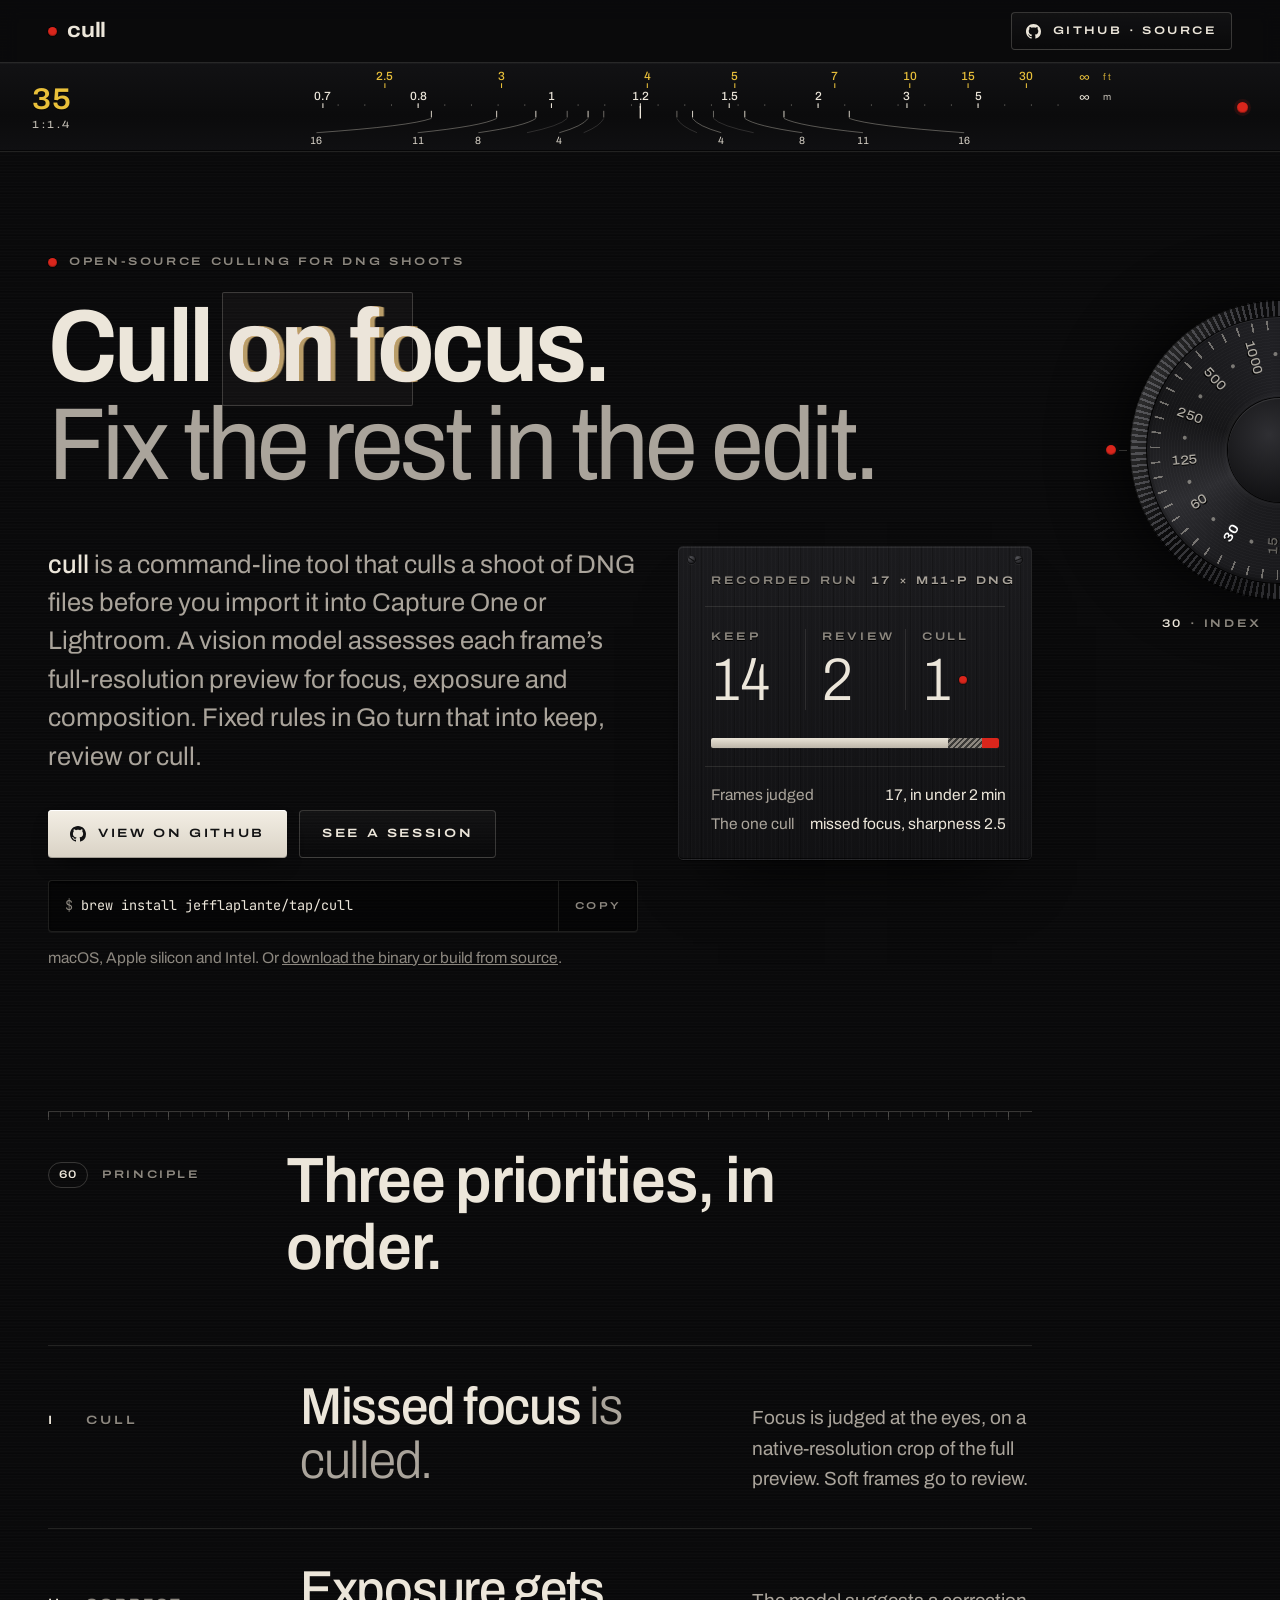
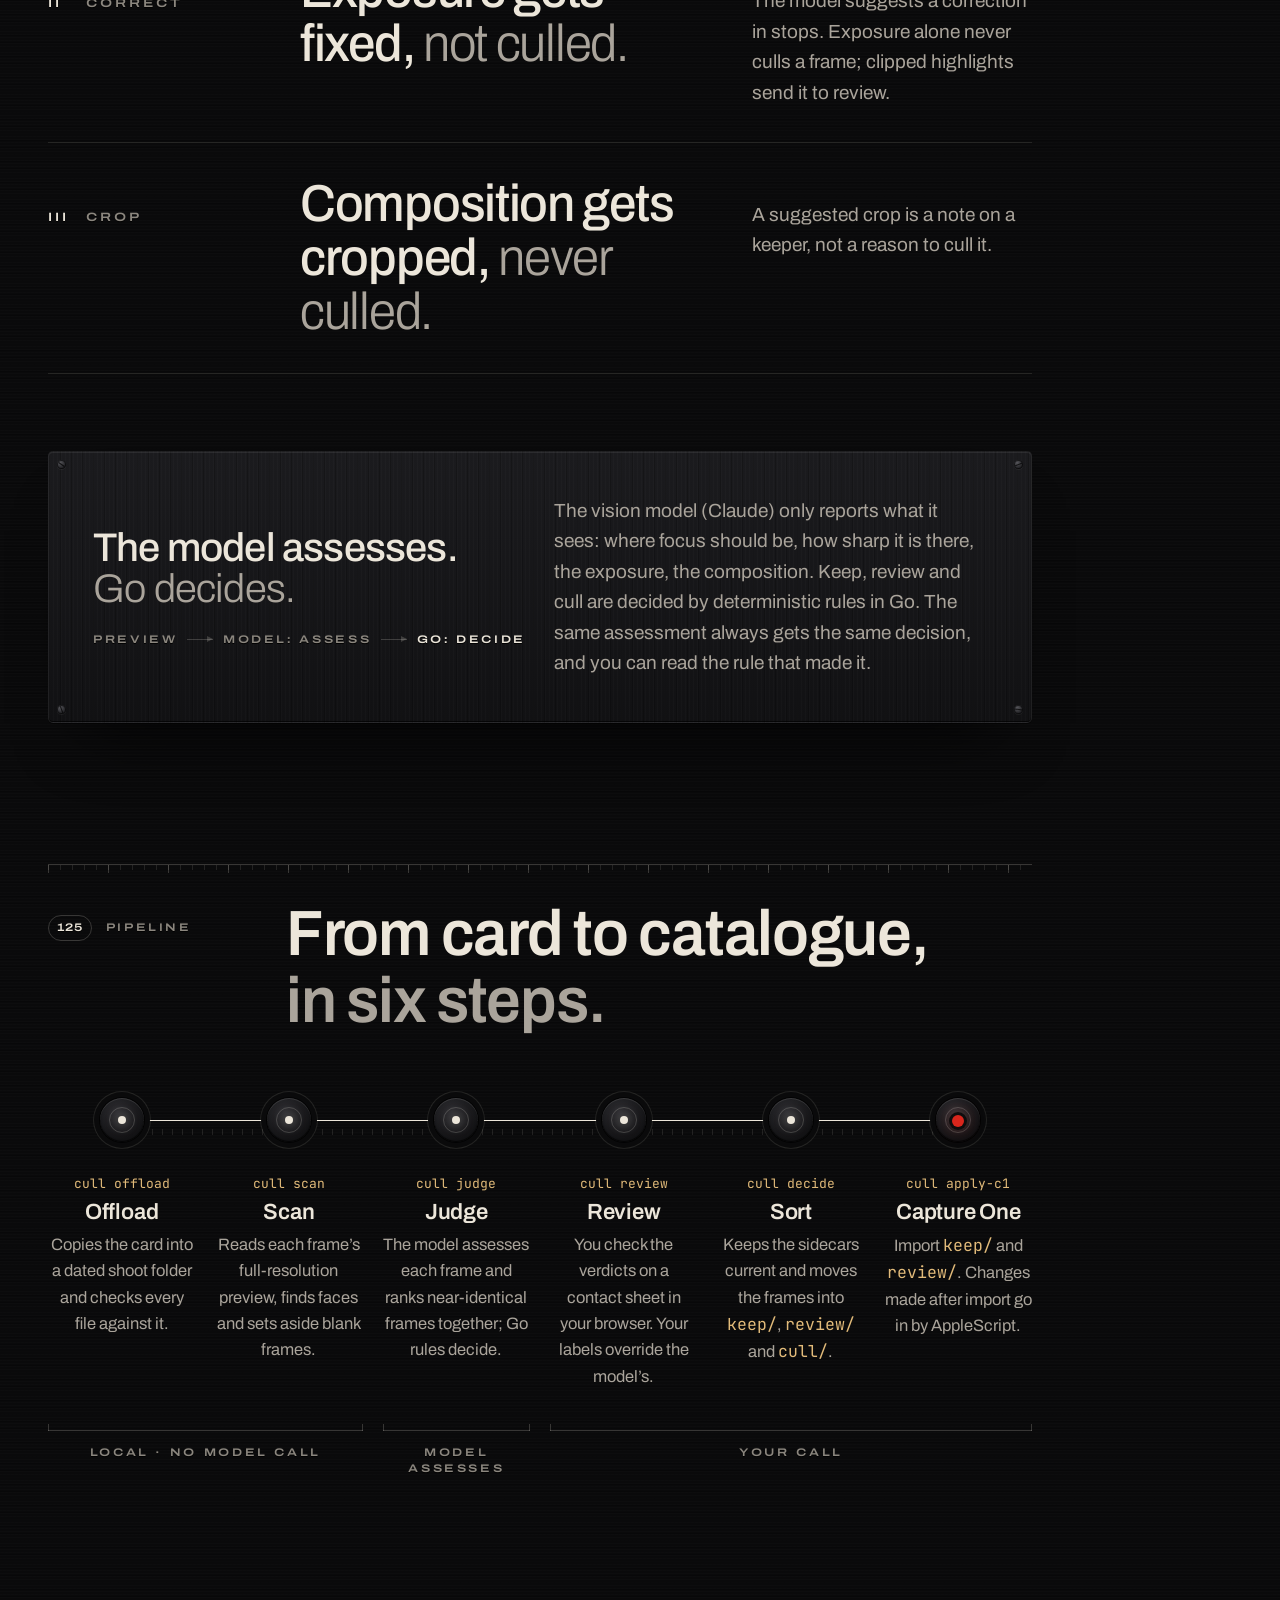
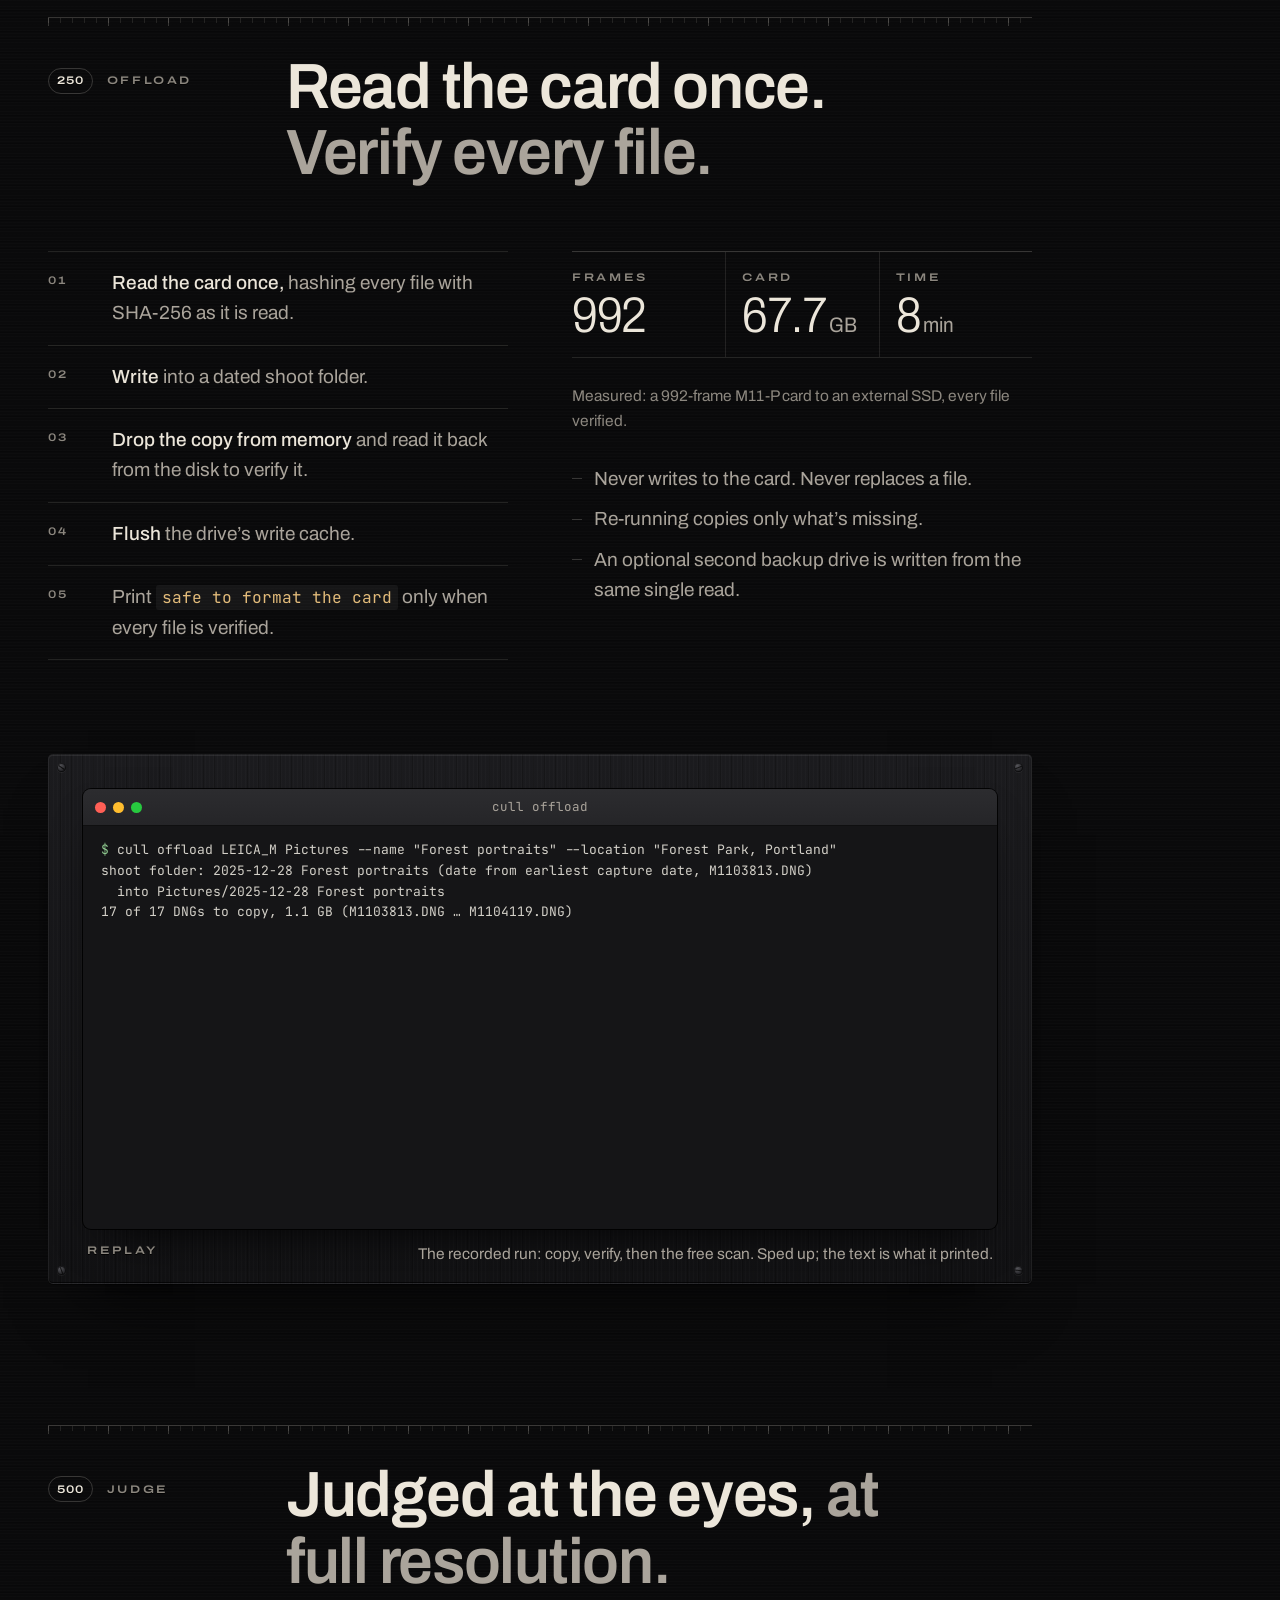
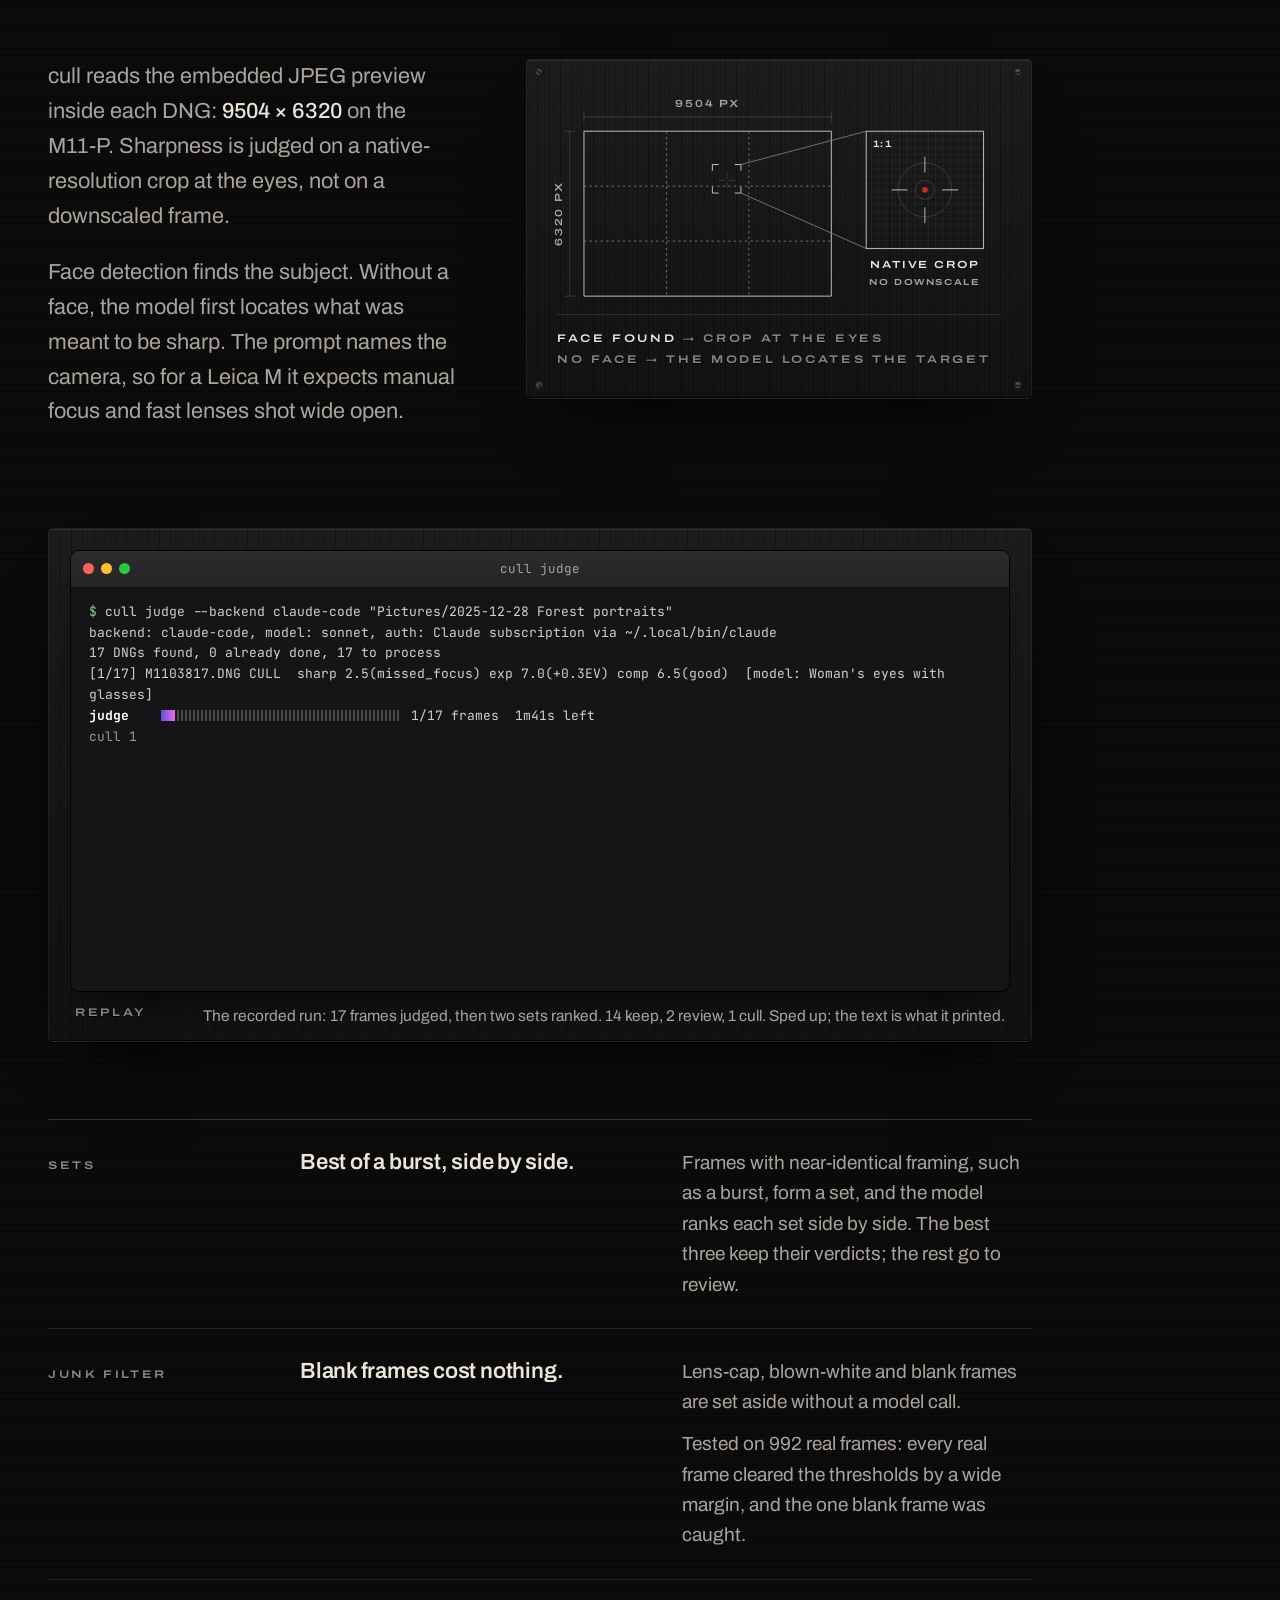
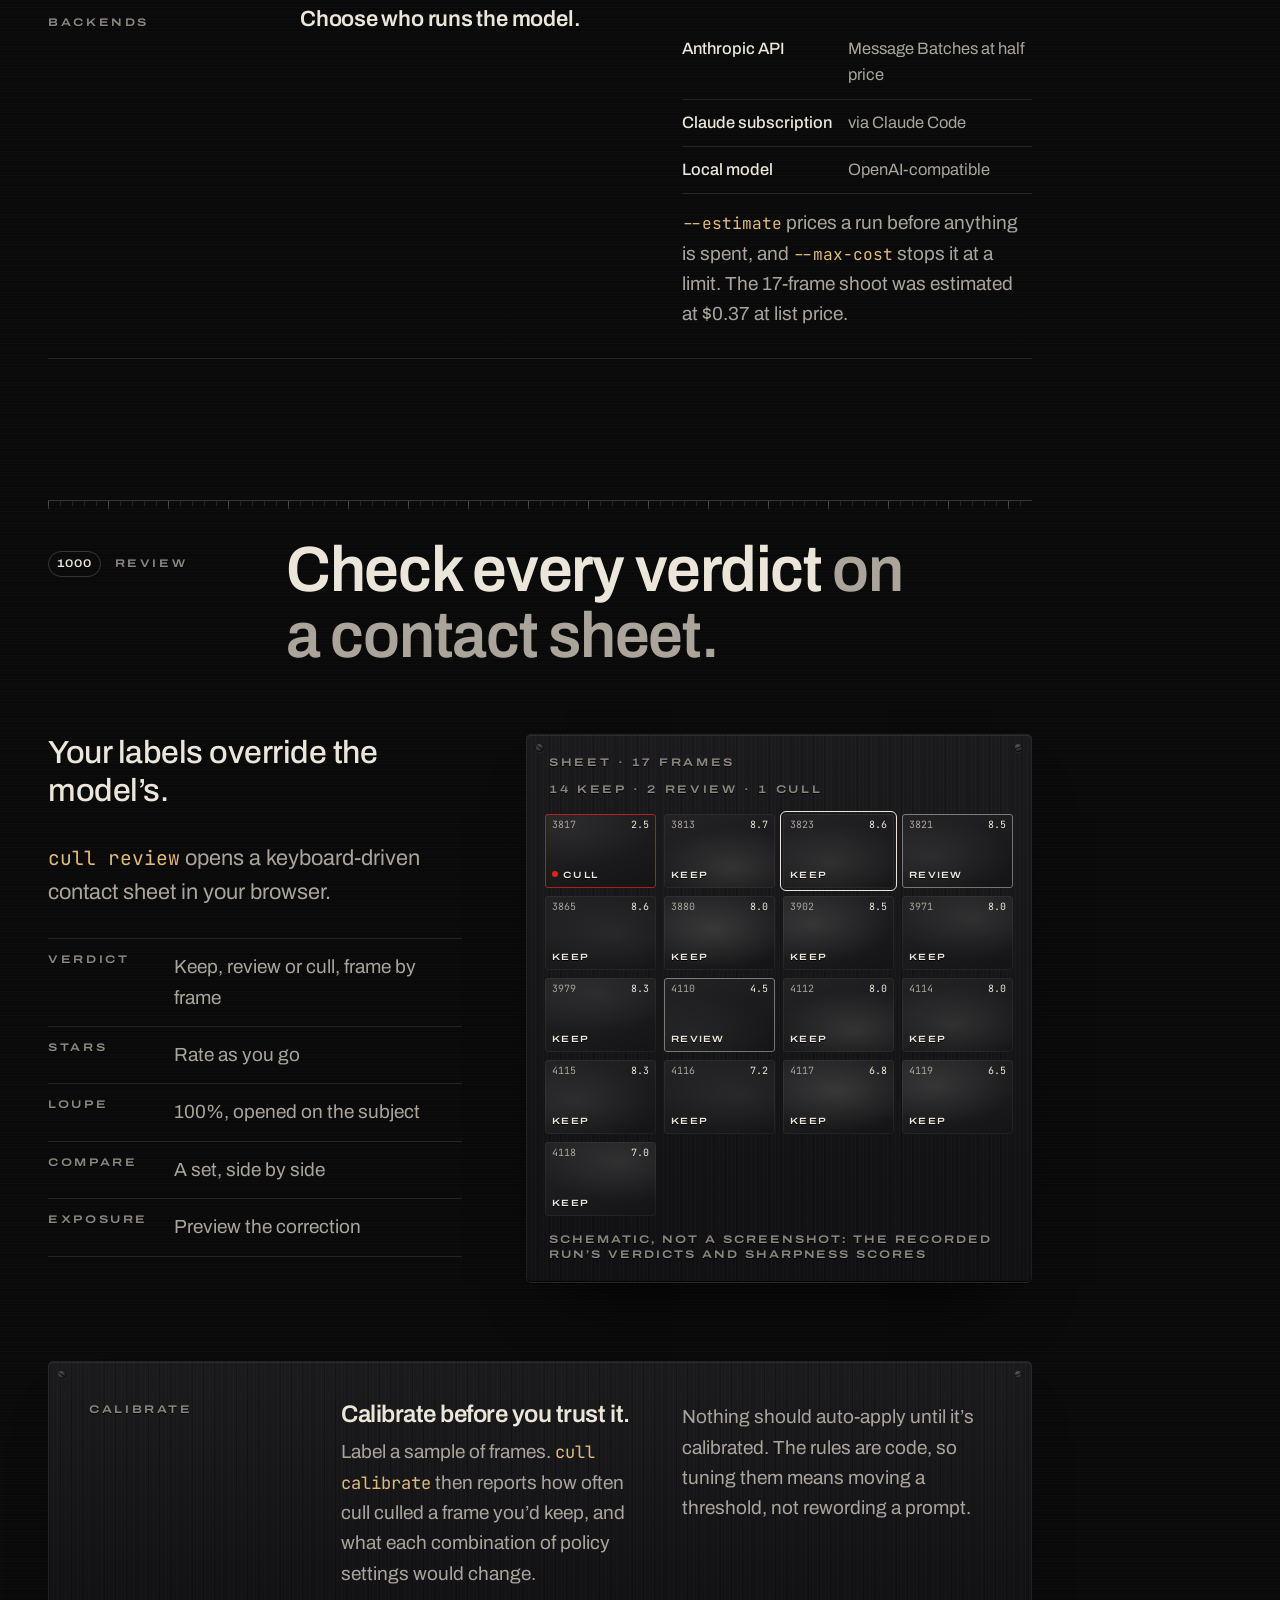
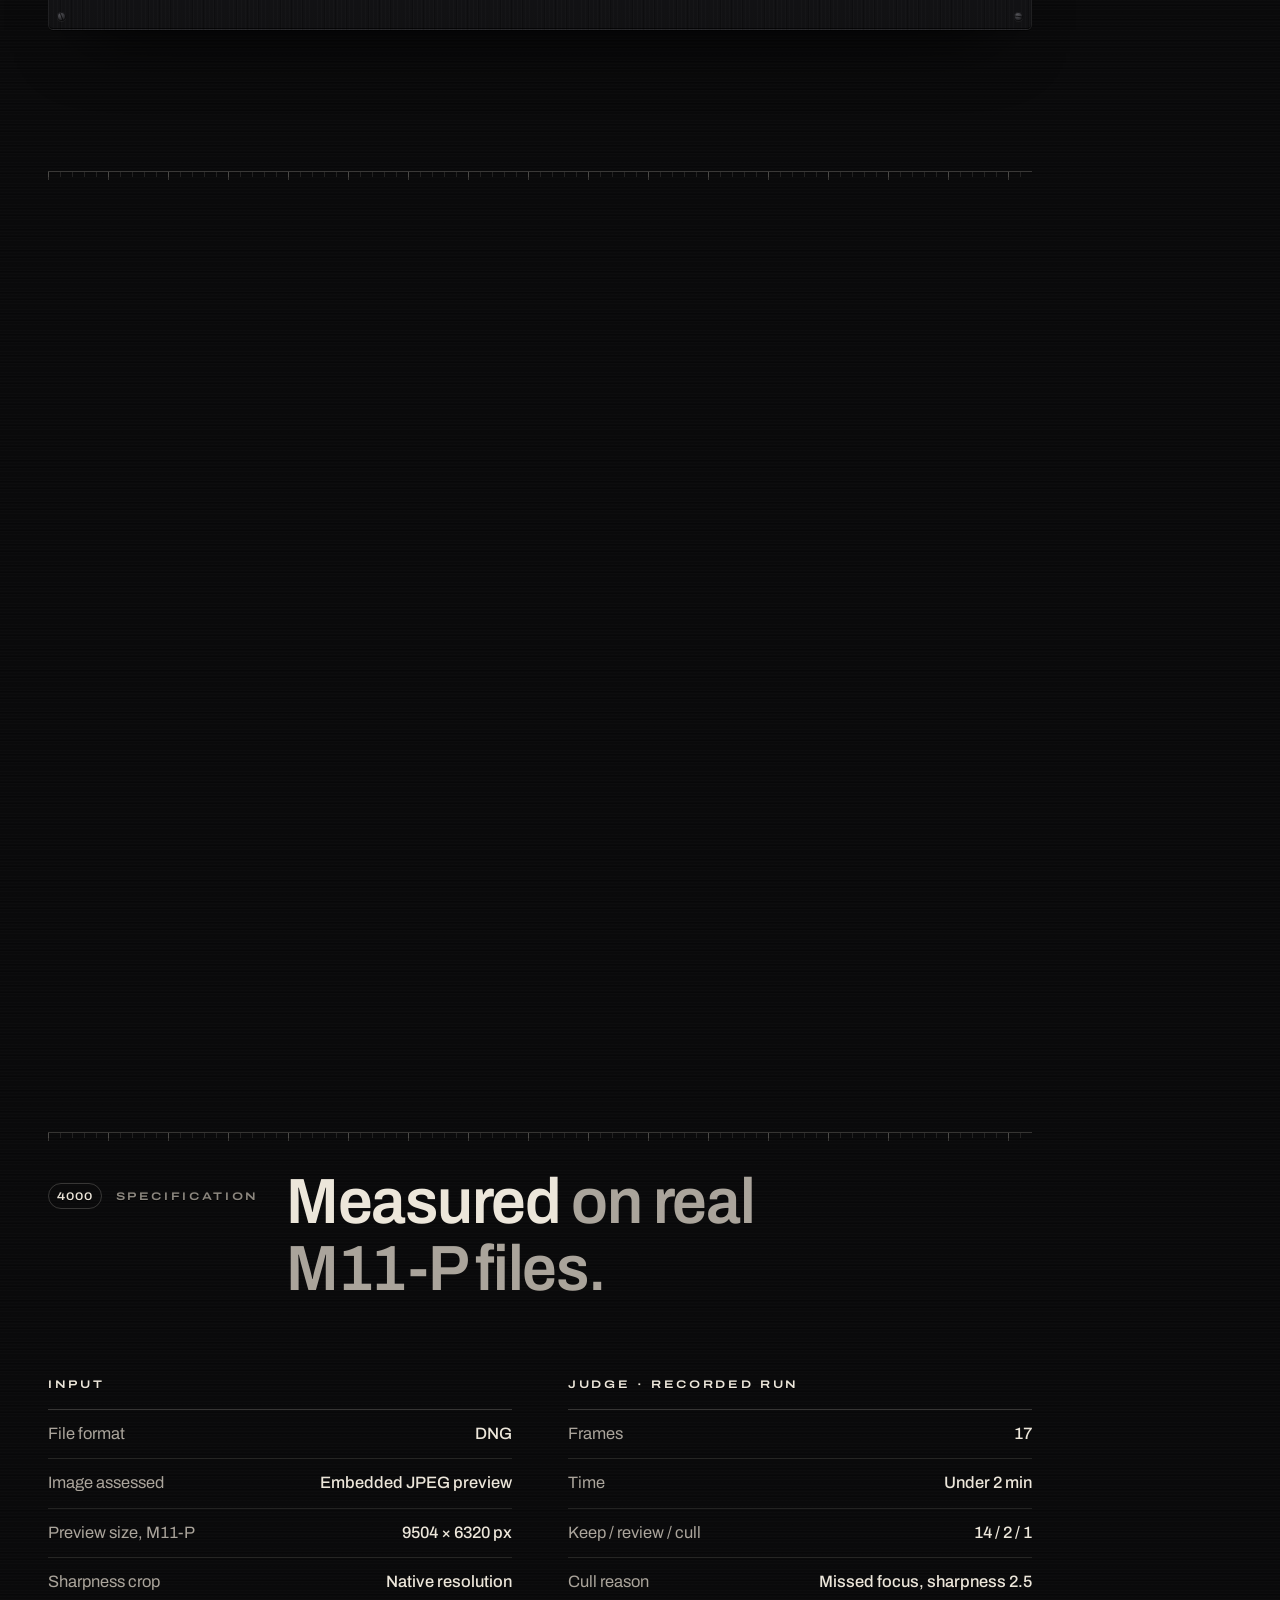
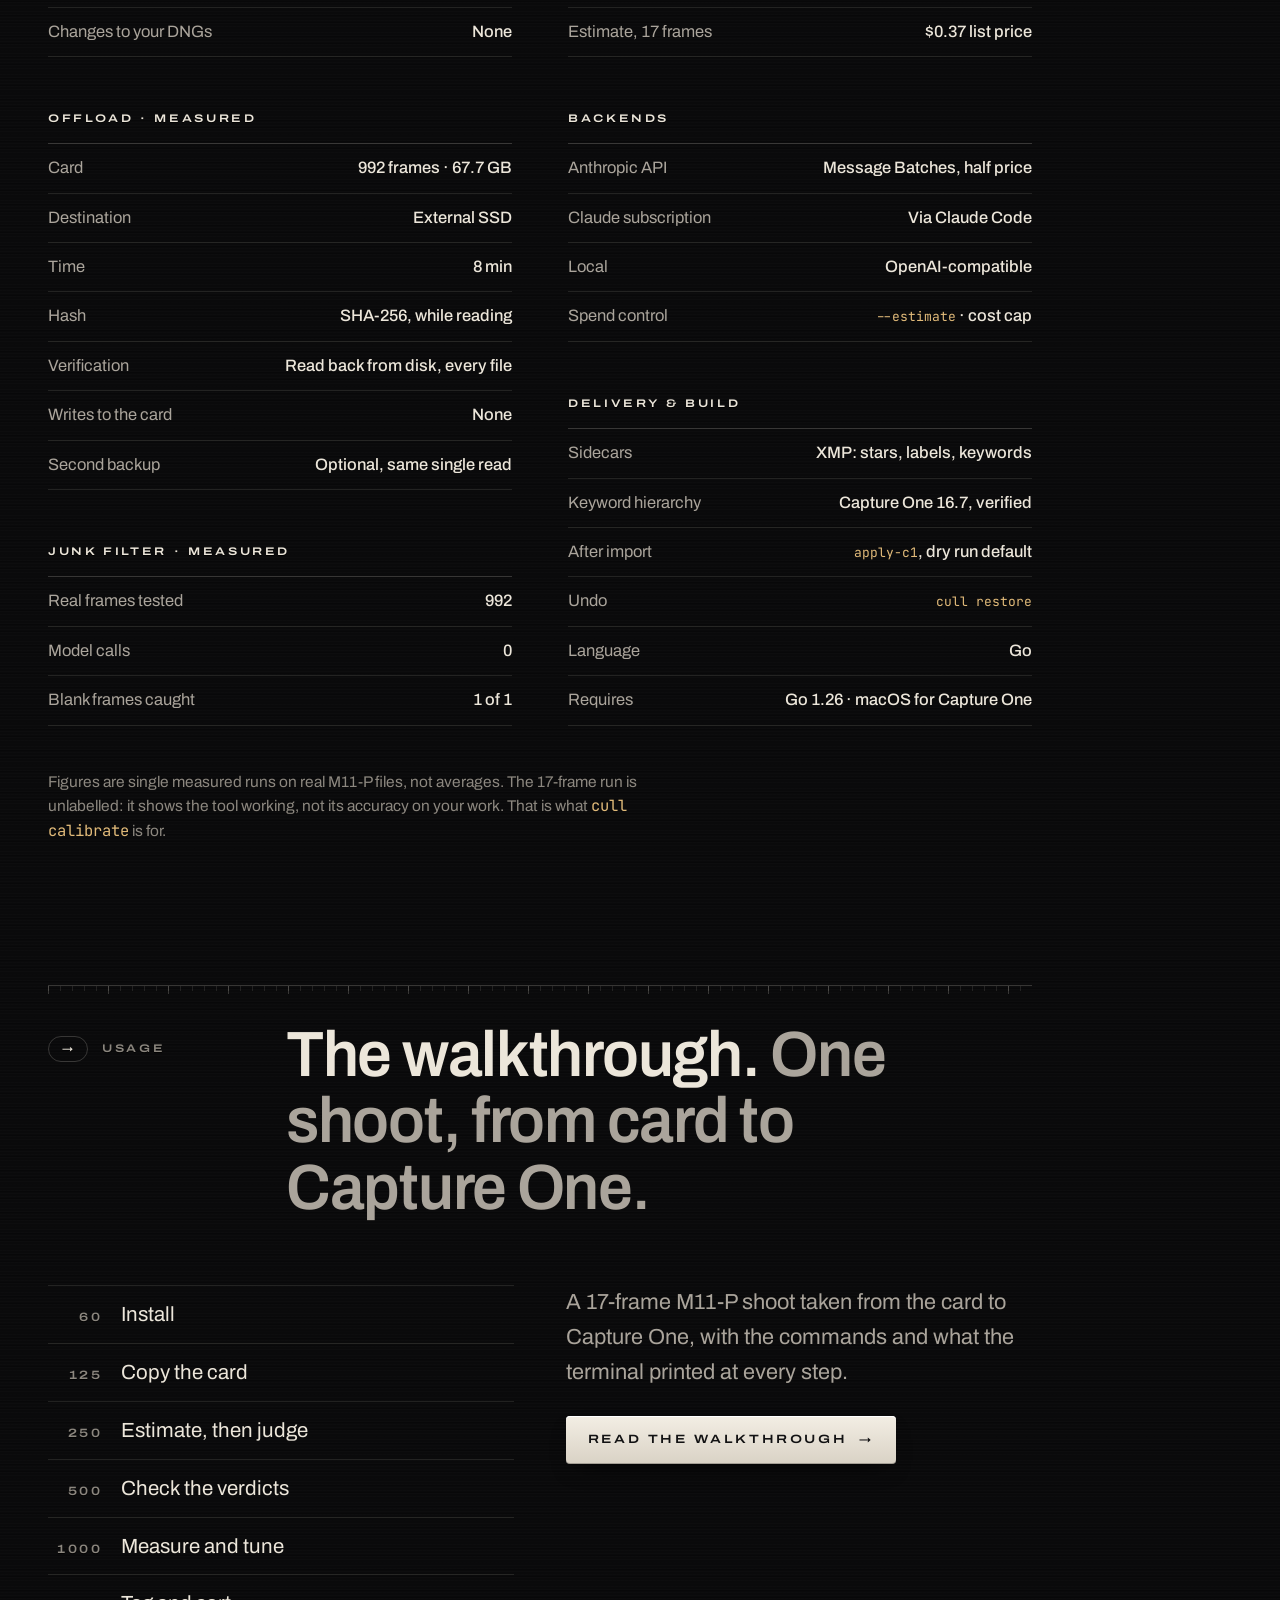
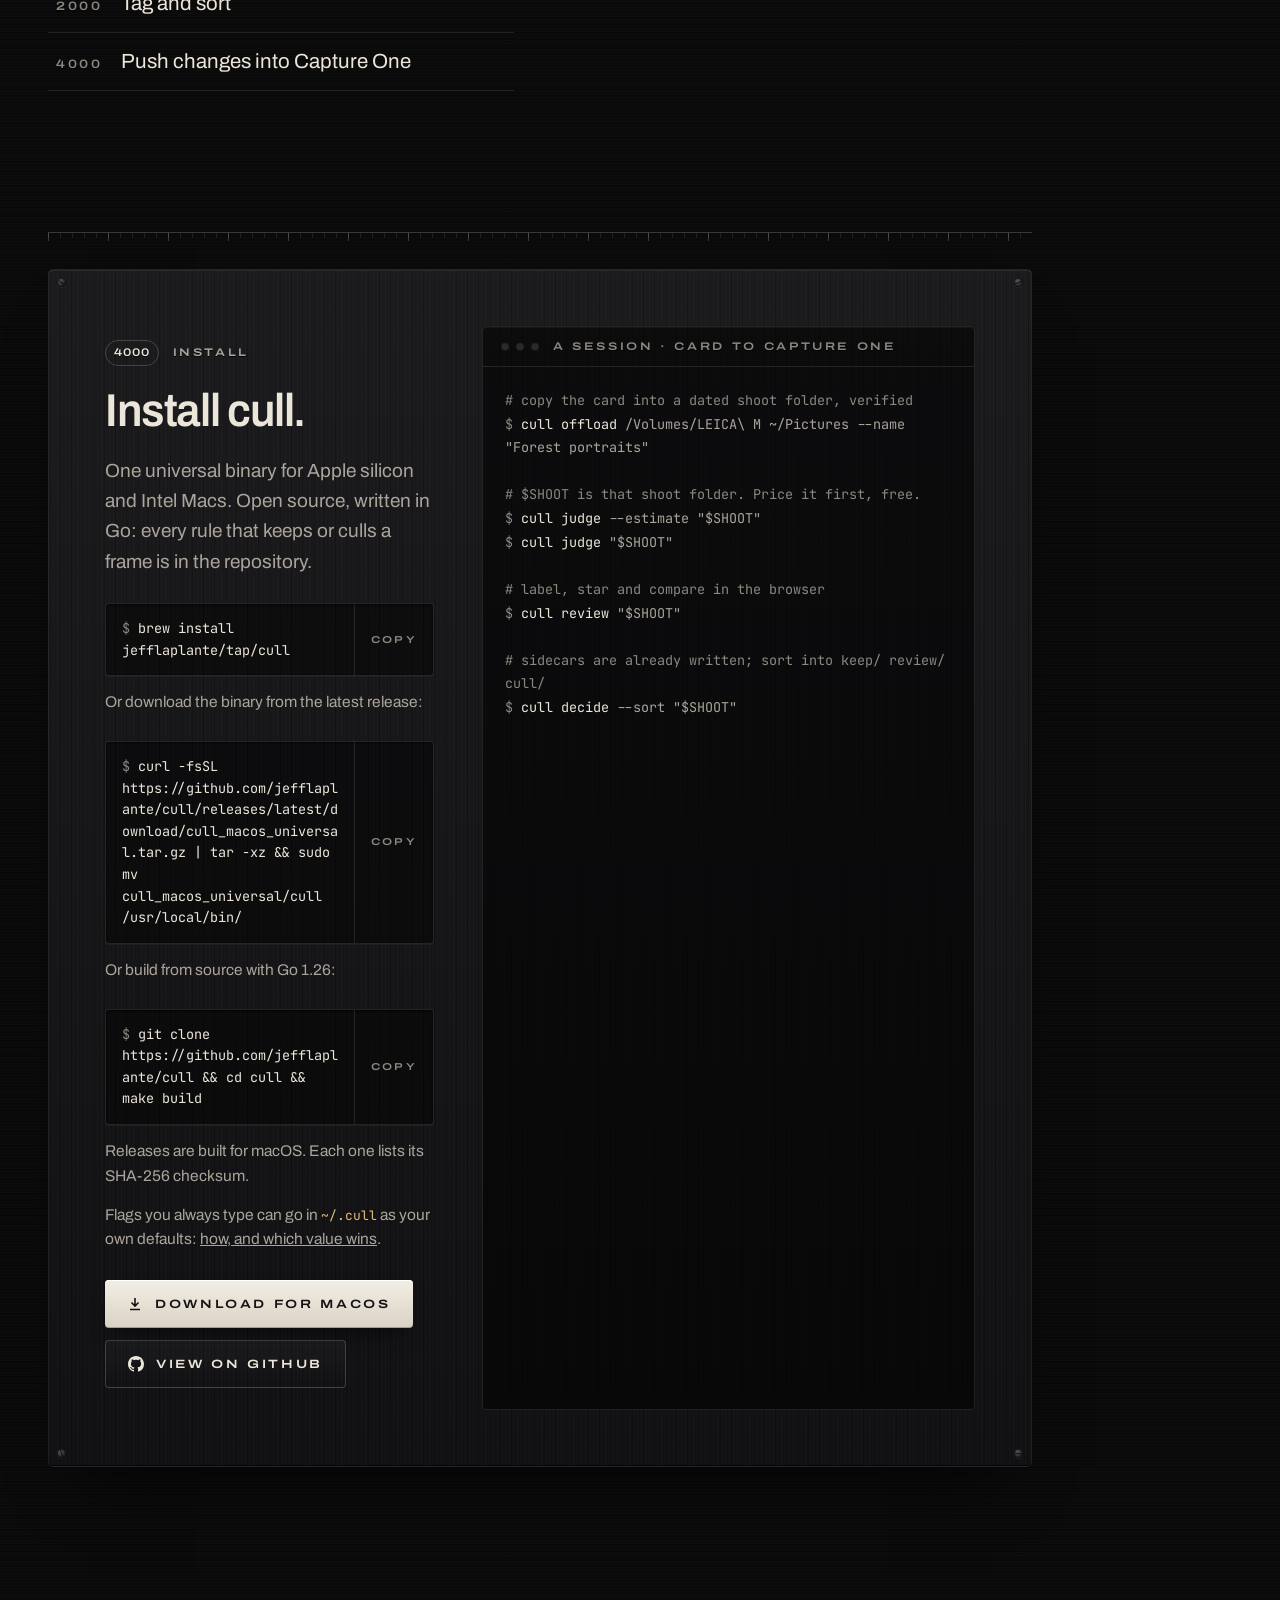
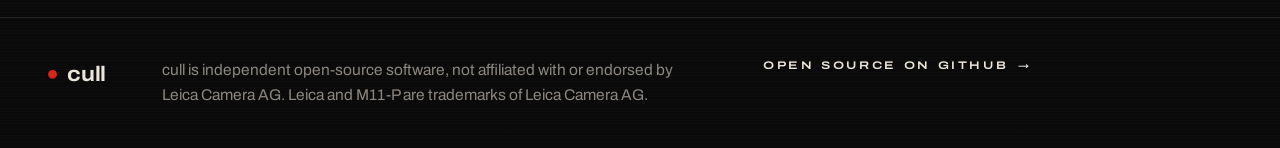
==== site/index.html @ 08dc57ce "Site: usage and overview pages for v0.2.0; rank and import-labels marked deprecated; Changed in v0.2" ====
<!doctype html>
<html lang="en" data-vf>
<head>
<meta charset="utf-8">
<meta name="viewport" content="width=device-width, initial-scale=1">
<title>cull · culling for DNG shoots</title>
<meta name="description" content="cull is an open-source command-line tool that culls a shoot of DNG files before import. A vision model assesses each frame; deterministic Go rules decide keep, review or cull.">
<meta name="color-scheme" content="dark">
<meta name="theme-color" content="#0a0a0b">
<link rel="icon" href="data:image/svg+xml,%3Csvg xmlns='http://www.w3.org/2000/svg' viewBox='0 0 32 32'%3E%3Crect width='32' height='32' rx='7' fill='%230a0a0b'/%3E%3Ccircle cx='16' cy='16' r='7' fill='%23d9261c'/%3E%3C/svg%3E">
<link rel="canonical" href="https://code.jefflaplante.com/cull/">
<meta property="og:type" content="website">
<meta property="og:title" content="cull · Cull on focus. Fix the rest in the edit.">
<meta property="og:description" content="Open-source culling for DNG shoots. Verified card offload, sharpness judged at the eyes at 100%, deterministic keep / review / cull, sidecars and keywords for Capture One.">
<meta property="og:url" content="https://code.jefflaplante.com/cull/">
<meta property="og:image" content="https://code.jefflaplante.com/cull/img/og.png">
<meta name="twitter:card" content="summary_large_image">
<link rel="preconnect" href="https://fonts.googleapis.com">
<link rel="preconnect" href="https://fonts.gstatic.com" crossorigin>
<link href="https://fonts.googleapis.com/css2?family=Archivo:wdth,wght@62..125,100..900&family=JetBrains+Mono:wght@400;500&display=swap" rel="stylesheet">
<script>document.documentElement.classList.add('js');</script>
<link rel="stylesheet" href="style.css">
</head>
<body>
<a class="skip" href="#main">Skip to content</a>

<header class="site-head">
  <div class="wrap">
    <a class="mark" href="#top" aria-label="cull, back to top"><span class="dot" aria-hidden="true"></span>cull</a>
    <nav class="top-nav eng" aria-label="Sections">
      <ul>
        <li><a href="#principle" data-nav="principle">Principle</a></li>
        <li><a href="#pipeline" data-nav="pipeline">Pipeline</a></li>
        <li><a href="#offload" data-nav="offload">Offload</a></li>
        <li><a href="#judge" data-nav="judge">Judge</a></li>
        <li><a href="#review" data-nav="review">Review</a></li>
        <li><a href="#delivery" data-nav="delivery">Delivery</a></li>
        <li><a href="#specification" data-nav="specification">Specification</a></li>
        <li><a href="#install" data-nav="install">Install</a></li>
        <li><a href="usage.html">Usage</a></li>
      </ul>
    </nav>
    <a class="btn btn-ghost btn-sm head-cta" href="https://github.com/jefflaplante/cull">
      <svg width="15" height="15" viewBox="0 0 16 16" aria-hidden="true"><path fill="currentColor" d="M8 0C3.58 0 0 3.58 0 8c0 3.54 2.29 6.53 5.47 7.59.4.07.55-.17.55-.38 0-.19-.01-.82-.01-1.49-2.01.37-2.53-.49-2.69-.94-.09-.23-.48-.94-.82-1.13-.28-.15-.68-.52-.01-.53.63-.01 1.08.58 1.23.82.72 1.21 1.87.87 2.33.66.07-.52.28-.87.51-1.07-1.78-.2-3.64-.89-3.64-3.95 0-.87.31-1.59.82-2.15-.08-.2-.36-1.02.08-2.12 0 0 .67-.21 2.2.82.64-.18 1.32-.27 2-.27s1.36.09 2 .27c1.53-1.04 2.2-.82 2.2-.82.44 1.1.16 1.92.08 2.12.51.56.82 1.27.82 2.15 0 3.07-1.87 3.75-3.65 3.95.29.25.54.73.54 1.48 0 1.07-.01 1.93-.01 2.2 0 .21.15.46.55.38A8.01 8.01 0 0 0 16 8c0-4.42-3.58-8-8-8Z"/></svg>
      <span>GitHub<span class="lbl-long"> · source</span></span>
    </a>
  </div>
  <div class="barrel" aria-hidden="true">
    <div class="barrel-in">
      <div class="lens-id"><span class="fl">35</span><span class="ap">1:1.4</span></div>
      <svg class="scales" viewBox="0 0 900 80" preserveAspectRatio="xMidYMid meet"></svg>
      <span class="mount" title=""></span>
    </div>
  </div>
</header>

<main id="main">

<!-- 1 · INDEX -->
<section class="hero" id="top" data-n="30" data-name="Index" aria-labelledby="h-hero">
  <div class="wrap">
    <div class="reveal">
      <p class="kicker eng"><span class="dot" aria-hidden="true"></span>Open-source culling for DNG shoots</p>
      <h1 id="h-hero"><span class="rf" data-text="Cull on focus.">Cull on focus<span class="rf-dot">.</span></span><span class="l2">Fix the rest in the edit.</span></h1>
    </div>
    <div class="hero-grid">
      <div class="reveal">
        <p class="lede"><strong>cull</strong> is a command-line tool that culls a shoot of DNG files before you import it into Capture One or Lightroom. A vision model assesses each frame&rsquo;s full-resolution preview for focus, exposure and composition. Fixed rules in Go turn that into keep, review or cull.</p>
        <div class="cta-row">
          <a class="btn btn-primary" href="https://github.com/jefflaplante/cull">
            <svg width="16" height="16" viewBox="0 0 16 16" aria-hidden="true"><path fill="currentColor" d="M8 0C3.58 0 0 3.58 0 8c0 3.54 2.29 6.53 5.47 7.59.4.07.55-.17.55-.38 0-.19-.01-.82-.01-1.49-2.01.37-2.53-.49-2.69-.94-.09-.23-.48-.94-.82-1.13-.28-.15-.68-.52-.01-.53.63-.01 1.08.58 1.23.82.72 1.21 1.87.87 2.33.66.07-.52.28-.87.51-1.07-1.78-.2-3.64-.89-3.64-3.95 0-.87.31-1.59.82-2.15-.08-.2-.36-1.02.08-2.12 0 0 .67-.21 2.2.82.64-.18 1.32-.27 2-.27s1.36.09 2 .27c1.53-1.04 2.2-.82 2.2-.82.44 1.1.16 1.92.08 2.12.51.56.82 1.27.82 2.15 0 3.07-1.87 3.75-3.65 3.95.29.25.54.73.54 1.48 0 1.07-.01 1.93-.01 2.2 0 .21.15.46.55.38A8.01 8.01 0 0 0 16 8c0-4.42-3.58-8-8-8Z"/></svg>
            View on GitHub
          </a>
          <a class="btn btn-ghost" href="usage.html">See a session</a>
        </div>
        <div class="snippet">
          <pre id="snip-hero" aria-label="Install command"><code><span class="p">$ </span>brew install jefflaplante/tap/cull</code></pre>
          <button class="copy" type="button" data-copy="snip-hero" aria-label="Copy install command">Copy</button>
        </div>
        <p class="req">macOS, Apple silicon and Intel. Or <a href="#install">download the binary or build from source</a>.</p>
      </div>

      <aside class="plate readout reveal" aria-labelledby="h-readout">
        <span class="screw tl" aria-hidden="true"></span><span class="screw tr" aria-hidden="true"></span>
        <div class="readout-head">
          <h2 class="eng" id="h-readout">Recorded run</h2>
          <span class="eng"><span class="num">17</span> × <span class="nb">M11-P</span> DNG</span>
        </div>
        <dl class="tally">
          <div><dt class="eng">Keep</dt><dd class="num" data-count="14">14</dd></div>
          <div><dt class="eng">Review</dt><dd class="num" data-count="2">2</dd></div>
          <div><dt class="eng">Cull</dt><dd class="num"><span data-count="1">1</span><span class="dot" aria-hidden="true"></span></dd></div>
        </dl>
        <div class="meter" aria-hidden="true"><i class="m-k"></i><i class="m-r"></i><i class="m-c"></i></div>
        <div class="readout-foot">
          <div class="row"><span>Frames judged</span><span class="num">17, in under 2 min</span></div>
          <div class="row"><span>The one cull</span><span>missed focus, sharpness <span class="num">2.5</span></span></div>
        </div>
      </aside>
    </div>
  </div>
</section>

<!-- 2 · PRINCIPLE -->
<section class="sec" id="principle" data-n="60" data-name="Principle" aria-labelledby="h-principle">
  <div class="wrap">
    <div class="rule" aria-hidden="true"></div>
    <header class="sec-head reveal">
      <p class="sec-no eng"><b>60</b> Principle</p>
      <h2 id="h-principle">Three priorities, in order.</h2>
    </header>
    <ol class="creed">
      <li class="reveal">
        <span class="roman eng"><b>I</b>Cull</span>
        <h3>Missed focus <em>is culled.</em></h3>
        <p>Focus is judged at the eyes, on a native-resolution crop of the full preview. Soft frames go to review.</p>
      </li>
      <li class="reveal">
        <span class="roman eng"><b>II</b>Correct</span>
        <h3>Exposure gets fixed, <em>not culled.</em></h3>
        <p>The model suggests a correction in stops. Exposure alone never culls a frame; clipped highlights send it to review.</p>
      </li>
      <li class="reveal">
        <span class="roman eng"><b>III</b>Crop</span>
        <h3>Composition gets cropped, <em>never culled.</em></h3>
        <p>A suggested crop is a note on a keeper, not a reason to cull it.</p>
      </li>
    </ol>

    <div class="plate decides reveal">
      <span class="screw tl" aria-hidden="true"></span><span class="screw tr" aria-hidden="true"></span><span class="screw bl" aria-hidden="true"></span><span class="screw br" aria-hidden="true"></span>
      <div>
        <h3>The model assesses.<br><span>Go decides.</span></h3>
        <div class="flow" aria-hidden="true">
          <span class="eng">Preview</span><i></i><span class="eng">Model: assess</span><i></i><span class="eng" style="color:var(--text)">Go: decide</span>
        </div>
      </div>
      <p>The vision model (Claude) only reports what it sees: where focus should be, how sharp it is there, the exposure, the composition. Keep, review and cull are decided by deterministic rules in Go. The same assessment always gets the same decision, and you can read the rule that made it.</p>
    </div>
  </div>
</section>

<!-- 4 · PIPELINE -->
<section class="sec" id="pipeline" data-n="125" data-name="Pipeline" aria-labelledby="h-pipeline">
  <div class="wrap">
    <div class="rule" aria-hidden="true"></div>
    <header class="sec-head reveal">
      <p class="sec-no eng"><b>125</b> Pipeline</p>
      <div>
        <h2 id="h-pipeline">From card to catalogue, <span>in six steps.</span></h2>
      </div>
    </header>

    <div class="schem" id="schem">
    <ol class="stations">
      <li class="station" style="--i:0">
        <span class="node" aria-hidden="true"></span>
        <code class="cmd">cull offload</code>
        <h3>Offload</h3>
        <p>Copies the card into a dated shoot folder and checks every file against it.</p>
        <span class="phase eng">Local · no model</span>
      </li>
      <li class="station" style="--i:1">
        <span class="node" aria-hidden="true"></span>
        <code class="cmd">cull scan</code>
        <h3>Scan</h3>
        <p>Reads each frame&rsquo;s full-resolution preview, finds faces and sets aside blank frames.</p>
        <span class="phase eng">Local · no model</span>
      </li>
      <li class="station" style="--i:2">
        <span class="node" aria-hidden="true"></span>
        <code class="cmd">cull judge</code>
        <h3>Judge</h3>
        <p>The model assesses each frame and ranks near-identical frames together; Go rules decide.</p>
        <span class="phase eng">Model assesses · Go decides</span>
      </li>
      <li class="station" style="--i:3">
        <span class="node" aria-hidden="true"></span>
        <code class="cmd">cull review</code>
        <h3>Review</h3>
        <p>You check the verdicts on a contact sheet in your browser. Your labels override the model&rsquo;s.</p>
        <span class="phase eng">Your call</span>
      </li>
      <li class="station" style="--i:4">
        <span class="node" aria-hidden="true"></span>
        <code class="cmd">cull decide</code>
        <h3>Sort</h3>
        <p>Keeps the sidecars current and moves the frames into <code>keep/</code>, <code>review/</code> and <code>cull/</code>.</p>
        <span class="phase eng">Your call</span>
      </li>
      <li class="station" style="--i:5">
        <span class="node" aria-hidden="true"></span>
        <code class="cmd">cull apply-c1</code>
        <h3>Capture One</h3>
        <p>Import <code>keep/</code> and <code>review/</code>. Changes made after import go in by AppleScript.</p>
        <span class="phase eng">Your call</span>
      </li>
    </ol>
    <div class="schem-rail" aria-hidden="true"><span class="fill"></span></div>
    <div class="schem-dots" aria-hidden="true"><span class="red"></span></div>
    </div>
    <div class="brackets" aria-hidden="true">
      <span class="brk b1 eng">Local · no model call</span>
      <span class="brk b2 eng">Model assesses</span>
      <span class="brk b3 eng">Your call</span>
    </div>
  </div>
</section>

<!-- 8 · OFFLOAD -->
<section class="sec" id="offload" data-n="250" data-name="Offload" aria-labelledby="h-offload">
  <div class="wrap">
    <div class="rule" aria-hidden="true"></div>
    <header class="sec-head reveal">
      <p class="sec-no eng"><b>250</b> Offload</p>
      <div>
        <h2 id="h-offload">Read the card once. <span>Verify every file.</span></h2>
      </div>
    </header>

    <div class="split">
      <div class="reveal">
        <ol class="procedure">
          <li><span><strong>Read the card once,</strong> hashing every file with SHA-256 as it is read.</span></li>
          <li><span><strong>Write</strong> into a dated shoot folder.</span></li>
          <li><span><strong>Drop the copy from memory</strong> and read it back from the disk to verify it.</span></li>
          <li><span><strong>Flush</strong> the drive&rsquo;s write cache.</span></li>
          <li><span>Print <code>safe to format the card</code> only when every file is verified.</span></li>
        </ol>
      </div>
      <div class="reveal">
        <dl class="figures">
          <div><dt class="eng">Frames</dt><dd class="num" data-count="992">992</dd></div>
          <div><dt class="eng">Card</dt><dd class="num"><span data-count="67.7" data-dec="1">67.7</span><small>GB</small></dd></div>
          <div><dt class="eng">Time</dt><dd class="num"><span data-count="8">8</span><small>min</small></dd></div>
        </dl>
        <p class="fig-note">Measured: a 992-frame <span class="nb">M11-P</span> card to an external SSD, every file verified.</p>

        <ul class="notes">
          <li>Never writes to the card. Never replaces a file.</li>
          <li>Re-running copies only what&rsquo;s missing.</li>
          <li>An optional second backup drive is written from the same single read.</li>
        </ul>
      </div>
    </div>
    <div class="plate shots-wide reveal">
      <span class="screw tl" aria-hidden="true"></span><span class="screw tr" aria-hidden="true"></span><span class="screw bl" aria-hidden="true"></span><span class="screw br" aria-hidden="true"></span>
        <figure class="shot">
        <div class="replay" data-replay="offload" data-title="cull offload"><img class="replay-fallback" src="img/offload-scanning.png" width="972" height="306" decoding="async" loading="lazy" alt="The scan after offload: frames listed with their 9504x6320 preview and a detected face score."></div>
        <figcaption><span class="eng">Replay</span><span>The recorded run: copy, verify, then the free scan. Sped up; the text is what it printed.</span></figcaption>
      </figure>
    </div>
  </div>
</section>

<!-- 15 · JUDGE -->
<section class="sec" id="judge" data-n="500" data-name="Judge" aria-labelledby="h-judge">
  <div class="wrap">
    <div class="rule" aria-hidden="true"></div>
    <header class="sec-head reveal">
      <p class="sec-no eng"><b>500</b> Judge</p>
      <div>
        <h2 id="h-judge">Judged at the eyes, <span>at full resolution.</span></h2>
      </div>
    </header>

    <div class="split wide-r">
      <div class="reveal">
        <p class="lede">cull reads the embedded JPEG preview inside each DNG: <strong>9504 × 6320</strong> on the <span class="nb">M11-P</span>. Sharpness is judged on a native-resolution crop at the eyes, not on a downscaled frame.</p>
        <p class="lede">Face detection finds the subject. Without a face, the model first locates what was meant to be sharp. The prompt names the camera, so for a Leica M it expects manual focus and fast lenses shot wide open.</p>
      </div>
      <figure class="plate diagram reveal" style="margin:0">
        <span class="screw tl" aria-hidden="true"></span><span class="screw tr" aria-hidden="true"></span><span class="screw bl" aria-hidden="true"></span><span class="screw br" aria-hidden="true"></span>
        <svg viewBox="0 0 560 254" role="img" aria-labelledby="dg-t dg-d">
          <title id="dg-t">Native-resolution focus crop</title>
          <desc id="dg-d">A technical drawing of the full 9504 by 6320 pixel preview. The focus target is marked inside the frame and lifted out at one-to-one scale into a loupe, instead of being judged from a downscaled frame.</desc>
          <defs>
            <pattern id="px" width="9" height="9" patternUnits="userSpaceOnUse">
              <path d="M9 0H0V9" fill="none" stroke="rgba(236,230,218,.09)" stroke-width="1"/>
            </pattern>
          </defs>
          <!-- dimension: width -->
          <g class="fade">
            <line class="s2" x1="34" y1="34" x2="346" y2="34"/>
            <line class="s2" x1="34" y1="27" x2="34" y2="41"/>
            <line class="s2" x1="346" y1="27" x2="346" y2="41"/>
            <text x="190" y="22" text-anchor="middle">9504 PX</text>
            <!-- dimension: height -->
            <line class="s2" x1="16" y1="52" x2="16" y2="260"/>
            <line class="s2" x1="9" y1="52" x2="23" y2="52"/>
            <line class="s2" x1="9" y1="260" x2="23" y2="260"/>
            <text x="0" y="0" text-anchor="middle" transform="translate(6 156) rotate(-90)">6320 PX</text>
          </g>
          <!-- frame -->
          <rect class="s draw" pathLength="1" x="34" y="52" width="312" height="208"/>
          <g class="fade">
            <line class="s3" x1="138" y1="52" x2="138" y2="260"/>
            <line class="s3" x1="242" y1="52" x2="242" y2="260"/>
            <line class="s3" x1="34" y1="121.3" x2="346" y2="121.3"/>
            <line class="s3" x1="34" y1="190.6" x2="346" y2="190.6"/>
          </g>
          <!-- focus target -->
          <g class="d2">
            <path class="s draw d2" pathLength="1" d="M196 102v-8h8 M224 94h8v8 M232 122v8h-8 M204 130h-8v-8"/>
            <path class="s2 draw d2" pathLength="1" d="M214 104v8 M214 116v8 M204 114h8 M216 114h8"/>
          </g>
          <!-- magnification lines -->
          <path class="s3 draw d3" pathLength="1" d="M232 94L390 52"/>
          <path class="s3 draw d3" pathLength="1" d="M232 130L390 200"/>
          <!-- loupe -->
          <rect x="390" y="52" width="148" height="148" fill="url(#px)" class="fade"/>
          <rect class="s draw d3" pathLength="1" x="390" y="52" width="148" height="148"/>
          <g class="fade">
            <circle class="s2" cx="464" cy="126" r="34"/>
            <circle class="s2" cx="464" cy="126" r="12"/>
            <line class="s" x1="464" y1="84" x2="464" y2="104"/>
            <line class="s" x1="464" y1="148" x2="464" y2="168"/>
            <line class="s" x1="422" y1="126" x2="442" y2="126"/>
            <line class="s" x1="486" y1="126" x2="506" y2="126"/>
            <circle cx="464" cy="126" r="3.5" fill="#d9261c"/>
            <text x="398" y="72" class="t-hi small" style="font-size:12px">1:1</text>
            <text x="464" y="224" text-anchor="middle" class="t-hi">NATIVE CROP</text>
            <text x="464" y="246" text-anchor="middle" class="small" style="font-size:11px">NO DOWNSCALE</text>
          </g>
        </svg>
        <figcaption class="dg-cap">
          <span class="eng"><b>Face found</b> → crop at the eyes</span>
          <span class="eng">No face → the model locates the target</span>
        </figcaption>
      </figure>
    </div>

    <div class="split" style="margin-top:clamp(48px,6vw,80px)">
      <figure class="plate shot pad reveal" style="grid-column:1/-1">
        <div class="replay" data-replay="judge" data-title="cull judge"><img class="replay-fallback" src="img/judge-ranking.png" width="1026" height="566" decoding="async" loading="lazy" alt="cull judge after a full run: 17 frames with verdicts and scores; keep 14, review 2, cull 1."></div>
        <figcaption><span class="eng">Replay</span><span>The recorded run: 17 frames judged, then two sets ranked. 14 keep, 2 review, 1 cull. Sped up; the text is what it printed.</span></figcaption>
      </figure>
    </div>

    <div class="facts">
      <div class="fact reveal">
        <span class="eng">Sets</span>
        <h3>Best of a burst, side by side.</h3>
        <p>Frames with near-identical framing, such as a burst, form a set, and the model ranks each set side by side. The best three keep their verdicts; the rest go to review.</p>
      </div>
      <div class="fact reveal">
        <span class="eng">Junk filter</span>
        <h3>Blank frames cost nothing.</h3>
        <div>
          <p>Lens-cap, blown-white and blank frames are set aside without a model call.</p>
          <p>Tested on 992 real frames: every real frame cleared the thresholds by a wide margin, and the one blank frame was caught.</p>
        </div>
      </div>
      <div class="fact reveal">
        <span class="eng">Backends</span>
        <h3>Choose who runs the model.</h3>
        <div>
          <table class="backends">
            <caption class="sr-only">Model backends</caption>
            <tbody>
              <tr><th scope="row">Anthropic API</th><td>Message Batches at half price</td></tr>
              <tr><th scope="row">Claude subscription</th><td>via Claude Code</td></tr>
              <tr><th scope="row">Local model</th><td>OpenAI-compatible</td></tr>
            </tbody>
          </table>
          <p style="margin-top:14px"><code>--estimate</code> prices a run before anything is spent, and <code>--max-cost</code> stops it at a limit. The 17-frame shoot was estimated at $0.37 at list price.</p>
        </div>
      </div>
    </div>
  </div>
</section>

<!-- 30 · REVIEW -->
<section class="sec" id="review" data-n="1000" data-name="Review" aria-labelledby="h-review">
  <div class="wrap">
    <div class="rule" aria-hidden="true"></div>
    <header class="sec-head reveal">
      <p class="sec-no eng"><b>1000</b> Review</p>
      <div>
        <h2 id="h-review">Check every verdict <span>on a contact sheet.</span></h2>
      </div>
    </header>

    <div class="split wide-r">
      <div class="reveal">
        <p class="pull">Your labels override the model&rsquo;s.</p>
        <p class="lede" style="margin-bottom:28px"><code style="font-size:.9em">cull review</code> opens a keyboard-driven contact sheet in your browser.</p>
        <dl class="legend">
          <div><dt class="eng">Verdict</dt><dd>Keep, review or cull, frame by frame</dd></div>
          <div><dt class="eng">Stars</dt><dd>Rate as you go</dd></div>
          <div><dt class="eng">Loupe</dt><dd>100%, opened on the subject</dd></div>
          <div><dt class="eng">Compare</dt><dd>A set, side by side</dd></div>
          <div><dt class="eng">Exposure</dt><dd>Preview the correction</dd></div>
        </dl>
      </div>

      <figure class="plate sheet reveal" style="margin:0">
        <span class="screw tl" aria-hidden="true"></span><span class="screw tr" aria-hidden="true"></span>
        <div class="sheet-bar" aria-hidden="true">
          <span class="eng">Sheet · 17 frames</span>
          <span class="eng"><span class="num">14</span> keep · <span class="num">2</span> review · <span class="num">1</span> cull</span>
        </div>
        <ul class="tiles" id="tiles" aria-hidden="true"></ul>
        <figcaption class="eng" style="padding:16px 4px 2px;letter-spacing:.18em">Schematic, not a screenshot: the recorded run&rsquo;s verdicts and sharpness scores</figcaption>
      </figure>
    </div>

    <div class="plate calib reveal">
      <span class="screw tl" aria-hidden="true"></span><span class="screw tr" aria-hidden="true"></span><span class="screw bl" aria-hidden="true"></span><span class="screw br" aria-hidden="true"></span>
      <span class="eng">Calibrate</span>
      <div>
        <h3>Calibrate before you trust it.</h3>
        <p>Label a sample of frames. <code style="font-size:.9em">cull calibrate</code> then reports how often cull culled a frame you&rsquo;d keep, and what each combination of policy settings would change.</p>
      </div>
      <p>Nothing should auto-apply until it&rsquo;s calibrated. The rules are code, so tuning them means moving a threshold, not rewording a prompt.</p>
    </div>
  </div>
</section>

<!-- 60 · DELIVERY -->
<section class="sec" id="delivery" data-n="2000" data-name="Delivery" aria-labelledby="h-delivery">
  <div class="wrap">
    <div class="rule" aria-hidden="true"></div>
    <header class="sec-head reveal">
      <p class="sec-no eng"><b>2000</b> Delivery</p>
      <div>
        <h2 id="h-delivery">Into Capture One <span>as sidecars and keywords.</span></h2>
      </div>
    </header>

    <div class="split">
      <div class="reveal">
        <div class="sub">
          <h3>XMP sidecars</h3>
          <p>Stars, colour labels and keywords, written beside each DNG by default as judging runs, for your editor to read on import.</p>
          <table class="labels-tbl">
            <caption class="sr-only">Colour labels by verdict</caption>
            <thead><tr><th scope="col" class="eng">Colour label</th><th scope="col" class="eng" style="text-align:right">Verdict</th></tr></thead>
            <tbody>
              <tr><td>Green</td><td>keep</td></tr>
              <tr><td>Yellow</td><td>review</td></tr>
              <tr><td><span class="dot" aria-hidden="true" style="width:7px;height:7px;margin-right:8px;vertical-align:1px"></span>Red</td><td>cull</td></tr>
            </tbody>
          </table>
          <p class="eng" style="margin:0">Keywords</p>
          <ul class="chips" aria-label="Example keywords">
            <li>portrait</li><li>forest</li><li>smile</li>
            <li class="you">project</li><li class="you">event</li><li class="you">location</li>
          </ul>
          <p style="margin-top:14px;font-size:15px">The model&rsquo;s content keywords, plus your project, event and location, which Capture One 16.7 shows as a nested keyword hierarchy (tested).</p>
        </div>
      </div>

      <div class="reveal">
        <div class="sub">
          <h3>Sorted before import</h3>
          <p><code>--sort</code> moves frames into three folders, so you import only <code>keep/</code> and <code>review/</code>.</p>
          <div class="folders">
            <div class="folder imp"><b>keep/</b><span>import</span></div>
            <div class="folder imp"><b>review/</b><span>import</span></div>
            <div class="folder"><b>cull/</b><span>set aside</span></div>
          </div>
        </div>
        <div class="sub">
          <h3>After import</h3>
          <p><code>apply-c1</code> pushes changes made after import into Capture One by AppleScript. By default it only prints the script.</p>
        </div>
        <div class="plate safety">
          <span class="dot" aria-hidden="true" style="margin-top:8px;flex:none"></span>
          <p><strong>Your DNGs are never modified.</strong> Every move is recorded, and <code style="font-size:.9em">cull restore</code> undoes it.</p>
        </div>
      </div>
    </div>
  </div>
</section>

<!-- 125 · SPECIFICATION -->
<section class="sec" id="specification" data-n="4000" data-name="Specification" aria-labelledby="h-spec">
  <div class="wrap">
    <div class="rule" aria-hidden="true"></div>
    <header class="sec-head reveal">
      <p class="sec-no eng"><b>4000</b> Specification</p>
      <div>
        <h2 id="h-spec">Measured <span>on real <span class="nb">M11-P</span> files.</span></h2>
      </div>
    </header>

    <div class="spec reveal">
      <div>
        <table>
          <caption><span class="eng">Input</span></caption>
          <tbody>
            <tr><th scope="row">File format</th><td>DNG</td></tr>
            <tr><th scope="row">Image assessed</th><td>Embedded JPEG preview</td></tr>
            <tr><th scope="row">Preview size, <span class="nb">M11-P</span></th><td>9504 × 6320 px</td></tr>
            <tr><th scope="row">Sharpness crop</th><td>Native resolution</td></tr>
            <tr><th scope="row">Changes to your DNGs</th><td>None</td></tr>
          </tbody>
        </table>
        <table>
          <caption><span class="eng">Offload · measured</span></caption>
          <tbody>
            <tr><th scope="row">Card</th><td>992 frames · 67.7 GB</td></tr>
            <tr><th scope="row">Destination</th><td>External SSD</td></tr>
            <tr><th scope="row">Time</th><td>8 min</td></tr>
            <tr><th scope="row">Hash</th><td>SHA-256, while reading</td></tr>
            <tr><th scope="row">Verification</th><td>Read back from disk, every file</td></tr>
            <tr><th scope="row">Writes to the card</th><td>None</td></tr>
            <tr><th scope="row">Second backup</th><td>Optional, same single read</td></tr>
          </tbody>
        </table>
        <table>
          <caption><span class="eng">Junk filter · measured</span></caption>
          <tbody>
            <tr><th scope="row">Real frames tested</th><td>992</td></tr>
            <tr><th scope="row">Model calls</th><td>0</td></tr>
            <tr><th scope="row">Blank frames caught</th><td>1 of 1</td></tr>
          </tbody>
        </table>
      </div>
      <div>
        <table>
          <caption><span class="eng">Judge · recorded run</span></caption>
          <tbody>
            <tr><th scope="row">Frames</th><td>17</td></tr>
            <tr><th scope="row">Time</th><td>Under 2 min</td></tr>
            <tr><th scope="row">Keep / review / cull</th><td>14 / 2 / 1</td></tr>
            <tr><th scope="row">Cull reason</th><td>Missed focus, sharpness 2.5</td></tr>
            <tr><th scope="row">Estimate, 17 frames</th><td>$0.37 list price</td></tr>
          </tbody>
        </table>
        <table>
          <caption><span class="eng">Backends</span></caption>
          <tbody>
            <tr><th scope="row">Anthropic API</th><td>Message Batches, half price</td></tr>
            <tr><th scope="row">Claude subscription</th><td>Via Claude Code</td></tr>
            <tr><th scope="row">Local</th><td>OpenAI-compatible</td></tr>
            <tr><th scope="row">Spend control</th><td><code>--estimate</code> · cost cap</td></tr>
          </tbody>
        </table>
        <table>
          <caption><span class="eng">Delivery &amp; build</span></caption>
          <tbody>
            <tr><th scope="row">Sidecars</th><td>XMP: stars, labels, keywords</td></tr>
            <tr><th scope="row">Keyword hierarchy</th><td>Capture One 16.7, verified</td></tr>
            <tr><th scope="row">After import</th><td><code>apply-c1</code>, dry run default</td></tr>
            <tr><th scope="row">Undo</th><td><code>cull restore</code></td></tr>
            <tr><th scope="row">Language</th><td>Go</td></tr>
            <tr><th scope="row">Requires</th><td>Go 1.26 · macOS for Capture One</td></tr>
          </tbody>
        </table>
      </div>
    </div>
    <p class="spec-note">Figures are single measured runs on real <span class="nb">M11-P</span> files, not averages. The 17-frame run is unlabelled: it shows the tool working, not its accuracy on your work. That is what <code>cull calibrate</code> is for.</p>
  </div>
</section>

<!-- 250 · INSTALL -->
<section class="sec walk" id="walkthrough" aria-labelledby="h-walk">
  <div class="wrap">
    <div class="rule" aria-hidden="true"></div>
    <header class="sec-head reveal">
      <p class="sec-no eng"><b>&rarr;</b> Usage</p>
      <div><h2 id="h-walk">The walkthrough. <span>One shoot, from card to Capture One.</span></h2></div>
    </header>
    <div class="walk-grid reveal">
      <ol class="walk-steps">
        <li><span class="eng">60</span>Install</li>
        <li><span class="eng">125</span>Copy the card</li>
        <li><span class="eng">250</span>Estimate, then judge</li>
        <li><span class="eng">500</span>Check the verdicts</li>
        <li><span class="eng">1000</span>Measure and tune</li>
        <li><span class="eng">2000</span>Tag and sort</li>
        <li><span class="eng">4000</span>Push changes into Capture One</li>
      </ol>
      <div>
        <p class="lede" style="margin-bottom:26px">A 17-frame <span class="nb">M11-P</span> shoot taken from the card to Capture One, with the commands and what the terminal printed at every step.</p>
        <a class="btn btn-primary" href="usage.html">Read the walkthrough <span aria-hidden="true">&rarr;</span></a>
      </div>
    </div>
  </div>
</section>

<section class="sec" id="install" data-n="4000" data-name="Install" aria-labelledby="h-install">
  <div class="wrap">
    <div class="rule" aria-hidden="true"></div>
    <div class="plate install reveal">
      <span class="screw tl" aria-hidden="true"></span><span class="screw tr" aria-hidden="true"></span><span class="screw bl" aria-hidden="true"></span><span class="screw br" aria-hidden="true"></span>
      <div>
        <p class="sec-no eng" style="margin-bottom:22px"><b>4000</b> Install</p>
        <h2 id="h-install">Install cull.</h2>
        <p>One universal binary for Apple silicon and Intel Macs. Open source, written in Go: every rule that keeps or culls a frame is in the repository.</p>
        <div class="snippet">
          <pre id="snip-brew"><code><span class="p">$ </span>brew install jefflaplante/tap/cull</code></pre>
          <button class="copy" type="button" data-copy="snip-brew" aria-label="Copy the Homebrew command">Copy</button>
        </div>
        <p class="req">Or download the binary from the latest release:</p>
        <div class="snippet">
          <pre id="snip-download"><code><span class="p">$ </span>curl -fsSL https://github.com/jefflaplante/cull/releases/latest/download/cull_macos_universal.tar.gz | tar -xz &amp;&amp; sudo mv cull_macos_universal/cull /usr/local/bin/</code></pre>
          <button class="copy" type="button" data-copy="snip-download" aria-label="Copy download command">Copy</button>
        </div>
        <p class="req">Or build from source with Go 1.26:</p>
        <div class="snippet">
          <pre id="snip-install"><code><span class="p">$ </span>git clone https://github.com/jefflaplante/cull &amp;&amp; cd cull &amp;&amp; make build</code></pre>
          <button class="copy" type="button" data-copy="snip-install" aria-label="Copy build command">Copy</button>
        </div>
        <p class="req" style="margin-bottom:12px">Releases are built for macOS. Each one lists its SHA-256 checksum.</p>
        <p class="req" style="margin-bottom:28px">Flags you always type can go in <code>~/.cull</code> as your own defaults: <a href="usage.html#cmd-dotfile">how, and which value wins</a>.</p>
        <div class="cta-row">
        <a class="btn btn-primary" href="https://github.com/jefflaplante/cull/releases/latest">
          <svg width="16" height="16" viewBox="0 0 16 16" aria-hidden="true"><path fill="none" stroke="currentColor" stroke-width="1.6" d="M8 2v8m-3.5-3.5L8 10l3.5-3.5M3 13.5h10"/></svg>
          Download for macOS
        </a>
        <a class="btn btn-ghost" href="https://github.com/jefflaplante/cull">
          <svg width="16" height="16" viewBox="0 0 16 16" aria-hidden="true"><path fill="currentColor" d="M8 0C3.58 0 0 3.58 0 8c0 3.54 2.29 6.53 5.47 7.59.4.07.55-.17.55-.38 0-.19-.01-.82-.01-1.49-2.01.37-2.53-.49-2.69-.94-.09-.23-.48-.94-.82-1.13-.28-.15-.68-.52-.01-.53.63-.01 1.08.58 1.23.82.72 1.21 1.87.87 2.33.66.07-.52.28-.87.51-1.07-1.78-.2-3.64-.89-3.64-3.95 0-.87.31-1.59.82-2.15-.08-.2-.36-1.02.08-2.12 0 0 .67-.21 2.2.82.64-.18 1.32-.27 2-.27s1.36.09 2 .27c1.53-1.04 2.2-.82 2.2-.82.44 1.1.16 1.92.08 2.12.51.56.82 1.27.82 2.15 0 3.07-1.87 3.75-3.65 3.95.29.25.54.73.54 1.48 0 1.07-.01 1.93-.01 2.2 0 .21.15.46.55.38A8.01 8.01 0 0 0 16 8c0-4.42-3.58-8-8-8Z"/></svg>
          View on GitHub
        </a>
        </div>
      </div>
      <div class="terminal">
        <div class="term-bar"><span class="leds" aria-hidden="true"><i></i><i></i><i></i></span><span class="eng">A session · card to Capture One</span></div>
<pre class="term" tabindex="0" aria-label="Example session commands"><code><span class="c"># copy the card into a dated shoot folder, verified</span>
<span class="p">$ </span><span class="k">cull offload</span> <span class="a">/Volumes/LEICA\ M ~/Pictures --name "Forest portraits"</span>

<span class="c"># $SHOOT is that shoot folder. Price it first, free.</span>
<span class="p">$ </span><span class="k">cull judge</span> <span class="a">--estimate "$SHOOT"</span>
<span class="p">$ </span><span class="k">cull judge</span> <span class="a">"$SHOOT"</span>

<span class="c"># label, star and compare in the browser</span>
<span class="p">$ </span><span class="k">cull review</span> <span class="a">"$SHOOT"</span>

<span class="c"># sidecars are already written; sort into keep/ review/ cull/</span>
<span class="p">$ </span><span class="k">cull decide</span> <span class="a">--sort "$SHOOT"</span></code></pre>
      </div>
    </div>
  </div>
</section>

</main>

<footer class="site-foot">
  <div class="wrap foot-grid">
    <a class="mark" href="#top" aria-label="cull, back to top"><span class="dot" aria-hidden="true"></span>cull</a>
    <p>cull is independent open-source software, not affiliated with or endorsed by Leica Camera AG. Leica and <span class="nb">M11-P</span> are trademarks of Leica Camera AG.</p>
    <a class="foot-link eng" href="https://github.com/jefflaplante/cull" style="color:var(--text)"><span>Open source on GitHub</span><span aria-hidden="true">→</span></a>
  </div>
</footer>

<!-- margin dial (desktop) -->
<div class="dial-layer" id="dialLayer">
  <nav class="dial" id="dial" aria-label="Section dial">
    <div class="dial-knurl rot"></div>
    <div class="dial-sheen"></div>
    <div class="dial-face"></div>
    <div class="dial-ticks rot"></div>
    <div class="dial-nums rot" id="dialNums"></div>
    <div class="dial-hub"></div>
  </nav>
  <span class="dial-index" id="dialIndex" aria-hidden="true"></span>
  <p class="dial-cap eng" id="dialCap" aria-hidden="true"><b>30</b> · Index</p>
</div>

<!-- compact dial (phones, tablets) -->
<div class="pill" id="pill">
  <button class="pill-btn" id="pillBtn" type="button" aria-expanded="false" aria-controls="pillMenu">
    <span class="pill-knurl" id="pillKnurl" aria-hidden="true"></span>
    <span class="pill-idx" aria-hidden="true"></span>
    <span class="pill-num" id="pillNum">30</span>
    <span id="pillName">Index</span>
    <span class="sr-only">, open section menu</span>
  </button>
  <ul class="pill-menu" id="pillMenu" hidden></ul>
</div>

<script src="site.js"></script>
</body>
</html>
---- site/style.css ----
:root{
  --bg:#0a0a0b;
  --bg-2:#0f0f11;
  --plate-hi:#1b1b1e;
  --plate-lo:#111113;
  --line:rgba(236,230,218,.11);
  --line-2:rgba(236,230,218,.2);
  --text:#ece6da;
  --muted:#aaa49b;
  --dim:#8c877f;
  --red:#d9261c;
  --red-text:#ff5a4c;
  --sans:"Archivo", "Helvetica Neue", Arial, sans-serif;
  --mono:"JetBrains Mono", ui-monospace, "SF Mono", Menlo, monospace;
  --gutter:0px;
  --wrap:1140px;
  --pad:clamp(16px, 4vw, 48px);
  --ease:cubic-bezier(.2,.7,.1,1);
  color-scheme:dark;
}
*,*::before,*::after{box-sizing:border-box}
html{-webkit-text-size-adjust:100%;scroll-behavior:smooth}
body{
  margin:0;
  background-color:var(--bg);
  background-image:
    radial-gradient(1100px 520px at 18% -8%, rgba(236,230,218,.045), transparent 62%),
    repeating-linear-gradient(0deg, rgba(255,255,255,.011) 0 1px, transparent 1px 3px),
    repeating-linear-gradient(0deg, rgba(0,0,0,.22) 0 1px, transparent 1px 7px);
  color:var(--text);
  font-family:var(--sans);
  font-size:19px;
  line-height:1.6;
  font-variation-settings:"wdth" 100;
  -webkit-font-smoothing:antialiased;
  overflow-x:clip;
}
img{max-width:100%;height:auto;display:block}
a{color:inherit}
p{margin:0 0 1em}
h1,h2,h3{margin:0;font-weight:600;letter-spacing:-.02em;line-height:1.04}
code,pre,kbd{font-family:var(--mono)}
/* commands, flags, files and folders: monospace and amber, apart from the prose (code blocks keep their own colours) */
:not(pre)>code{color:var(--code);overflow-wrap:anywhere} /* breaks only what would overflow the page */
:focus-visible{outline:2px solid var(--text);outline-offset:3px;border-radius:2px}
.sr-only{position:absolute;width:1px;height:1px;padding:0;margin:-1px;overflow:hidden;clip:rect(0,0,0,0);white-space:nowrap;border:0}
.skip{position:absolute;left:16px;top:-60px;z-index:100;background:var(--text);color:var(--bg);padding:10px 14px;font-weight:600;text-decoration:none;border-radius:3px}
.skip:focus{top:12px}

/* engraved small caps */
.eng{
  font-size:11px;
  line-height:1.4;
  letter-spacing:.24em;
  text-transform:uppercase;
  font-weight:600;
  font-variation-settings:"wdth" 125;
  color:var(--dim);
  text-shadow:0 1px 0 rgba(0,0,0,.9), 0 -1px 0 rgba(255,255,255,.035);
}
.num{font-variant-numeric:tabular-nums lining-nums}

.wrap{max-width:var(--wrap);margin:0 auto;padding:0 var(--pad)}
main,.site-foot{padding-right:var(--gutter)}

/* anodised plate */
.plate{
  position:relative;
  background:
    repeating-linear-gradient(90deg, rgba(255,255,255,.016) 0 1px, transparent 1px 4px),
    repeating-linear-gradient(90deg, rgba(0,0,0,.2) 0 1px, transparent 1px 11px),
    linear-gradient(180deg, var(--plate-hi), var(--plate-lo));
  border:1px solid rgba(255,255,255,.06);
  border-radius:5px;
  box-shadow:
    inset 0 1px 0 rgba(255,255,255,.075),
    inset 0 -1px 0 rgba(0,0,0,.7),
    0 1px 0 rgba(0,0,0,.6),
    0 40px 70px -40px rgba(0,0,0,.9);
}
.screw{
  position:absolute;width:9px;height:9px;border-radius:50%;
  background:radial-gradient(circle at 35% 30%, #56565b, #1d1d20 72%);
  box-shadow:inset 0 0 0 1px rgba(0,0,0,.6), 0 1px 0 rgba(255,255,255,.05);
}
.screw::after{content:"";position:absolute;left:1px;right:1px;top:4px;height:1px;background:rgba(0,0,0,.75);transform:rotate(var(--a,35deg))}
.screw.tl{top:8px;left:8px}.screw.tr{top:8px;right:8px;--a:-20deg}
.screw.bl{bottom:8px;left:8px;--a:70deg}.screw.br{bottom:8px;right:8px;--a:10deg}

/* header */
.site-head{
  position:sticky;top:0;z-index:40;
  background:rgba(10,10,11,.82);
  -webkit-backdrop-filter:blur(10px) saturate(120%);
  backdrop-filter:blur(10px) saturate(120%);
  border-bottom:1px solid var(--line);
}
.site-head .wrap{display:flex;align-items:center;gap:24px;height:62px;max-width:none}
/* Lens barrel: a focusing ring and depth-of-field scale, unrolled under the nav. The
   distance scale turns with the page (close focus at the top, infinity at the end). */
:root{--feet:#e9c03a;--code:#e2bb7a}
.barrel{display:none;border-top:1px solid var(--line);
  background:linear-gradient(180deg,#121214,#0b0b0c 60%,#101012);
  box-shadow:inset 0 1px 0 rgba(255,255,255,.03),inset 0 -1px 0 rgba(0,0,0,.6)}
.barrel-in{display:grid;grid-template-columns:auto 1fr auto;align-items:center;gap:28px;
  max-width:none;margin:0 auto;padding:4px 32px 4px;height:88px}
.lens-id{display:flex;flex-direction:column;align-items:flex-start;line-height:1}
.lens-id .fl{color:var(--feet);font-size:30px;font-weight:600;letter-spacing:.02em;
  font-variation-settings:"wdth" 108;text-shadow:0 1px 0 rgba(0,0,0,.7)}
.lens-id .ap{color:var(--text);font-size:10.5px;letter-spacing:.24em;margin-top:6px;opacity:.85;
  font-variation-settings:"wdth" 125}
.scales{width:100%;height:80px;display:block;
  -webkit-mask-image:linear-gradient(90deg,transparent,#000 9%,#000 91%,transparent);
  mask-image:linear-gradient(90deg,transparent,#000 9%,#000 91%,transparent)}
.scales text{font-family:var(--sans);font-variation-settings:"wdth" 100;font-variant-numeric:tabular-nums}
.mount{width:11px;height:11px;border-radius:50%;background:var(--red);
  box-shadow:inset 0 -1px 1px rgba(0,0,0,.4),0 0 0 3px rgba(217,38,28,.12)}
@media (min-width:760px){.barrel{display:block}}
.mark{display:inline-flex;align-items:center;gap:10px;text-decoration:none;font-weight:700;font-size:21px;letter-spacing:-.01em;font-variation-settings:"wdth" 112}
.dot{display:inline-block;width:9px;height:9px;border-radius:50%;background:var(--red);box-shadow:inset 0 -1px 1px rgba(0,0,0,.35), 0 0 0 1px rgba(0,0,0,.4)}
.site-head .wrap{position:relative}
.top-nav{display:none;position:absolute;left:50%;top:50%;transform:translate(-50%,-50%)}
.head-cta{margin-left:auto}
.top-nav ul{display:flex;gap:22px;list-style:none;margin:0;padding:0}
.top-nav a{text-decoration:none;color:var(--dim);transition:color .2s}
.top-nav a:hover,.top-nav a[aria-current="true"]{color:var(--text)}
.top-nav a[aria-current="page"]{color:var(--text);box-shadow:0 2px 0 -0.5px var(--red);padding-bottom:3px}
.head-cta{margin-left:auto}
@media (min-width:1340px){.top-nav{display:block}.head-cta .lbl-long{display:none}}

/* buttons */
.btn{
  display:inline-flex;align-items:center;gap:12px;
  min-height:48px;padding:0 22px;
  border-radius:4px;text-decoration:none;
  font-size:12px;letter-spacing:.22em;text-transform:uppercase;font-weight:600;
  font-variation-settings:"wdth" 125;
  transition:transform .25s var(--ease), box-shadow .25s, background-color .25s, border-color .25s;
}
.btn-primary{
  color:#121213;
  background:linear-gradient(180deg,#f3eee4,#d9d2c5);
  box-shadow:inset 0 1px 0 #fff, inset 0 -1px 0 rgba(0,0,0,.25), 0 10px 24px -12px rgba(0,0,0,.9);
}
.btn-primary:hover{transform:translateY(-1px);box-shadow:inset 0 1px 0 #fff, inset 0 -1px 0 rgba(0,0,0,.25), 0 16px 30px -14px rgba(0,0,0,.95)}
.btn-ghost{
  color:var(--text);
  border:1px solid var(--line-2);
  background:linear-gradient(180deg,rgba(255,255,255,.04),rgba(255,255,255,0));
}
.btn-ghost:hover{border-color:rgba(236,230,218,.4)}
.btn-sm{min-height:38px;padding:0 14px;font-size:11px}
.btn svg{flex:none}

/* code */
.snippet{
  display:flex;align-items:stretch;
  border:1px solid var(--line);
  border-radius:4px;
  background:rgba(0,0,0,.45);
  box-shadow:inset 0 1px 3px rgba(0,0,0,.8), 0 1px 0 rgba(255,255,255,.04);
  min-width:0;max-width:100%;
}
.snippet pre{
  margin:0;padding:14px 16px;flex:1;min-width:0;
  white-space:pre-wrap;overflow-wrap:anywhere;
  font-size:13.5px;line-height:1.6;color:var(--text);
  scrollbar-width:thin;
}
.snippet .p{color:var(--dim);user-select:none;-webkit-user-select:none}
.copy{
  flex:none;border:0;border-left:1px solid var(--line);
  background:transparent;color:var(--dim);cursor:pointer;
  padding:0 16px;font:600 10px/1 var(--sans);letter-spacing:.22em;text-transform:uppercase;
  font-variation-settings:"wdth" 125;border-radius:0 4px 4px 0;
  transition:color .2s;
}
.copy:hover,.copy:focus-visible{color:var(--text)}
.term{
  margin:0;padding:22px 22px 20px;overflow-x:auto;white-space:pre-wrap;overflow-wrap:anywhere;
  font-size:13.5px;line-height:1.75;
}
.term .c{color:var(--dim)}
.term .p{color:var(--dim);user-select:none;-webkit-user-select:none}
.term .k{color:var(--text)}
.term .a{color:var(--muted)}
.term-bar{display:flex;align-items:center;gap:14px;padding:12px 18px;border-bottom:1px solid var(--line)}
.term-bar .leds{display:flex;gap:7px}
.term-bar .leds i{width:8px;height:8px;border-radius:50%;background:#2a2a2d;box-shadow:inset 0 1px 1px rgba(0,0,0,.8),0 1px 0 rgba(255,255,255,.05)}

/* sections */
section{scroll-margin-top:72px}
@media (min-width:760px){section{scroll-margin-top:162px}}
.sec{padding:clamp(80px,11vw,150px) 0 0}
.rule{
  height:9px;margin-bottom:28px;
  background:
    linear-gradient(var(--line-2),var(--line-2)) top/100% 1px no-repeat,
    repeating-linear-gradient(90deg, var(--line) 0 1px, transparent 1px 12px) top 1px left/100% 5px no-repeat,
    repeating-linear-gradient(90deg, var(--line-2) 0 1px, transparent 1px 60px) top 1px left/100% 9px no-repeat;
}
.sec-head{display:grid;gap:18px;margin-bottom:clamp(36px,5vw,64px)}
.sec-no{display:flex;align-items:center;gap:14px;margin:0}
.sec-no b{
  display:inline-grid;place-items:center;min-width:40px;height:26px;padding:0 8px;
  border:1px solid var(--line-2);border-radius:13px;
  color:var(--text);font-weight:600;letter-spacing:.08em;
}
.sec-head h2{font-size:clamp(34px,5.4vw,64px);max-width:18ch;font-variation-settings:"wdth" 96}
.sec-head h2 span{color:var(--muted)}
.lede{font-size:clamp(20px,1.7vw,23px);color:var(--muted);max-width:56ch}
.lede strong{color:var(--text);font-weight:500}
@media (min-width:900px){
  .sec-head{grid-template-columns:220px 1fr;align-items:start}
  .sec-no{padding-top:14px}
}

/* reveal */
.js .reveal{opacity:0;transform:translateY(16px);transition:opacity .9s var(--ease),transform .9s var(--ease)}
.js .reveal.in{opacity:1;transform:none}

/* HERO */
.hero{padding:clamp(48px,8vw,104px) 0 0}
.hero-grid{display:grid;gap:clamp(40px,6vw,72px)}
@media (min-width:980px){.hero-grid{grid-template-columns:minmax(0,1.25fr) minmax(0,.75fr);align-items:start;column-gap:40px}}
@media (min-width:1200px){.readout-head>*,.readout-foot .row>*{white-space:nowrap}}
.kicker{display:flex;align-items:center;gap:12px;margin:0 0 28px}
.hero h1{
  font-size:clamp(44px,8vw,114px);
  line-height:.96;letter-spacing:-.035em;font-weight:650;
  font-variation-settings:"wdth" 92;
  margin-bottom:clamp(28px,4vw,56px);
}
.hero h1 .l2{display:block;color:var(--muted);font-weight:400}
/* rangefinder: inside the focus patch a second, warm image of the headline is offset
   until the "ring" brings it into register; then the full stop turns red: keep */
.rf{position:relative;display:inline-block;--rf:0px}
.rf::before{content:"";position:absolute;left:31%;right:35%;top:-.06em;bottom:-.1em;
  border:1px solid var(--line-2);border-radius:2px;background:rgba(236,230,218,.035);pointer-events:none}
.rf::after{content:attr(data-text);content:attr(data-text) / "";position:absolute;left:0;top:0;white-space:nowrap;
  color:#e2bf7e;opacity:.8;mix-blend-mode:lighten;pointer-events:none;
  clip-path:inset(-.1em 35% -.12em 31%);transform:translateX(var(--rf));will-change:transform}
.rf-dot{transition:color .5s ease}
.rf.focused .rf-dot{color:var(--red)}
.rf.focused::after{opacity:0;transition:opacity .9s ease .25s}
.hero .lede{margin-bottom:34px;font-size:clamp(21px,2vw,28px);line-height:1.5}
.cta-row{display:flex;flex-wrap:wrap;gap:12px;margin-bottom:22px}
.req{margin:14px 0 0;font-size:15.5px;color:var(--dim)}
.req code{font-size:13px}

.readout{padding:26px 26px 22px}
.readout-head{display:flex;justify-content:space-between;gap:12px;padding:0 6px 18px;border-bottom:1px solid var(--line)}
.readout-head .eng:last-child{color:var(--muted)}
.tally{display:grid;grid-template-columns:repeat(3,1fr);margin:0;padding:22px 6px 6px}
.tally div{padding-right:10px}
.tally div + div{border-left:1px solid var(--line);padding-left:16px}
.tally dt{margin-bottom:6px}
.tally dd{margin:0;font-size:clamp(44px,5vw,60px);line-height:1;font-weight:300;letter-spacing:-.03em;font-variation-settings:"wdth" 88;display:flex;align-items:baseline;gap:8px}
.tally .dot{width:8px;height:8px;align-self:center}
.meter{position:relative;height:10px;margin:22px 6px 18px;border-radius:2px;background:rgba(0,0,0,.5);box-shadow:inset 0 1px 2px rgba(0,0,0,.9),0 1px 0 rgba(255,255,255,.04);display:flex;overflow:hidden}
.meter i{display:block;height:100%;transform-origin:left;transition:transform 1.4s var(--ease)}
.meter .m-k{width:82.35%;background:linear-gradient(180deg,#e9e3d6,#bdb6a9)}
.meter .m-r{width:11.76%;background:repeating-linear-gradient(135deg,#8c877f 0 2px,#3a3936 2px 4px)}
.meter .m-c{width:5.89%;background:var(--red)}
.js .meter:not(.in) i{transform:scaleX(0)}
.meter .m-r{transition-delay:.5s}.meter .m-c{transition-delay:.8s}
.readout-foot{display:grid;gap:4px;padding:16px 6px 0;border-top:1px solid var(--line);font-size:15.5px;color:var(--muted)}
.readout-foot .row{display:flex;justify-content:space-between;gap:16px}
.readout-foot .row span:last-child{color:var(--text);text-align:right}

/* creed */
.creed{list-style:none;margin:0;padding:0;counter-reset:c}
.creed li{
  display:grid;gap:8px 32px;
  padding:clamp(22px,3vw,34px) 0;
  border-top:1px solid var(--line);
}
.creed li:last-child{border-bottom:1px solid var(--line)}
.creed .roman{font-size:12px;display:flex;gap:12px}
.creed .roman b{font-weight:600;min-width:2.2em;color:var(--text)}
.creed h3{font-size:clamp(28px,4.2vw,52px);font-weight:500;letter-spacing:-.025em;font-variation-settings:"wdth" 94}
.creed h3 em{font-style:normal;color:var(--muted);font-weight:300}
.creed p{margin:0;color:var(--muted);max-width:40ch}
@media (min-width:900px){
  .creed li{grid-template-columns:220px minmax(0,1.5fr) minmax(0,1fr);align-items:baseline}
}
.decides{
  margin-top:clamp(48px,6vw,80px);
  display:grid;gap:28px;padding:clamp(26px,4vw,44px);
}
@media (min-width:900px){.decides{grid-template-columns:minmax(0,1fr) minmax(0,1fr);align-items:center}}
.decides h3{font-size:clamp(28px,3.4vw,40px);font-weight:500;letter-spacing:-.02em}
.decides h3 span{color:var(--muted);font-weight:300}
.decides p{color:var(--muted);margin:0;max-width:52ch}
.flow{display:grid;grid-template-columns:auto 1fr auto 1fr auto;align-items:center;gap:10px;margin-top:22px}
.flow .eng{white-space:nowrap}
.flow i{height:1px;background:var(--line-2);position:relative}
.flow i::after{content:"";position:absolute;right:0;top:-3px;border:3.5px solid transparent;border-left:6px solid var(--line-2);border-right:0}

/* schematic */
.schem{position:relative}
.stations{list-style:none;margin:0;padding:0;display:grid;gap:0}
.schem-dots{z-index:2}
.schem-rail,.schem-dots{position:absolute;pointer-events:none;left:0;top:0;width:0;height:0}
html:not(.js) .schem-rail,html:not(.js) .schem-dots{display:none}
.schem-rail{background:var(--line);min-width:1px;min-height:1px}
.schem-rail .fill{position:absolute;inset:0;background:var(--text);transform-origin:left top;transition:transform 2.6s cubic-bezier(.45,.05,.35,1)}
.js .schem:not(.in) .schem-rail .fill{transform:scaleY(0)}
.schem .red{position:absolute;left:0;top:0;width:12px;height:12px;border-radius:50%;background:var(--red);box-shadow:0 0 0 3px rgba(10,10,11,.9),0 0 18px rgba(217,38,28,.55);transform:translate(-50%,-50%);transition:left 2.6s cubic-bezier(.45,.05,.35,1),top 2.6s cubic-bezier(.45,.05,.35,1)}
.schem.in .red{left:100%;top:100%}
.station{position:relative;padding:0 0 38px 64px}
.station:last-child{padding-bottom:0}
.node{
  position:absolute;left:0;top:0;width:44px;height:44px;border-radius:50%;
  background:radial-gradient(circle at 40% 30%,#2c2c30,#121214 70%);
  box-shadow:inset 0 1px 0 rgba(255,255,255,.12),inset 0 -1px 1px rgba(0,0,0,.8),0 0 0 1px rgba(0,0,0,.8),0 0 0 6px var(--bg),0 0 0 7px var(--line);
  display:grid;place-items:center;z-index:1;
}
.node::before{content:"";position:absolute;inset:9px;border-radius:50%;border:1px solid var(--line-2)}
.node::after{
  content:"";width:8px;height:8px;border-radius:50%;
  background:var(--text);box-shadow:0 0 12px rgba(236,230,218,.55);
  transition:background-color .5s,box-shadow .5s;transition-delay:calc(var(--i)*.52s);
}
.js .schem:not(.in) .node::after{background:#3a3a3e;box-shadow:none}
.station .cmd{display:block;font-family:var(--mono);font-size:13px;color:var(--code);margin-bottom:6px}
.station h3{font-size:22px;font-weight:600;letter-spacing:-.01em;margin-bottom:8px;font-variation-settings:"wdth" 100}
.station p{font-size:16.5px;color:var(--muted);margin:0;max-width:34ch}
.station .phase{display:inline-block;margin-top:10px}
.brackets{display:none}
@media (min-width:980px){
  .stations{grid-template-columns:repeat(6,minmax(0,1fr));gap:0 20px}
  .station,.station:last-child{padding:76px 0 0;text-align:center}
  .node{left:calc(50% - 22px)}
  .station p{margin:0 auto}
  .station .phase{display:none}
  .js .schem:not(.in) .schem-rail .fill{transform:scaleX(0)}
  .schem-rail::after{content:"";position:absolute;left:0;right:0;top:9px;height:6px;background:repeating-linear-gradient(90deg,var(--line) 0 1px,transparent 1px 10px)}
  .brackets{display:grid;grid-template-columns:repeat(6,minmax(0,1fr));gap:0 20px;margin-top:40px}
  .brk{position:relative;border-top:1px solid var(--line-2);padding-top:14px;text-align:center}
  .brk::before,.brk::after{content:"";position:absolute;top:-7px;width:1px;height:7px;background:var(--line-2)}
  .brk::before{left:0}.brk::after{right:0}
  .brk.b1{grid-column:1/3}.brk.b2{grid-column:3/4}.brk.b3{grid-column:4/7}
}

/* split layouts */
.split{display:grid;grid-template-columns:minmax(0,1fr);gap:clamp(36px,5vw,64px)}
.split code,.backends code{overflow-wrap:anywhere} /* long paths wrap instead of widening the page */
@media (min-width:980px){
  .split{grid-template-columns:minmax(0,1fr) minmax(0,1fr);align-items:start}
  .split.solo{grid-template-columns:minmax(0,1fr)}
  .split.wide-r{grid-template-columns:minmax(0,.9fr) minmax(0,1.1fr)}
}
.procedure{list-style:none;margin:0 0 30px;padding:0;counter-reset:s}
.procedure li{display:grid;grid-template-columns:52px 1fr;gap:12px;padding:16px 0;border-top:1px solid var(--line);color:var(--muted)}
.procedure li:last-child{border-bottom:1px solid var(--line)}
.procedure li::before{counter-increment:s;content:counter(s,decimal-leading-zero);font:600 11px/2.3 var(--sans);letter-spacing:.22em;color:var(--dim);font-variation-settings:"wdth" 125}
.procedure strong{color:var(--text);font-weight:500}
.procedure code,.notes code{font-size:.85em;background:rgba(255,255,255,.05);padding:2px 6px;border-radius:3px}
.notes{list-style:none;padding:0;margin:0;display:grid;gap:10px}
.notes li{position:relative;padding-left:22px;color:var(--muted)}
.notes li::before{content:"";position:absolute;left:0;top:.75em;width:10px;height:1px;background:var(--line-2)}

.figures{display:grid;grid-template-columns:repeat(3,minmax(0,1fr));border-top:1px solid var(--line-2);border-bottom:1px solid var(--line);margin:0 0 26px}
.figures div{padding:18px 14px 16px 0}
.figures div + div{padding-left:16px;border-left:1px solid var(--line)}
.figures dd{margin:6px 0 0;font-size:clamp(30px,4.2vw,50px);line-height:1;font-weight:300;letter-spacing:-.03em;font-variation-settings:"wdth" 88}
.figures dd small{font-size:.42em;letter-spacing:0;color:var(--muted);font-weight:400;margin-left:3px}
.fig-note{font-size:15.5px;color:var(--dim);margin:0 0 30px}

/* screenshot bezel */
.shot{margin:0;padding:12px 12px 0}
.zoom{display:block;border-radius:6px}
.shot img{border-radius:6px;box-shadow:0 0 0 1px rgba(0,0,0,.9),0 20px 40px -20px rgba(0,0,0,.9);width:100%}
.shot figcaption{display:flex;justify-content:space-between;gap:16px;padding:14px 4px 14px;color:var(--muted);font-size:15.5px;line-height:1.45}
.shot figcaption .eng{flex:none}
.shot.pad{padding:22px 22px 0}
.stack{display:grid;gap:22px}
.shots-wide{margin-top:clamp(40px,5vw,64px);padding:clamp(14px,3vw,34px) clamp(14px,3vw,34px) 4px}
.shots-wide .shot{padding:0;max-width:992px;margin:0 auto}
.shots-wide .shot + .shot{margin-top:10px}

/* judge diagram */
.diagram{padding:clamp(16px,3vw,30px)}
.diagram svg{display:block;width:100%;height:auto;overflow:visible}
.diagram .s{fill:none;stroke:var(--text);stroke-width:1}
.diagram .s2{fill:none;stroke:var(--line-2);stroke-width:1}
.diagram .s3{fill:none;stroke:var(--dim);stroke-width:1;stroke-dasharray:3 4}
.diagram text{font-family:var(--sans);fill:var(--muted);font-size:13px;letter-spacing:.18em;font-weight:600;font-variation-settings:"wdth" 125}
.diagram text.t-hi{fill:var(--text)}
@media (max-width:560px){.diagram text{font-size:19px}.diagram text.small{font-size:16px}}
.dg-cap{display:grid;gap:6px;margin-top:22px;padding-top:16px;border-top:1px solid var(--line)}
.dg-cap b{color:var(--text);font-weight:600}
.js .diagram .draw{stroke-dasharray:1;stroke-dashoffset:1;transition:stroke-dashoffset 1.6s var(--ease)}
.js .diagram.in .draw{stroke-dashoffset:0}
.js .diagram .d2{transition-delay:.5s}.js .diagram .d3{transition-delay:1s}
.js .diagram .fade{opacity:0;transition:opacity .8s 1.3s}
.js .diagram.in .fade{opacity:1}

.facts{display:grid;gap:0;margin-top:clamp(48px,6vw,80px);border-top:1px solid var(--line-2)}
.fact{display:grid;gap:10px;padding:28px 0;border-bottom:1px solid var(--line)}
.fact h3{font-size:22px;font-weight:600;letter-spacing:-.01em}
.fact p{margin:0;color:var(--muted);max-width:60ch}
.fact p + p{margin-top:.6em}
.fact code{font-size:.85em}
@media (min-width:900px){.fact{grid-template-columns:220px minmax(0,1fr) minmax(0,1fr);gap:32px;align-items:baseline}}

.backends{width:100%;border-collapse:collapse;font-size:16.5px}
.backends th,.backends td{text-align:left;padding:10px 0;border-bottom:1px solid var(--line);vertical-align:baseline}
.backends th{font-weight:500;color:var(--text);padding-right:16px;white-space:nowrap}
.backends td{color:var(--muted)}

/* review contact sheet */
.sheet{padding:18px}
.sheet-bar{display:flex;justify-content:space-between;gap:12px;flex-wrap:wrap;padding:2px 4px 16px}
.tiles{display:grid;grid-template-columns:repeat(3,minmax(0,1fr));gap:8px;list-style:none;margin:0;padding:0}
@media (min-width:560px){.tiles{grid-template-columns:repeat(4,minmax(0,1fr))}}
.tile{
  position:relative;aspect-ratio:3/2;border-radius:3px;overflow:hidden;
  background:
    radial-gradient(120% 90% at var(--x,40%) var(--y,40%), rgba(236,230,218,var(--g,.10)), transparent 60%),
    linear-gradient(160deg,#232326,#141416);
  box-shadow:inset 0 0 0 1px rgba(255,255,255,.05);
  padding:6px 7px;display:flex;flex-direction:column;justify-content:space-between;
  transition:transform .3s var(--ease);
}
.tile:hover{transform:translateY(-2px)}
.tile .fn{font-family:var(--mono);font-size:10px;color:var(--muted);line-height:1}
.tile .hd{display:flex;justify-content:space-between;gap:4px}
.tile .sc{font-family:var(--mono);font-size:10px;color:var(--text);line-height:1}
.tile .v{font-size:9px;letter-spacing:.14em;color:var(--text)}
.tile.r{box-shadow:inset 0 0 0 1px rgba(236,230,218,.45)}
.tile.c{box-shadow:inset 0 0 0 1px rgba(217,38,28,.75)}
.tile.c .v::before{content:"";display:inline-block;width:6px;height:6px;border-radius:50%;background:var(--red);margin-right:5px;vertical-align:1px}
.tile.sel{outline:1.5px solid var(--text);outline-offset:2px}
.legend{display:grid;gap:0;margin:0 0 28px}
.legend div{display:grid;grid-template-columns:110px 1fr;gap:16px;padding:13px 0;border-top:1px solid var(--line)}
.legend div:last-child{border-bottom:1px solid var(--line)}
.legend dd{margin:0;color:var(--muted)}
.pull{font-size:clamp(24px,2.8vw,32px);line-height:1.2;font-weight:500;letter-spacing:-.015em;margin:0 0 30px;max-width:20ch}
.calib{margin-top:clamp(48px,6vw,80px);padding:clamp(24px,4vw,40px);display:grid;gap:22px}
@media (min-width:900px){.calib{grid-template-columns:220px minmax(0,1fr) minmax(0,1fr);gap:32px;align-items:start}}
.calib h3{font-size:24px;font-weight:600;margin-bottom:10px}
.calib p{color:var(--muted);margin:0}

/* delivery */
.labels-tbl{width:100%;border-collapse:collapse;margin:6px 0 28px}
.labels-tbl th,.labels-tbl td{padding:12px 0;border-bottom:1px solid var(--line);text-align:left;font-weight:400}
.labels-tbl thead th{padding-top:0}
.labels-tbl td{color:var(--muted)}
.labels-tbl td:last-child{text-align:right;font-family:var(--mono);font-size:15.5px}
.chips{display:flex;flex-wrap:wrap;gap:8px;list-style:none;margin:12px 0 0;padding:0}
.chips li{border:1px solid var(--line-2);border-radius:3px;padding:5px 10px;font-family:var(--mono);font-size:13px;color:var(--text);background:rgba(255,255,255,.025)}
.chips li.you{border-style:dashed;color:var(--muted)}
.folders{display:grid;grid-template-columns:repeat(3,minmax(0,1fr));gap:10px;margin:14px 0 0}
.folder{padding:16px 14px;border:1px solid var(--line);border-radius:4px;background:rgba(0,0,0,.25)}
.folder b{display:block;font-family:var(--mono);font-weight:500;font-size:16.5px;color:var(--code)}
.folder span{font-size:13px;color:var(--dim)}
.folder.imp{border-color:var(--line-2);background:rgba(236,230,218,.04)}
.sub{margin-bottom:34px}
.sub h3{font-size:22px;font-weight:600;letter-spacing:-.01em;margin-bottom:10px}
.sub p{color:var(--muted);max-width:56ch}
.sub code{font-size:.85em}
.safety{display:flex;gap:18px;align-items:flex-start;padding:24px}
.safety p{margin:0;color:var(--muted)}
.safety strong{color:var(--text);font-weight:500}

/* spec sheet */
.spec{display:grid;gap:0 56px}
@media (min-width:900px){.spec{grid-template-columns:minmax(0,1fr) minmax(0,1fr)}}
.spec table{width:100%;border-collapse:collapse;margin-bottom:44px;font-variant-numeric:tabular-nums lining-nums}
.spec caption{text-align:left;padding:0 0 12px;border-bottom:1px solid var(--line-2)}
.spec caption .eng{color:var(--text)}
.spec th,.spec td{padding:11px 0;border-bottom:1px solid var(--line);vertical-align:baseline;font-size:16.5px}
.spec th{text-align:left;font-weight:400;color:var(--muted);padding-right:18px}
.spec td{text-align:right;color:var(--text);font-weight:500}
.spec td code{font-size:13px;font-weight:400}
.spec-note{font-size:15.5px;color:var(--dim);max-width:70ch;margin:0}

/* install */
.install{padding:clamp(26px,5vw,56px);display:grid;gap:clamp(32px,4vw,48px)}
@media (min-width:980px){.install{grid-template-columns:minmax(0,.8fr) minmax(0,1.2fr)}}
.install h2{font-size:clamp(32px,3.6vw,48px);font-weight:600;letter-spacing:-.03em;margin-bottom:20px;font-variation-settings:"wdth" 94}
.install p{color:var(--muted);max-width:44ch}
.install .snippet{margin:26px 0 12px}
.terminal{overflow:hidden;border-radius:5px;background:rgba(0,0,0,.55);border:1px solid var(--line);box-shadow:inset 0 1px 0 rgba(255,255,255,.04)}

/* footer */
.site-foot{margin-top:clamp(90px,12vw,150px);border-top:1px solid var(--line);padding-bottom:40px}
.foot-grid{display:grid;gap:28px;padding-top:40px}
@media (min-width:900px){.foot-grid{grid-template-columns:auto 1fr auto;align-items:start;gap:56px}}
.site-foot p{color:var(--dim);font-size:15.5px;max-width:62ch;margin:0}
.site-foot a{color:var(--text)}
.foot-link{display:inline-flex;align-items:center;gap:10px;text-decoration:none;white-space:nowrap}
.foot-link:hover span{text-decoration:underline;text-underline-offset:4px}

/* ===== DIAL (desktop margin) ===== */
.dial-layer{position:fixed;inset:0;pointer-events:none;overflow:hidden;z-index:30;display:none}
.dial{
  --D:300px;--rot:0deg;
  position:absolute;right:calc(var(--D) / -2);top:50%;
  width:var(--D);height:var(--D);margin-top:calc(var(--D) / -2);
  border-radius:50%;pointer-events:auto;
  filter:drop-shadow(-18px 0 30px rgba(0,0,0,.7));
}
.dial > *{position:absolute;border-radius:50%}
.rot{transform:rotate(var(--rot))}
.dial-knurl{inset:0;background:repeating-conic-gradient(#3b3b3f 0 .9deg,#0b0b0c .9deg 2.4deg);box-shadow:inset 0 0 0 1px rgba(0,0,0,.9)}
.dial-sheen{
  inset:0;
  background:linear-gradient(110deg,rgba(255,255,255,.22),rgba(255,255,255,0) 30%,rgba(0,0,0,.35) 52%,rgba(255,255,255,0) 72%,rgba(255,255,255,.1));
  -webkit-mask:radial-gradient(circle,transparent 0 134px,#000 134.5px);
  mask:radial-gradient(circle,transparent 0 134px,#000 134.5px);
}
.dial-face{
  inset:16px;
  background:
    repeating-radial-gradient(circle,rgba(255,255,255,.018) 0 1px,transparent 1px 3px),
    conic-gradient(from 210deg,#1d1d20,#2d2d31 9%,#161618 22%,#202024 40%,#121214 58%,#28282c 78%,#1a1a1d 92%,#1d1d20);
  box-shadow:inset 0 0 0 1px rgba(0,0,0,.95),inset 0 2px 1px rgba(255,255,255,.06),inset 0 -2px 6px rgba(0,0,0,.6);
}
.dial-ticks{
  inset:20px;
  background:repeating-conic-gradient(from 269.6deg,rgba(236,230,218,.42) 0 .8deg,transparent .8deg 6.923deg);
  -webkit-mask:radial-gradient(circle,transparent 0 120px,#000 120.5px 130px,transparent 130.5px);
  mask:radial-gradient(circle,transparent 0 120px,#000 120.5px 130px,transparent 130.5px);
}
.dial-nums{inset:0;border-radius:0 !important}
.dial-nums > *{
  position:absolute;left:50%;top:50%;width:56px;height:22px;margin:-11px 0 0 -28px;
  transform:rotate(var(--a)) translateX(-96px);
  display:grid;place-items:center;
  font:500 13px/1 var(--sans);font-variation-settings:"wdth" 112;letter-spacing:.06em;
  color:rgba(236,230,218,.72);text-decoration:none;
  text-shadow:0 1px 0 rgba(0,0,0,.95),0 -1px 0 rgba(255,255,255,.05);
  transition:color .4s;
  font-variant-numeric:tabular-nums;
}
.dial-nums a:hover{color:var(--text)}
.dial-nums a[aria-current="true"]{color:#fff;font-weight:700}
.dial-nums span{color:rgba(236,230,218,.4)}
/* a half-stop click: a small engraved dot between full speeds */
.dial-nums .half::before{content:"";width:4px;height:4px;border-radius:50%;background:rgba(236,230,218,.45)}
.dial-nums .auto{color:var(--red-text);font-weight:600}
.dial-hub{
  inset:98px;
  background:radial-gradient(circle at 40% 35%,#2f2f33,#121214 70%);
  box-shadow:inset 0 1px 0 rgba(255,255,255,.1),0 0 0 1px rgba(0,0,0,.9),0 0 0 5px rgba(255,255,255,.02);
}
.dial-index{
  position:absolute;right:calc(150px + 14px);top:50%;width:10px;height:10px;margin-top:-5px;border-radius:50%;
  background:var(--red);box-shadow:inset 0 -1px 1px rgba(0,0,0,.4),0 0 0 3px rgba(10,10,11,.9);
  transition:transform .3s var(--ease);
}
.dial-index::after{content:"";position:absolute;left:13px;top:4.5px;width:8px;height:1px;background:var(--line-2)}
.dial-index.tick{transform:scale(1.35)}
.dial-cap{position:absolute;right:18px;top:calc(50% + 166px);margin:0;text-align:right;width:180px}
.dial-cap b{color:var(--text);font-weight:600}
@media (min-width:1180px) and (min-height:640px){
  :root{--gutter:200px}
  .js .dial-layer{display:block}
  .js .pill{display:none !important}
}

/* ===== PILL (phones / tablets) ===== */
.pill{position:fixed;right:16px;bottom:16px;z-index:45;display:none;transition:transform .35s ease,opacity .35s ease}
.pill.tucked{transform:translateY(140%);opacity:0;pointer-events:none}
.js .pill{display:block}
.pill-btn{
  display:flex;align-items:center;gap:10px;height:44px;padding:0 16px 0 6px;
  border-radius:22px;border:1px solid rgba(255,255,255,.08);cursor:pointer;
  color:var(--text);
  background:linear-gradient(180deg,#1d1d20,#111113);
  box-shadow:inset 0 1px 0 rgba(255,255,255,.08),0 12px 30px -8px rgba(0,0,0,.9),0 0 0 1px rgba(0,0,0,.8);
  font:600 11px/1 var(--sans);letter-spacing:.2em;text-transform:uppercase;font-variation-settings:"wdth" 125;
}
.pill-knurl{
  position:relative;width:32px;height:32px;border-radius:50%;flex:none;
  background:repeating-conic-gradient(#46464a 0 3deg,#0c0c0d 3deg 7.5deg);
  box-shadow:0 0 0 1px rgba(0,0,0,.9);
}
.pill-knurl::after{content:"";position:absolute;inset:5px;border-radius:50%;background:radial-gradient(circle at 40% 35%,#303034,#141416 70%)}
.pill-idx{width:7px;height:7px;border-radius:50%;background:var(--red);flex:none;margin-left:-4px}
.pill-num{font-variant-numeric:tabular-nums;letter-spacing:.06em;min-width:2.6em;text-align:right;color:var(--muted)}
.pill-menu{
  position:absolute;right:0;bottom:56px;min-width:220px;margin:0;padding:8px;list-style:none;
  background:linear-gradient(180deg,#1b1b1e,#111113);border:1px solid rgba(255,255,255,.08);border-radius:6px;
  box-shadow:0 30px 60px -20px rgba(0,0,0,.95),inset 0 1px 0 rgba(255,255,255,.06);
}
.pill-menu a{display:flex;justify-content:space-between;gap:18px;padding:11px 12px;border-radius:3px;text-decoration:none;color:var(--muted)}
.pill-menu a:hover,.pill-menu a[aria-current="true"]{background:rgba(255,255,255,.05);color:var(--text)}
.pill-menu a span:first-child{font-variant-numeric:tabular-nums;color:var(--dim);min-width:3em}
@media (max-width:1179px),(max-height:639px){.site-foot{padding-bottom:96px}}

/* phone tune */
@media (max-width:560px){
  body{font-size:17.5px}
  .head-cta .lbl-long{display:none}
  .tally div + div{padding-left:12px}
  .figures div + div{padding-left:12px}
  .folders{grid-template-columns:1fr}
  .shot figcaption{flex-direction:column;gap:6px}
  .readout{padding:20px 16px 18px}
  .legend div{grid-template-columns:90px 1fr}
  .snippet pre,.term{font-size:12.5px}
  .flow{grid-template-columns:auto 1fr auto;row-gap:12px}
  .flow i:nth-of-type(2){display:none}
  .flow .eng:last-child{grid-column:1/-1}
}

/* reduced motion: everything static and readable */
@media (prefers-reduced-motion:reduce){
  html{scroll-behavior:auto}
  *,*::before,*::after{transition:none !important;animation:none !important}
  .js .reveal{opacity:1;transform:none}
  .js .meter:not(.in) i{transform:none}
  .js .schem .schem-rail .fill{transform:none !important}
  .schem .red{left:100% !important;top:100% !important}
  .js .diagram .draw{stroke-dashoffset:0}
  .js .diagram .fade{opacity:1}
  .node::after{background:var(--text) !important}
  .tile:hover,.btn-primary:hover{transform:none}
  .rf::after{display:none}
}

/* usage page: a label and what it does, left to right */
.spec.steps{display:table;width:100%;border-collapse:collapse} /* a table, not the .spec grid */
.spec.steps th{white-space:nowrap;padding-right:28px}
.spec.steps td{text-align:left}
.hero .spec.steps th,.hero .spec.steps td{padding-block:8px}

/* terminal replays: a recorded run, played back when the terminal comes into view */
.replay{border-radius:8px;overflow:hidden;background:#151517;font-family:var(--mono);
  box-shadow:0 0 0 1px rgba(0,0,0,.9),0 22px 44px -22px rgba(0,0,0,.95)}
.replay .replay-fallback{display:block;width:100%}
.replay-bar{display:grid;grid-template-columns:72px 1fr 72px;align-items:center;padding:8px 12px;
  background:linear-gradient(#2c2c2f,#252528);border-bottom:1px solid rgba(0,0,0,.65)}
.replay-bar .leds{display:flex;gap:7px}
.replay-bar .leds i{width:11px;height:11px;border-radius:50%;background:#ff5f56}
.replay-bar .leds i:nth-child(2){background:#ffbd2e}
.replay-bar .leds i:nth-child(3){background:#27c93f}
.replay-title{text-align:center;color:#aaa49b;font-size:12.5px}
.replay-again{justify-self:end;font-size:10.5px;color:var(--muted);background:none;border:1px solid var(--line-2);
  border-radius:4px;padding:3px 8px;cursor:pointer}
.replay-again:hover,.replay-again:focus-visible{color:var(--text)}
.replay-body{height:31em;overflow:hidden;padding:14px 18px;font-size:13px;line-height:1.6;color:#d3d0c8;
  white-space:pre-wrap;overflow-wrap:anywhere}
.rl.cmd::before{content:"$ ";color:#8fc98f}
.rl.hi{color:#fff;font-weight:600}
.rl.dim,.rl.rtally{color:#9c978f}
.rgauge b{display:inline-block;width:9ch;font-weight:700;color:#fff}
.rbar{display:inline-block;width:30ch;max-width:42%;height:.85em;vertical-align:-.1em;margin-right:1.2ch;
  background:repeating-linear-gradient(90deg,rgba(255,255,255,.22) 0 2px,transparent 2px 4px)}
.rbar i{display:block;height:100%;width:0;background:linear-gradient(90deg,#5a56e0,#f06ae6)}
@media (max-width:640px){.replay-body{font-size:10.5px;height:36em;padding:12px}}

/* the walkthrough band on the overview */
.walk-grid{display:grid;gap:clamp(28px,4vw,56px);align-items:start}
@media (min-width:900px){.walk-grid{grid-template-columns:minmax(0,1fr) minmax(0,1fr)}}
.walk-steps{list-style:none;margin:0;padding:0;border-top:1px solid var(--line)}
.walk-steps li{display:flex;gap:18px;align-items:baseline;padding:12px 0;border-bottom:1px solid var(--line);font-size:clamp(19px,1.6vw,22px)}
.walk-steps .eng{flex:none;width:4.6em;text-align:right;color:var(--dim);font-size:12px}

/* usage: full-width commands */
.cmds{display:grid;gap:14px;margin:0 0 clamp(34px,4.5vw,56px)}
.cmd-lead{margin:6px 0 8px;font-size:15.5px;color:var(--dim)}
.cmds .snippet{
  border-color:var(--line-2);border-left:2px solid var(--red);
  background:linear-gradient(180deg,#121214,#0c0c0d);
  box-shadow:0 1px 0 rgba(255,255,255,.05) inset, 0 18px 34px -22px rgba(0,0,0,.95);
}
.cmds .snippet pre{padding:18px 22px;font-size:16px;line-height:1.55;color:#f6f1e6}
.cmds .snippet .p{color:var(--red-text)}
.cmds .copy{color:var(--muted);padding:0 22px}
.cmd-out{
  margin:0;padding:12px 22px 13px 24px;
  border:1px solid var(--line);border-top:0;border-radius:0 0 4px 4px;
  background:rgba(0,0,0,.35);
  font-size:13.5px;line-height:1.6;color:var(--muted);
  white-space:pre-wrap;overflow-wrap:anywhere;
}
.cmd .snippet:has(+ .cmd-out){border-bottom-left-radius:0;border-bottom-right-radius:0}
@media (max-width:640px){
  .cmds .snippet pre{padding:14px 14px;font-size:13.5px}
  .cmds .copy{padding:0 12px}
  .cmd-out{padding:10px 14px;font-size:12px}
}

/* usage: command reference */
.ref-intro{max-width:72ch;color:var(--muted);margin:0 0 18px}
.ref-intro code,.ref-cmd code,.flag dd code{font-size:.86em}
.ref-index{display:flex;flex-wrap:wrap;gap:8px;margin:26px 0 clamp(40px,5vw,64px);padding:0;list-style:none}
.ref-index a{display:inline-block;padding:7px 12px;border:1px solid var(--line-2);border-radius:3px;font:500 14px/1 var(--mono);color:var(--code);text-decoration:none;background:rgba(255,255,255,.02);transition:border-color .2s,background .2s}
.ref-index a:hover{border-color:var(--red);background:rgba(217,38,28,.08)}
.ref-index a span{color:var(--dim)}
.ref-cmd{border-top:1px solid var(--line-2);padding:clamp(34px,4vw,52px) 0 10px;scroll-margin-top:96px}
@media (min-width:760px){.ref-cmd{scroll-margin-top:170px}}
.ref-cmd h3{margin:0 0 6px;font-size:clamp(24px,2.4vw,32px);font-weight:600;letter-spacing:-.01em}
.ref-cmd h3 code{font:500 1em/1.2 var(--mono);color:var(--code);background:none;padding:0}
.ref-cmd h3 code b{color:var(--red-text);font-weight:500}
.ref-sum{margin:0 0 18px;font-size:clamp(18px,1.5vw,20px);color:var(--text)}
.ref-syn{margin:0 0 20px;font:14.5px/1.6 var(--mono);color:rgba(226,187,122,.72);white-space:pre-wrap;overflow-wrap:anywhere}
.ref-syn b{color:var(--code);font-weight:500}
.ref-body{max-width:78ch;color:var(--muted)}
.ref-body p{margin:0 0 14px}
.ref-body strong{color:var(--text);font-weight:600}
.ref-cmd .cmds{margin:22px 0 30px}
.ref-cmd h4{margin:30px 0 4px;font:600 11px/1 var(--sans);letter-spacing:.22em;text-transform:uppercase;font-variation-settings:"wdth" 125;color:var(--dim)}
.flags{margin:0;border-top:1px solid var(--line)}
.flag{display:grid;gap:6px 28px;padding:16px 0 18px;border-bottom:1px solid var(--line)}
@media (min-width:900px){.flag{grid-template-columns:minmax(0,290px) minmax(0,1fr)}}
.flag dt{margin:0}
.flag dt code{display:inline;font:500 15px/1.5 var(--mono);color:var(--code);background:none;padding:0;overflow-wrap:anywhere}
.flag dt .ty{display:block;margin-top:4px;font:12.5px/1.4 var(--mono);color:var(--dim)}
.flag dd{margin:0;color:var(--muted);font-size:16.5px}
.flag dd p{margin:0 0 8px}
.flag dd p:last-child{margin-bottom:0}
.ex{position:relative;display:flex;align-items:stretch;margin:10px 0 2px;border:1px solid var(--line);border-left:2px solid rgba(217,38,28,.6);border-radius:3px;background:rgba(0,0,0,.35)}
.ex pre{margin:0;flex:1;min-width:0;padding:9px 14px;font:13.5px/1.55 var(--mono);color:var(--text);white-space:pre-wrap;overflow-wrap:anywhere}
.ex pre .p{color:var(--red-text);user-select:none;-webkit-user-select:none}
.ex pre .c{color:var(--dim)}
.ex .copy{padding:0 12px;font-size:9px}
.ref-out{margin:6px 0 2px;padding:9px 14px;border:1px solid var(--line);border-radius:3px;background:rgba(0,0,0,.25);font:12.5px/1.55 var(--mono);color:var(--muted);white-space:pre-wrap;overflow-wrap:anywhere}
.ref-note{margin:18px 0 0;padding:12px 16px;border-left:2px solid var(--feet);background:rgba(233,192,58,.05);color:var(--muted);font-size:16px}
.ref-note b{color:var(--text)}
@media (max-width:640px){
  .flag dt code{font-size:14px}
  .flag dd{font-size:15.5px}
  .ex pre{font-size:12px;padding:8px 10px}
}

/* viewfinder: the 35 and 135 bright-line frames and the rangefinder patch over the
   homepage hero, glowing like the M11's illuminated frames */
html[data-vf] .hero{position:relative;--vf-line:#f7f4ec;--vf-glow:rgba(255,250,236,.38)}
html[data-vf]:not(.vf-off) .rf::before,html[data-vf]:not(.vf-off) .rf::after{display:none}
.vf{position:absolute;inset:0;z-index:3;pointer-events:none;opacity:0}
.vf.on{animation:vf-on 1.2s ease-out forwards}
@keyframes vf-on{0%{opacity:0}10%{opacity:.75}16%{opacity:.2}28%{opacity:.95}100%{opacity:1}}
.vf-lines{position:absolute;overflow:visible;mix-blend-mode:screen;filter:drop-shadow(0 0 3px var(--vf-glow)) drop-shadow(0 0 9px var(--vf-glow)) drop-shadow(0 0 22px rgba(255,248,230,.2))}
.vf-lines .f{fill:none;stroke:var(--vf-line);stroke-width:2.6;stroke-linecap:round;stroke-linejoin:round}
.vf.on .vf-lines{opacity:.58}
.vf-lines .f135{stroke-width:2.3}
.vf-patch{position:absolute;border-radius:10px;
  background:rgba(255,248,232,.05);
  box-shadow:inset 0 0 0 1px rgba(255,248,232,.16),inset 0 0 12px rgba(255,246,226,.12),0 0 18px rgba(255,246,226,.08);
  -webkit-backdrop-filter:brightness(1.25) contrast(1.06);backdrop-filter:brightness(1.25) contrast(1.06)}
.vf-ghost{position:absolute;z-index:2;pointer-events:none;opacity:0;transition:opacity .6s ease;
  mix-blend-mode:lighten;filter:sepia(.9) saturate(1.6) hue-rotate(-8deg) brightness(1.05)}
.vf-ghost.on{opacity:.55}
.vf-ghost>.wrap{transform:translateX(var(--rf,0px));will-change:transform}
@media (prefers-reduced-motion:reduce){.vf.on{animation:none;opacity:1}}
.figures dt code{font-size:13px;letter-spacing:0;text-transform:none}

.spec.steps th a{color:inherit;text-decoration:none;border-bottom:1px solid var(--line-2)}
.spec.steps th a:hover{color:var(--text);border-bottom-color:var(--red)}

/* usage: the contents, a table on a plate */
.nb{white-space:nowrap}
.toc-table{width:100%;border-collapse:collapse}
.toc-table caption{caption-side:top;text-align:left;padding:0 0 16px 12px;font-size:11px;letter-spacing:.24em;color:var(--red-text);font-weight:600}
.toc-table thead th{text-align:left;font-size:10.5px;letter-spacing:.22em;color:var(--dim);font-weight:600;padding:0 12px 10px;border-bottom:1px solid var(--line-2)}
.toc-table td{padding:0;vertical-align:baseline}
.toc-table td a{display:block;padding:11px 12px;text-decoration:none;color:var(--muted)}
.toc-table td:first-child{width:240px;white-space:nowrap}
.toc-table td:first-child a{padding-right:32px}
.toc-table td code{font:500 15.5px/1.3 var(--mono);color:var(--code);white-space:nowrap}
.toc-table tbody tr{transition:background .15s}
.toc-table tbody tr:hover{background:rgba(217,38,28,.07)}
.toc-table tbody tr:hover td:last-child a{color:var(--text)}
.toc-table td a:focus-visible{outline:1px solid var(--red);outline-offset:-1px}
.toc-settings th{text-align:left;padding:24px 12px 6px;font-size:10.5px;letter-spacing:.22em;color:var(--dim);font-weight:600}
@media (max-width:640px){
  .toc-table td a{padding:10px 8px}
  .toc-table td:first-child{width:auto}
  .toc-table td:first-child a{padding-right:16px}
  .toc-table td code{font-size:12.5px}
  .toc-table td:last-child a{font-size:14.5px}
}
.backends thead th{white-space:normal}
.backends td:first-child{padding-right:14px}

/* commands that call a vision model (judge, rank) */
.ai{display:inline-block;margin-left:.6em;padding:.15em .55em .1em;border:1px solid rgba(255,90,76,.6);border-radius:3px;
  font:600 10.5px/1.3 var(--sans);letter-spacing:.16em;color:var(--red-text);background:rgba(217,38,28,.08);
  vertical-align:.35em;white-space:nowrap;cursor:help;font-variation-settings:"wdth" 110}
h2 .ai{font-size:12px;vertical-align:.9em}
.ref-cmd h3 .ai{font-size:11px;vertical-align:.45em}
.ai-legend{display:block;margin-top:10px;font-size:13px;letter-spacing:.02em;color:var(--dim);text-transform:none;font-weight:400}
.ai-legend .ai{margin:0 .5em 0 0;vertical-align:.08em}
.toc-table td:first-child .ai{margin-left:.7em;vertical-align:.12em}
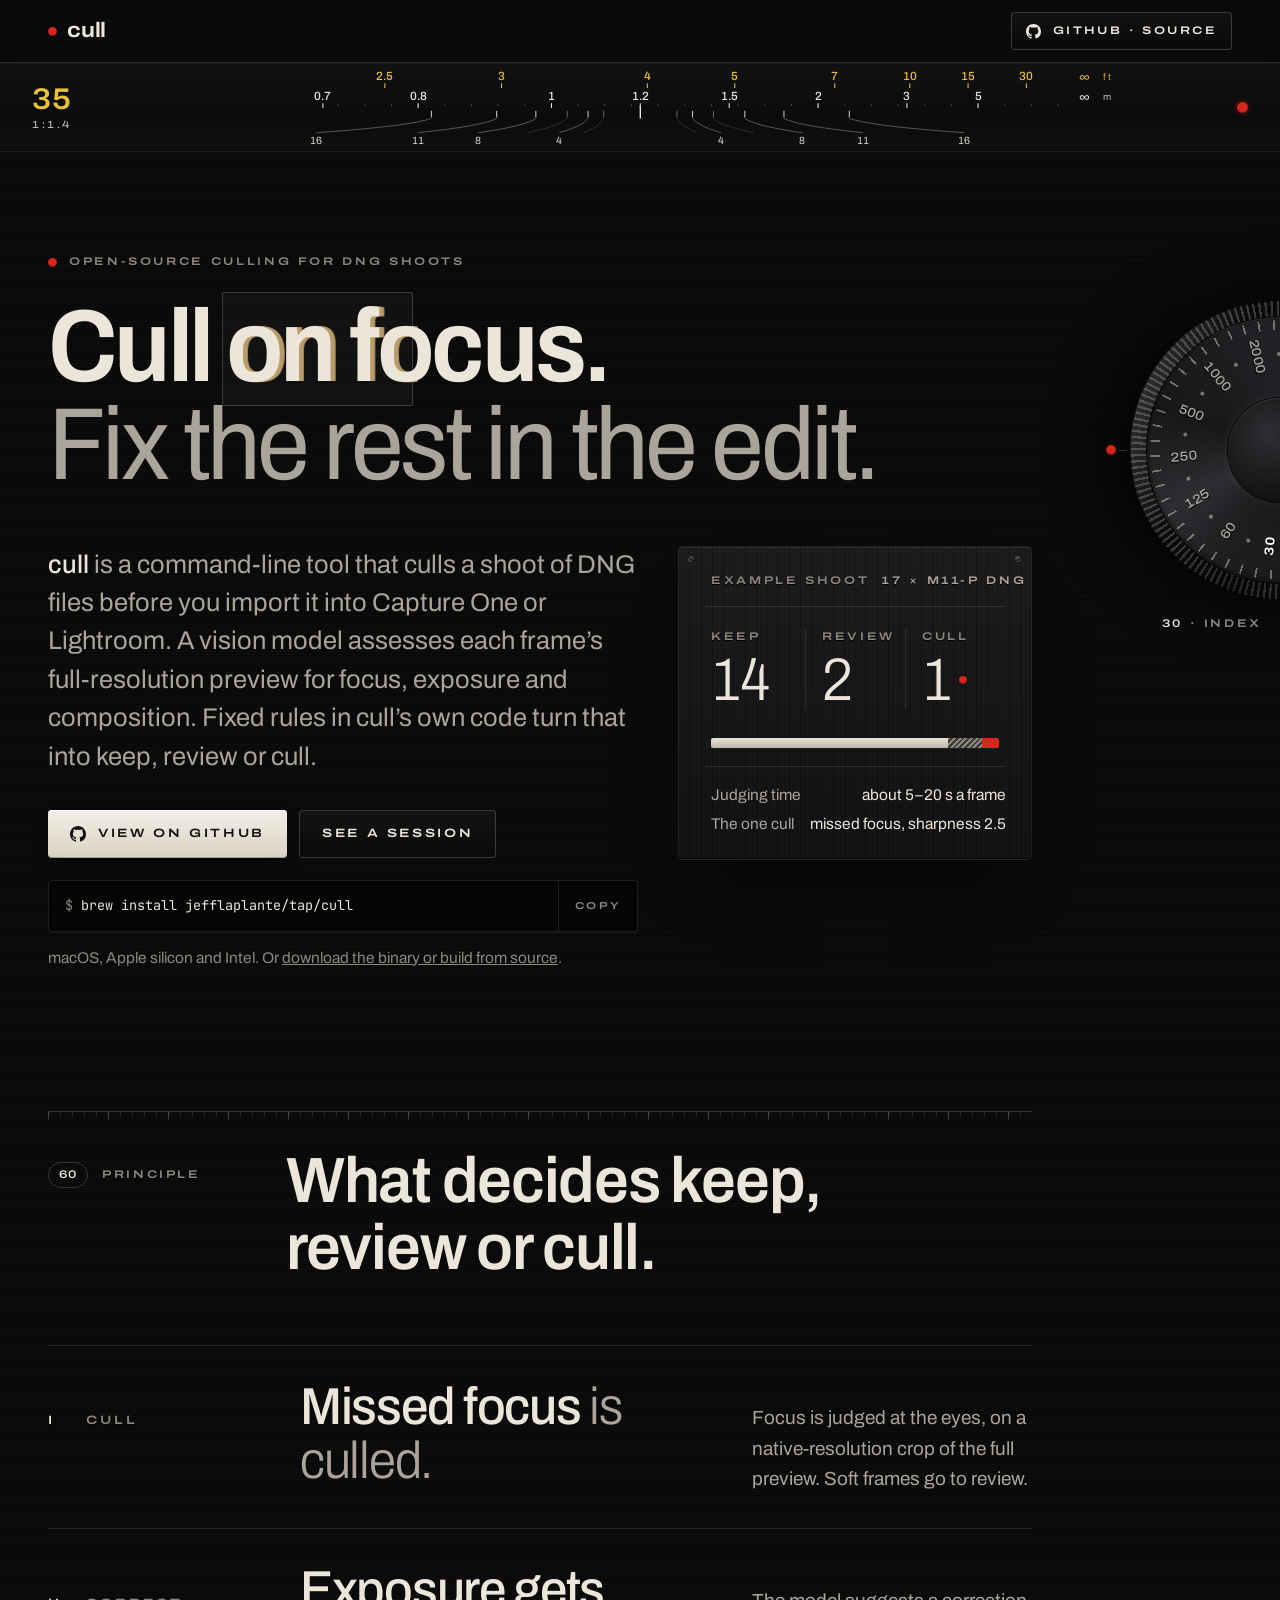
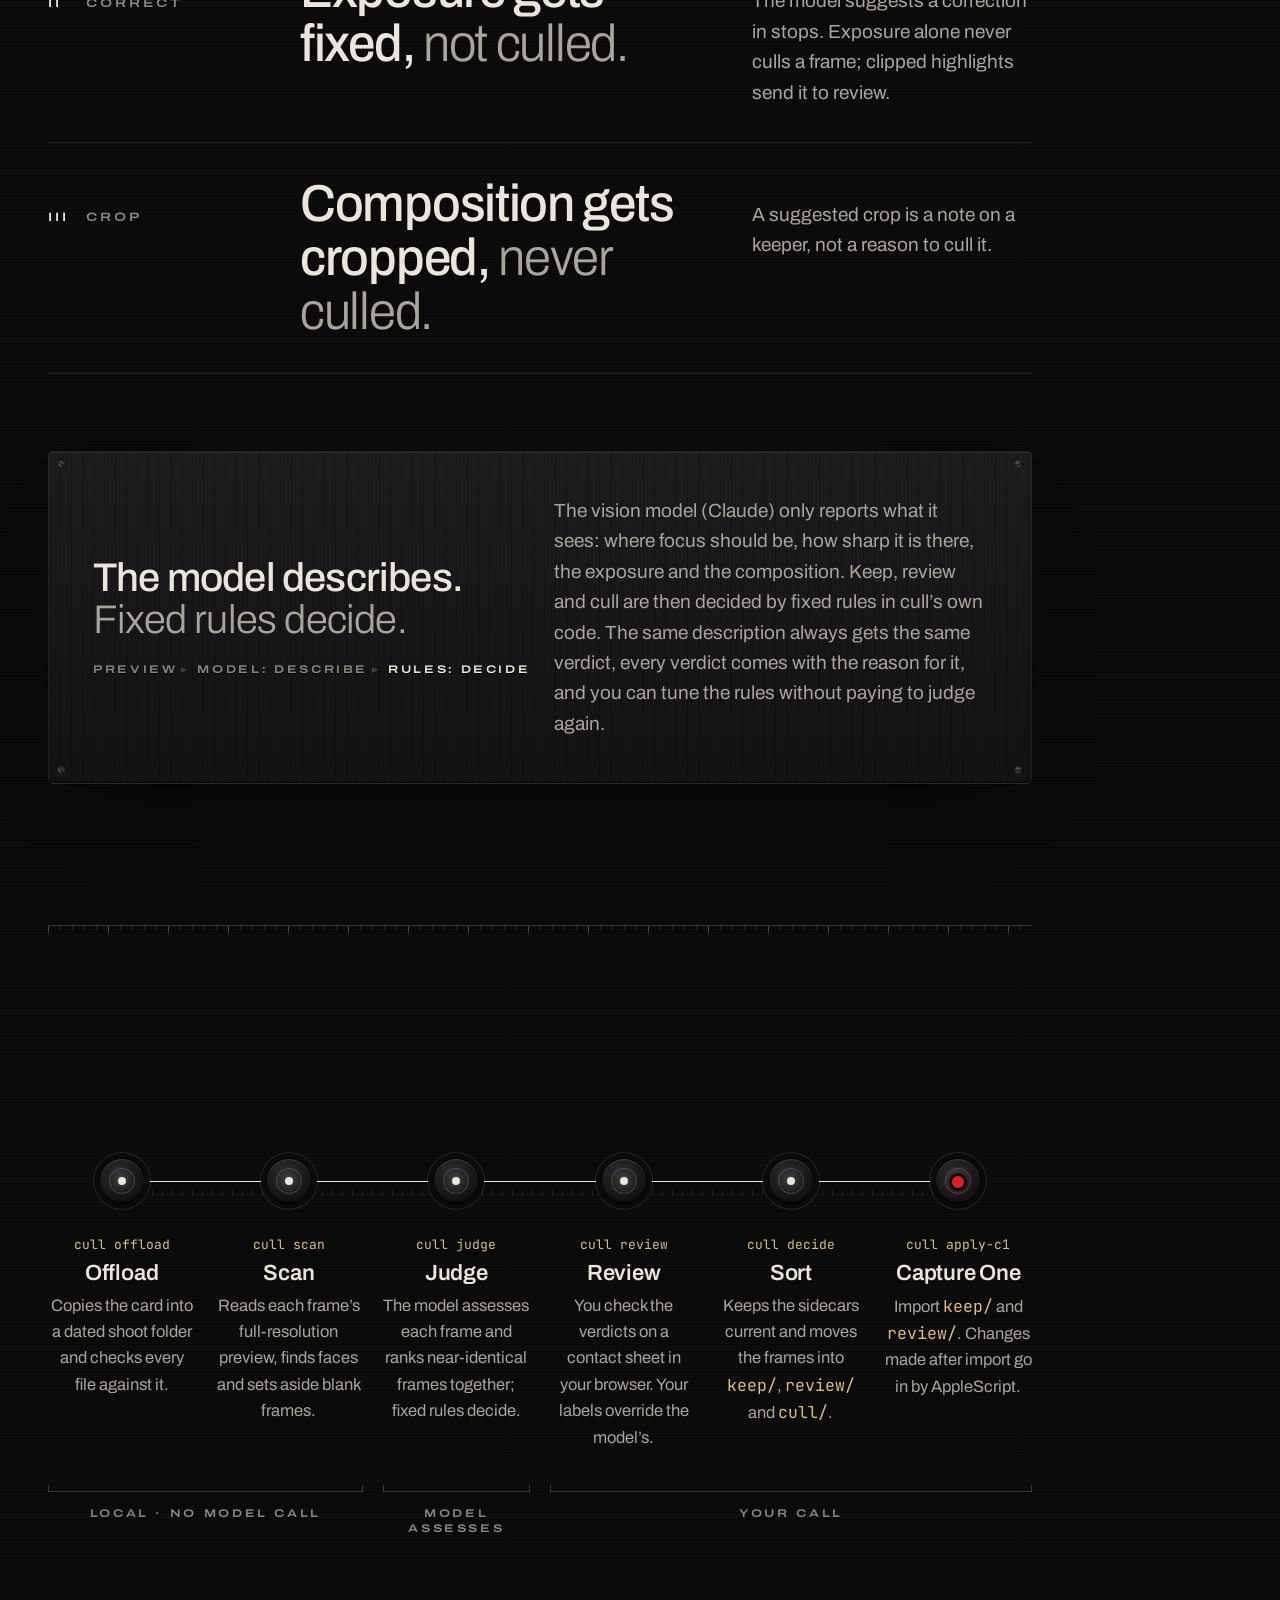
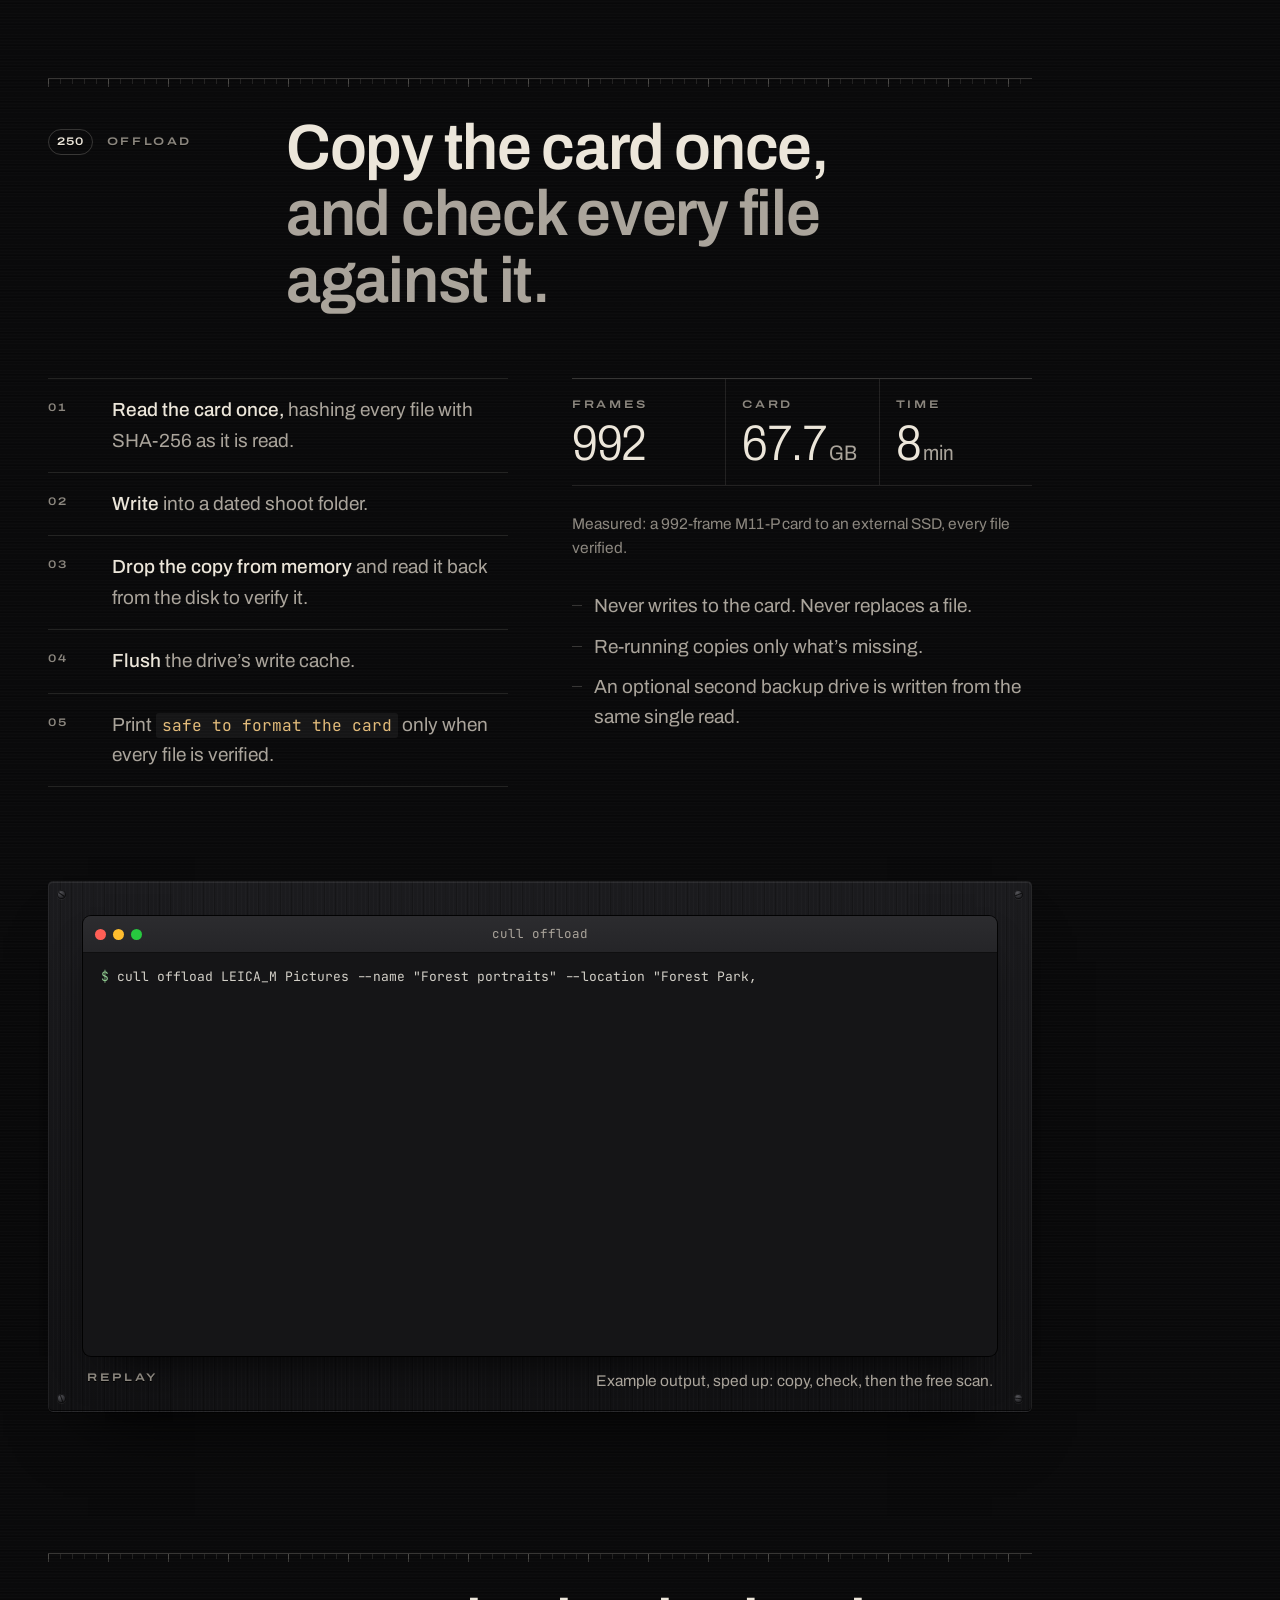
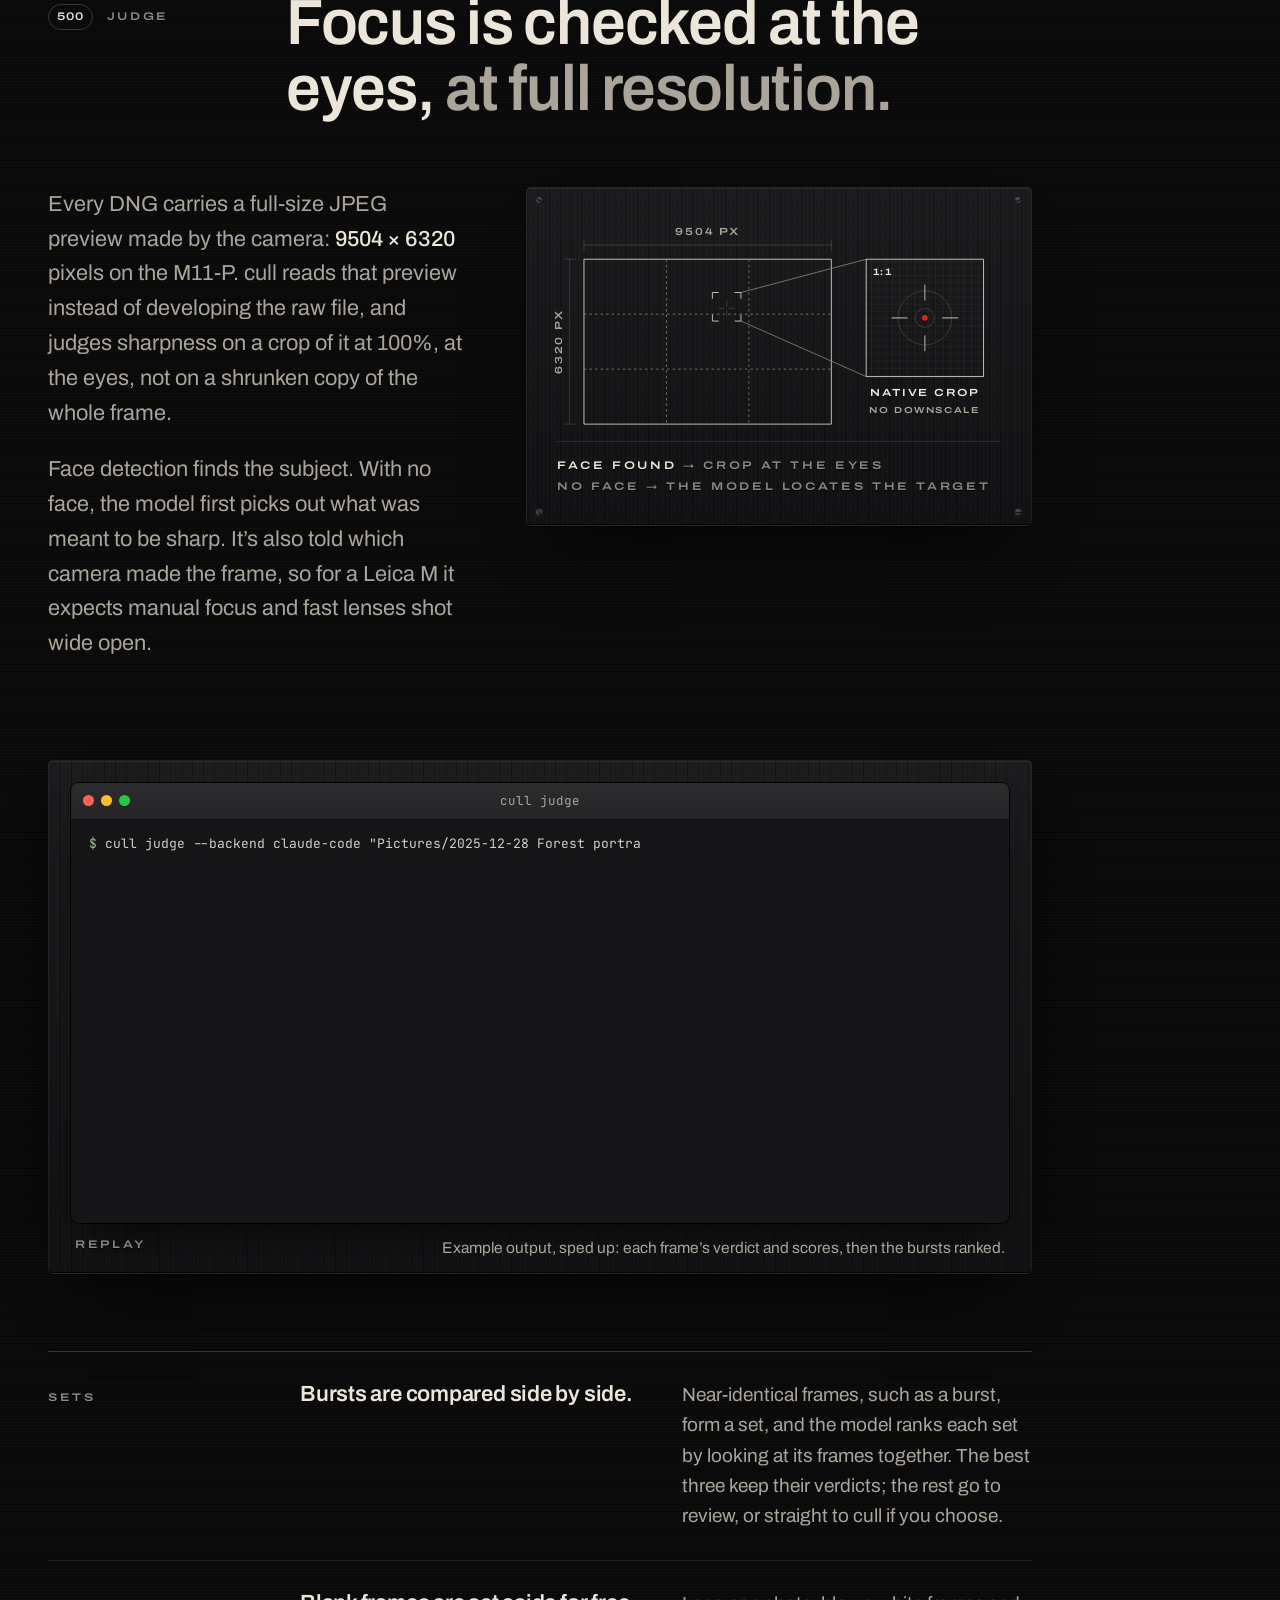
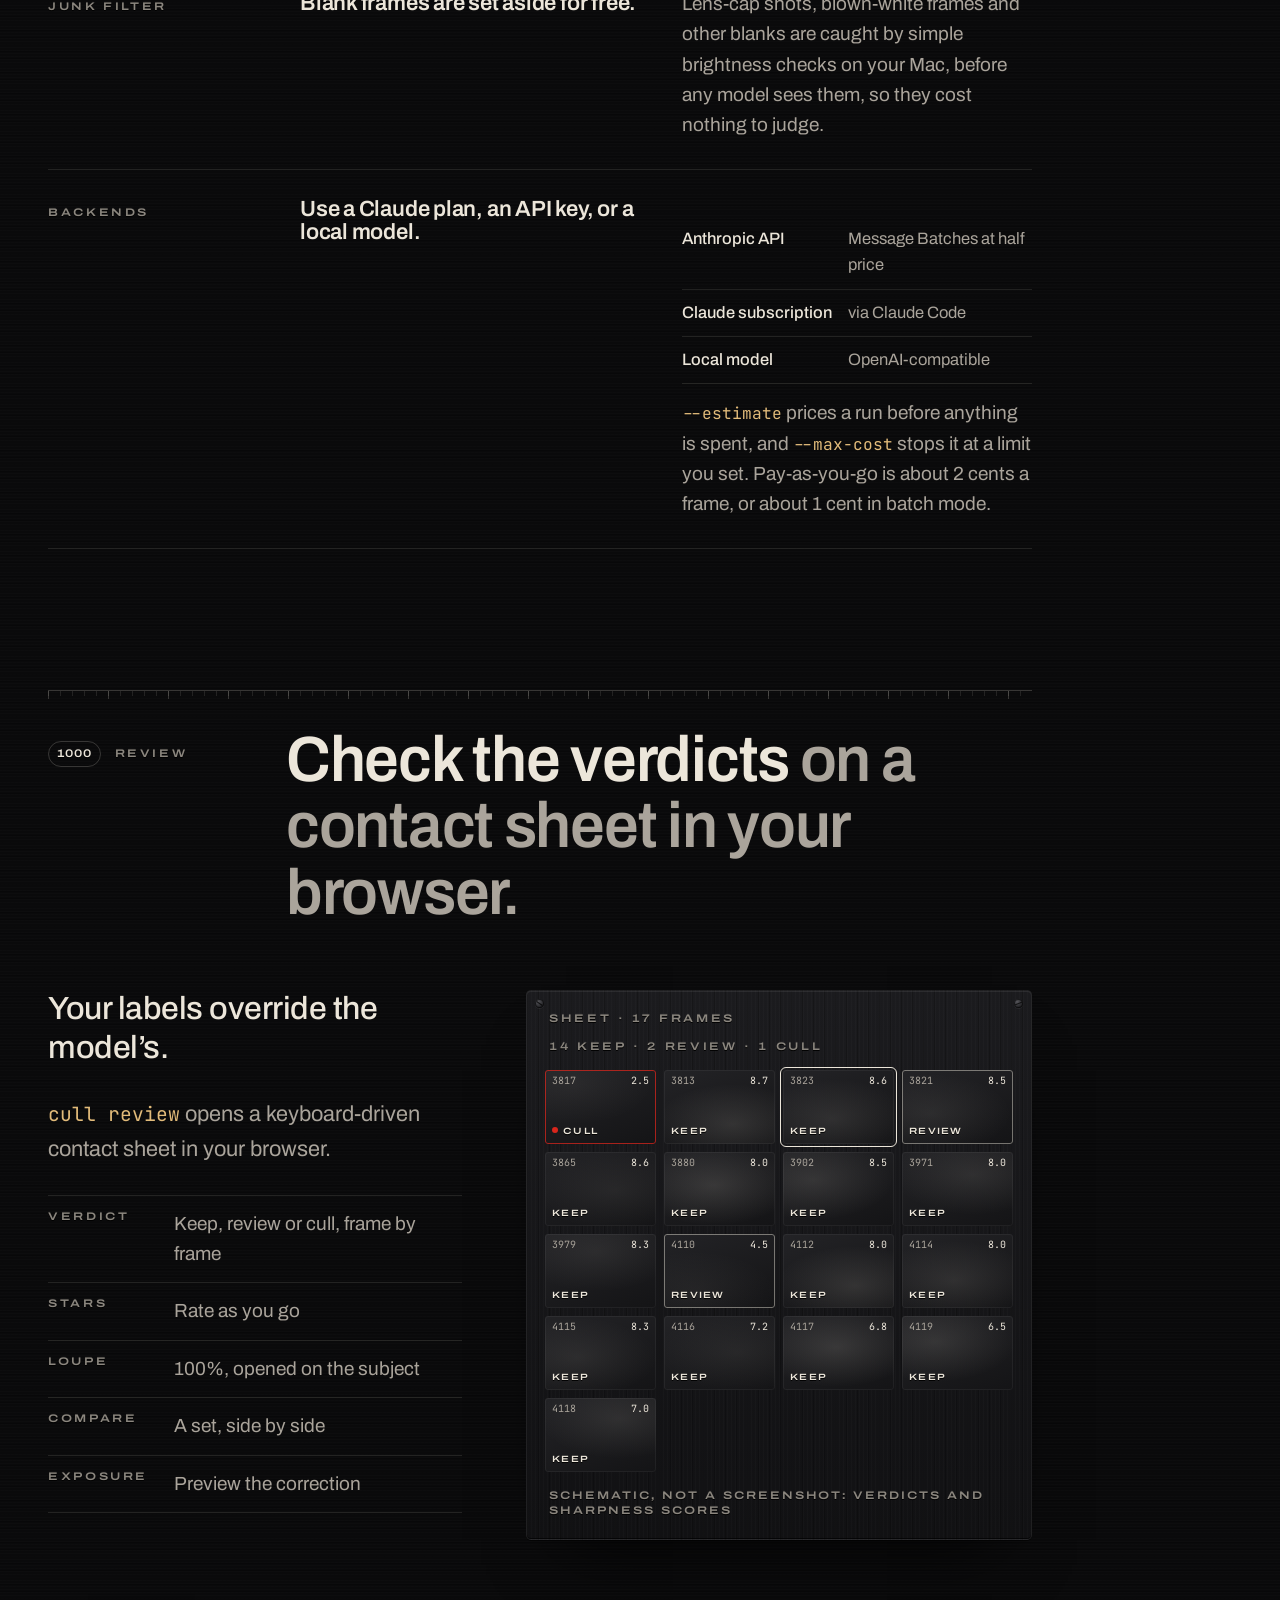
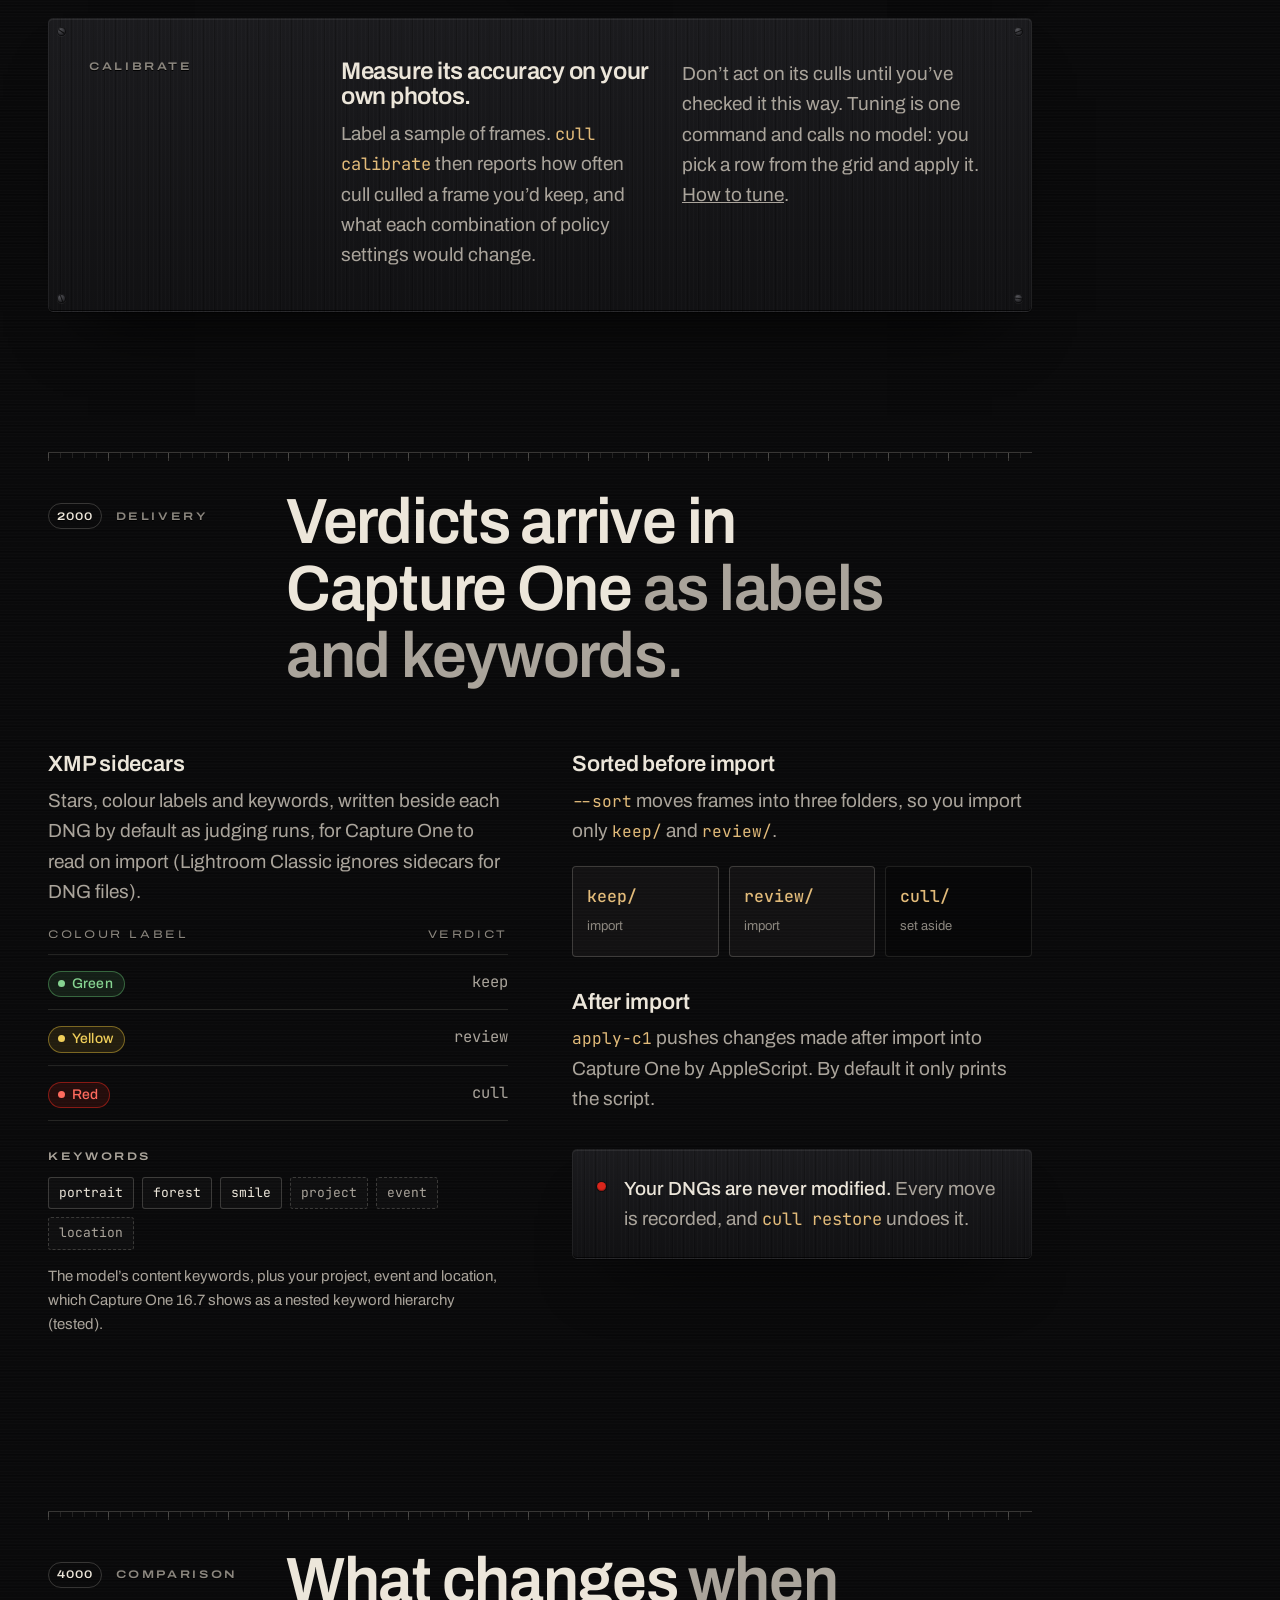
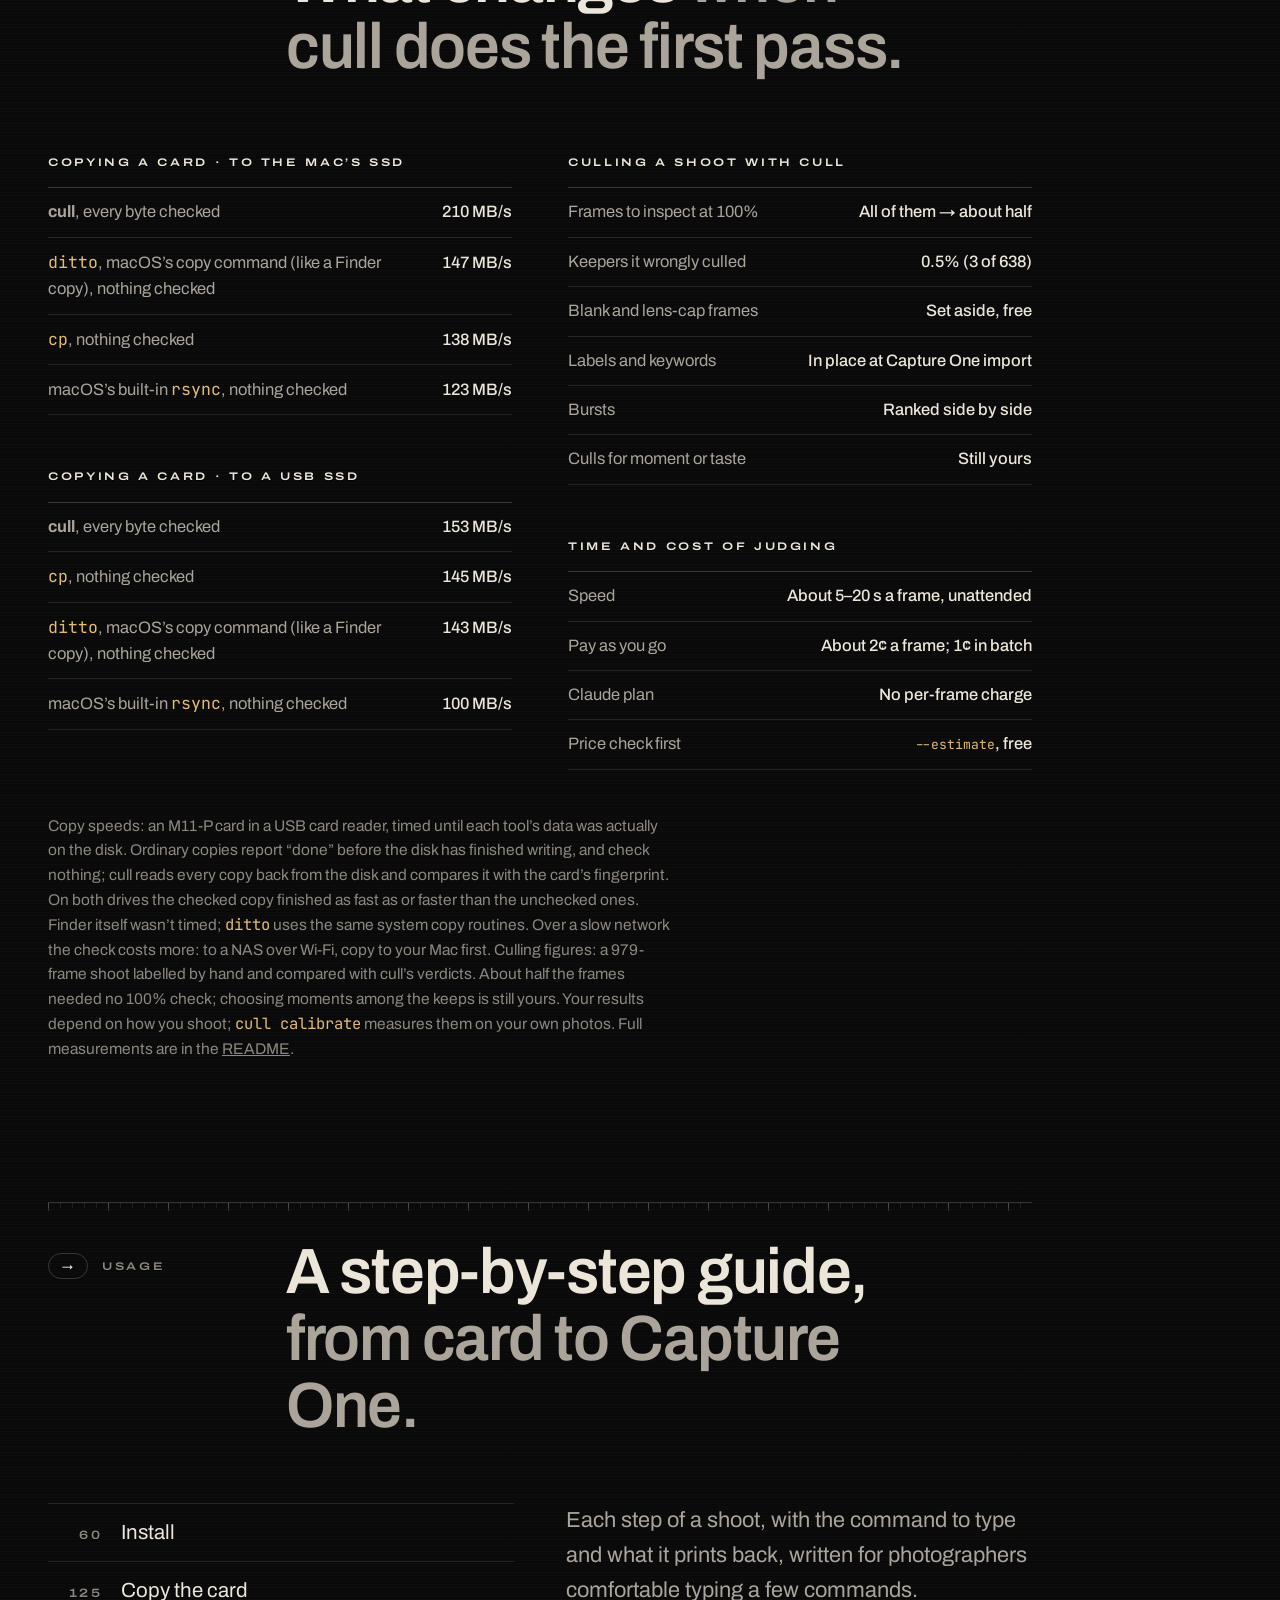
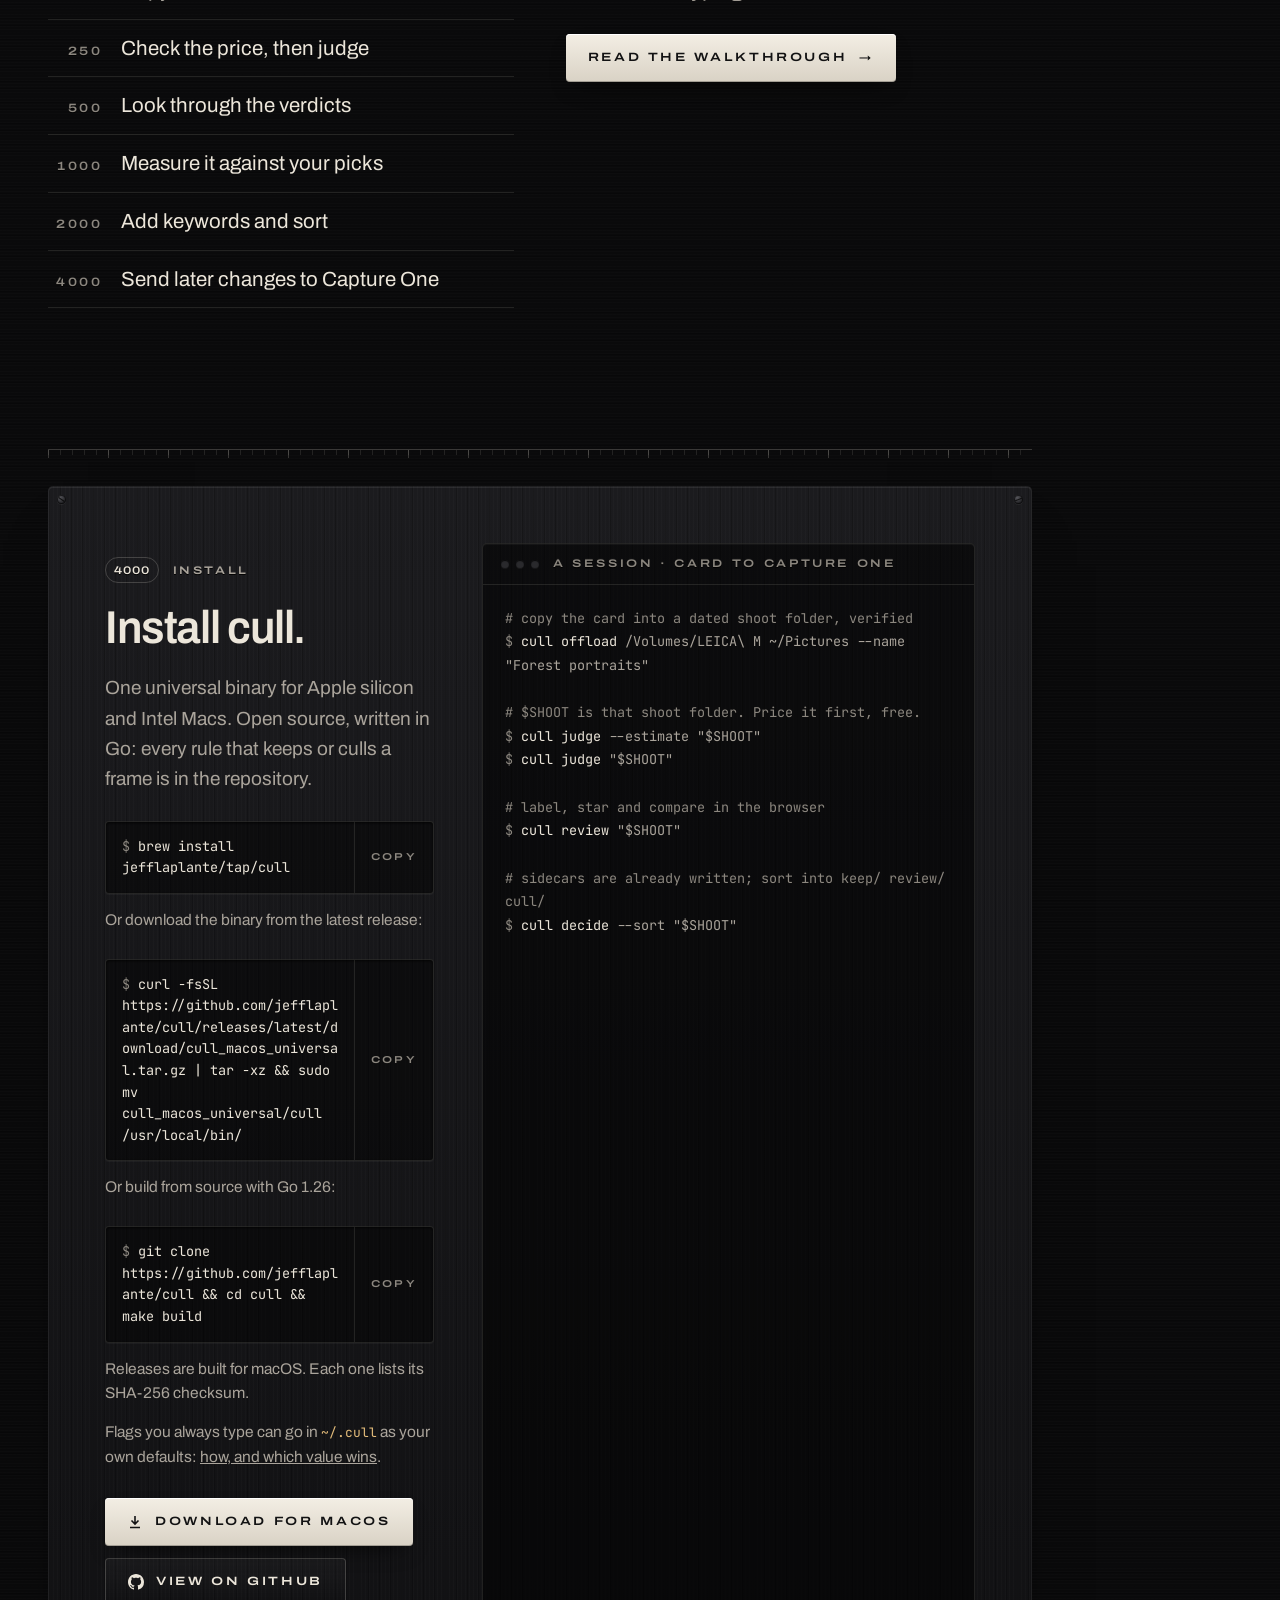
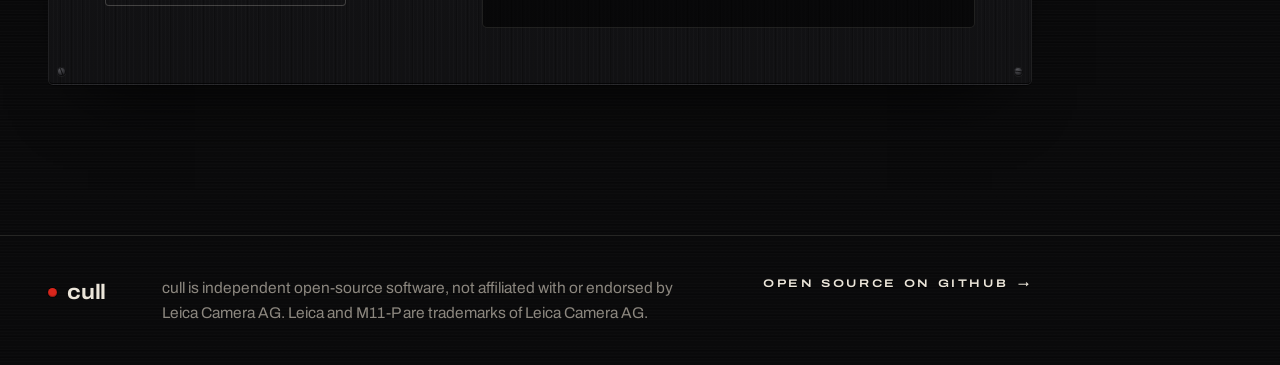
==== commit ccfecf1a: "Site for photographers: plain headlines, no run-specific text, how to tune after calibrate, colour-l" ====
--- a/site/index.html
+++ b/site/index.html
@@ -4,7 +4,7 @@
 <meta charset="utf-8">
 <meta name="viewport" content="width=device-width, initial-scale=1">
 <title>cull · culling for DNG shoots</title>
-<meta name="description" content="cull is an open-source command-line tool that culls a shoot of DNG files before import. A vision model assesses each frame; deterministic Go rules decide keep, review or cull.">
+<meta name="description" content="cull is an open-source command-line tool that culls a shoot of DNG files before import. A vision model assesses each frame; fixed rules decide keep, review or cull.">
 <meta name="color-scheme" content="dark">
 <meta name="theme-color" content="#0a0a0b">
 <link rel="icon" href="data:image/svg+xml,%3Csvg xmlns='http://www.w3.org/2000/svg' viewBox='0 0 32 32'%3E%3Crect width='32' height='32' rx='7' fill='%230a0a0b'/%3E%3Ccircle cx='16' cy='16' r='7' fill='%23d9261c'/%3E%3C/svg%3E">
@@ -35,7 +35,7 @@
         <li><a href="#judge" data-nav="judge">Judge</a></li>
         <li><a href="#review" data-nav="review">Review</a></li>
         <li><a href="#delivery" data-nav="delivery">Delivery</a></li>
-        <li><a href="#specification" data-nav="specification">Specification</a></li>
+        <li><a href="#specification" data-nav="specification">Comparison</a></li>
         <li><a href="#install" data-nav="install">Install</a></li>
         <li><a href="usage.html">Usage</a></li>
       </ul>
@@ -65,7 +65,7 @@
     </div>
     <div class="hero-grid">
       <div class="reveal">
-        <p class="lede"><strong>cull</strong> is a command-line tool that culls a shoot of DNG files before you import it into Capture One or Lightroom. A vision model assesses each frame&rsquo;s full-resolution preview for focus, exposure and composition. Fixed rules in Go turn that into keep, review or cull.</p>
+        <p class="lede"><strong>cull</strong> is a command-line tool that culls a shoot of DNG files before you import it into Capture One or Lightroom. A vision model assesses each frame&rsquo;s full-resolution preview for focus, exposure and composition. Fixed rules in cull&rsquo;s own code turn that into keep, review or cull.</p>
         <div class="cta-row">
           <a class="btn btn-primary" href="https://github.com/jefflaplante/cull">
             <svg width="16" height="16" viewBox="0 0 16 16" aria-hidden="true"><path fill="currentColor" d="M8 0C3.58 0 0 3.58 0 8c0 3.54 2.29 6.53 5.47 7.59.4.07.55-.17.55-.38 0-.19-.01-.82-.01-1.49-2.01.37-2.53-.49-2.69-.94-.09-.23-.48-.94-.82-1.13-.28-.15-.68-.52-.01-.53.63-.01 1.08.58 1.23.82.72 1.21 1.87.87 2.33.66.07-.52.28-.87.51-1.07-1.78-.2-3.64-.89-3.64-3.95 0-.87.31-1.59.82-2.15-.08-.2-.36-1.02.08-2.12 0 0 .67-.21 2.2.82.64-.18 1.32-.27 2-.27s1.36.09 2 .27c1.53-1.04 2.2-.82 2.2-.82.44 1.1.16 1.92.08 2.12.51.56.82 1.27.82 2.15 0 3.07-1.87 3.75-3.65 3.95.29.25.54.73.54 1.48 0 1.07-.01 1.93-.01 2.2 0 .21.15.46.55.38A8.01 8.01 0 0 0 16 8c0-4.42-3.58-8-8-8Z"/></svg>
@@ -83,7 +83,7 @@
       <aside class="plate readout reveal" aria-labelledby="h-readout">
         <span class="screw tl" aria-hidden="true"></span><span class="screw tr" aria-hidden="true"></span>
         <div class="readout-head">
-          <h2 class="eng" id="h-readout">Recorded run</h2>
+          <h2 class="eng" id="h-readout">Example shoot</h2>
           <span class="eng"><span class="num">17</span> × <span class="nb">M11-P</span> DNG</span>
         </div>
         <dl class="tally">
@@ -93,7 +93,7 @@
         </dl>
         <div class="meter" aria-hidden="true"><i class="m-k"></i><i class="m-r"></i><i class="m-c"></i></div>
         <div class="readout-foot">
-          <div class="row"><span>Frames judged</span><span class="num">17, in under 2 min</span></div>
+          <div class="row"><span>Judging time</span><span>about 5&ndash;20 s a frame</span></div>
           <div class="row"><span>The one cull</span><span>missed focus, sharpness <span class="num">2.5</span></span></div>
         </div>
       </aside>
@@ -107,7 +107,7 @@
     <div class="rule" aria-hidden="true"></div>
     <header class="sec-head reveal">
       <p class="sec-no eng"><b>60</b> Principle</p>
-      <h2 id="h-principle">Three priorities, in order.</h2>
+      <h2 id="h-principle">What decides keep, review or cull.</h2>
     </header>
     <ol class="creed">
       <li class="reveal">
@@ -130,12 +130,12 @@
     <div class="plate decides reveal">
       <span class="screw tl" aria-hidden="true"></span><span class="screw tr" aria-hidden="true"></span><span class="screw bl" aria-hidden="true"></span><span class="screw br" aria-hidden="true"></span>
       <div>
-        <h3>The model assesses.<br><span>Go decides.</span></h3>
+        <h3>The model describes.<br><span>Fixed rules decide.</span></h3>
         <div class="flow" aria-hidden="true">
-          <span class="eng">Preview</span><i></i><span class="eng">Model: assess</span><i></i><span class="eng" style="color:var(--text)">Go: decide</span>
-        </div>
-      </div>
-      <p>The vision model (Claude) only reports what it sees: where focus should be, how sharp it is there, the exposure, the composition. Keep, review and cull are decided by deterministic rules in Go. The same assessment always gets the same decision, and you can read the rule that made it.</p>
+          <span class="eng">Preview</span><i></i><span class="eng">Model: describe</span><i></i><span class="eng" style="color:var(--text)">Rules: decide</span>
+        </div>
+      </div>
+      <p>The vision model (Claude) only reports what it sees: where focus should be, how sharp it is there, the exposure and the composition. Keep, review and cull are then decided by fixed rules in cull&rsquo;s own code. The same description always gets the same verdict, every verdict comes with the reason for it, and you can tune the rules without paying to judge again.</p>
     </div>
   </div>
 </section>
@@ -147,7 +147,7 @@
     <header class="sec-head reveal">
       <p class="sec-no eng"><b>125</b> Pipeline</p>
       <div>
-        <h2 id="h-pipeline">From card to catalogue, <span>in six steps.</span></h2>
+        <h2 id="h-pipeline">Six steps, <span>from memory card to Capture One.</span></h2>
       </div>
     </header>
 
@@ -171,8 +171,8 @@
         <span class="node" aria-hidden="true"></span>
         <code class="cmd">cull judge</code>
         <h3>Judge</h3>
-        <p>The model assesses each frame and ranks near-identical frames together; Go rules decide.</p>
-        <span class="phase eng">Model assesses · Go decides</span>
+        <p>The model assesses each frame and ranks near-identical frames together; fixed rules decide.</p>
+        <span class="phase eng">Model assesses · rules decide</span>
       </li>
       <li class="station" style="--i:3">
         <span class="node" aria-hidden="true"></span>
@@ -214,7 +214,7 @@
     <header class="sec-head reveal">
       <p class="sec-no eng"><b>250</b> Offload</p>
       <div>
-        <h2 id="h-offload">Read the card once. <span>Verify every file.</span></h2>
+        <h2 id="h-offload">Copy the card once, <span>and check every file against it.</span></h2>
       </div>
     </header>
 
@@ -247,7 +247,7 @@
       <span class="screw tl" aria-hidden="true"></span><span class="screw tr" aria-hidden="true"></span><span class="screw bl" aria-hidden="true"></span><span class="screw br" aria-hidden="true"></span>
         <figure class="shot">
         <div class="replay" data-replay="offload" data-title="cull offload"><img class="replay-fallback" src="img/offload-scanning.png" width="972" height="306" decoding="async" loading="lazy" alt="The scan after offload: frames listed with their 9504x6320 preview and a detected face score."></div>
-        <figcaption><span class="eng">Replay</span><span>The recorded run: copy, verify, then the free scan. Sped up; the text is what it printed.</span></figcaption>
+        <figcaption><span class="eng">Replay</span><span>Example output, sped up: copy, check, then the free scan.</span></figcaption>
       </figure>
     </div>
   </div>
@@ -260,14 +260,14 @@
     <header class="sec-head reveal">
       <p class="sec-no eng"><b>500</b> Judge</p>
       <div>
-        <h2 id="h-judge">Judged at the eyes, <span>at full resolution.</span></h2>
+        <h2 id="h-judge">Focus is checked at the eyes, <span>at full resolution.</span></h2>
       </div>
     </header>
 
     <div class="split wide-r">
       <div class="reveal">
-        <p class="lede">cull reads the embedded JPEG preview inside each DNG: <strong>9504 × 6320</strong> on the <span class="nb">M11-P</span>. Sharpness is judged on a native-resolution crop at the eyes, not on a downscaled frame.</p>
-        <p class="lede">Face detection finds the subject. Without a face, the model first locates what was meant to be sharp. The prompt names the camera, so for a Leica M it expects manual focus and fast lenses shot wide open.</p>
+        <p class="lede">Every DNG carries a full-size JPEG preview made by the camera: <strong>9504 × 6320</strong> pixels on the <span class="nb">M11-P</span>. cull reads that preview instead of developing the raw file, and judges sharpness on a crop of it at 100%, at the eyes, not on a shrunken copy of the whole frame.</p>
+        <p class="lede">Face detection finds the subject. With no face, the model first picks out what was meant to be sharp. It&rsquo;s also told which camera made the frame, so for a Leica M it expects manual focus and fast lenses shot wide open.</p>
       </div>
       <figure class="plate diagram reveal" style="margin:0">
         <span class="screw tl" aria-hidden="true"></span><span class="screw tr" aria-hidden="true"></span><span class="screw bl" aria-hidden="true"></span><span class="screw br" aria-hidden="true"></span>
@@ -333,27 +333,26 @@
     <div class="split" style="margin-top:clamp(48px,6vw,80px)">
       <figure class="plate shot pad reveal" style="grid-column:1/-1">
         <div class="replay" data-replay="judge" data-title="cull judge"><img class="replay-fallback" src="img/judge-ranking.png" width="1026" height="566" decoding="async" loading="lazy" alt="cull judge after a full run: 17 frames with verdicts and scores; keep 14, review 2, cull 1."></div>
-        <figcaption><span class="eng">Replay</span><span>The recorded run: 17 frames judged, then two sets ranked. 14 keep, 2 review, 1 cull. Sped up; the text is what it printed.</span></figcaption>
+        <figcaption><span class="eng">Replay</span><span>Example output, sped up: each frame&rsquo;s verdict and scores, then the bursts ranked.</span></figcaption>
       </figure>
     </div>
 
     <div class="facts">
       <div class="fact reveal">
         <span class="eng">Sets</span>
-        <h3>Best of a burst, side by side.</h3>
-        <p>Frames with near-identical framing, such as a burst, form a set, and the model ranks each set side by side. The best three keep their verdicts; the rest go to review.</p>
+        <h3>Bursts are compared side by side.</h3>
+        <p>Near-identical frames, such as a burst, form a set, and the model ranks each set by looking at its frames together. The best three keep their verdicts; the rest go to review, or straight to cull if you choose.</p>
       </div>
       <div class="fact reveal">
         <span class="eng">Junk filter</span>
-        <h3>Blank frames cost nothing.</h3>
+        <h3>Blank frames are set aside for free.</h3>
         <div>
-          <p>Lens-cap, blown-white and blank frames are set aside without a model call.</p>
-          <p>Tested on 992 real frames: every real frame cleared the thresholds by a wide margin, and the one blank frame was caught.</p>
+          <p>Lens-cap shots, blown-white frames and other blanks are caught by simple brightness checks on your Mac, before any model sees them, so they cost nothing to judge.</p>
         </div>
       </div>
       <div class="fact reveal">
         <span class="eng">Backends</span>
-        <h3>Choose who runs the model.</h3>
+        <h3>Use a Claude plan, an API key, or a local model.</h3>
         <div>
           <table class="backends">
             <caption class="sr-only">Model backends</caption>
@@ -363,7 +362,7 @@
               <tr><th scope="row">Local model</th><td>OpenAI-compatible</td></tr>
             </tbody>
           </table>
-          <p style="margin-top:14px"><code>--estimate</code> prices a run before anything is spent, and <code>--max-cost</code> stops it at a limit. The 17-frame shoot was estimated at $0.37 at list price.</p>
+          <p style="margin-top:14px"><code>--estimate</code> prices a run before anything is spent, and <code>--max-cost</code> stops it at a limit you set. Pay-as-you-go is about 2 cents a frame, or about 1 cent in batch mode.</p>
         </div>
       </div>
     </div>
@@ -377,7 +376,7 @@
     <header class="sec-head reveal">
       <p class="sec-no eng"><b>1000</b> Review</p>
       <div>
-        <h2 id="h-review">Check every verdict <span>on a contact sheet.</span></h2>
+        <h2 id="h-review">Check the verdicts <span>on a contact sheet in your browser.</span></h2>
       </div>
     </header>
 
@@ -401,7 +400,7 @@
           <span class="eng"><span class="num">14</span> keep · <span class="num">2</span> review · <span class="num">1</span> cull</span>
         </div>
         <ul class="tiles" id="tiles" aria-hidden="true"></ul>
-        <figcaption class="eng" style="padding:16px 4px 2px;letter-spacing:.18em">Schematic, not a screenshot: the recorded run&rsquo;s verdicts and sharpness scores</figcaption>
+        <figcaption class="eng" style="padding:16px 4px 2px;letter-spacing:.18em">Schematic, not a screenshot: verdicts and sharpness scores</figcaption>
       </figure>
     </div>
 
@@ -409,10 +408,10 @@
       <span class="screw tl" aria-hidden="true"></span><span class="screw tr" aria-hidden="true"></span><span class="screw bl" aria-hidden="true"></span><span class="screw br" aria-hidden="true"></span>
       <span class="eng">Calibrate</span>
       <div>
-        <h3>Calibrate before you trust it.</h3>
+        <h3>Measure its accuracy on your own photos.</h3>
         <p>Label a sample of frames. <code style="font-size:.9em">cull calibrate</code> then reports how often cull culled a frame you&rsquo;d keep, and what each combination of policy settings would change.</p>
       </div>
-      <p>Nothing should auto-apply until it&rsquo;s calibrated. The rules are code, so tuning them means moving a threshold, not rewording a prompt.</p>
+      <p>Don&rsquo;t act on its culls until you&rsquo;ve checked it this way. Tuning is one command and calls no model: you pick a row from the grid and apply it. <a href="usage.html#tune">How to tune</a>.</p>
     </div>
   </div>
 </section>
@@ -424,7 +423,7 @@
     <header class="sec-head reveal">
       <p class="sec-no eng"><b>2000</b> Delivery</p>
       <div>
-        <h2 id="h-delivery">Into Capture One <span>as sidecars and keywords.</span></h2>
+        <h2 id="h-delivery">Verdicts arrive in Capture One <span>as labels and keywords.</span></h2>
       </div>
     </header>
 
@@ -432,14 +431,14 @@
       <div class="reveal">
         <div class="sub">
           <h3>XMP sidecars</h3>
-          <p>Stars, colour labels and keywords, written beside each DNG by default as judging runs, for your editor to read on import.</p>
+          <p>Stars, colour labels and keywords, written beside each DNG by default as judging runs, for Capture One to read on import (Lightroom Classic ignores sidecars for DNG files).</p>
           <table class="labels-tbl">
             <caption class="sr-only">Colour labels by verdict</caption>
             <thead><tr><th scope="col" class="eng">Colour label</th><th scope="col" class="eng" style="text-align:right">Verdict</th></tr></thead>
             <tbody>
-              <tr><td>Green</td><td>keep</td></tr>
-              <tr><td>Yellow</td><td>review</td></tr>
-              <tr><td><span class="dot" aria-hidden="true" style="width:7px;height:7px;margin-right:8px;vertical-align:1px"></span>Red</td><td>cull</td></tr>
+              <tr><td><span class="lbl g">Green</span></td><td>keep</td></tr>
+              <tr><td><span class="lbl y">Yellow</span></td><td>review</td></tr>
+              <tr><td><span class="lbl r">Red</span></td><td>cull</td></tr>
             </tbody>
           </table>
           <p class="eng" style="margin:0">Keywords</p>
@@ -475,83 +474,61 @@
 </section>
 
 <!-- 125 · SPECIFICATION -->
-<section class="sec" id="specification" data-n="4000" data-name="Specification" aria-labelledby="h-spec">
-  <div class="wrap">
-    <div class="rule" aria-hidden="true"></div>
-    <header class="sec-head reveal">
-      <p class="sec-no eng"><b>4000</b> Specification</p>
-      <div>
-        <h2 id="h-spec">Measured <span>on real <span class="nb">M11-P</span> files.</span></h2>
+<section class="sec" id="specification" data-n="4000" data-name="Comparison" aria-labelledby="h-spec">
+  <div class="wrap">
+    <div class="rule" aria-hidden="true"></div>
+    <header class="sec-head reveal">
+      <p class="sec-no eng"><b>4000</b> Comparison</p>
+      <div>
+        <h2 id="h-spec">What changes <span>when cull does the first pass.</span></h2>
       </div>
     </header>
 
     <div class="spec reveal">
       <div>
         <table>
-          <caption><span class="eng">Input</span></caption>
+          <caption><span class="eng">Copying a card · to the Mac&rsquo;s SSD</span></caption>
           <tbody>
-            <tr><th scope="row">File format</th><td>DNG</td></tr>
-            <tr><th scope="row">Image assessed</th><td>Embedded JPEG preview</td></tr>
-            <tr><th scope="row">Preview size, <span class="nb">M11-P</span></th><td>9504 × 6320 px</td></tr>
-            <tr><th scope="row">Sharpness crop</th><td>Native resolution</td></tr>
-            <tr><th scope="row">Changes to your DNGs</th><td>None</td></tr>
+            <tr><th scope="row"><strong>cull</strong>, every byte checked</th><td class="nw">210 MB/s</td></tr>
+            <tr><th scope="row"><code>ditto</code>, macOS&rsquo;s copy command (like a Finder copy), nothing checked</th><td class="nw">147 MB/s</td></tr>
+            <tr><th scope="row"><code>cp</code>, nothing checked</th><td class="nw">138 MB/s</td></tr>
+            <tr><th scope="row">macOS&rsquo;s built-in <code>rsync</code>, nothing checked</th><td class="nw">123 MB/s</td></tr>
           </tbody>
         </table>
         <table>
-          <caption><span class="eng">Offload · measured</span></caption>
+          <caption><span class="eng">Copying a card · to a USB SSD</span></caption>
           <tbody>
-            <tr><th scope="row">Card</th><td>992 frames · 67.7 GB</td></tr>
-            <tr><th scope="row">Destination</th><td>External SSD</td></tr>
-            <tr><th scope="row">Time</th><td>8 min</td></tr>
-            <tr><th scope="row">Hash</th><td>SHA-256, while reading</td></tr>
-            <tr><th scope="row">Verification</th><td>Read back from disk, every file</td></tr>
-            <tr><th scope="row">Writes to the card</th><td>None</td></tr>
-            <tr><th scope="row">Second backup</th><td>Optional, same single read</td></tr>
+            <tr><th scope="row"><strong>cull</strong>, every byte checked</th><td class="nw">153 MB/s</td></tr>
+            <tr><th scope="row"><code>cp</code>, nothing checked</th><td class="nw">145 MB/s</td></tr>
+            <tr><th scope="row"><code>ditto</code>, macOS&rsquo;s copy command (like a Finder copy), nothing checked</th><td class="nw">143 MB/s</td></tr>
+            <tr><th scope="row">macOS&rsquo;s built-in <code>rsync</code>, nothing checked</th><td class="nw">100 MB/s</td></tr>
+          </tbody>
+        </table>
+      </div>
+      <div>
+        <table>
+          <caption><span class="eng">Culling a shoot with cull</span></caption>
+          <tbody>
+            <tr><th scope="row">Frames to inspect at 100%</th><td>All of them &rarr; about half</td></tr>
+            <tr><th scope="row">Keepers it wrongly culled</th><td>0.5% (3 of 638)</td></tr>
+            <tr><th scope="row">Blank and lens-cap frames</th><td>Set aside, free</td></tr>
+            <tr><th scope="row">Labels and keywords</th><td>In place at Capture One import</td></tr>
+            <tr><th scope="row">Bursts</th><td>Ranked side by side</td></tr>
+            <tr><th scope="row">Culls for moment or taste</th><td>Still yours</td></tr>
           </tbody>
         </table>
         <table>
-          <caption><span class="eng">Junk filter · measured</span></caption>
+          <caption><span class="eng">Time and cost of judging</span></caption>
           <tbody>
-            <tr><th scope="row">Real frames tested</th><td>992</td></tr>
-            <tr><th scope="row">Model calls</th><td>0</td></tr>
-            <tr><th scope="row">Blank frames caught</th><td>1 of 1</td></tr>
+            <tr><th scope="row">Speed</th><td>About 5&ndash;20 s a frame, unattended</td></tr>
+            <tr><th scope="row">Pay as you go</th><td>About 2&cent; a frame; 1&cent; in batch</td></tr>
+            <tr><th scope="row">Claude plan</th><td>No per-frame charge</td></tr>
+            <tr><th scope="row">Price check first</th><td><code>--estimate</code>, free</td></tr>
           </tbody>
         </table>
       </div>
-      <div>
-        <table>
-          <caption><span class="eng">Judge · recorded run</span></caption>
-          <tbody>
-            <tr><th scope="row">Frames</th><td>17</td></tr>
-            <tr><th scope="row">Time</th><td>Under 2 min</td></tr>
-            <tr><th scope="row">Keep / review / cull</th><td>14 / 2 / 1</td></tr>
-            <tr><th scope="row">Cull reason</th><td>Missed focus, sharpness 2.5</td></tr>
-            <tr><th scope="row">Estimate, 17 frames</th><td>$0.37 list price</td></tr>
-          </tbody>
-        </table>
-        <table>
-          <caption><span class="eng">Backends</span></caption>
-          <tbody>
-            <tr><th scope="row">Anthropic API</th><td>Message Batches, half price</td></tr>
-            <tr><th scope="row">Claude subscription</th><td>Via Claude Code</td></tr>
-            <tr><th scope="row">Local</th><td>OpenAI-compatible</td></tr>
-            <tr><th scope="row">Spend control</th><td><code>--estimate</code> · cost cap</td></tr>
-          </tbody>
-        </table>
-        <table>
-          <caption><span class="eng">Delivery &amp; build</span></caption>
-          <tbody>
-            <tr><th scope="row">Sidecars</th><td>XMP: stars, labels, keywords</td></tr>
-            <tr><th scope="row">Keyword hierarchy</th><td>Capture One 16.7, verified</td></tr>
-            <tr><th scope="row">After import</th><td><code>apply-c1</code>, dry run default</td></tr>
-            <tr><th scope="row">Undo</th><td><code>cull restore</code></td></tr>
-            <tr><th scope="row">Language</th><td>Go</td></tr>
-            <tr><th scope="row">Requires</th><td>Go 1.26 · macOS for Capture One</td></tr>
-          </tbody>
-        </table>
-      </div>
-    </div>
-    <p class="spec-note">Figures are single measured runs on real <span class="nb">M11-P</span> files, not averages. The 17-frame run is unlabelled: it shows the tool working, not its accuracy on your work. That is what <code>cull calibrate</code> is for.</p>
+    </div>
+    <p class="spec-note">Copy speeds: an <span class="nb">M11-P</span> card in a USB card reader, timed until each tool&rsquo;s data was actually on the disk. Ordinary copies report &ldquo;done&rdquo; before the disk has finished writing, and check nothing; cull reads every copy back from the disk and compares it with the card&rsquo;s fingerprint. On both drives the checked copy finished as fast as or faster than the unchecked ones. Finder itself wasn&rsquo;t timed; <code>ditto</code> uses the same system copy routines. Over a slow network the check costs more: to a NAS over Wi-Fi, copy to your Mac first. Culling figures: a 979-frame shoot labelled by hand and compared with cull&rsquo;s verdicts. About half the frames needed no 100% check; choosing moments among the keeps is still yours. Your results depend on how you shoot; <code>cull calibrate</code> measures them on your own photos. Full measurements are in the <a href="https://github.com/jefflaplante/cull#readme">README</a>.</p>
   </div>
 </section>
 
@@ -561,20 +538,20 @@
     <div class="rule" aria-hidden="true"></div>
     <header class="sec-head reveal">
       <p class="sec-no eng"><b>&rarr;</b> Usage</p>
-      <div><h2 id="h-walk">The walkthrough. <span>One shoot, from card to Capture One.</span></h2></div>
+      <div><h2 id="h-walk">A step-by-step guide, <span>from card to Capture One.</span></h2></div>
     </header>
     <div class="walk-grid reveal">
       <ol class="walk-steps">
         <li><span class="eng">60</span>Install</li>
         <li><span class="eng">125</span>Copy the card</li>
-        <li><span class="eng">250</span>Estimate, then judge</li>
-        <li><span class="eng">500</span>Check the verdicts</li>
-        <li><span class="eng">1000</span>Measure and tune</li>
-        <li><span class="eng">2000</span>Tag and sort</li>
-        <li><span class="eng">4000</span>Push changes into Capture One</li>
+        <li><span class="eng">250</span>Check the price, then judge</li>
+        <li><span class="eng">500</span>Look through the verdicts</li>
+        <li><span class="eng">1000</span>Measure it against your picks</li>
+        <li><span class="eng">2000</span>Add keywords and sort</li>
+        <li><span class="eng">4000</span>Send later changes to Capture One</li>
       </ol>
       <div>
-        <p class="lede" style="margin-bottom:26px">A 17-frame <span class="nb">M11-P</span> shoot taken from the card to Capture One, with the commands and what the terminal printed at every step.</p>
+        <p class="lede" style="margin-bottom:26px">Each step of a shoot, with the command to type and what it prints back, written for photographers comfortable typing a few commands.</p>
         <a class="btn btn-primary" href="usage.html">Read the walkthrough <span aria-hidden="true">&rarr;</span></a>
       </div>
     </div>
--- a/site/style.css
+++ b/site/style.css
@@ -449,6 +449,12 @@
 .labels-tbl thead th{padding-top:0}
 .labels-tbl td{color:var(--muted)}
 .labels-tbl td:last-child{text-align:right;font-family:var(--mono);font-size:15.5px}
+.lbl{display:inline-block;padding:3px 11px 3px 9px;border-radius:999px;border:1px solid;font-size:14px;line-height:1.3;font-weight:500;letter-spacing:.01em}
+.lbl::before{content:"";display:inline-block;width:7px;height:7px;border-radius:50%;background:currentColor;margin-right:7px;vertical-align:1px}
+.lbl.g{color:#86d391;border-color:rgba(98,190,112,.45);background:rgba(98,190,112,.12)}
+.lbl.y{color:#f0cf5a;border-color:rgba(233,192,58,.45);background:rgba(233,192,58,.11)}
+.lbl.r{color:#ff6b5e;border-color:rgba(217,38,28,.55);background:rgba(217,38,28,.13)}
+.spec td.nw{white-space:nowrap}
 .chips{display:flex;flex-wrap:wrap;gap:8px;list-style:none;margin:12px 0 0;padding:0}
 .chips li{border:1px solid var(--line-2);border-radius:3px;padding:5px 10px;font-family:var(--mono);font-size:13px;color:var(--text);background:rgba(255,255,255,.025)}
 .chips li.you{border-style:dashed;color:var(--muted)}
@@ -628,6 +634,7 @@
 .spec.steps th{white-space:nowrap;padding-right:28px}
 .spec.steps td{text-align:left}
 .hero .spec.steps th,.hero .spec.steps td{padding-block:8px}
+@media (max-width:640px){.spec.steps th{white-space:normal;padding-right:16px}.spec.steps th code{overflow-wrap:anywhere}.spec.steps td{overflow-wrap:anywhere}}
 
 /* terminal replays: a recorded run, played back when the terminal comes into view */
 .replay{border-radius:8px;overflow:hidden;background:#151517;font-family:var(--mono);
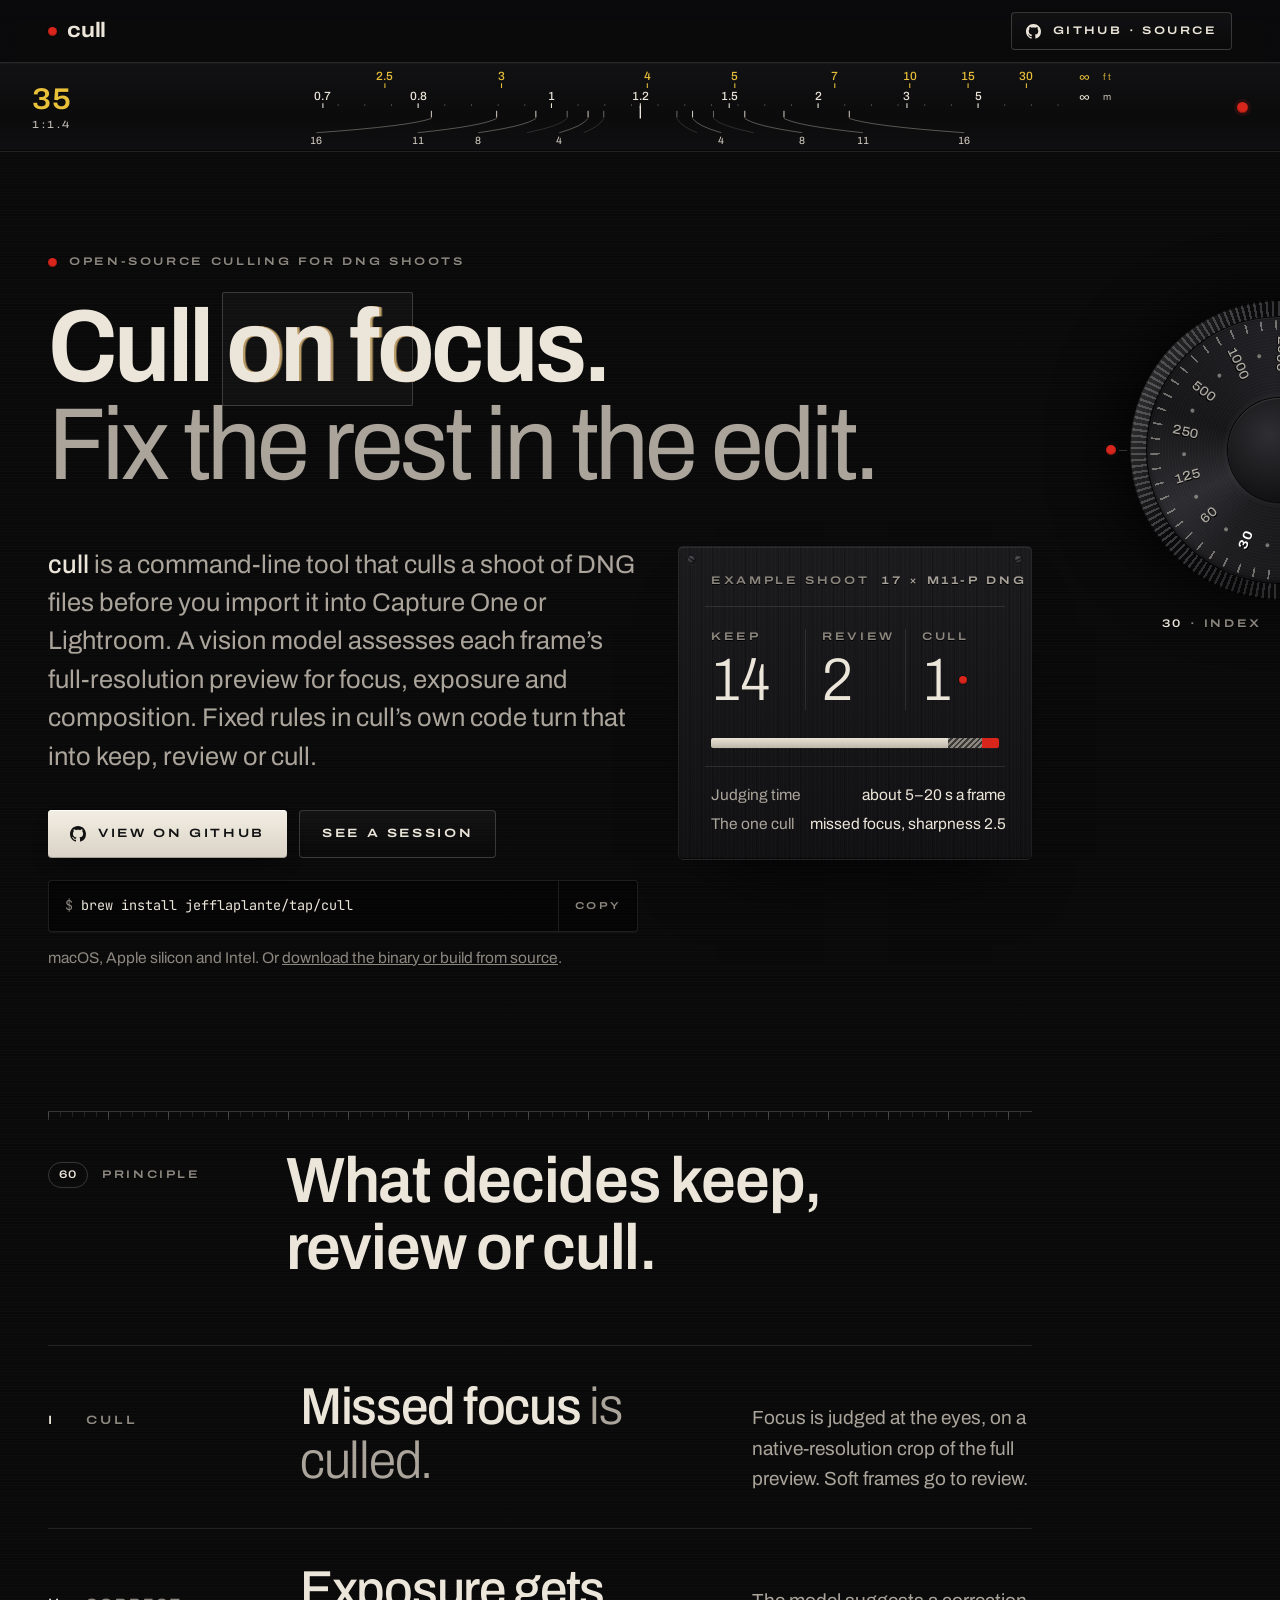
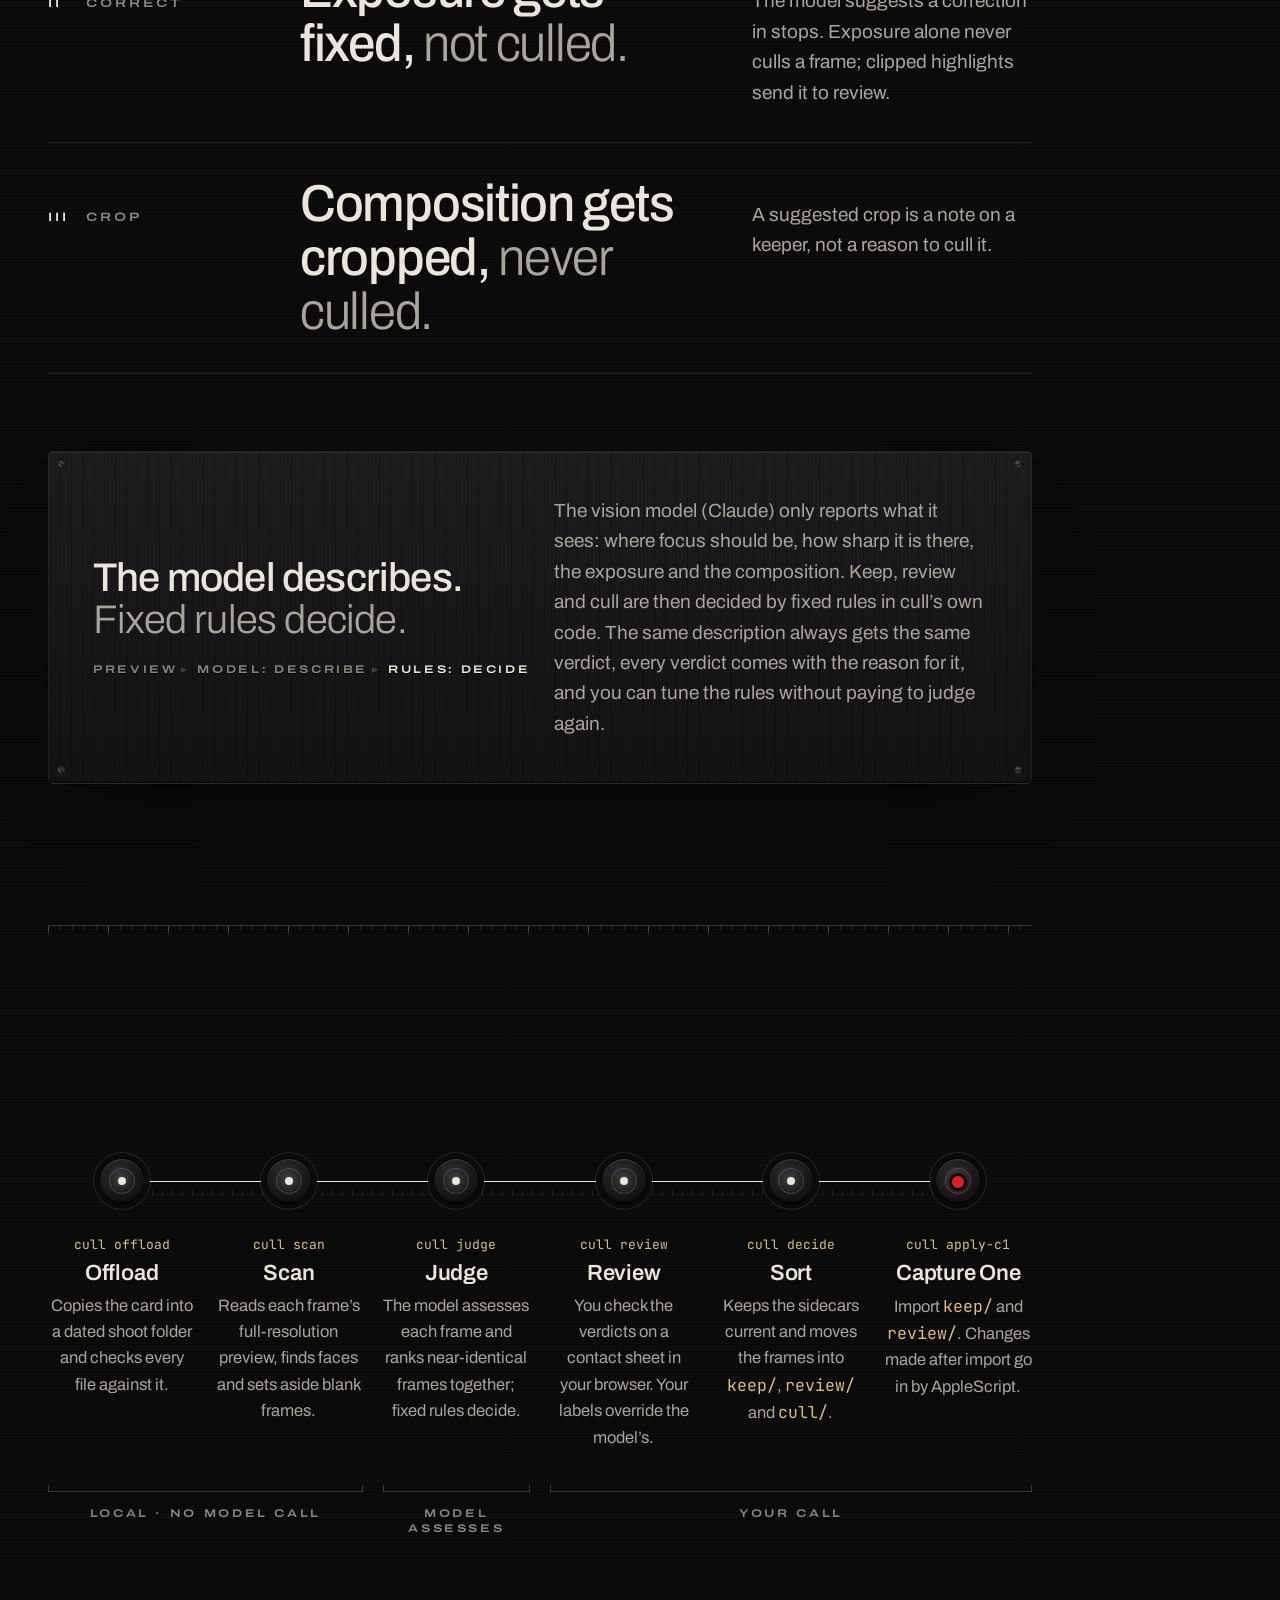
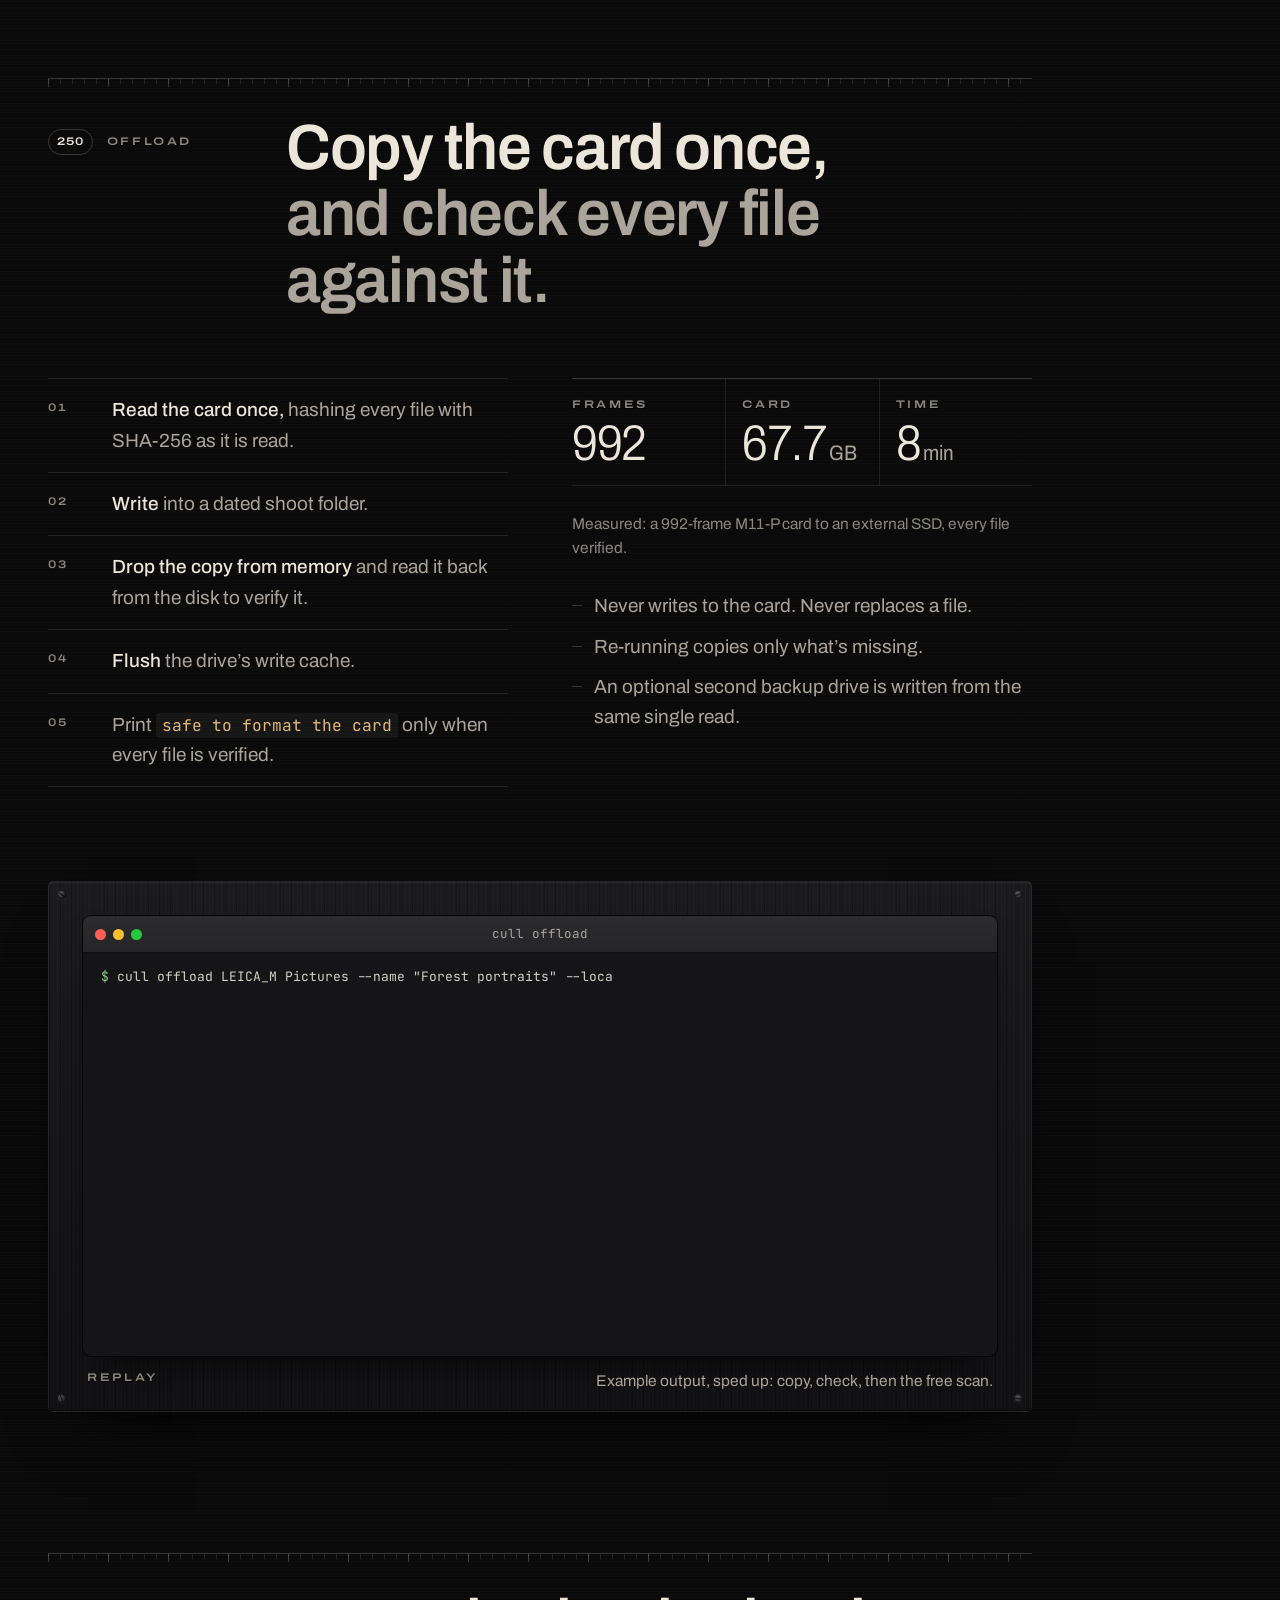
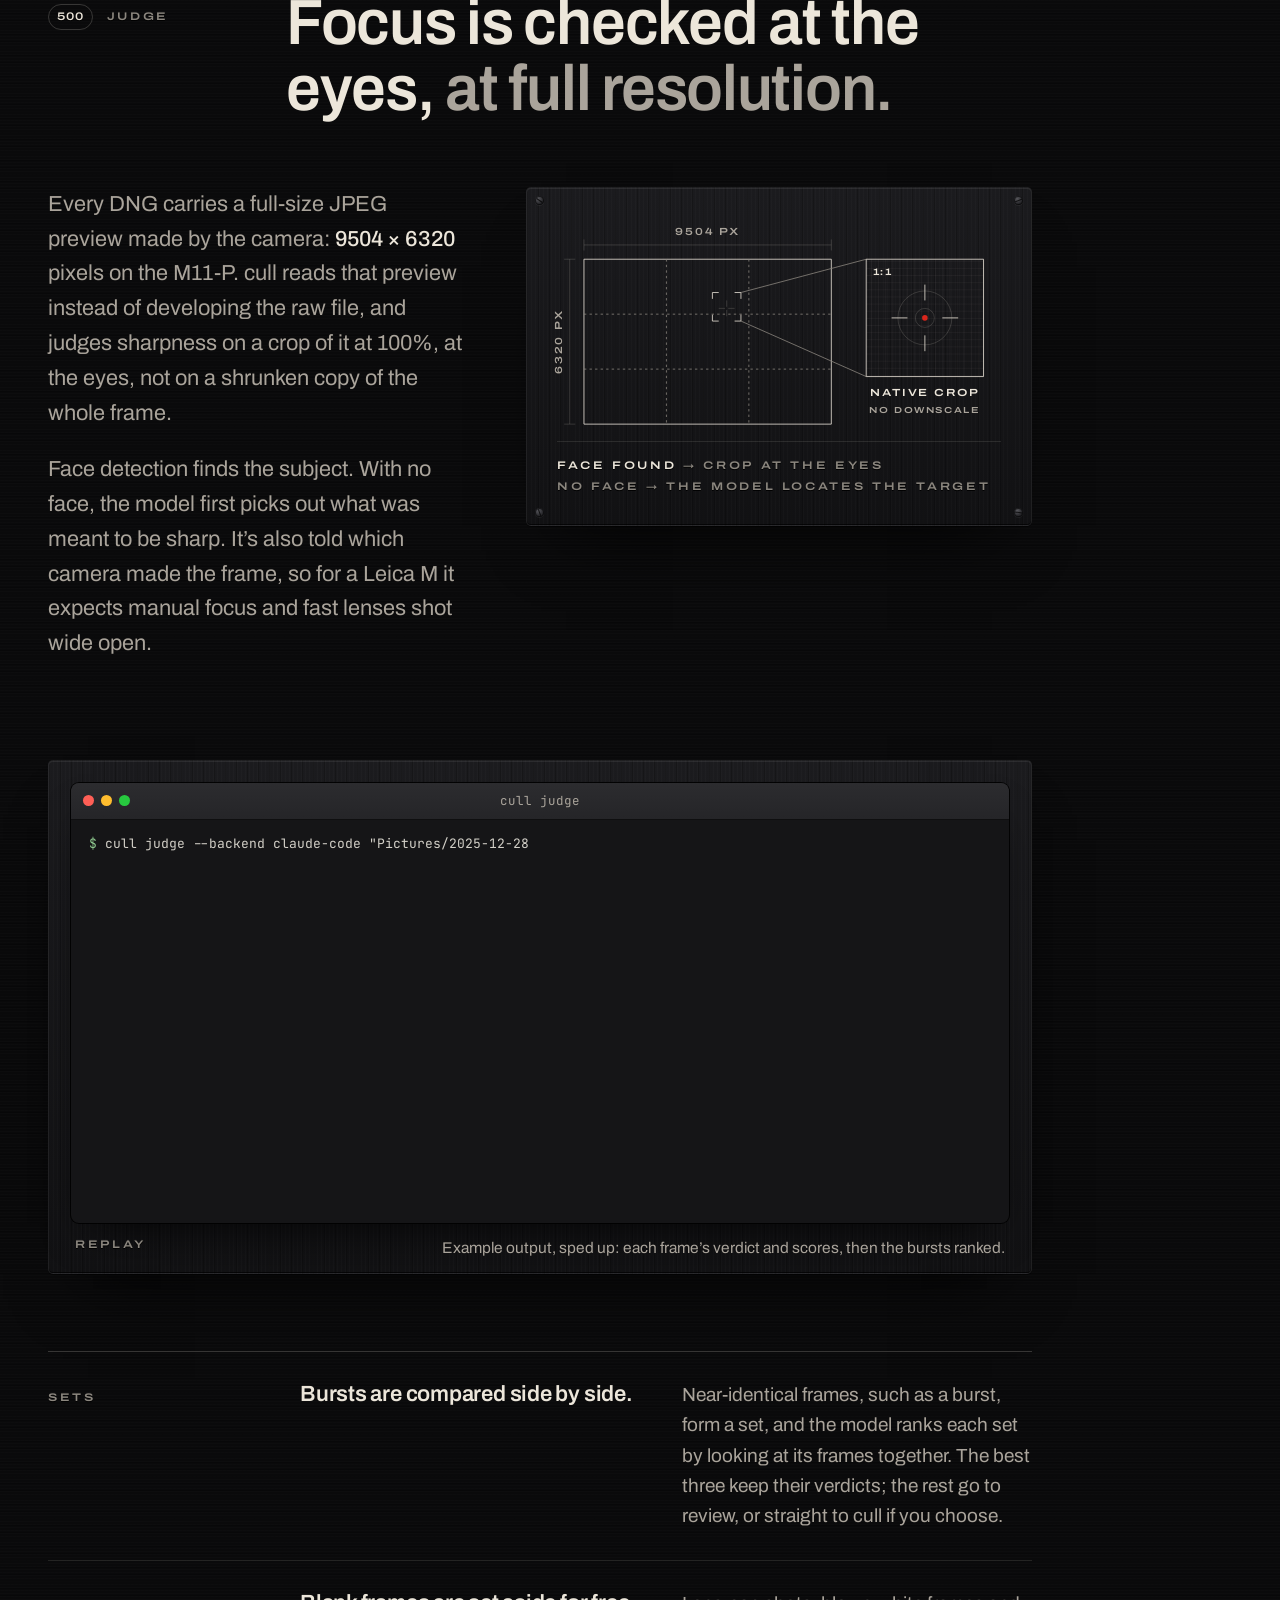
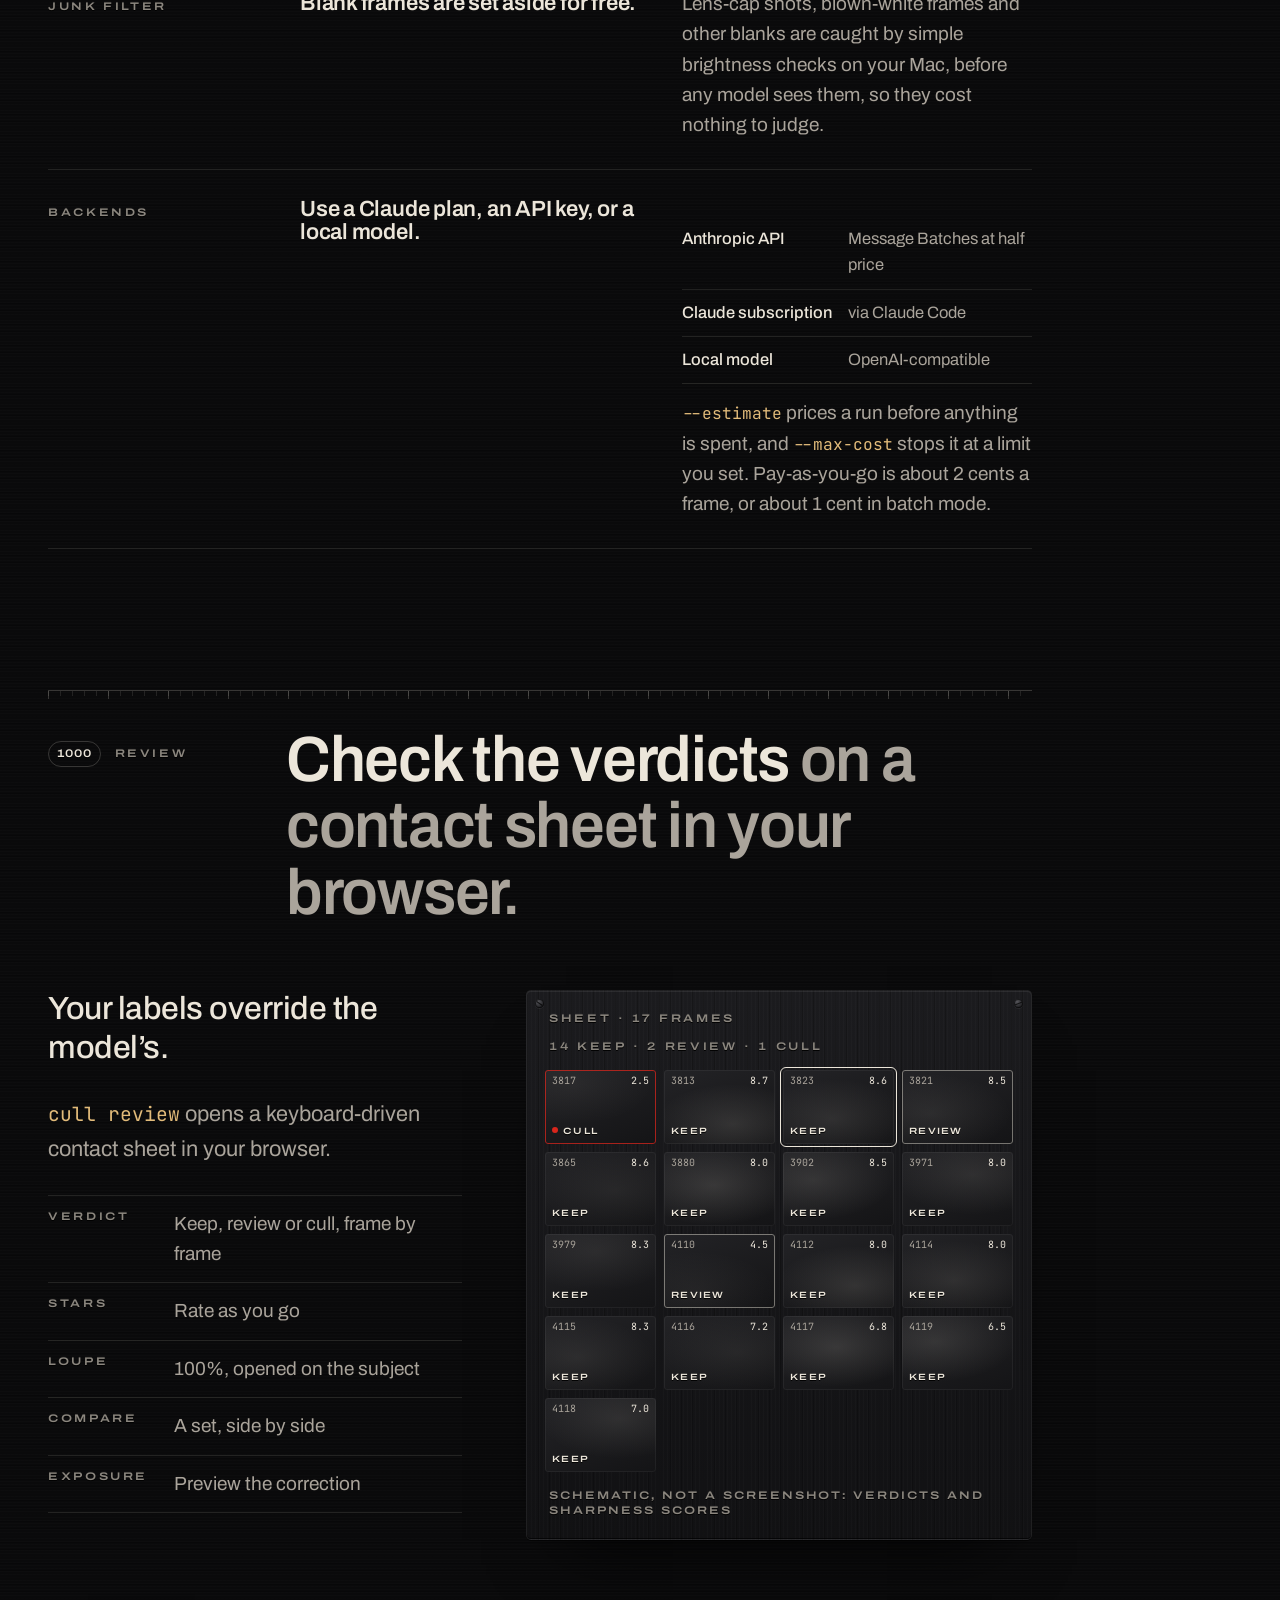
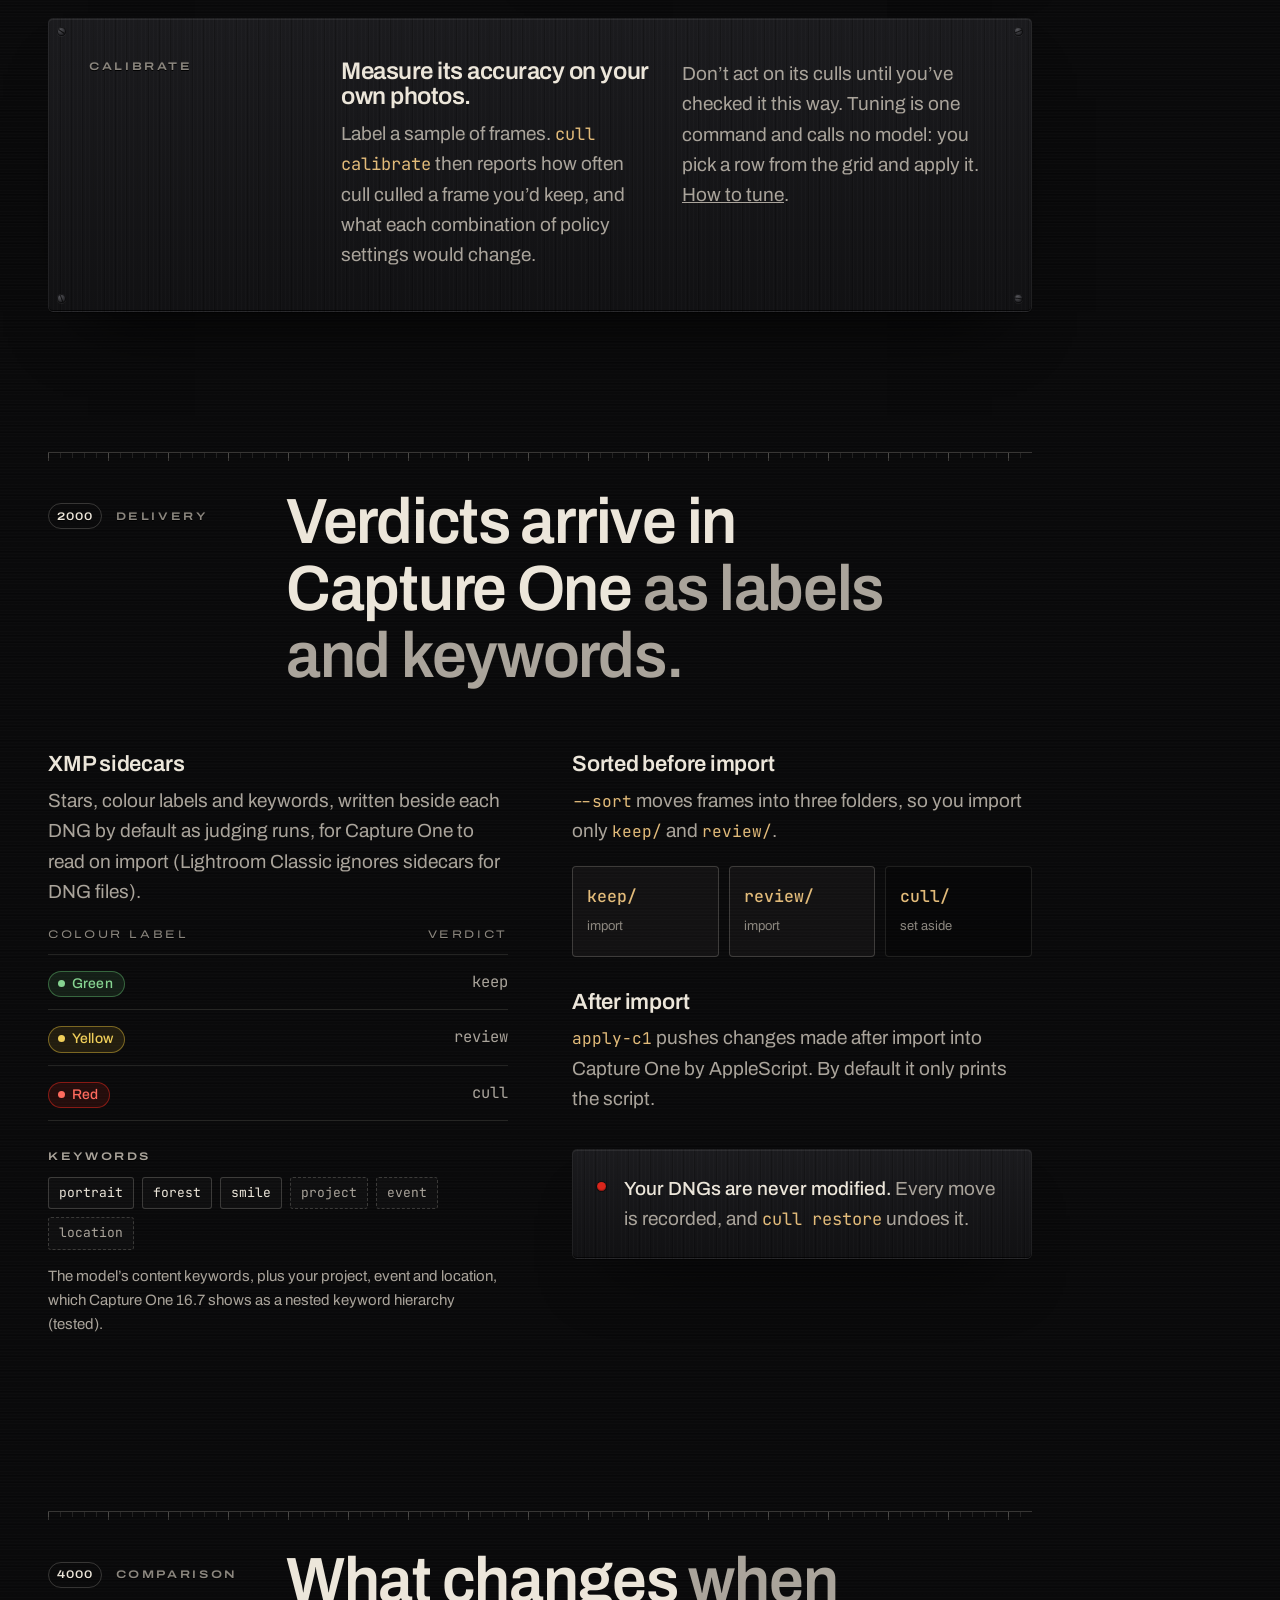
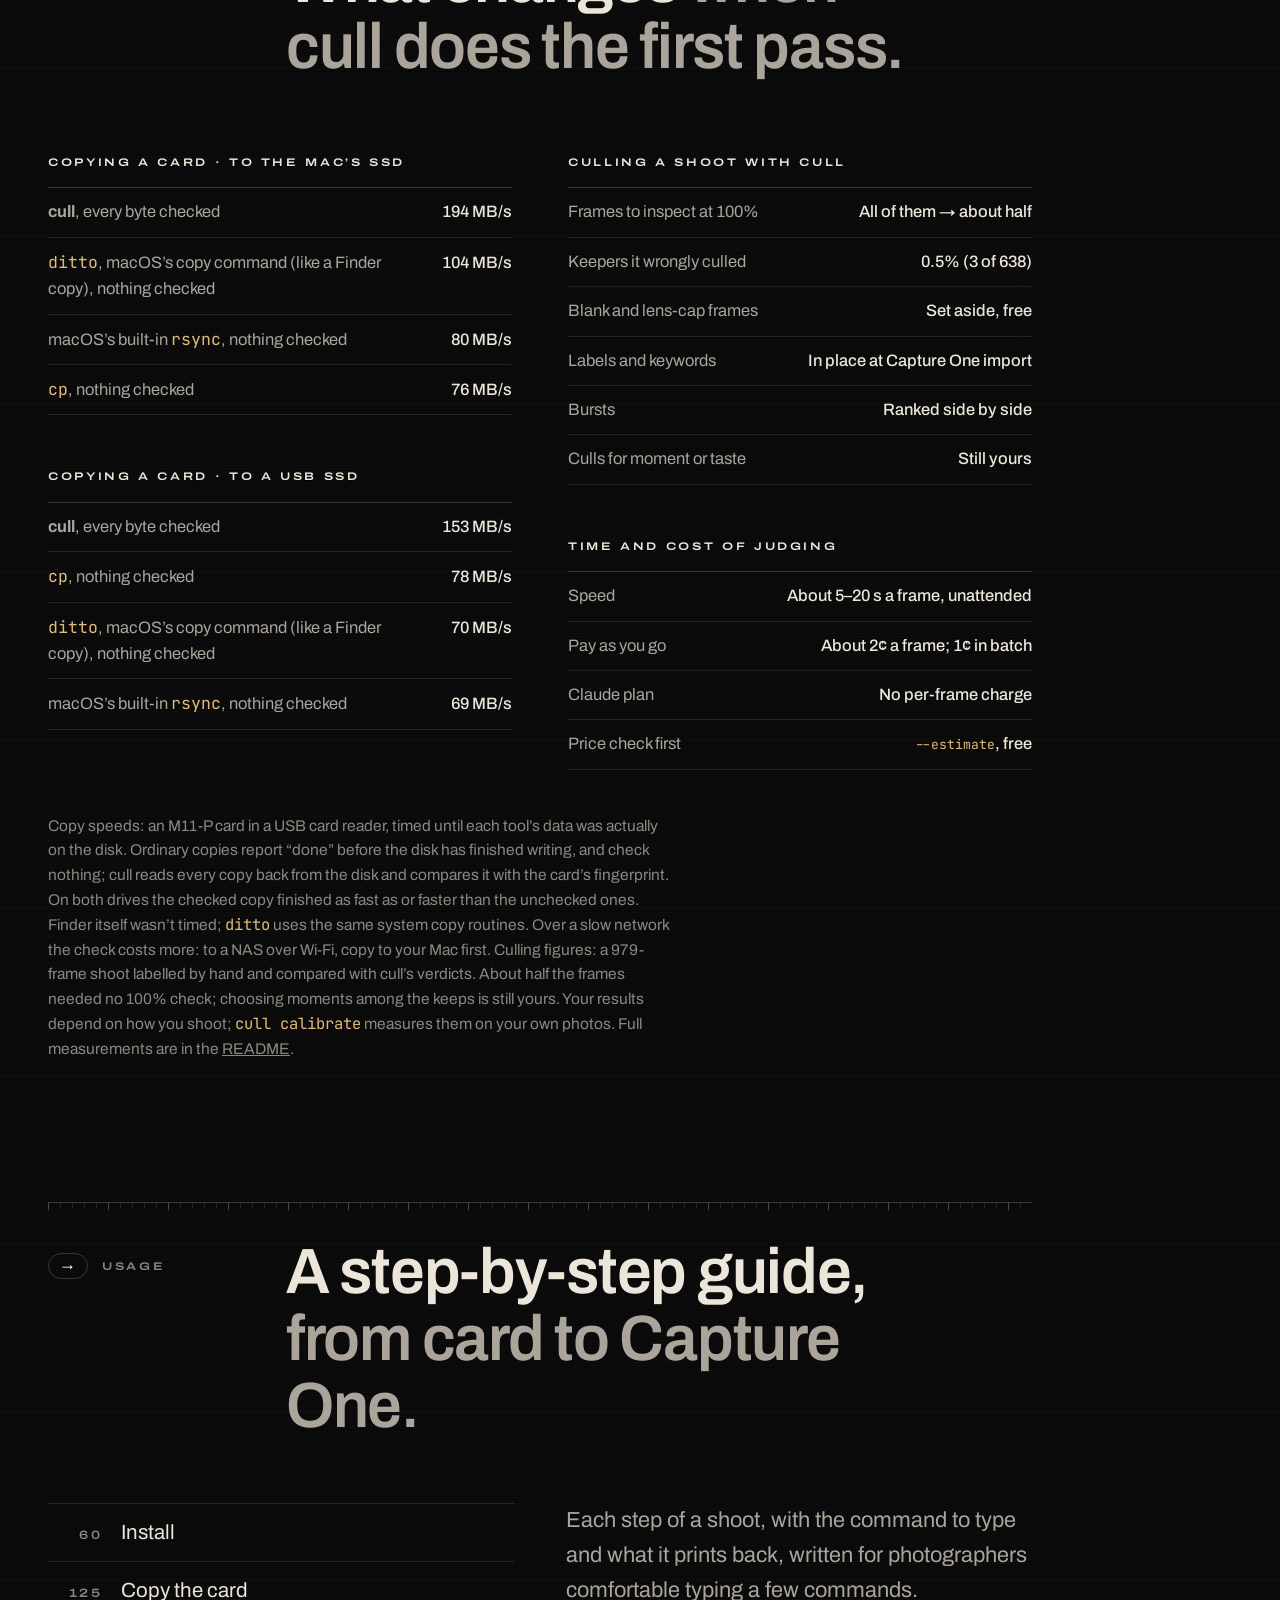
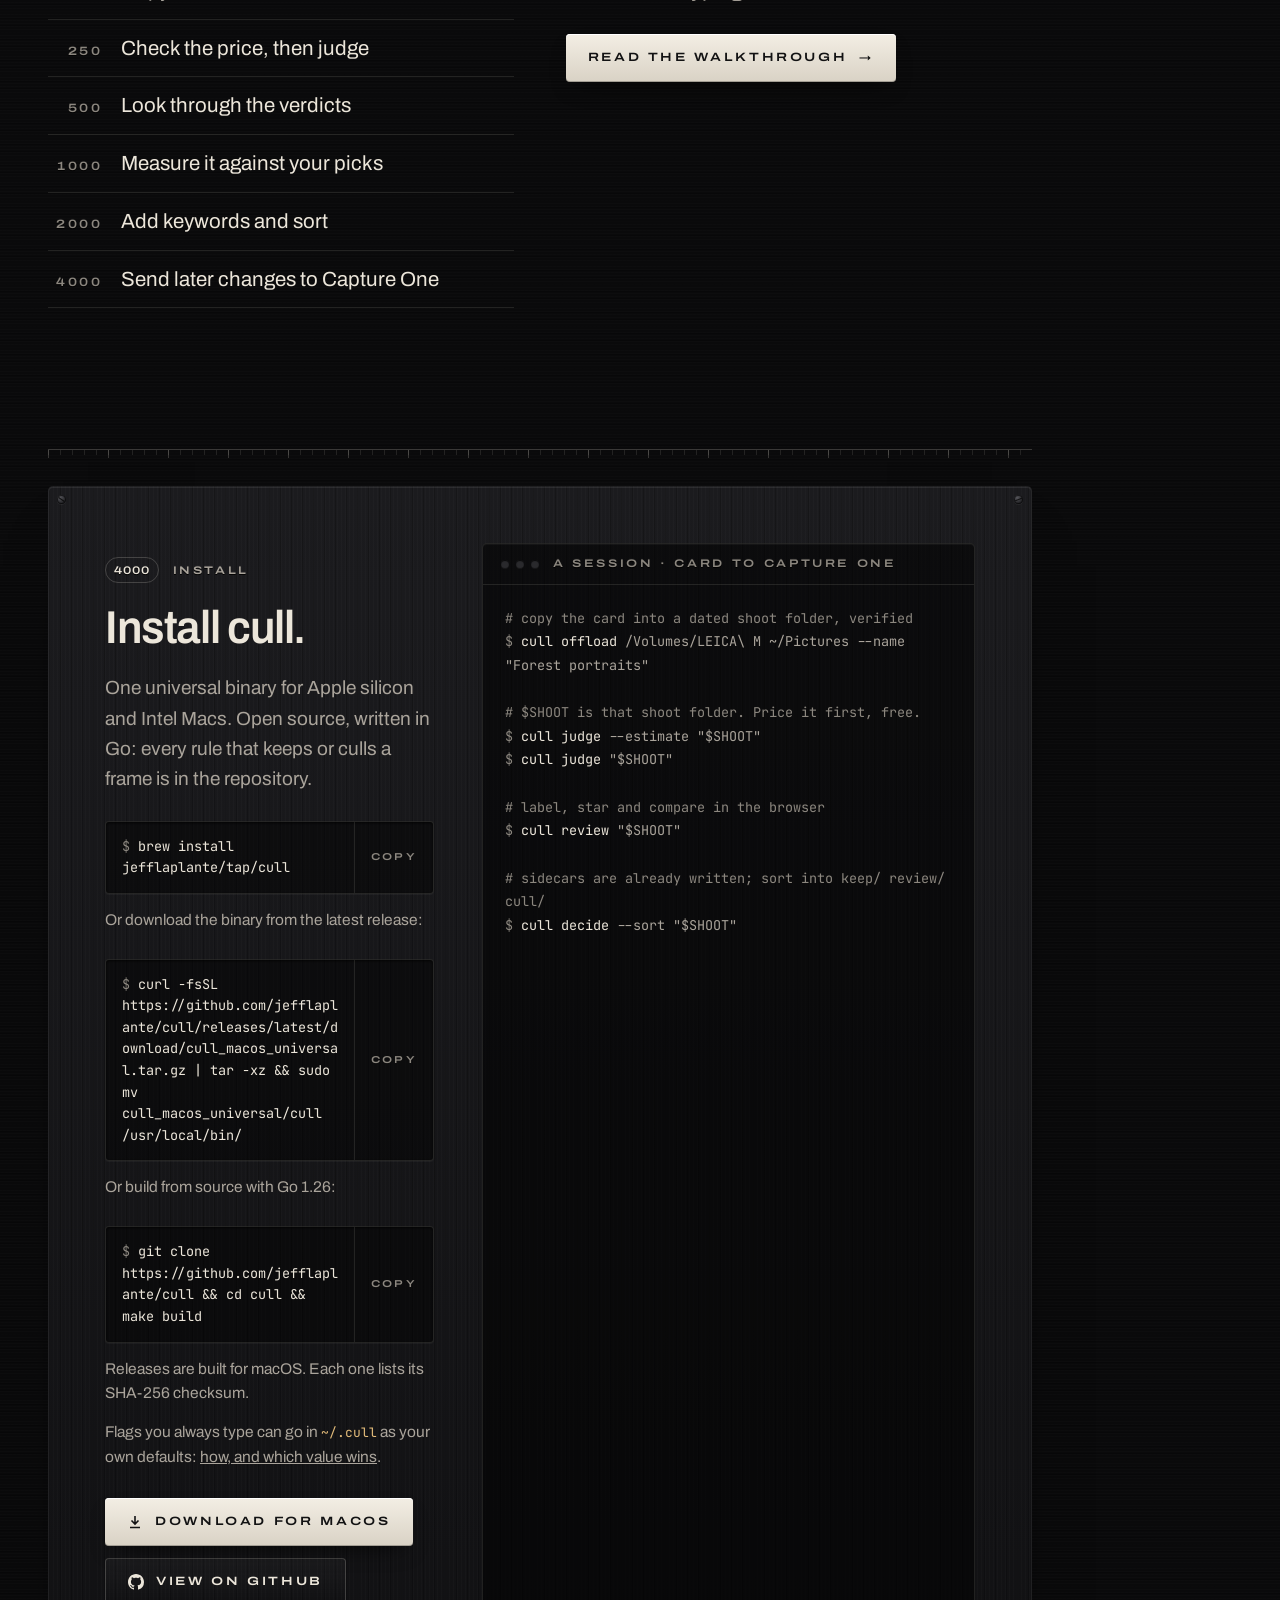
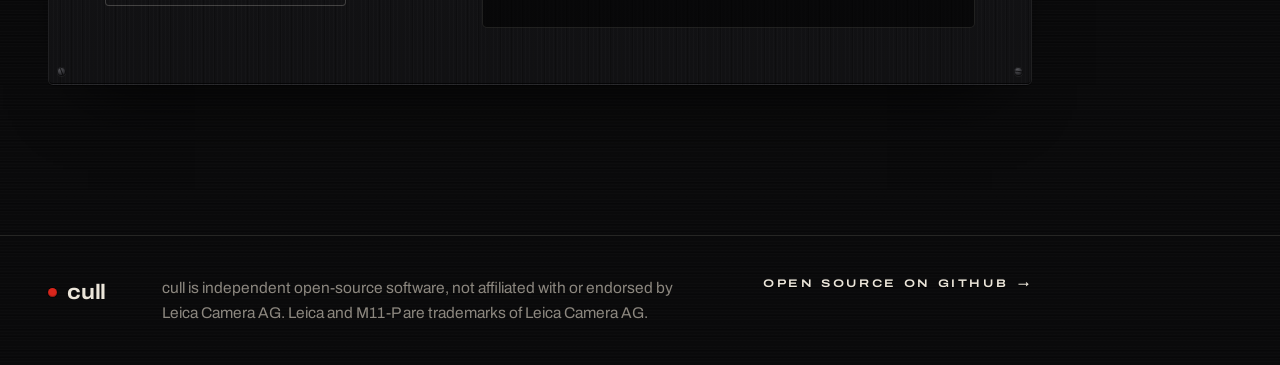
==== commit 4564d57f: "Docs: README's copy benchmark from one session (pipelined and older engine as separate rows; Wi-Fi l" ====
--- a/site/index.html
+++ b/site/index.html
@@ -489,19 +489,19 @@
         <table>
           <caption><span class="eng">Copying a card · to the Mac&rsquo;s SSD</span></caption>
           <tbody>
-            <tr><th scope="row"><strong>cull</strong>, every byte checked</th><td class="nw">210 MB/s</td></tr>
-            <tr><th scope="row"><code>ditto</code>, macOS&rsquo;s copy command (like a Finder copy), nothing checked</th><td class="nw">147 MB/s</td></tr>
-            <tr><th scope="row"><code>cp</code>, nothing checked</th><td class="nw">138 MB/s</td></tr>
-            <tr><th scope="row">macOS&rsquo;s built-in <code>rsync</code>, nothing checked</th><td class="nw">123 MB/s</td></tr>
+            <tr><th scope="row"><strong>cull</strong>, every byte checked</th><td class="nw">194 MB/s</td></tr>
+            <tr><th scope="row"><code>ditto</code>, macOS&rsquo;s copy command (like a Finder copy), nothing checked</th><td class="nw">104 MB/s</td></tr>
+            <tr><th scope="row">macOS&rsquo;s built-in <code>rsync</code>, nothing checked</th><td class="nw">80 MB/s</td></tr>
+            <tr><th scope="row"><code>cp</code>, nothing checked</th><td class="nw">76 MB/s</td></tr>
           </tbody>
         </table>
         <table>
           <caption><span class="eng">Copying a card · to a USB SSD</span></caption>
           <tbody>
             <tr><th scope="row"><strong>cull</strong>, every byte checked</th><td class="nw">153 MB/s</td></tr>
-            <tr><th scope="row"><code>cp</code>, nothing checked</th><td class="nw">145 MB/s</td></tr>
-            <tr><th scope="row"><code>ditto</code>, macOS&rsquo;s copy command (like a Finder copy), nothing checked</th><td class="nw">143 MB/s</td></tr>
-            <tr><th scope="row">macOS&rsquo;s built-in <code>rsync</code>, nothing checked</th><td class="nw">100 MB/s</td></tr>
+            <tr><th scope="row"><code>cp</code>, nothing checked</th><td class="nw">78 MB/s</td></tr>
+            <tr><th scope="row"><code>ditto</code>, macOS&rsquo;s copy command (like a Finder copy), nothing checked</th><td class="nw">70 MB/s</td></tr>
+            <tr><th scope="row">macOS&rsquo;s built-in <code>rsync</code>, nothing checked</th><td class="nw">69 MB/s</td></tr>
           </tbody>
         </table>
       </div>
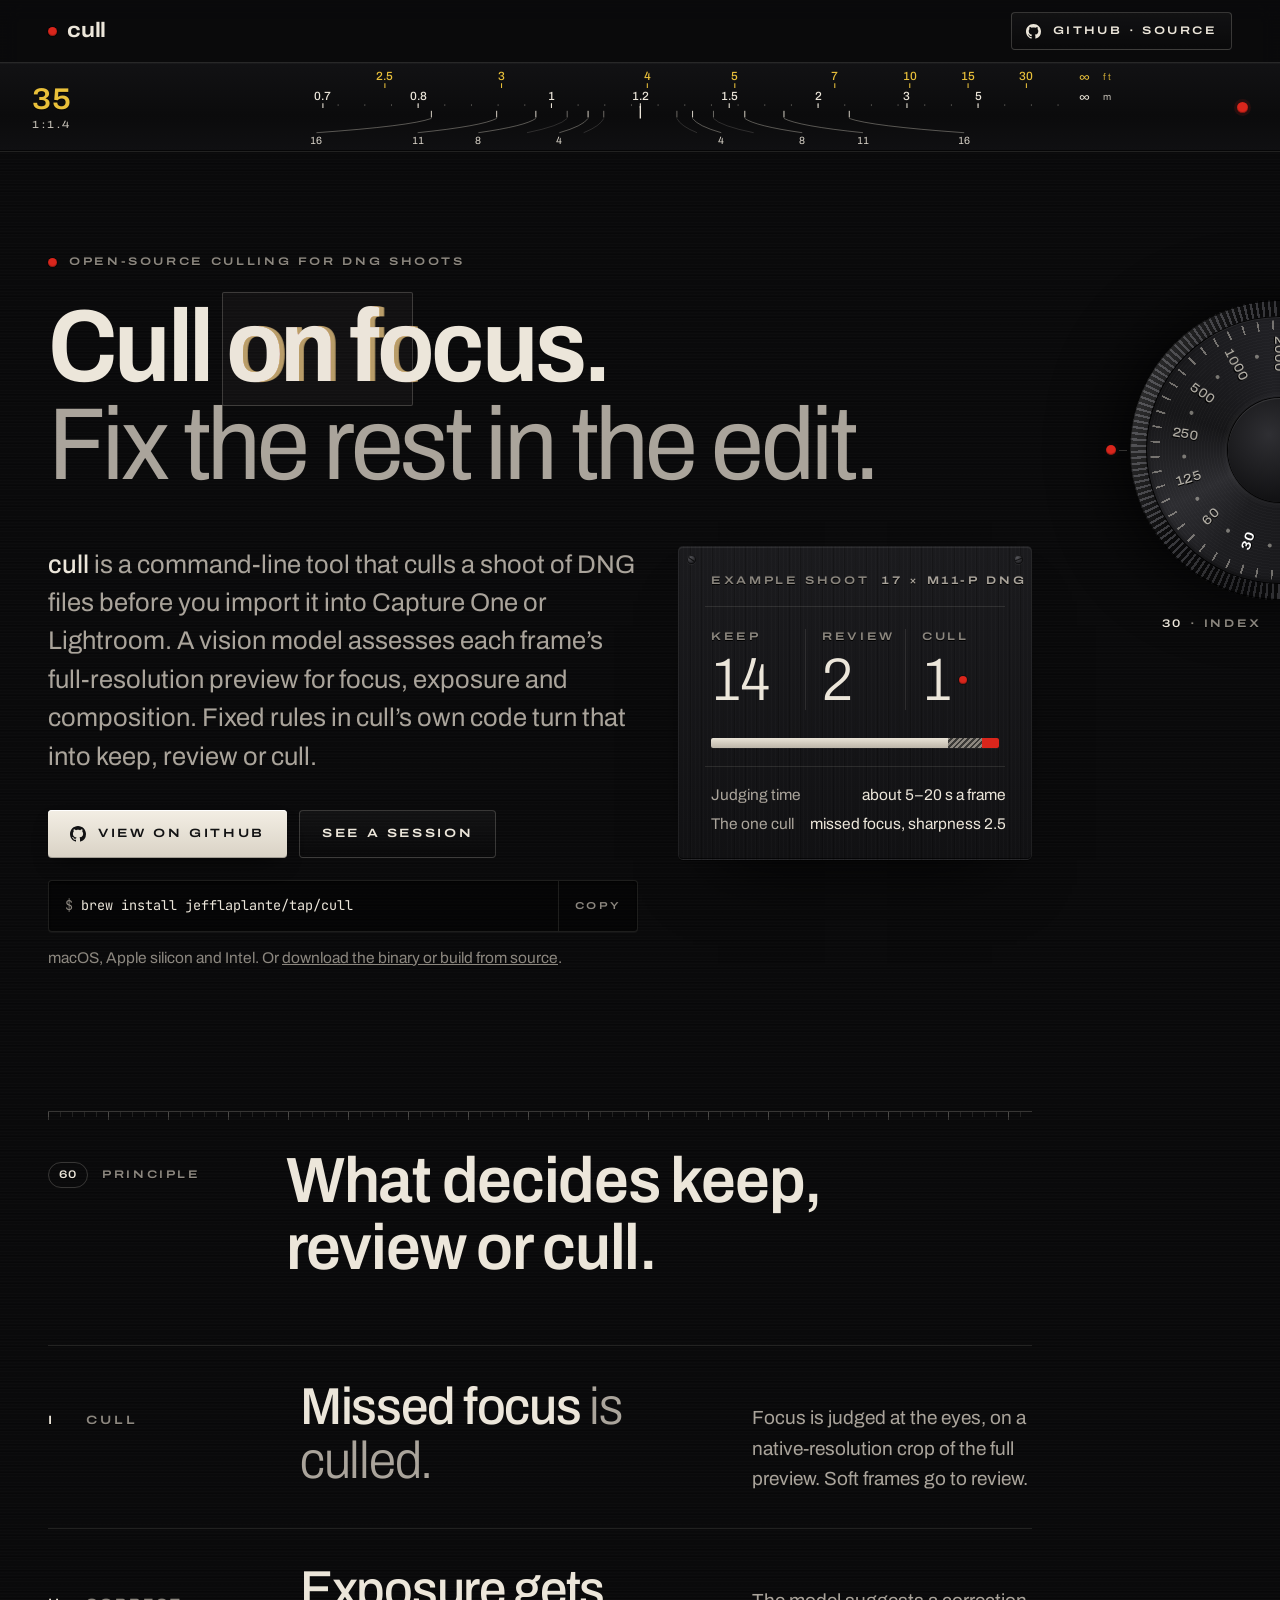
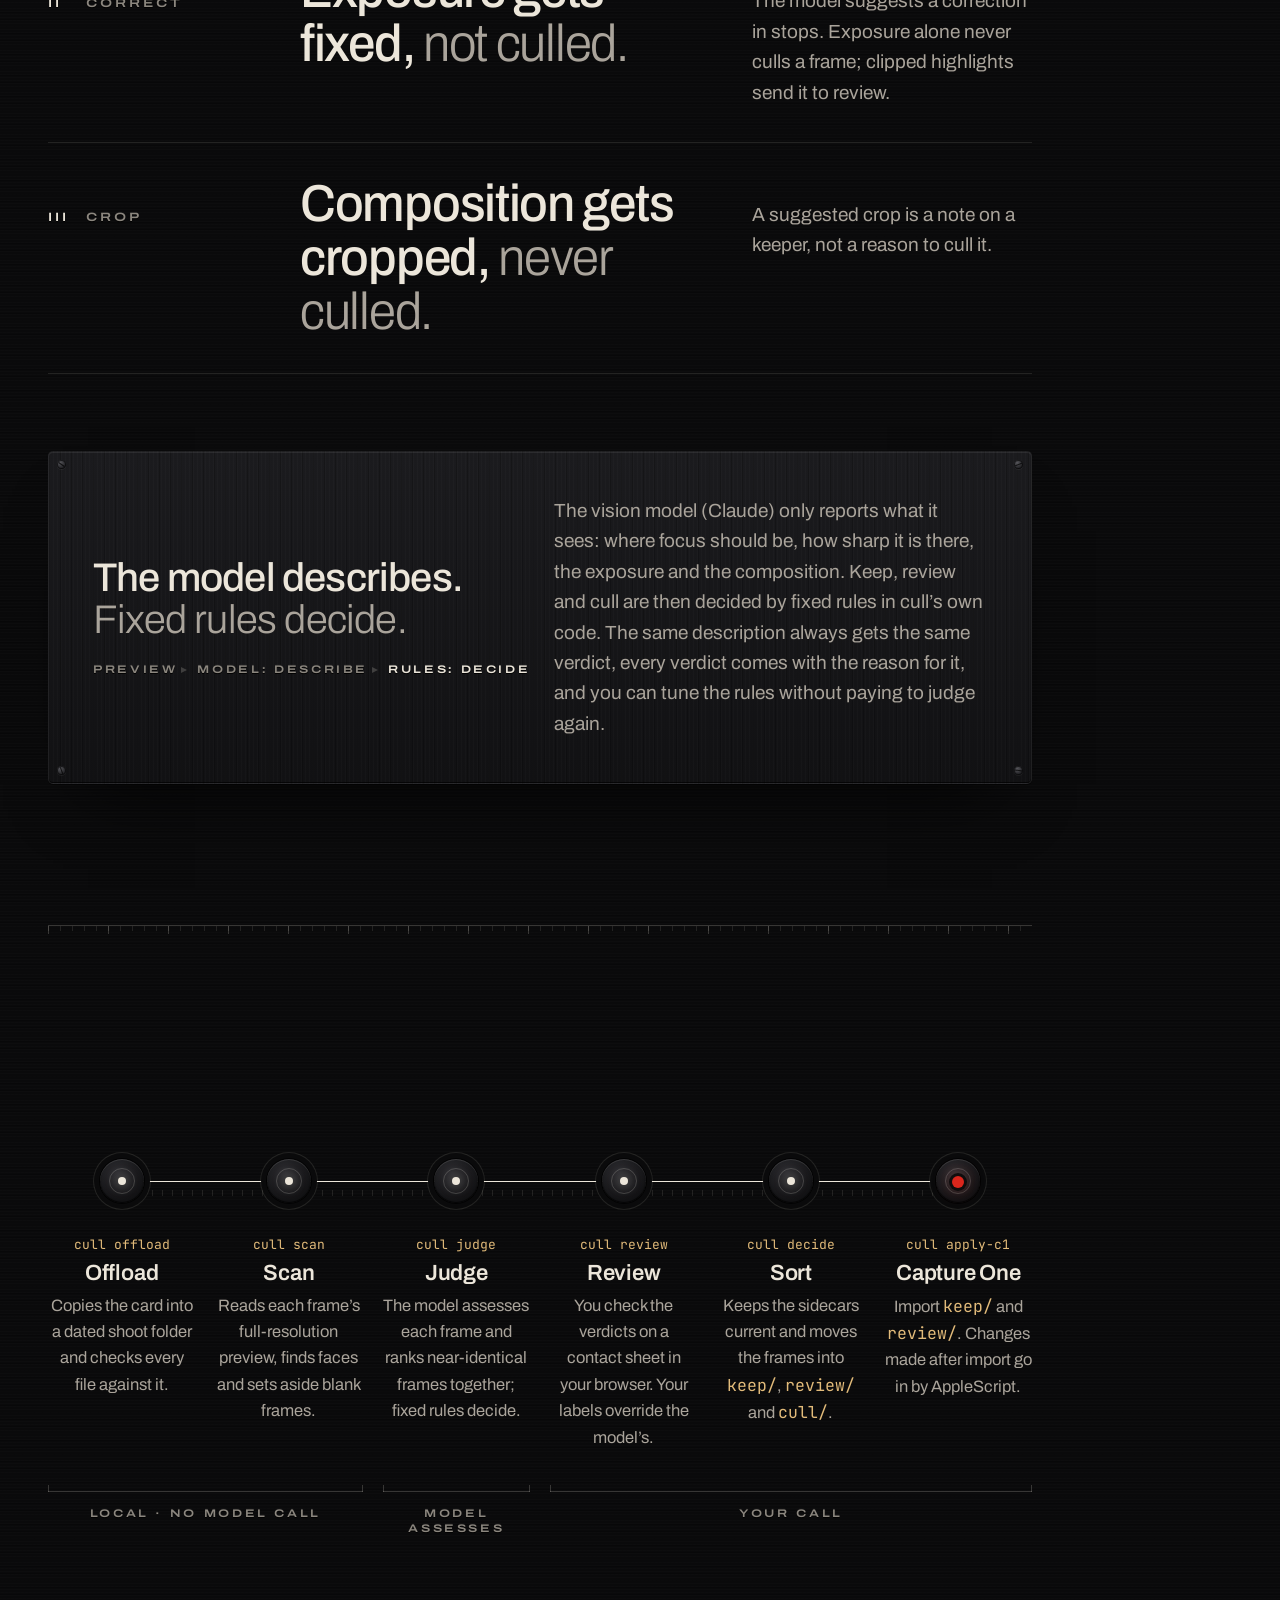
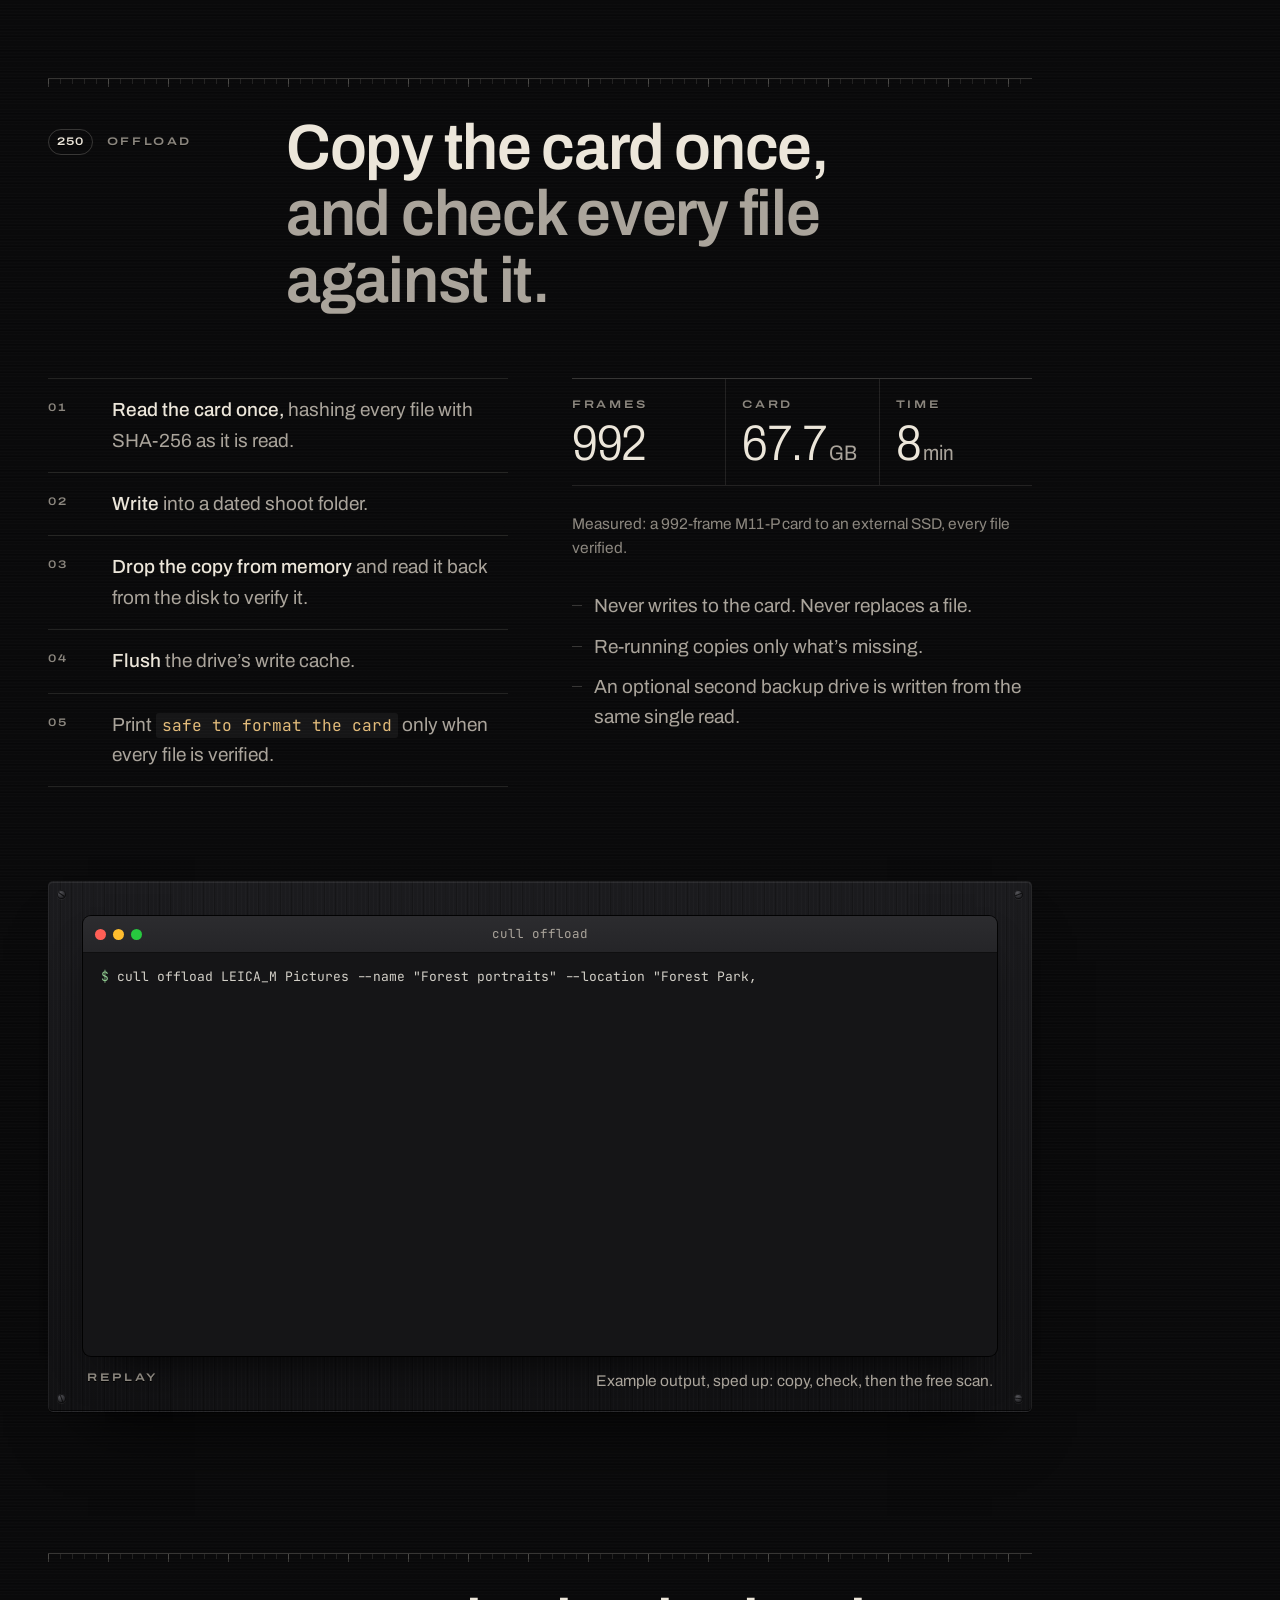
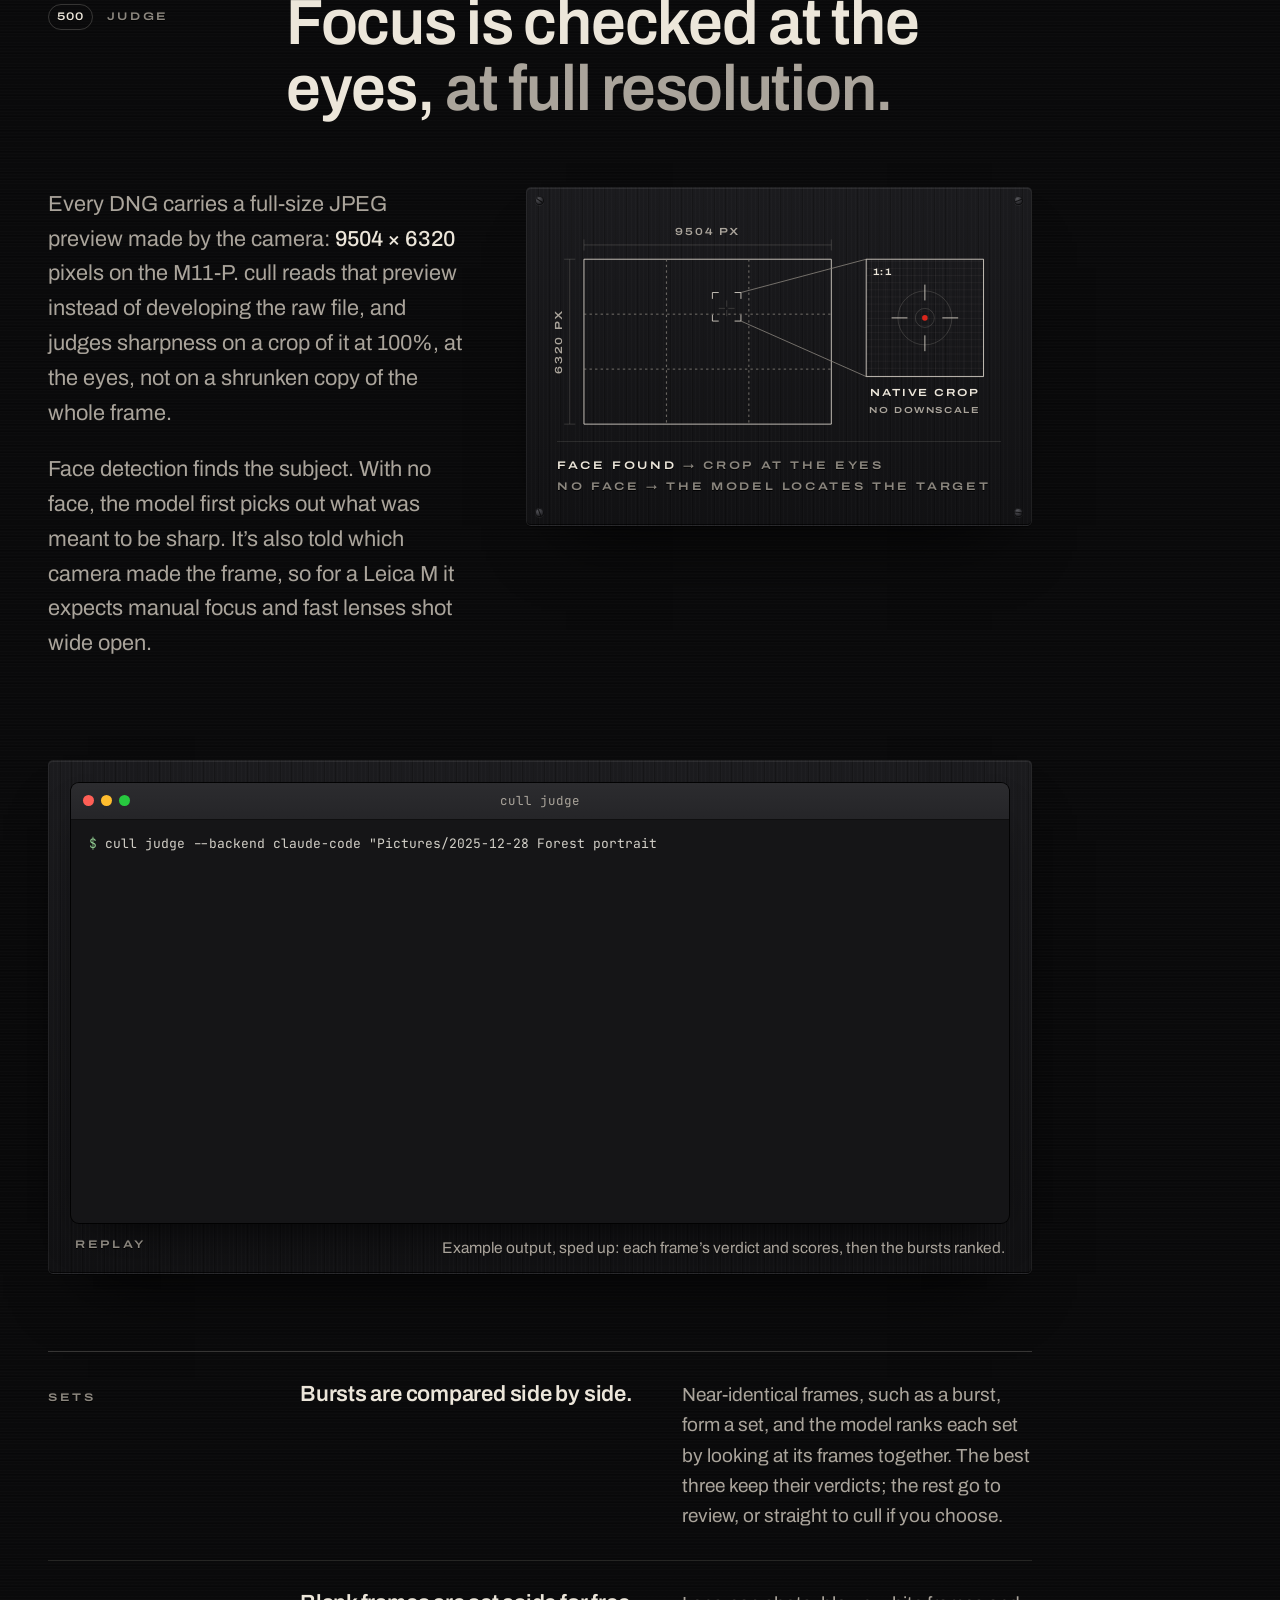
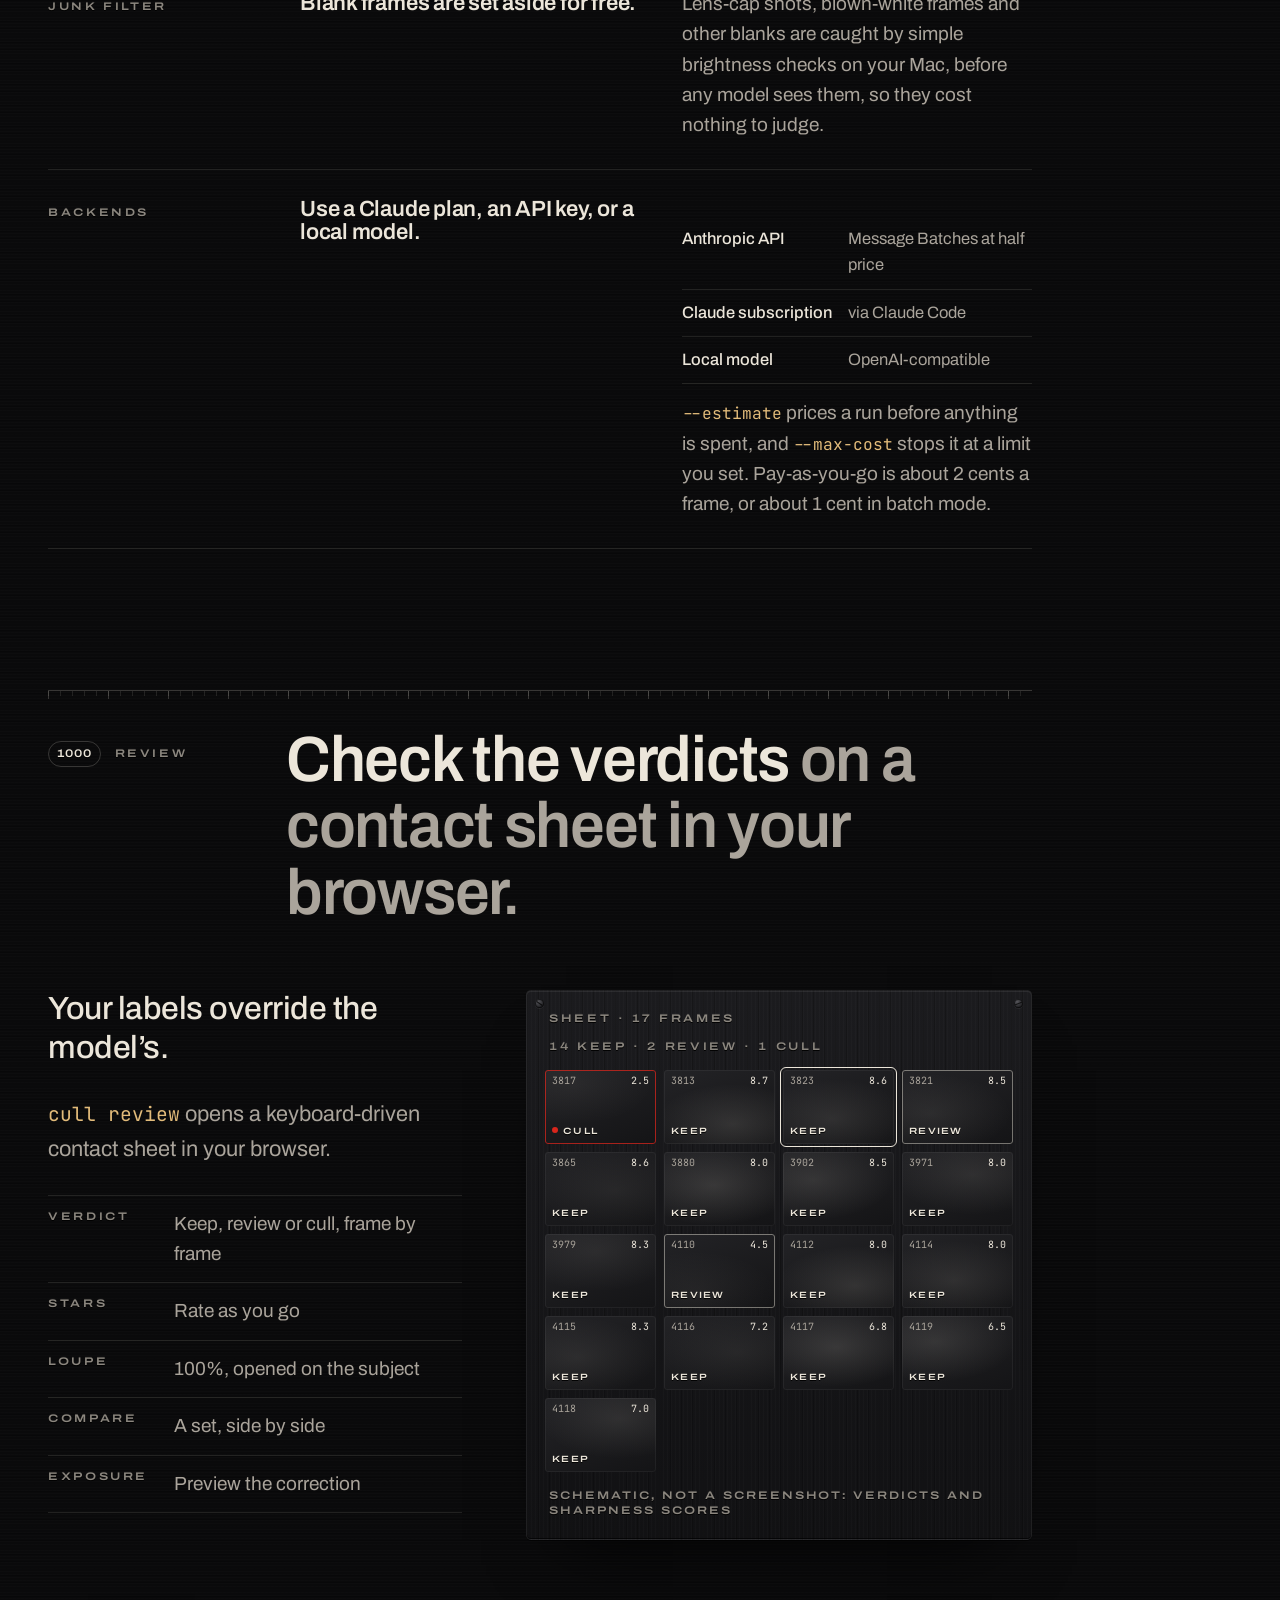
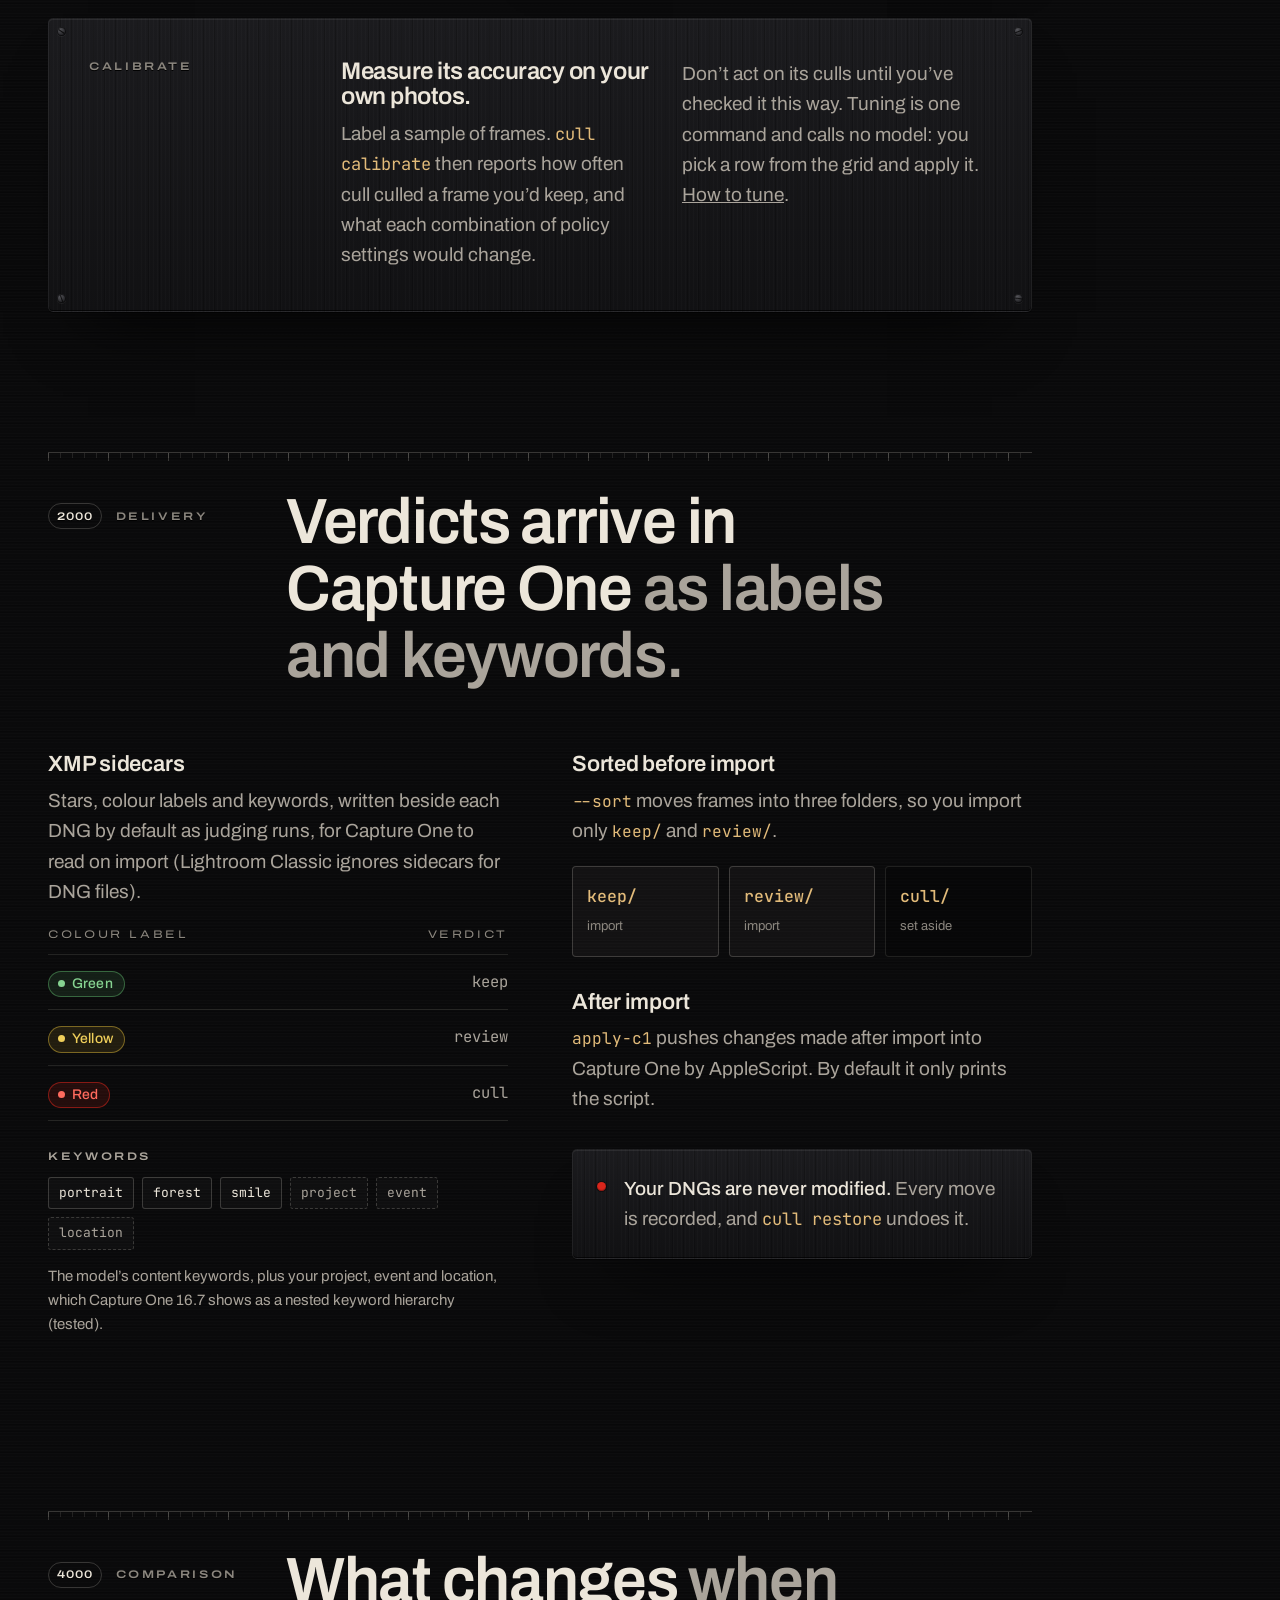
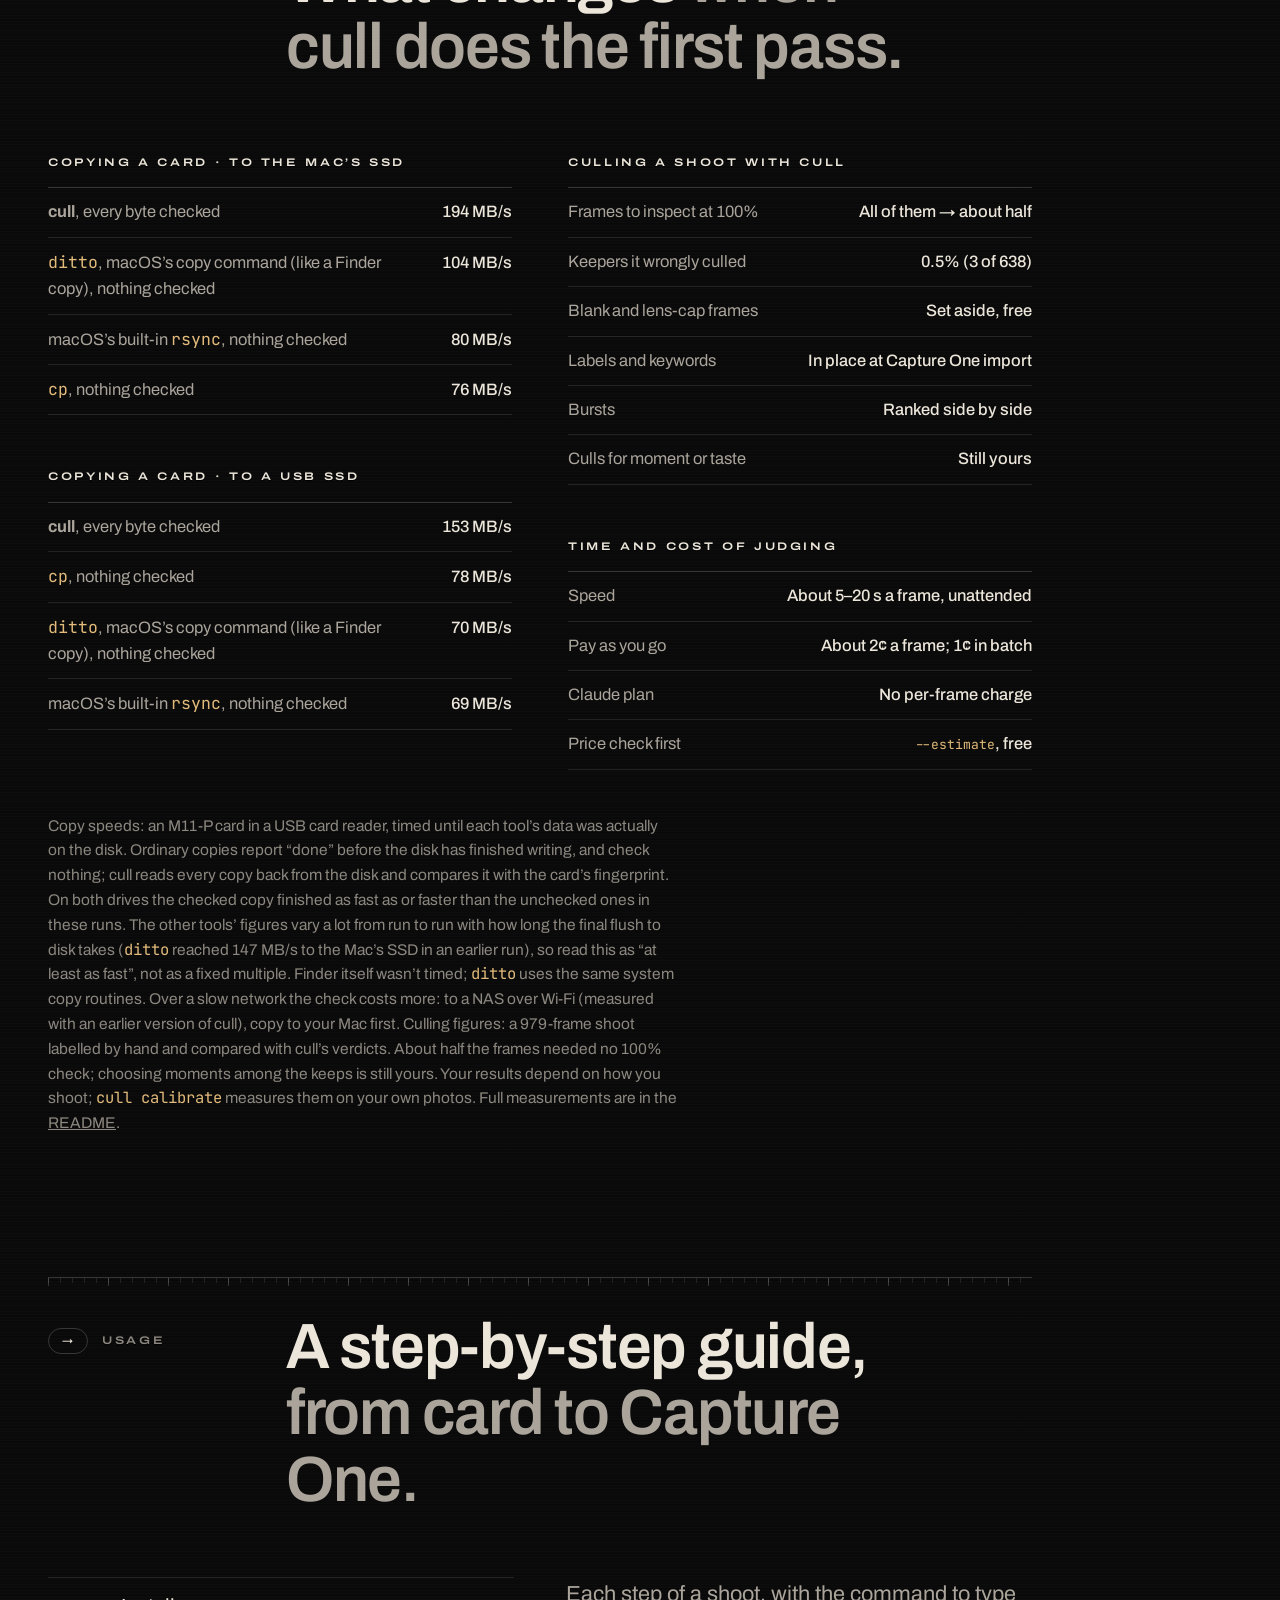
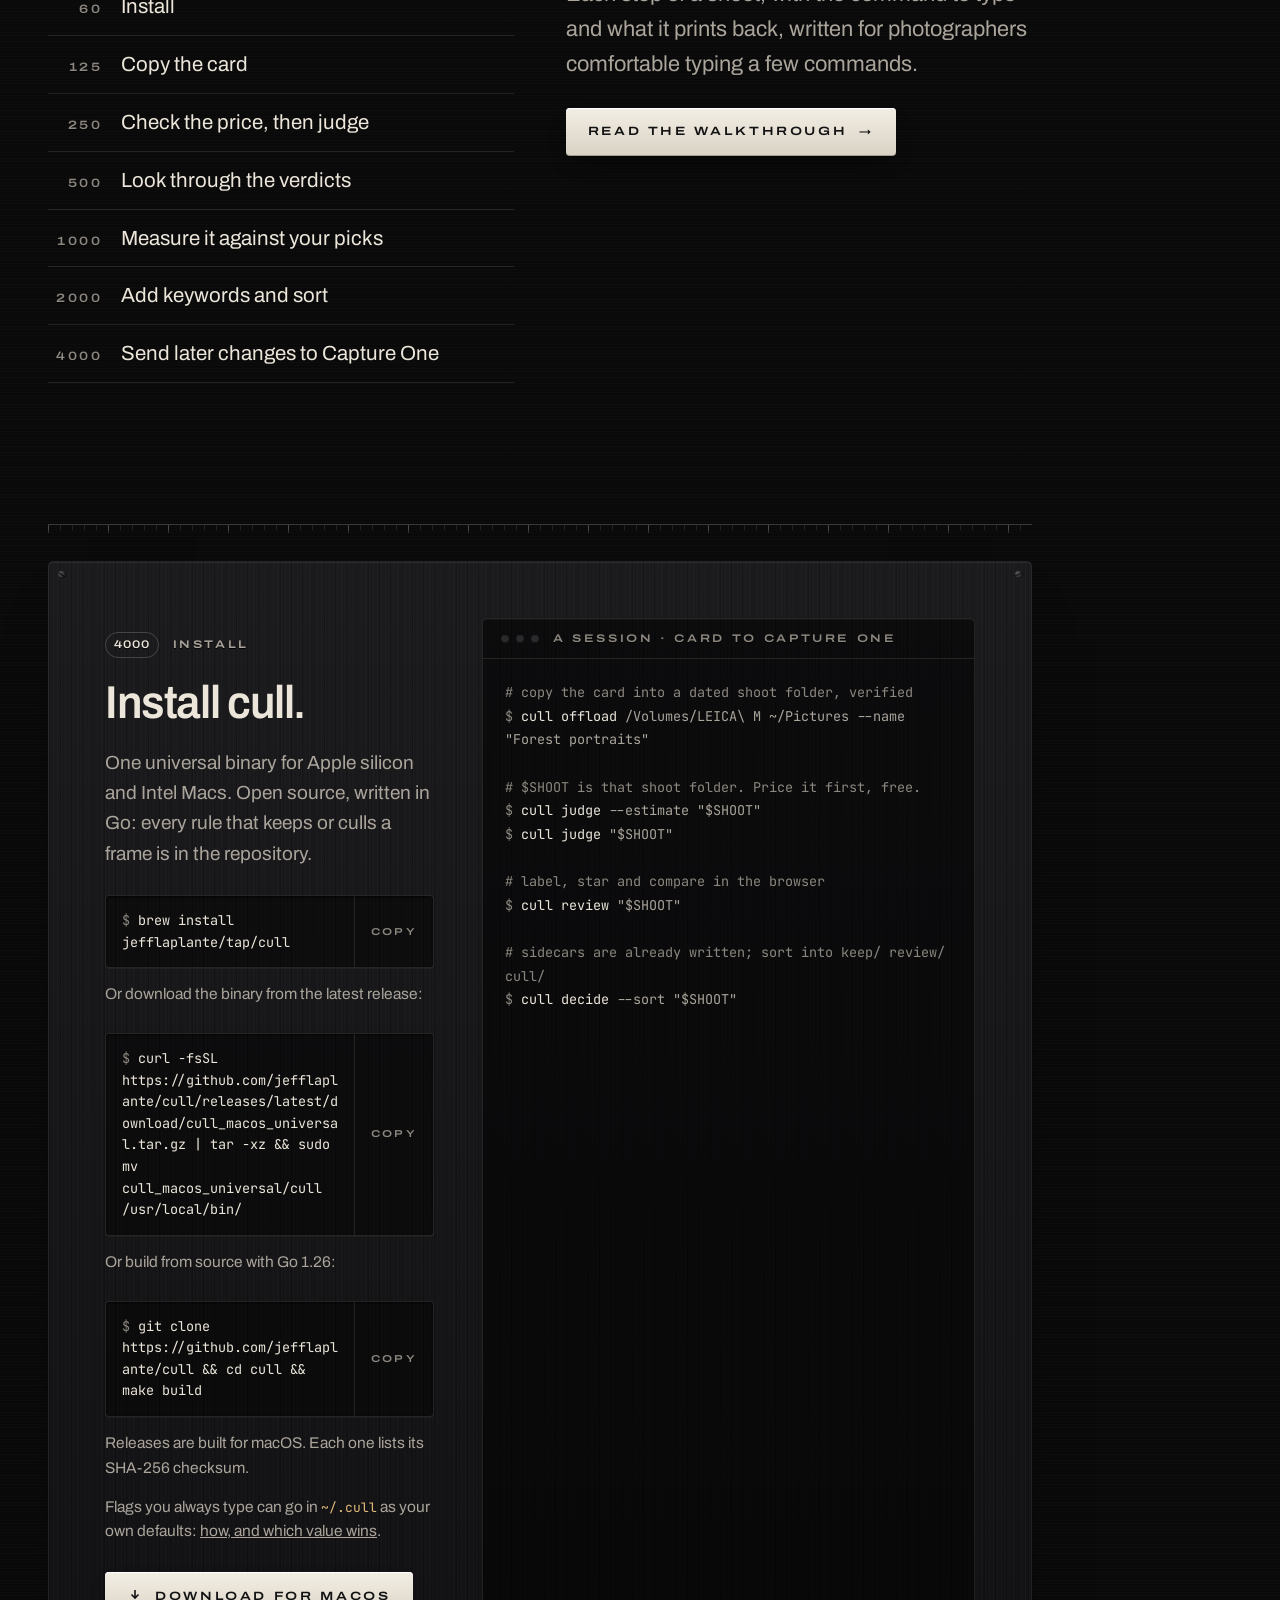
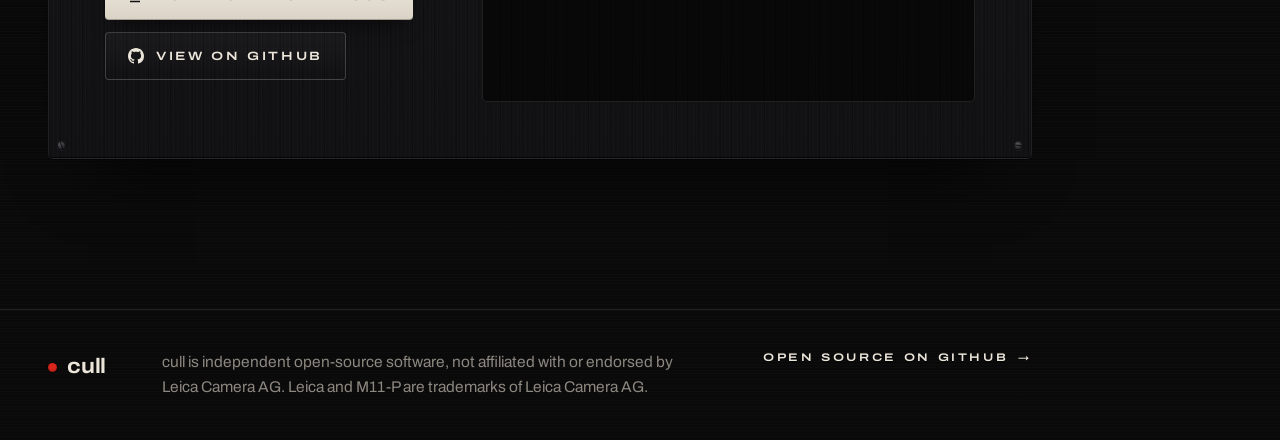
==== commit 0367dfa7: "Site: the copy comparison says the other tools' figures vary between runs, and the Wi-Fi advice is f" ====
--- a/site/index.html
+++ b/site/index.html
@@ -528,7 +528,7 @@
         </table>
       </div>
     </div>
-    <p class="spec-note">Copy speeds: an <span class="nb">M11-P</span> card in a USB card reader, timed until each tool&rsquo;s data was actually on the disk. Ordinary copies report &ldquo;done&rdquo; before the disk has finished writing, and check nothing; cull reads every copy back from the disk and compares it with the card&rsquo;s fingerprint. On both drives the checked copy finished as fast as or faster than the unchecked ones. Finder itself wasn&rsquo;t timed; <code>ditto</code> uses the same system copy routines. Over a slow network the check costs more: to a NAS over Wi-Fi, copy to your Mac first. Culling figures: a 979-frame shoot labelled by hand and compared with cull&rsquo;s verdicts. About half the frames needed no 100% check; choosing moments among the keeps is still yours. Your results depend on how you shoot; <code>cull calibrate</code> measures them on your own photos. Full measurements are in the <a href="https://github.com/jefflaplante/cull#readme">README</a>.</p>
+    <p class="spec-note">Copy speeds: an <span class="nb">M11-P</span> card in a USB card reader, timed until each tool&rsquo;s data was actually on the disk. Ordinary copies report &ldquo;done&rdquo; before the disk has finished writing, and check nothing; cull reads every copy back from the disk and compares it with the card&rsquo;s fingerprint. On both drives the checked copy finished as fast as or faster than the unchecked ones in these runs. The other tools&rsquo; figures vary a lot from run to run with how long the final flush to disk takes (<code>ditto</code> reached 147 MB/s to the Mac&rsquo;s SSD in an earlier run), so read this as &ldquo;at least as fast&rdquo;, not as a fixed multiple. Finder itself wasn&rsquo;t timed; <code>ditto</code> uses the same system copy routines. Over a slow network the check costs more: to a NAS over Wi-Fi (measured with an earlier version of cull), copy to your Mac first. Culling figures: a 979-frame shoot labelled by hand and compared with cull&rsquo;s verdicts. About half the frames needed no 100% check; choosing moments among the keeps is still yours. Your results depend on how you shoot; <code>cull calibrate</code> measures them on your own photos. Full measurements are in the <a href="https://github.com/jefflaplante/cull#readme">README</a>.</p>
   </div>
 </section>
 
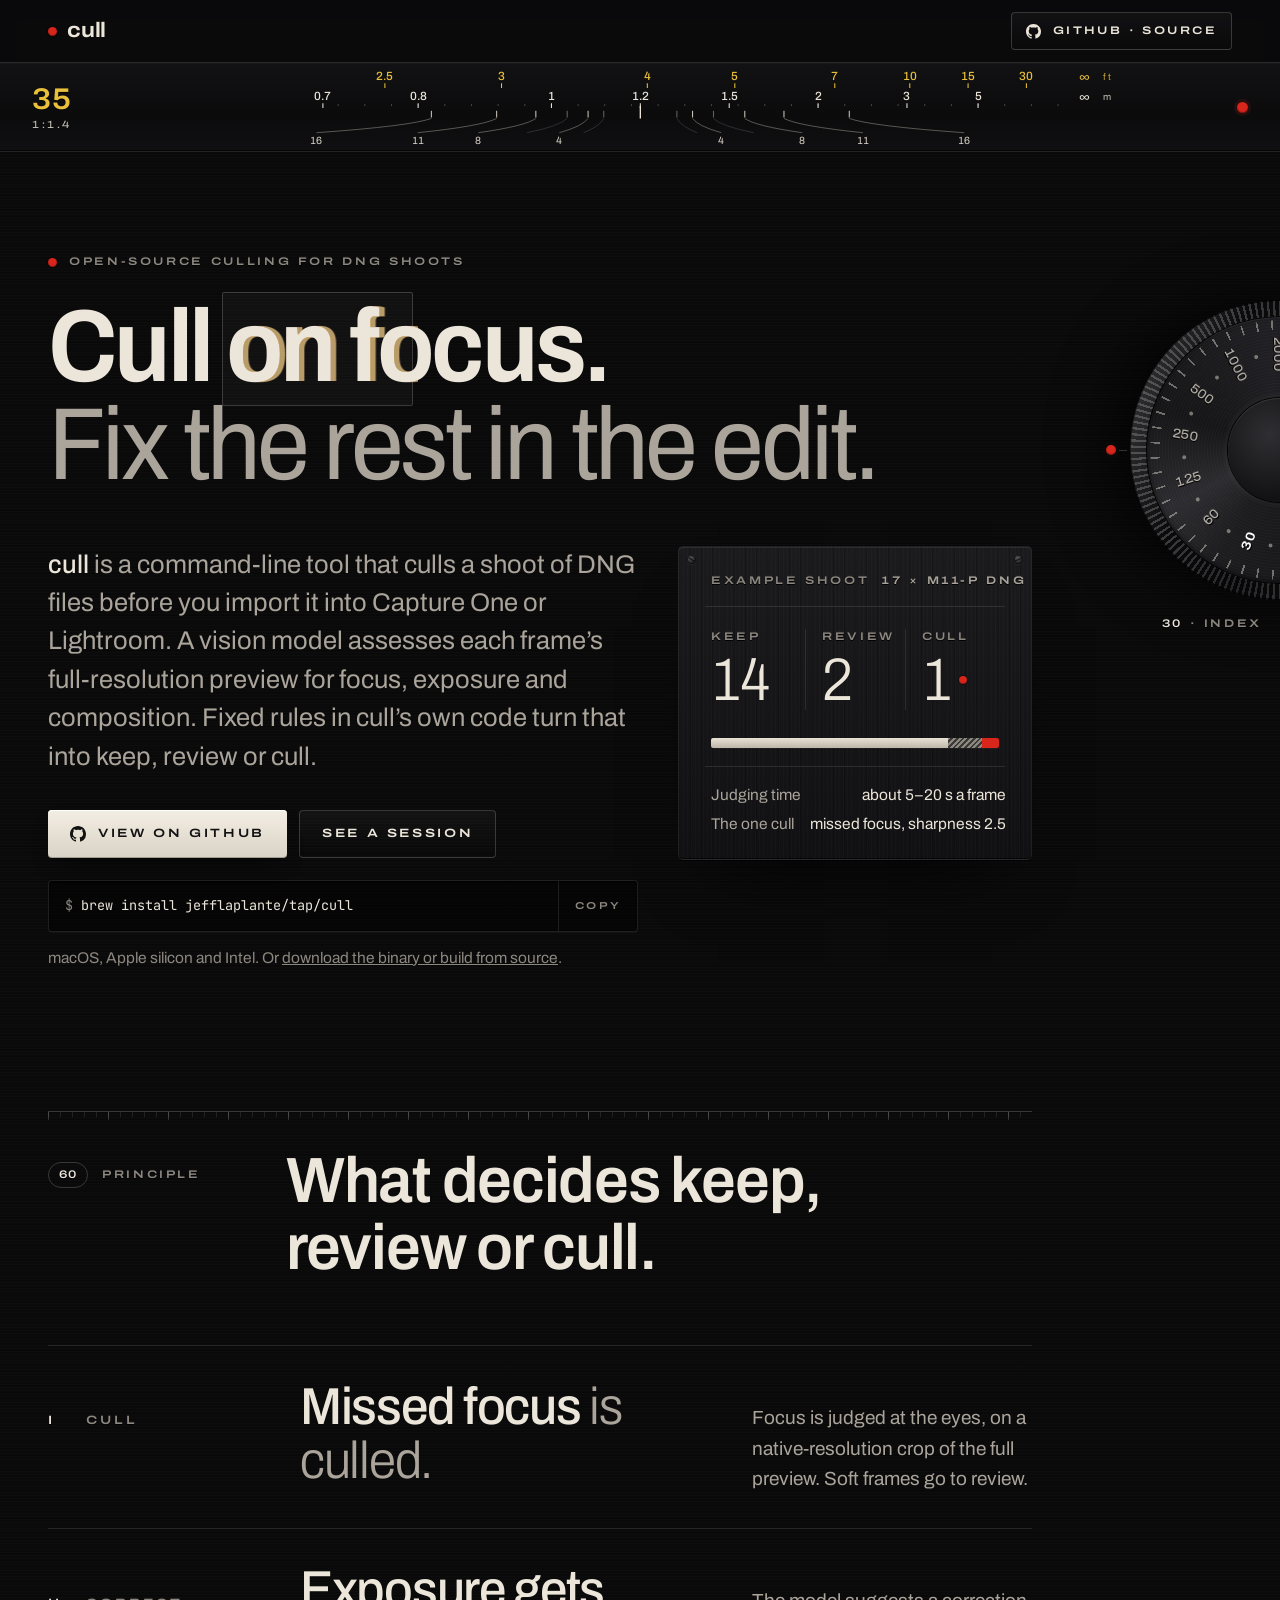
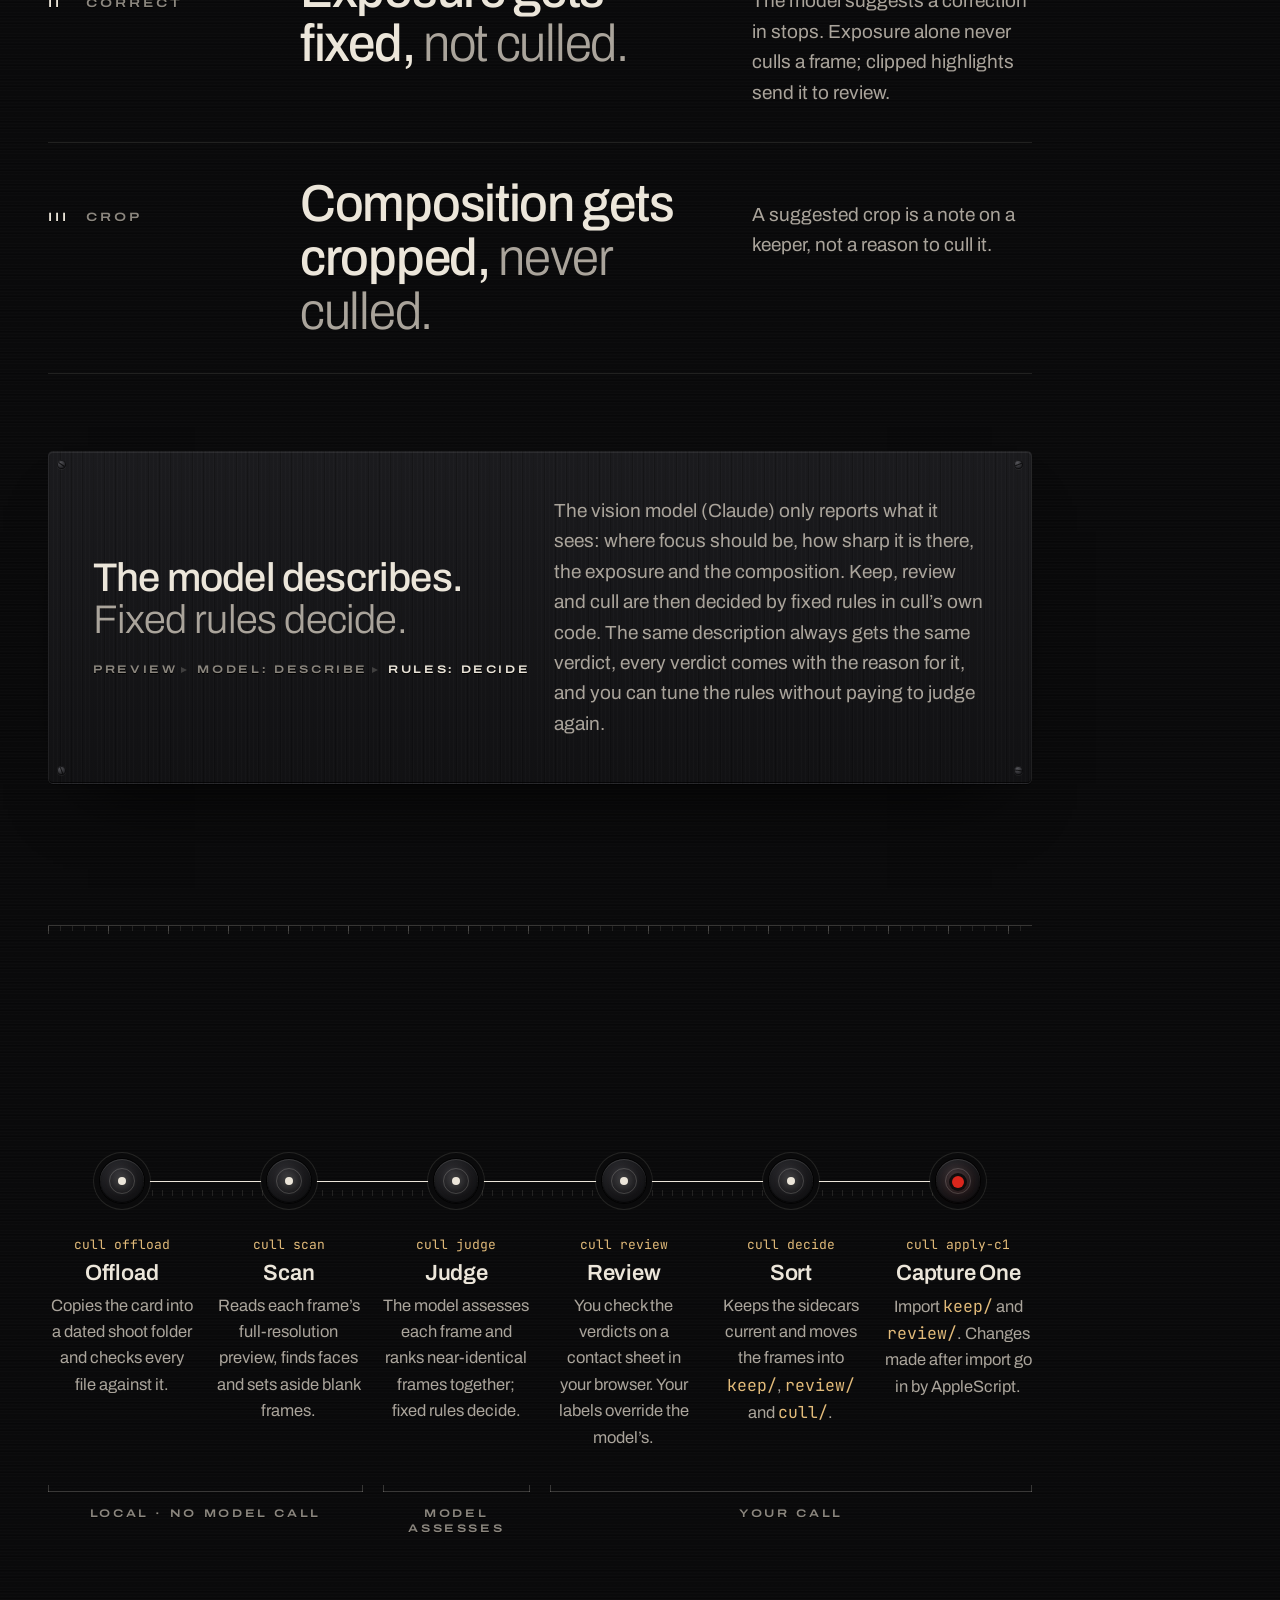
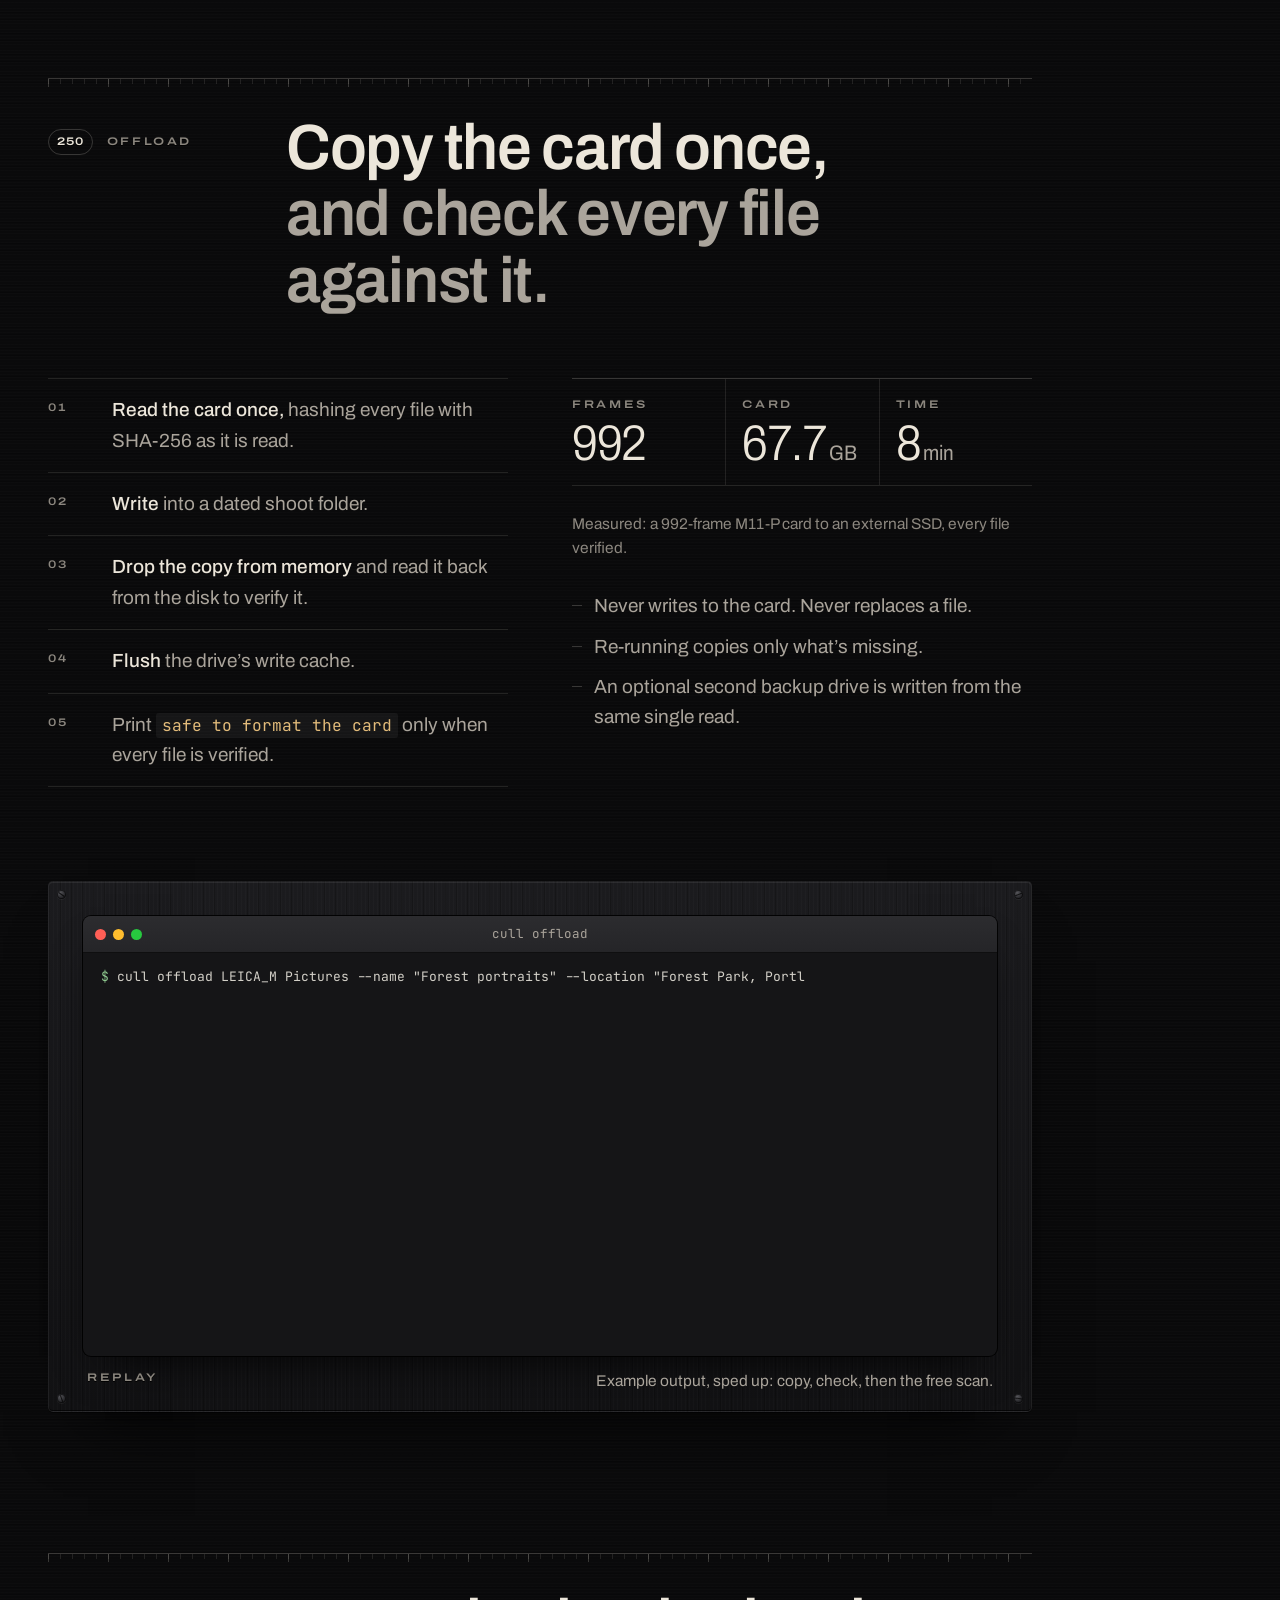
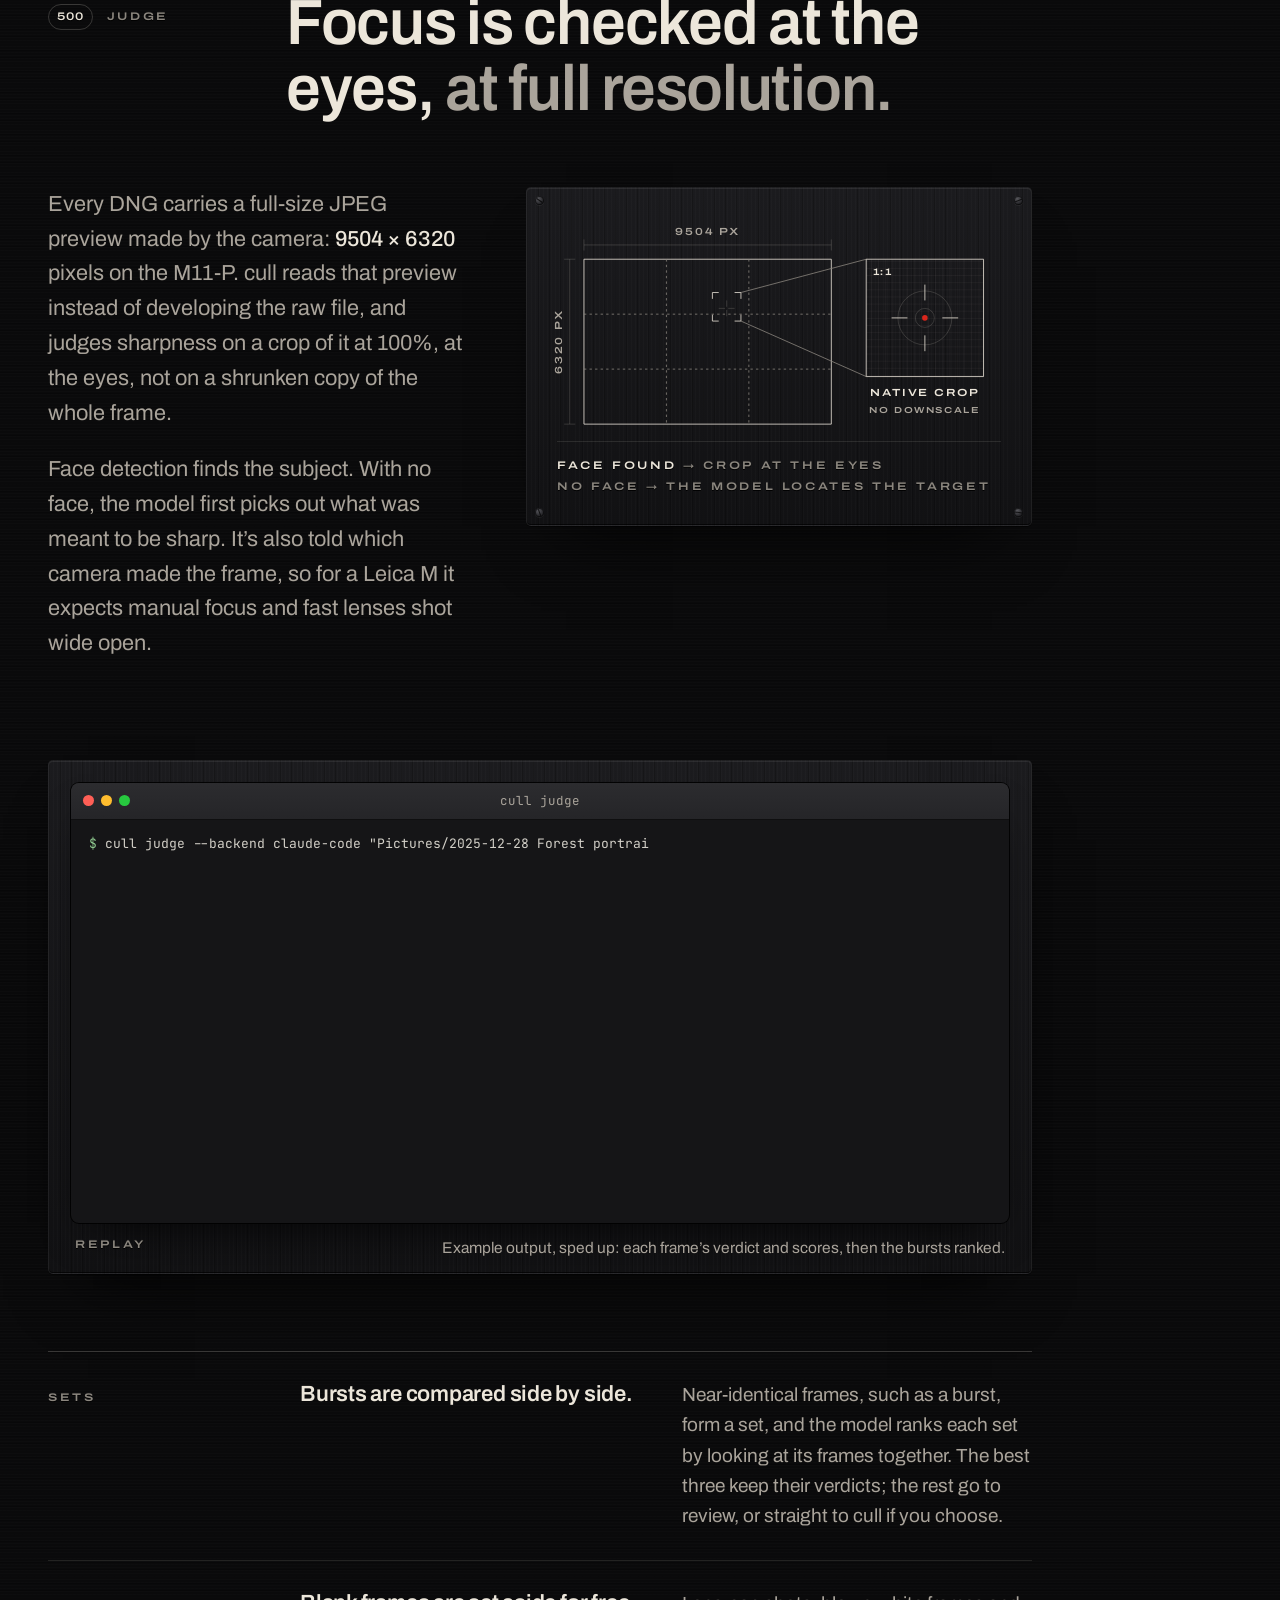
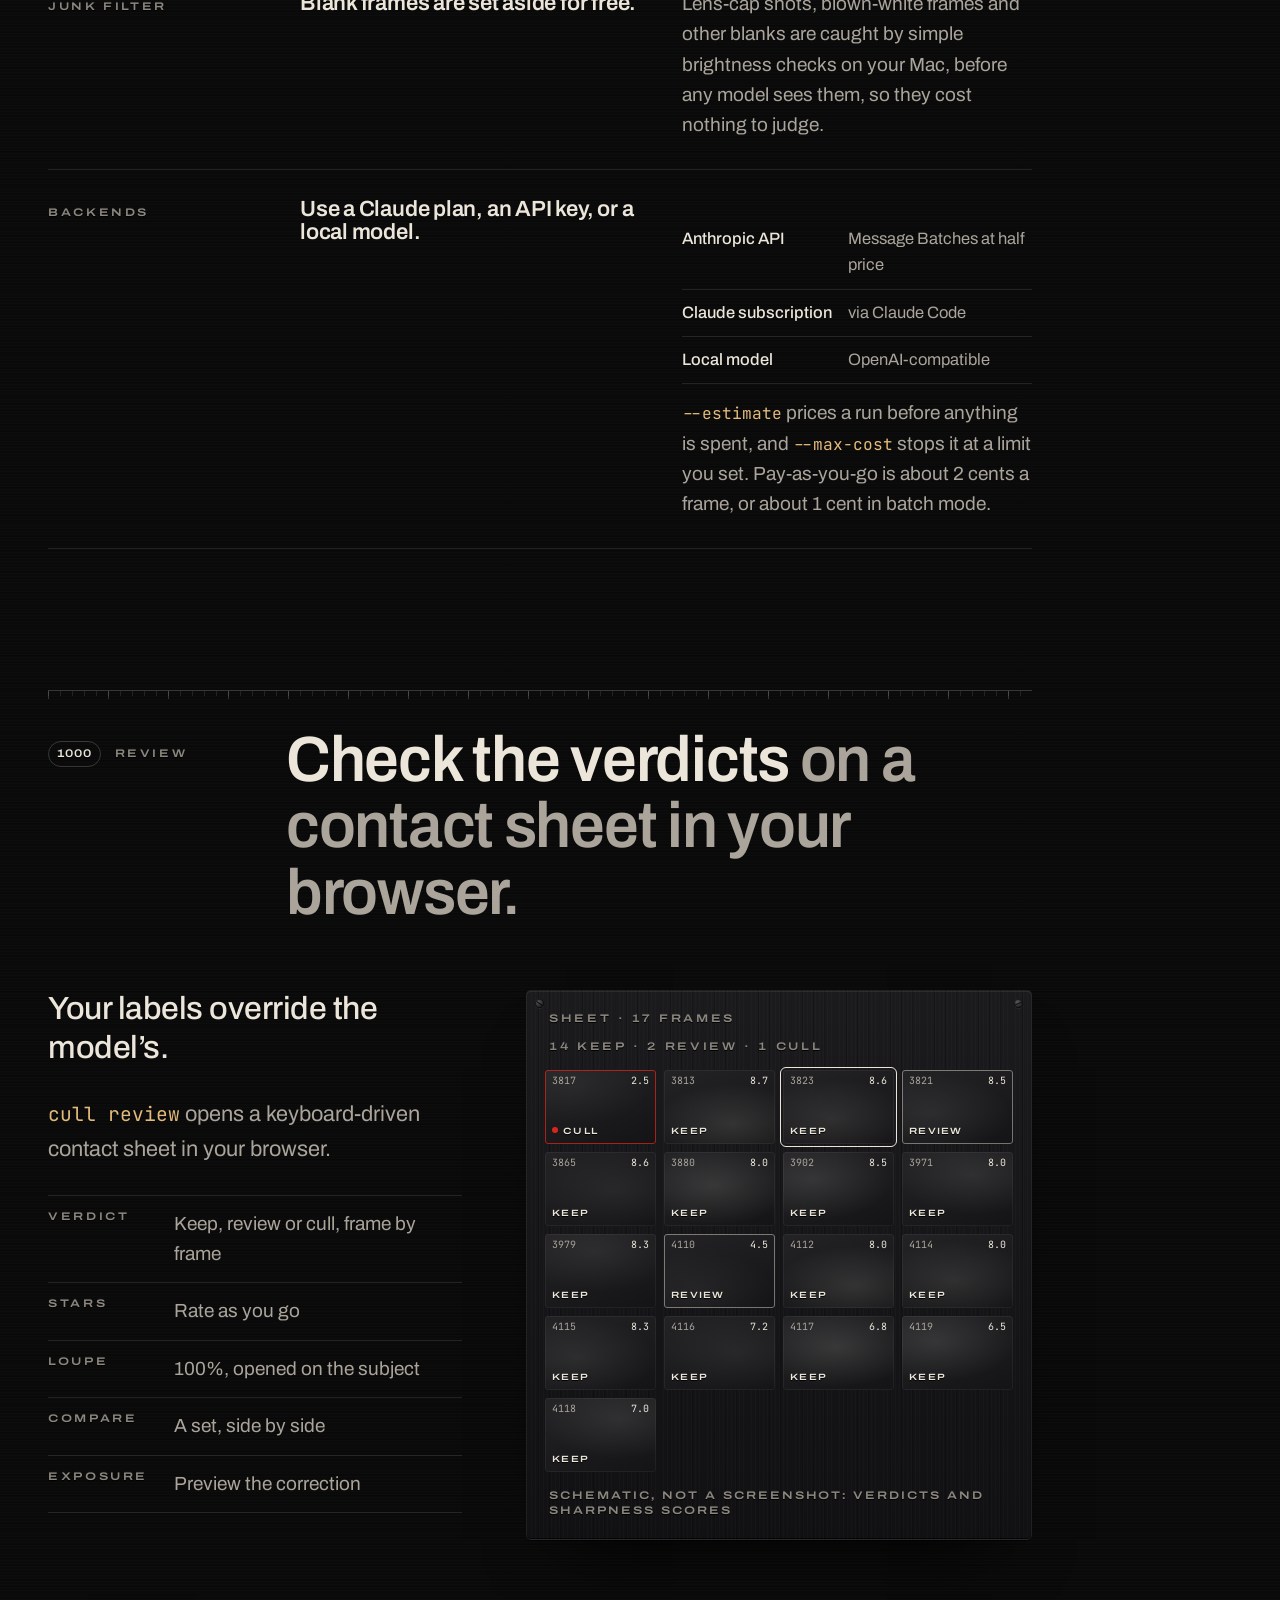
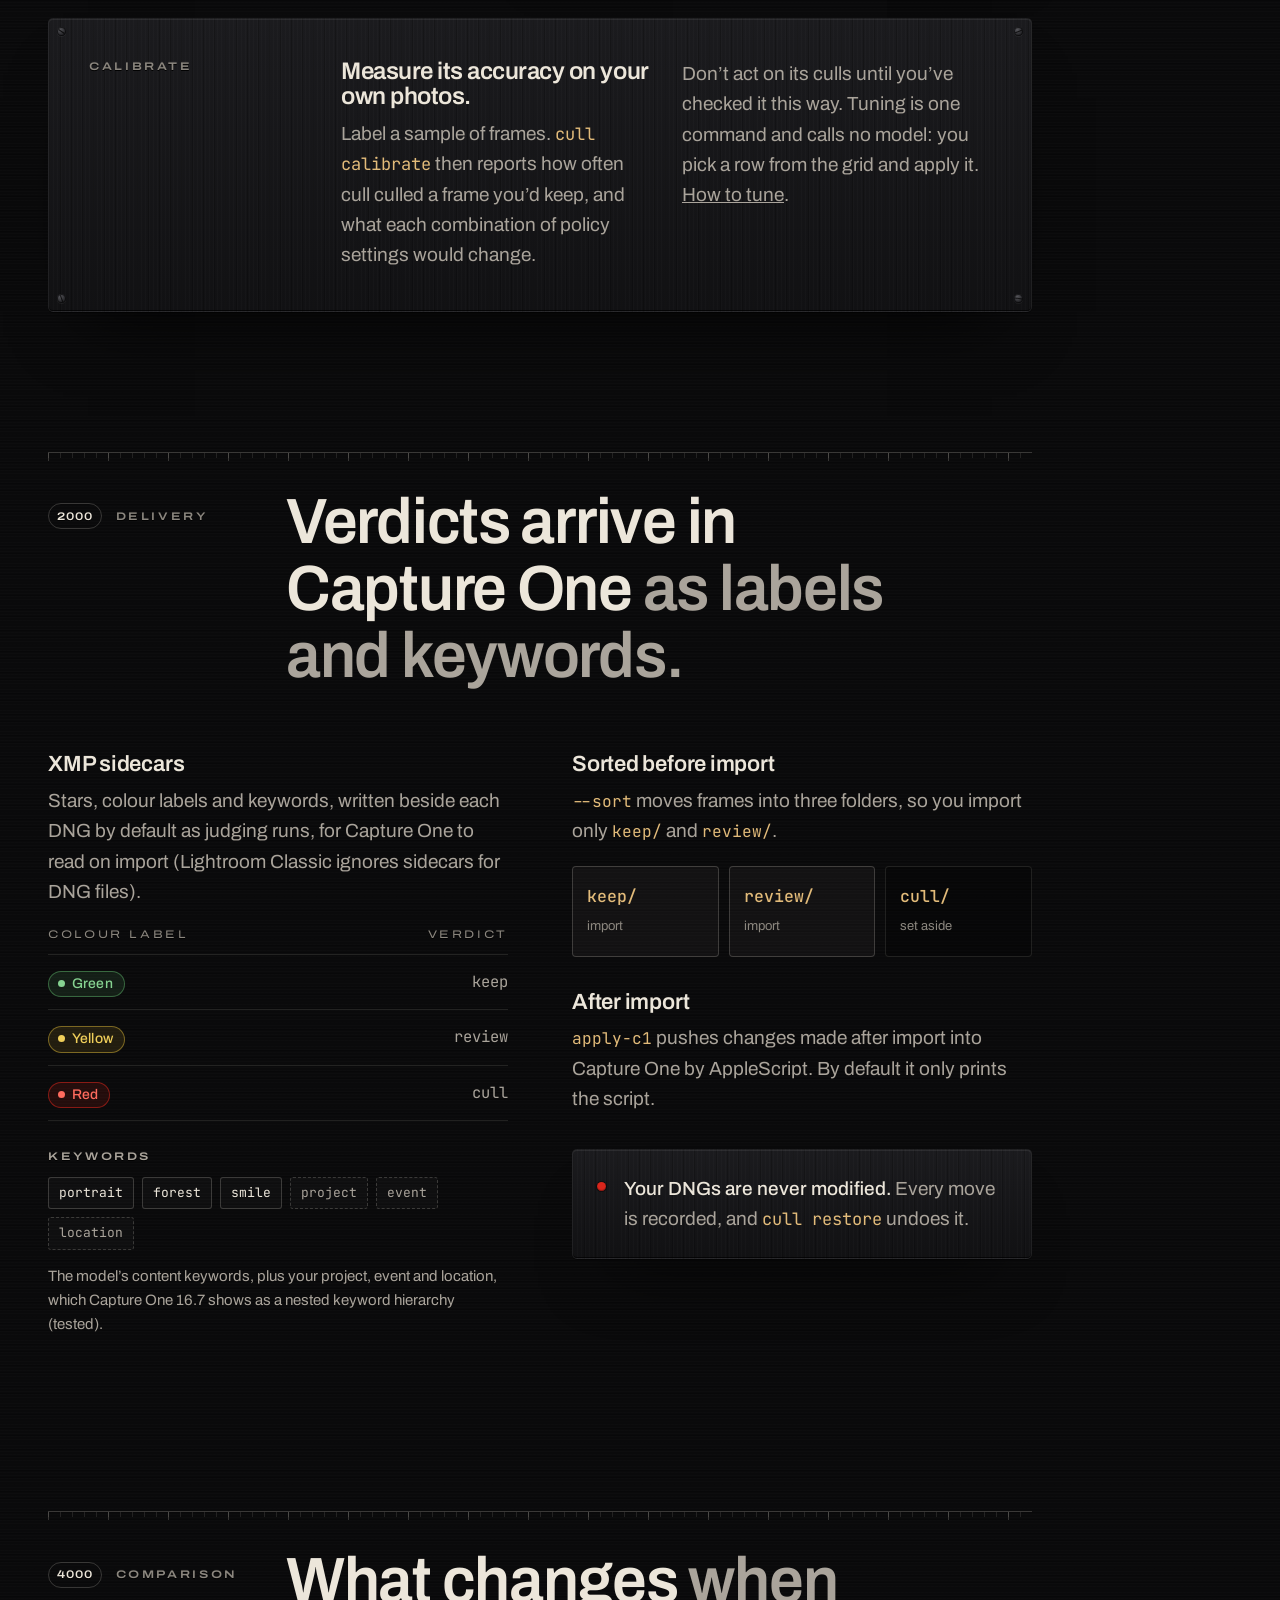
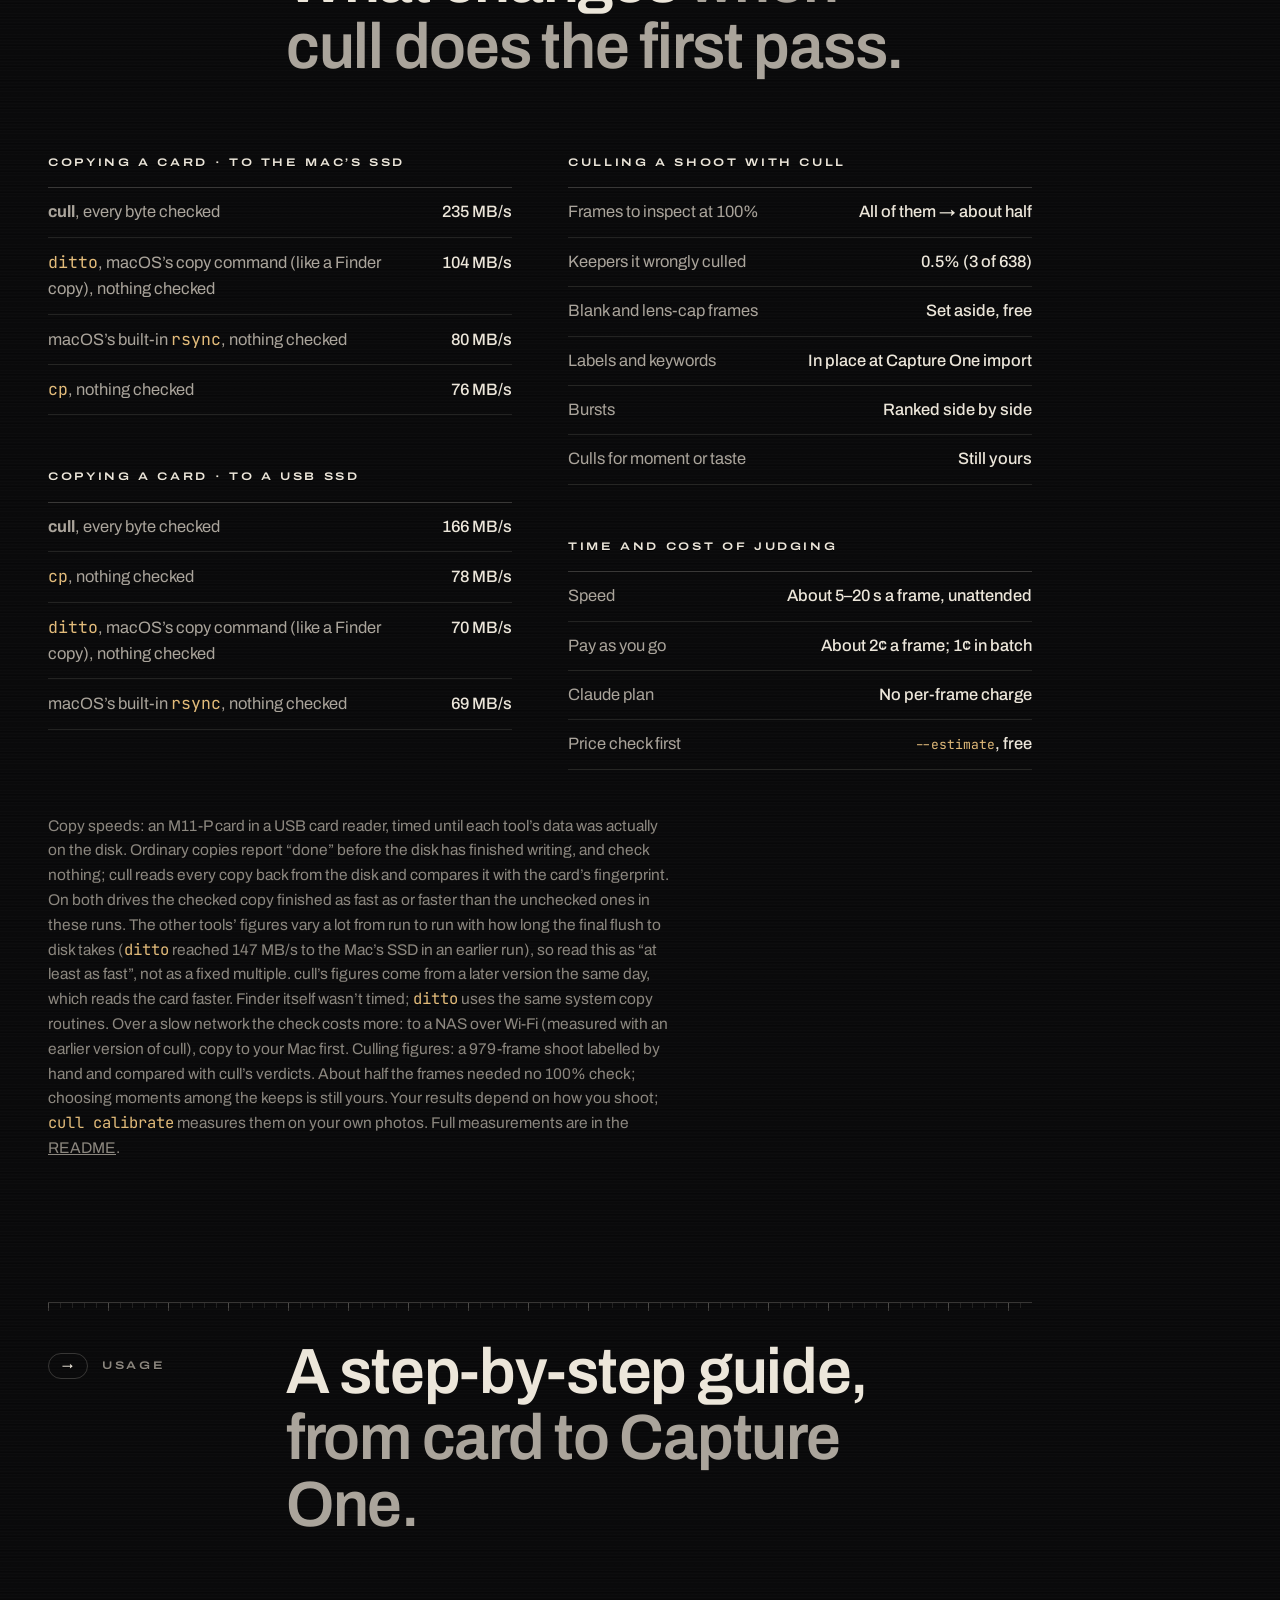
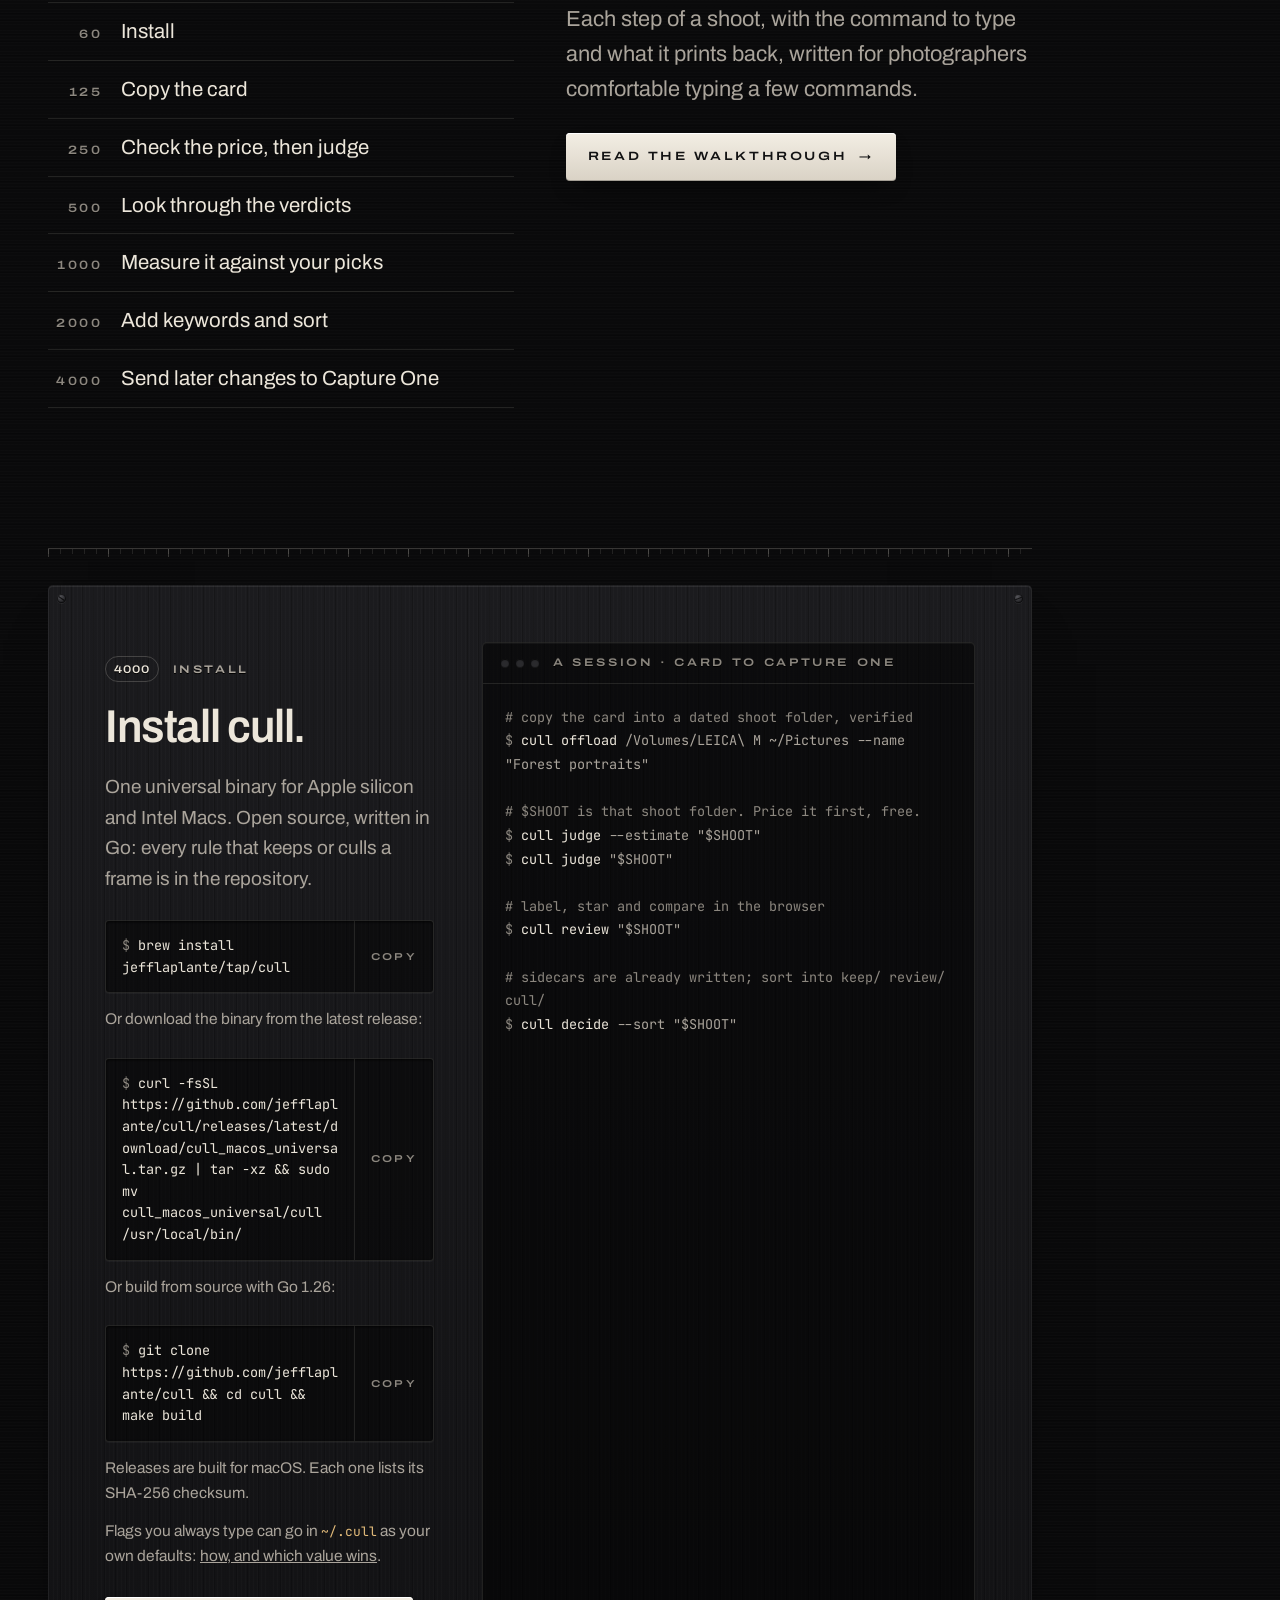
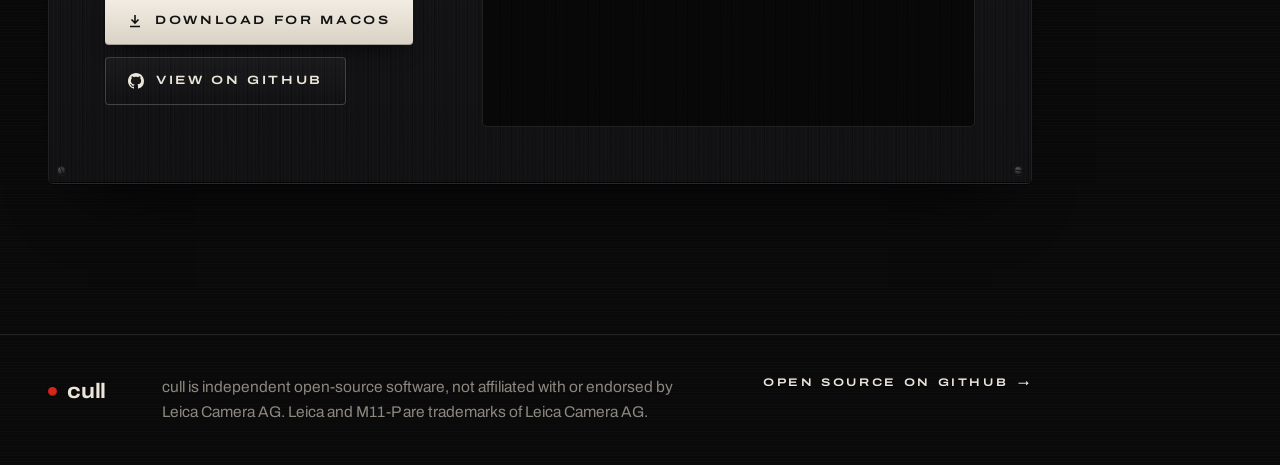
==== commit 78b3ed52: "Docs: card read with read-ahead and retry eviction measured (cardbench before/after per destination," ====
--- a/site/index.html
+++ b/site/index.html
@@ -489,7 +489,7 @@
         <table>
           <caption><span class="eng">Copying a card · to the Mac&rsquo;s SSD</span></caption>
           <tbody>
-            <tr><th scope="row"><strong>cull</strong>, every byte checked</th><td class="nw">194 MB/s</td></tr>
+            <tr><th scope="row"><strong>cull</strong>, every byte checked</th><td class="nw">235 MB/s</td></tr>
             <tr><th scope="row"><code>ditto</code>, macOS&rsquo;s copy command (like a Finder copy), nothing checked</th><td class="nw">104 MB/s</td></tr>
             <tr><th scope="row">macOS&rsquo;s built-in <code>rsync</code>, nothing checked</th><td class="nw">80 MB/s</td></tr>
             <tr><th scope="row"><code>cp</code>, nothing checked</th><td class="nw">76 MB/s</td></tr>
@@ -498,7 +498,7 @@
         <table>
           <caption><span class="eng">Copying a card · to a USB SSD</span></caption>
           <tbody>
-            <tr><th scope="row"><strong>cull</strong>, every byte checked</th><td class="nw">153 MB/s</td></tr>
+            <tr><th scope="row"><strong>cull</strong>, every byte checked</th><td class="nw">166 MB/s</td></tr>
             <tr><th scope="row"><code>cp</code>, nothing checked</th><td class="nw">78 MB/s</td></tr>
             <tr><th scope="row"><code>ditto</code>, macOS&rsquo;s copy command (like a Finder copy), nothing checked</th><td class="nw">70 MB/s</td></tr>
             <tr><th scope="row">macOS&rsquo;s built-in <code>rsync</code>, nothing checked</th><td class="nw">69 MB/s</td></tr>
@@ -528,7 +528,7 @@
         </table>
       </div>
     </div>
-    <p class="spec-note">Copy speeds: an <span class="nb">M11-P</span> card in a USB card reader, timed until each tool&rsquo;s data was actually on the disk. Ordinary copies report &ldquo;done&rdquo; before the disk has finished writing, and check nothing; cull reads every copy back from the disk and compares it with the card&rsquo;s fingerprint. On both drives the checked copy finished as fast as or faster than the unchecked ones in these runs. The other tools&rsquo; figures vary a lot from run to run with how long the final flush to disk takes (<code>ditto</code> reached 147 MB/s to the Mac&rsquo;s SSD in an earlier run), so read this as &ldquo;at least as fast&rdquo;, not as a fixed multiple. Finder itself wasn&rsquo;t timed; <code>ditto</code> uses the same system copy routines. Over a slow network the check costs more: to a NAS over Wi-Fi (measured with an earlier version of cull), copy to your Mac first. Culling figures: a 979-frame shoot labelled by hand and compared with cull&rsquo;s verdicts. About half the frames needed no 100% check; choosing moments among the keeps is still yours. Your results depend on how you shoot; <code>cull calibrate</code> measures them on your own photos. Full measurements are in the <a href="https://github.com/jefflaplante/cull#readme">README</a>.</p>
+    <p class="spec-note">Copy speeds: an <span class="nb">M11-P</span> card in a USB card reader, timed until each tool&rsquo;s data was actually on the disk. Ordinary copies report &ldquo;done&rdquo; before the disk has finished writing, and check nothing; cull reads every copy back from the disk and compares it with the card&rsquo;s fingerprint. On both drives the checked copy finished as fast as or faster than the unchecked ones in these runs. The other tools&rsquo; figures vary a lot from run to run with how long the final flush to disk takes (<code>ditto</code> reached 147 MB/s to the Mac&rsquo;s SSD in an earlier run), so read this as &ldquo;at least as fast&rdquo;, not as a fixed multiple. cull&rsquo;s figures come from a later version the same day, which reads the card faster. Finder itself wasn&rsquo;t timed; <code>ditto</code> uses the same system copy routines. Over a slow network the check costs more: to a NAS over Wi-Fi (measured with an earlier version of cull), copy to your Mac first. Culling figures: a 979-frame shoot labelled by hand and compared with cull&rsquo;s verdicts. About half the frames needed no 100% check; choosing moments among the keeps is still yours. Your results depend on how you shoot; <code>cull calibrate</code> measures them on your own photos. Full measurements are in the <a href="https://github.com/jefflaplante/cull#readme">README</a>.</p>
   </div>
 </section>
 
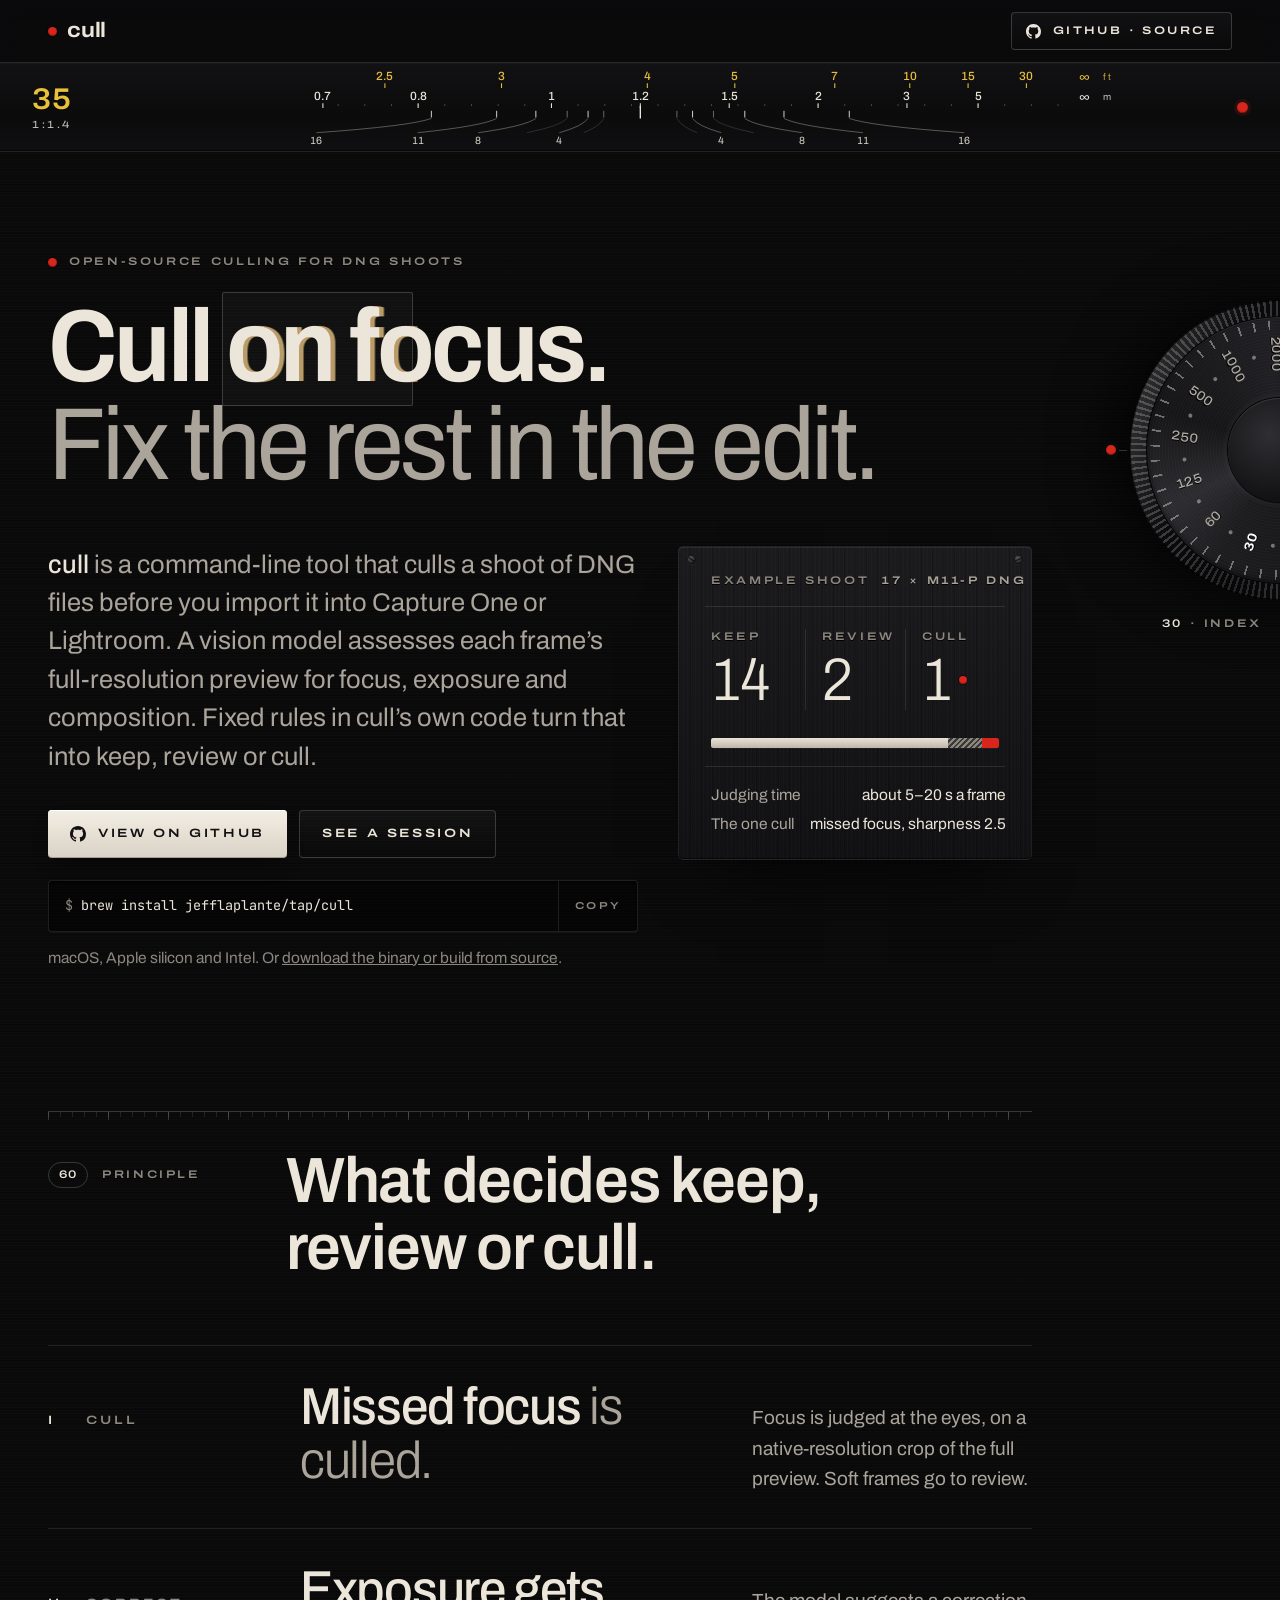
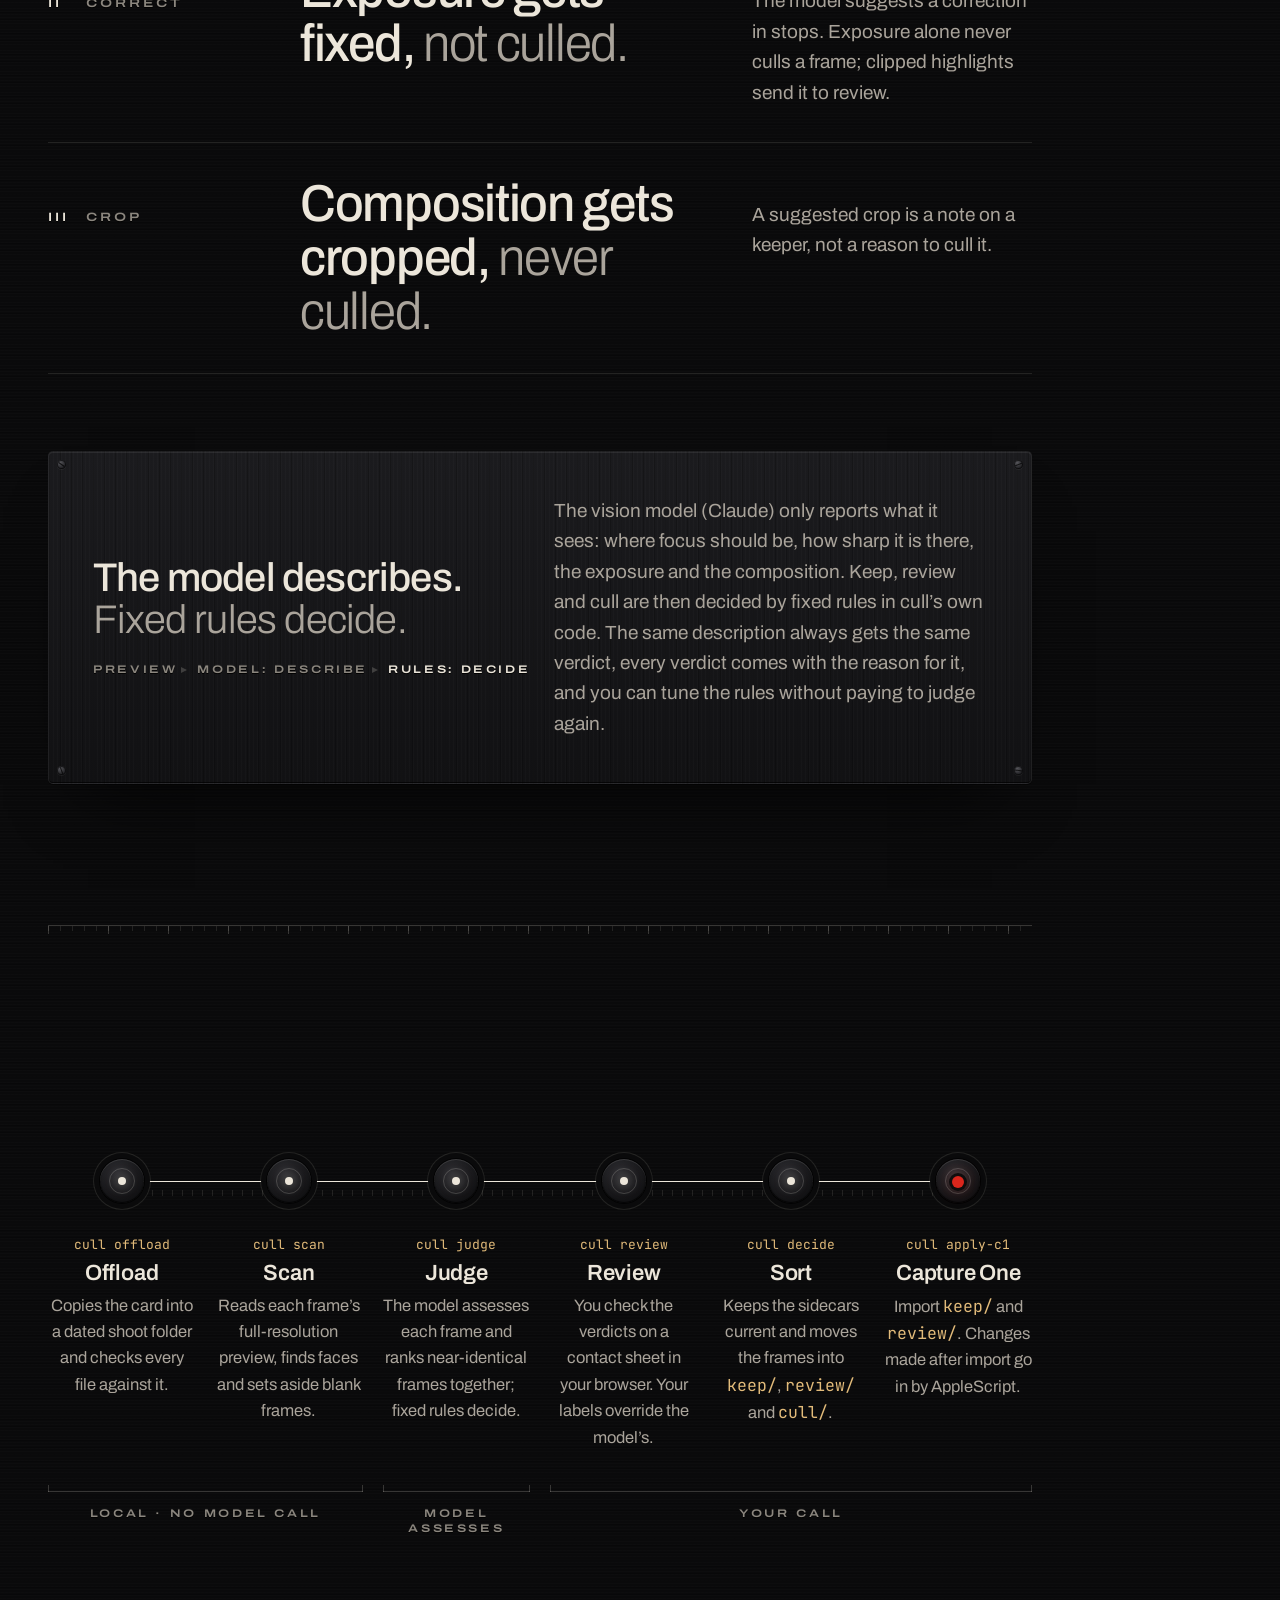
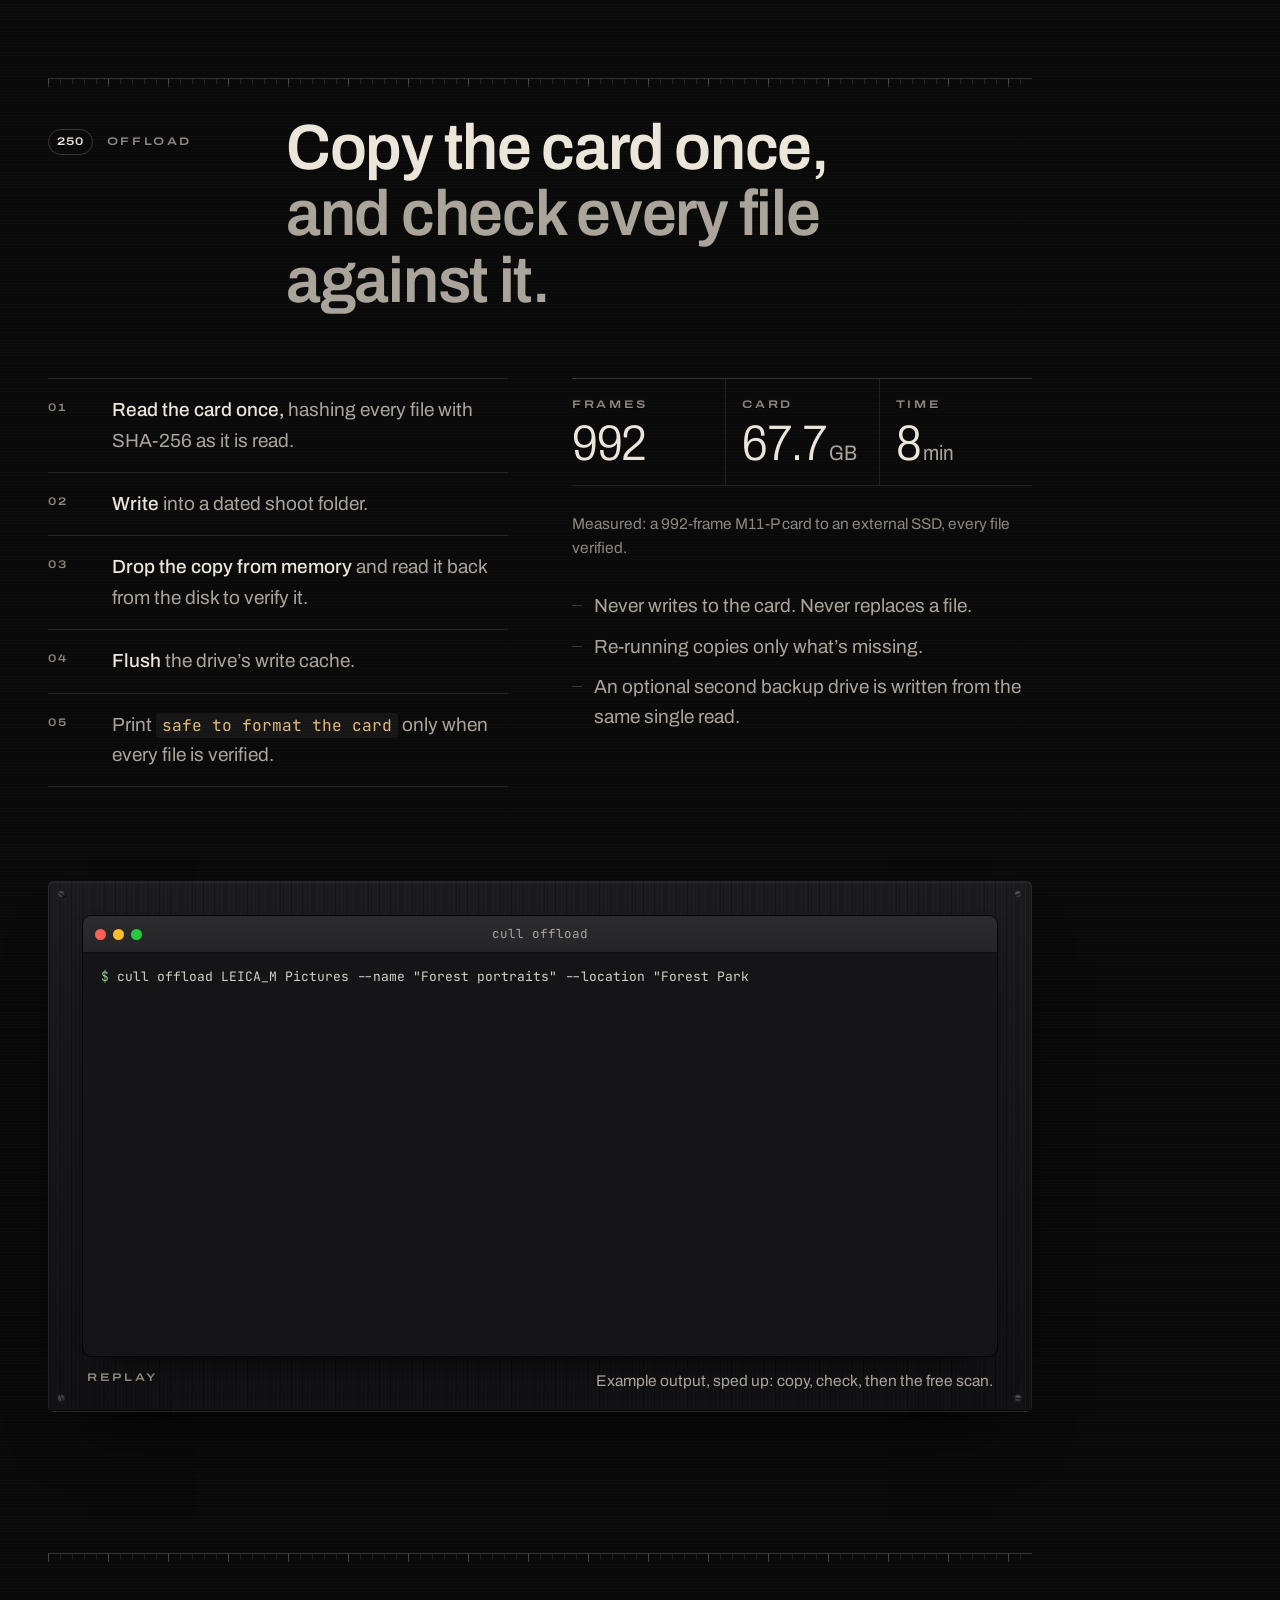
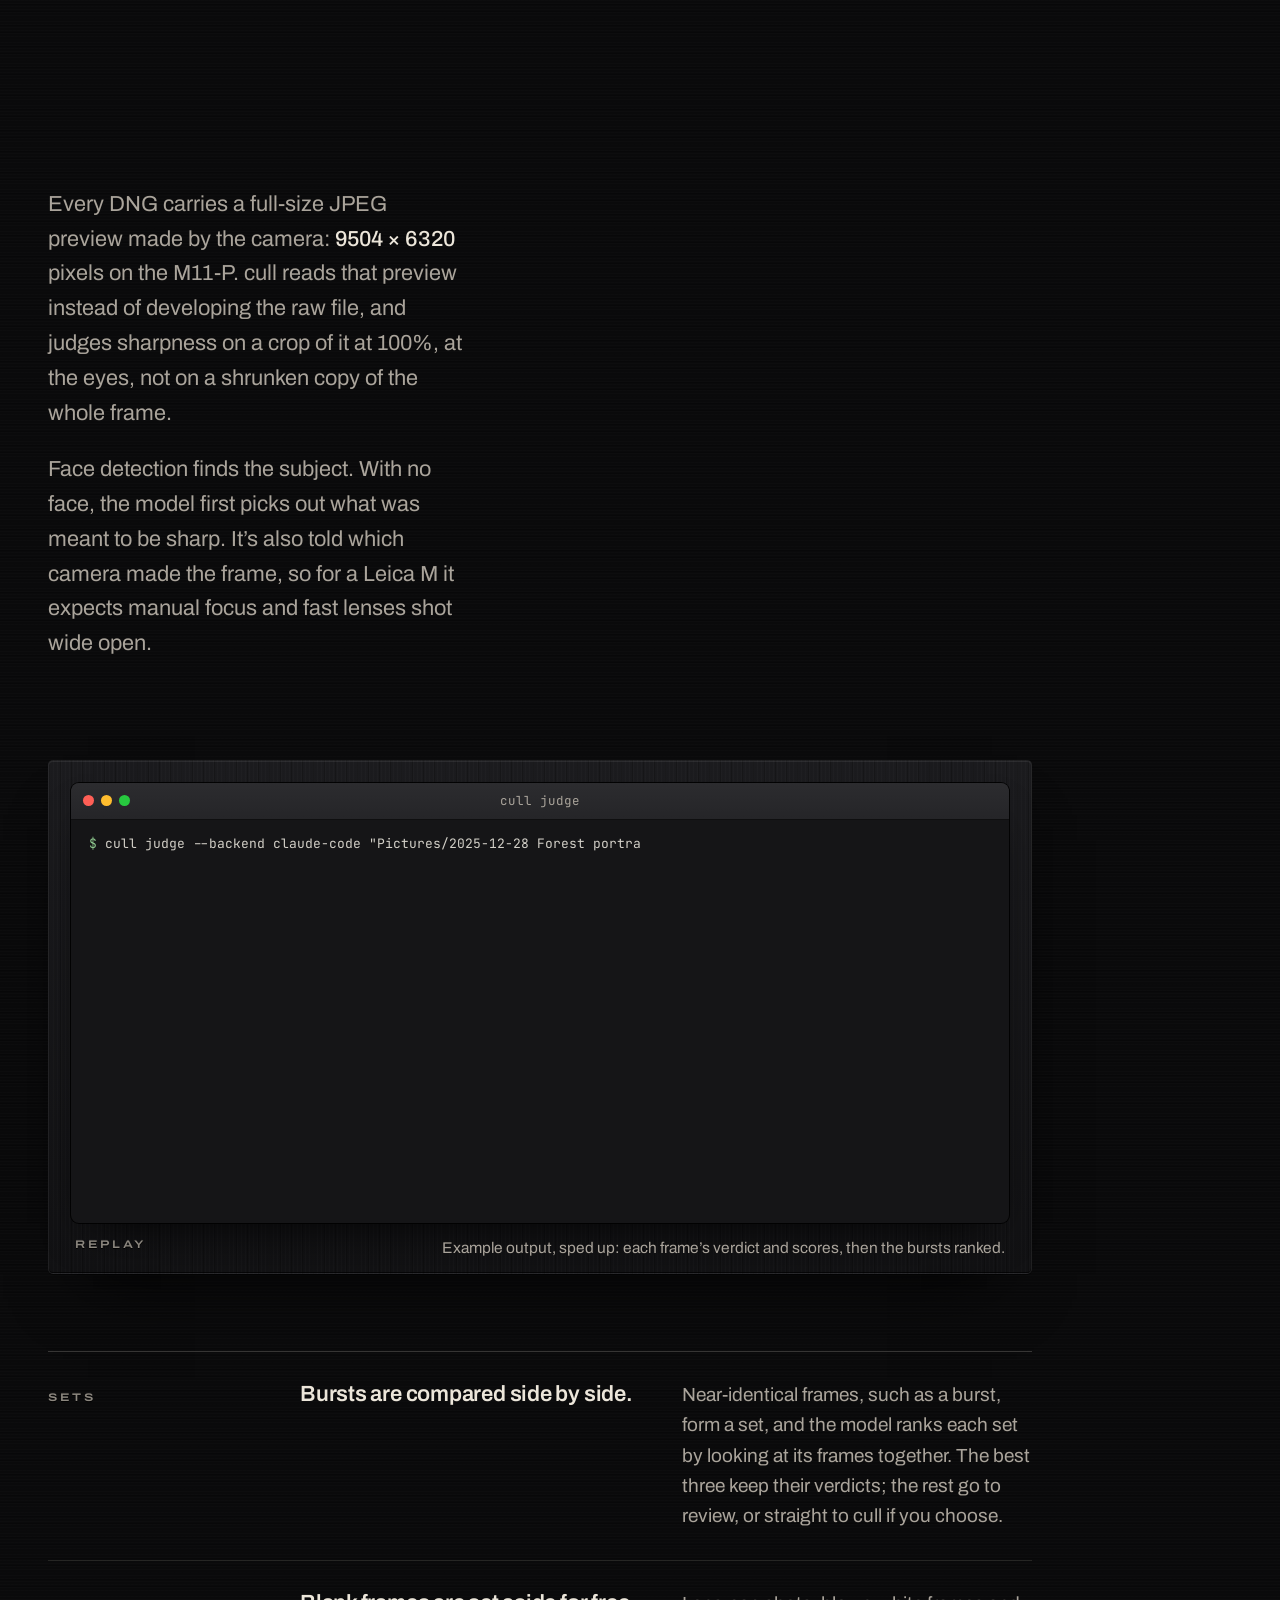
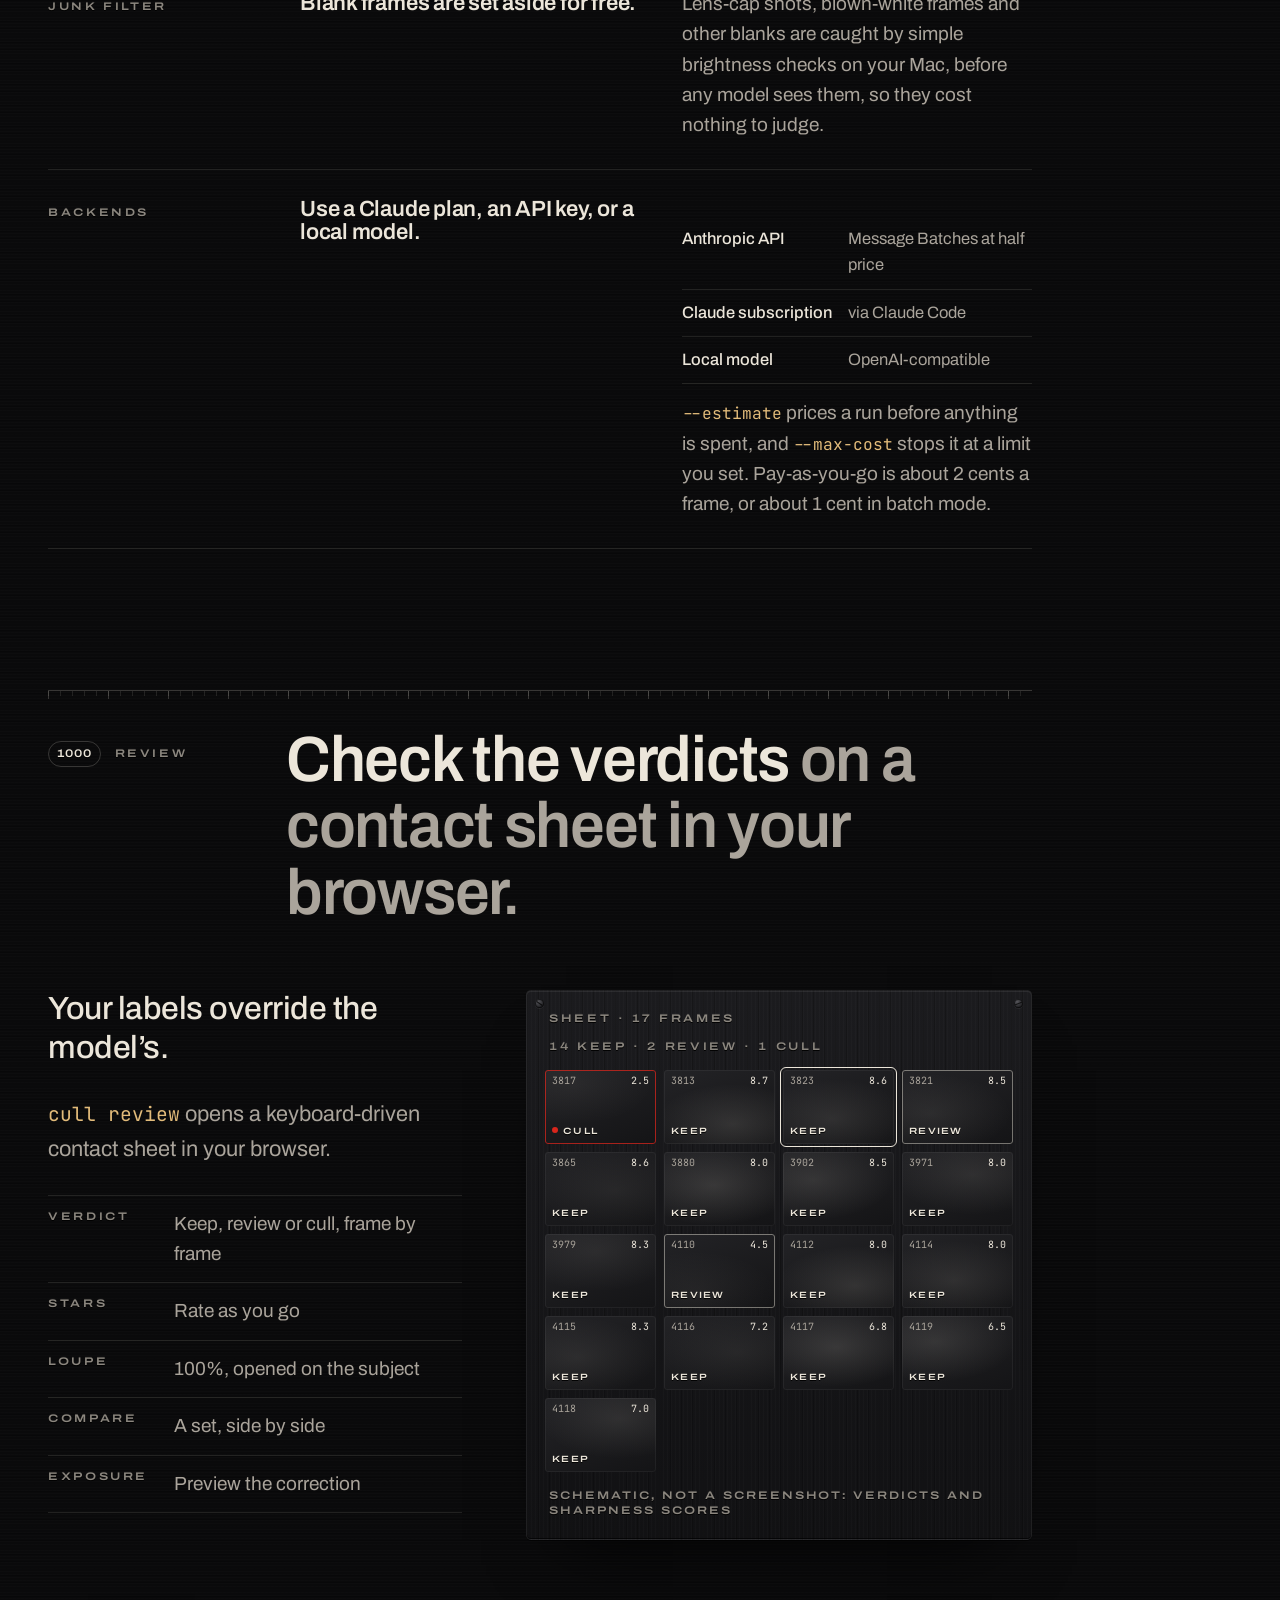
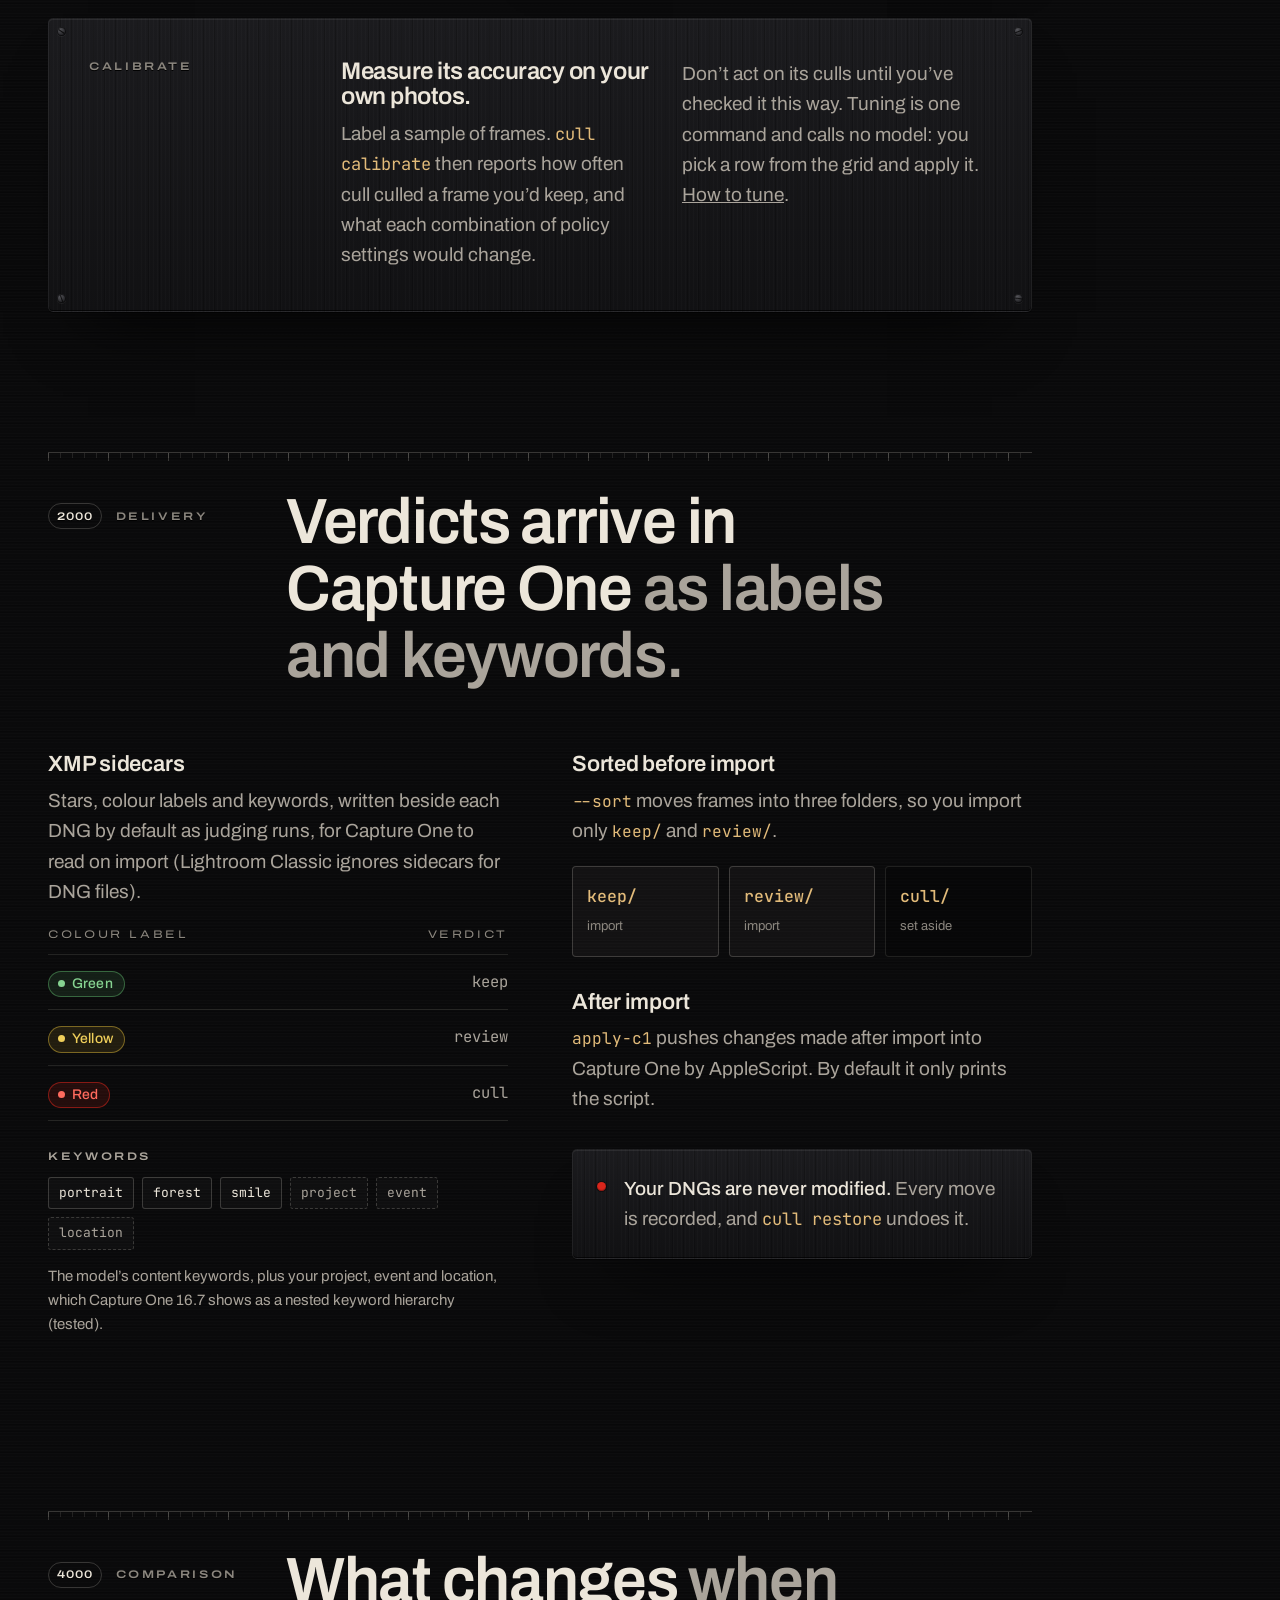
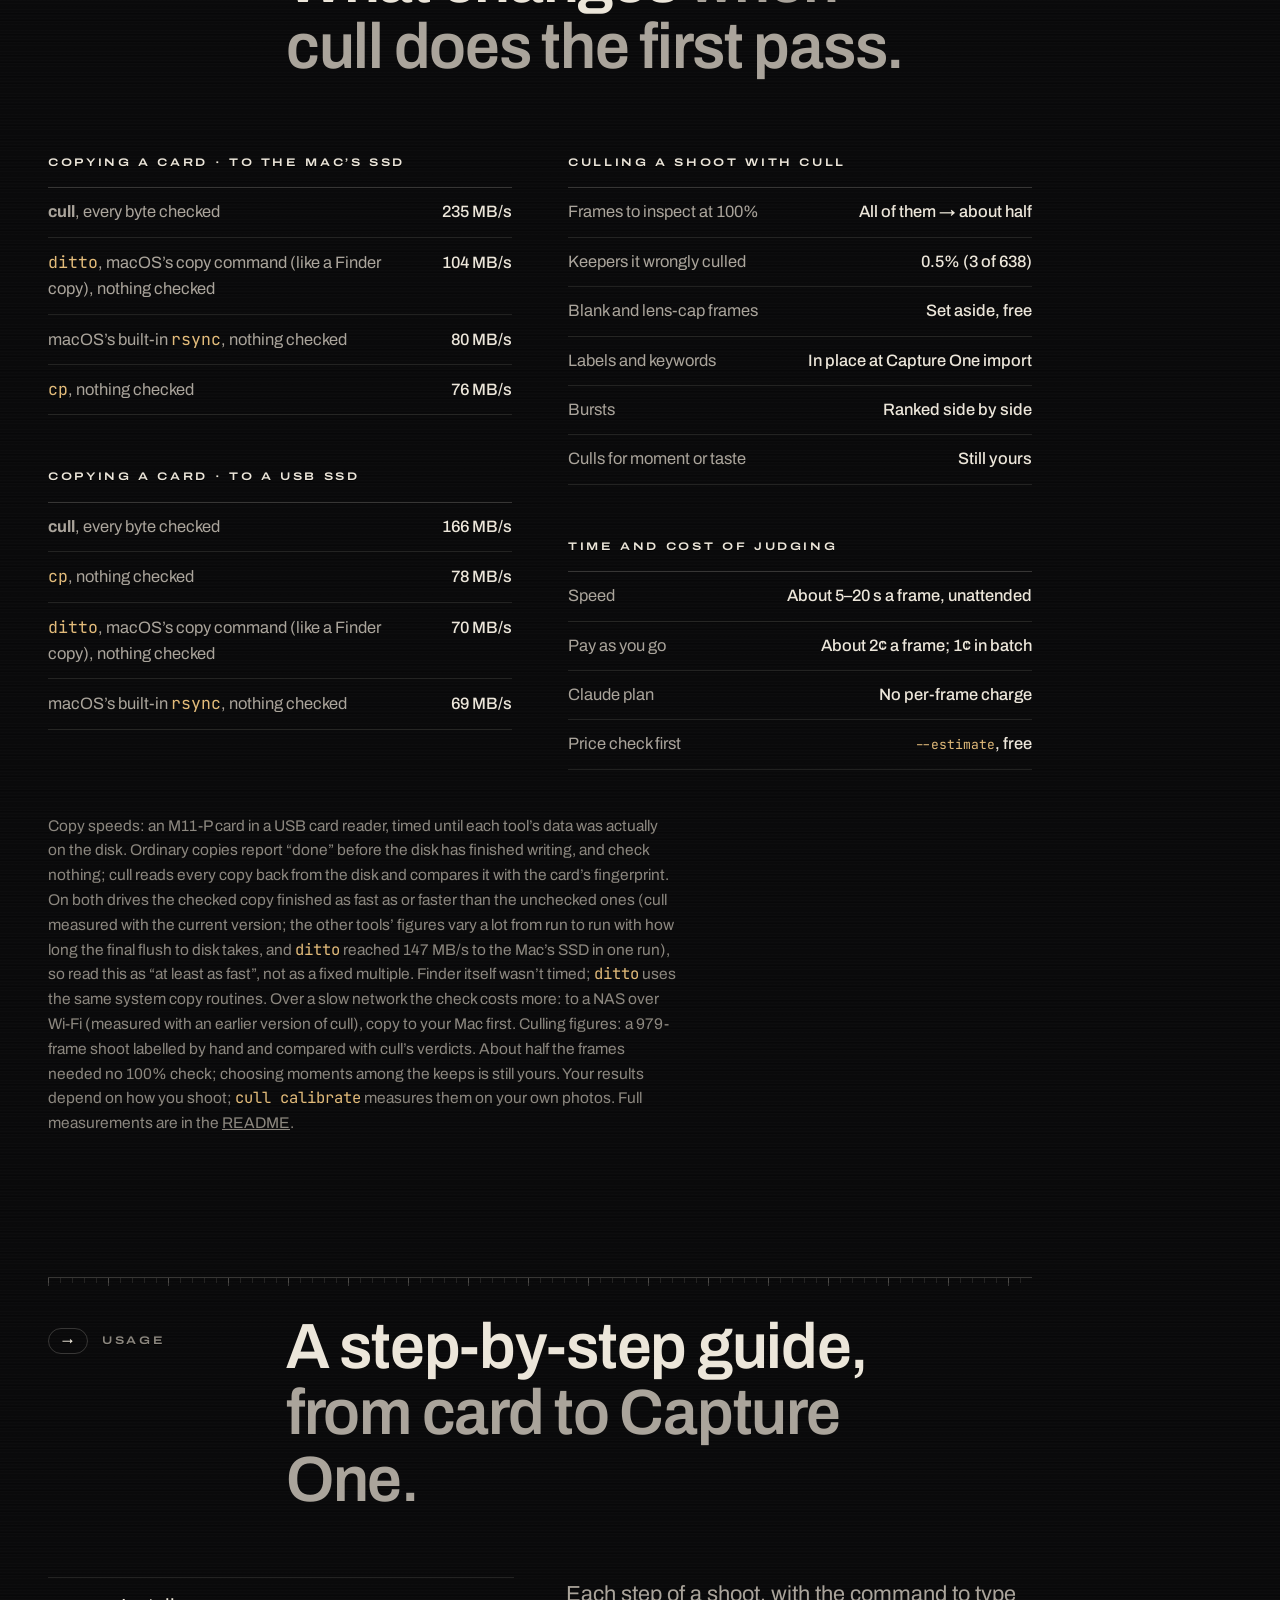
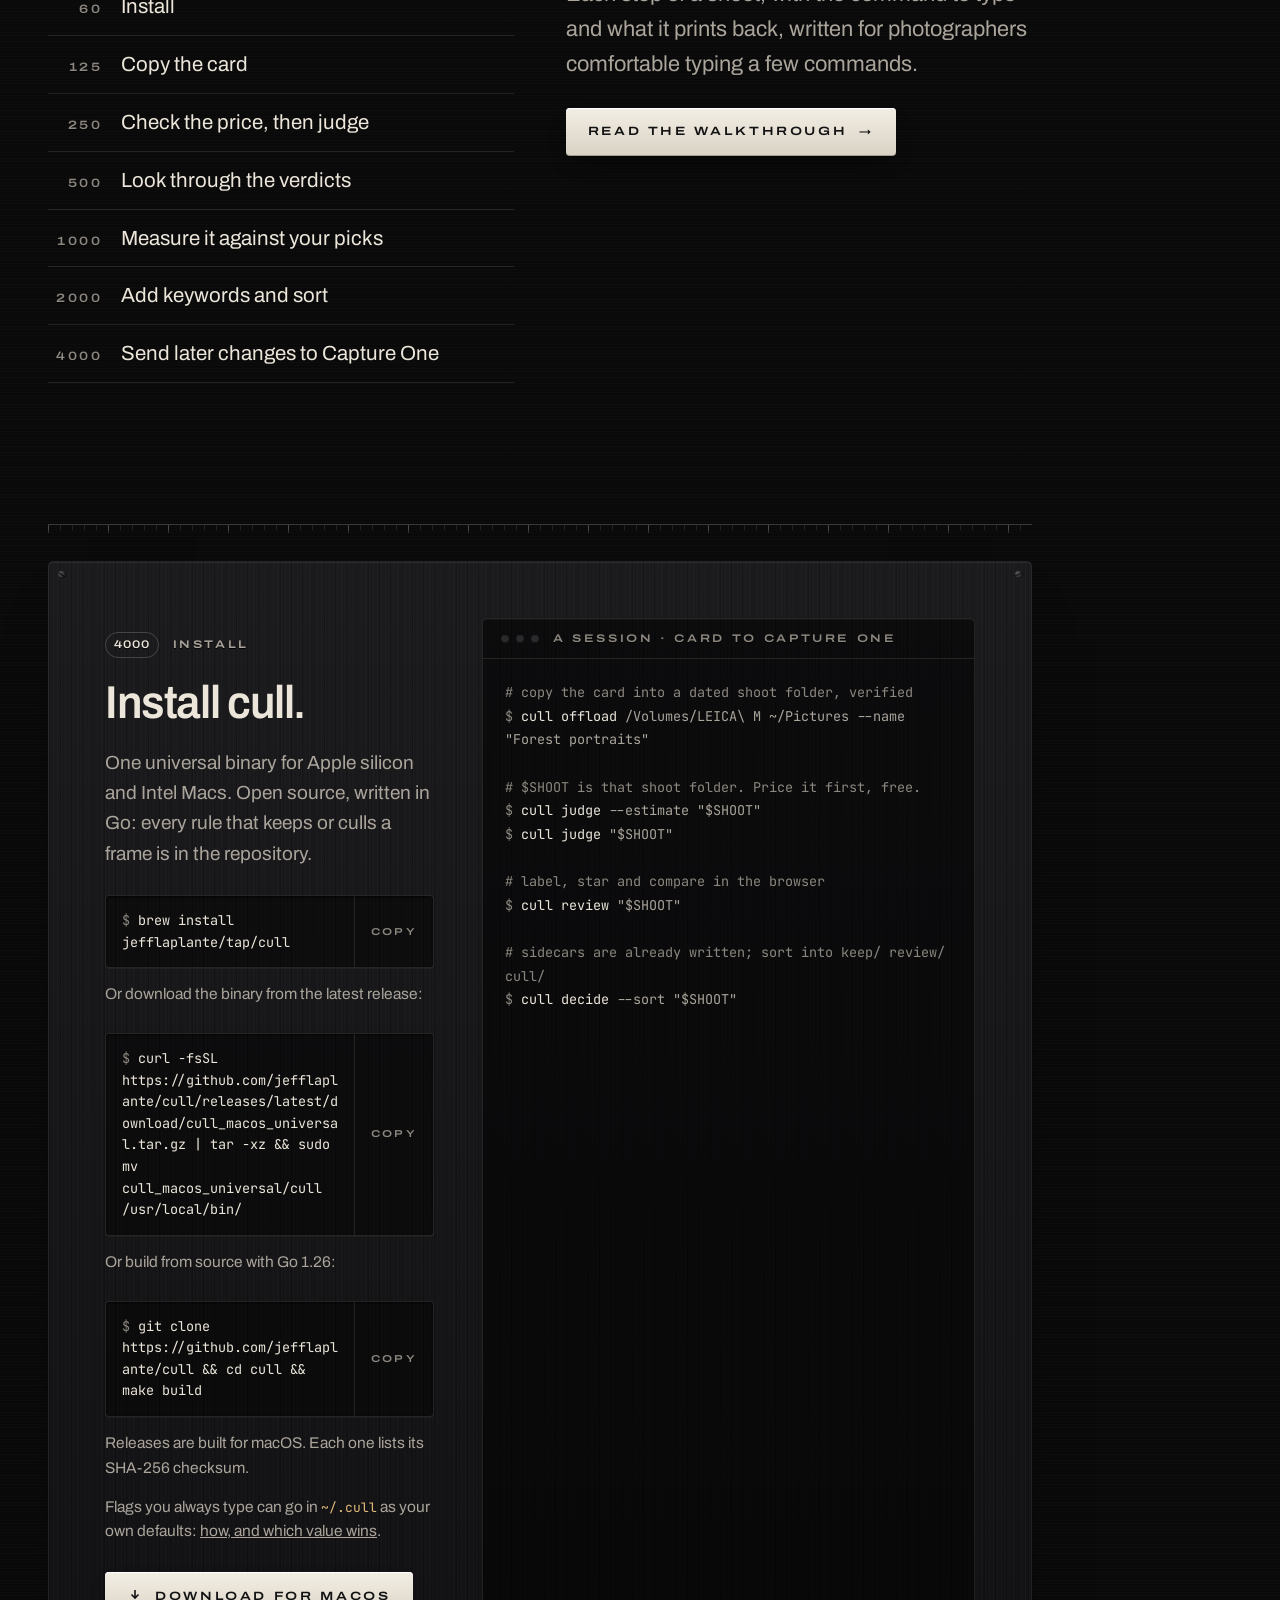
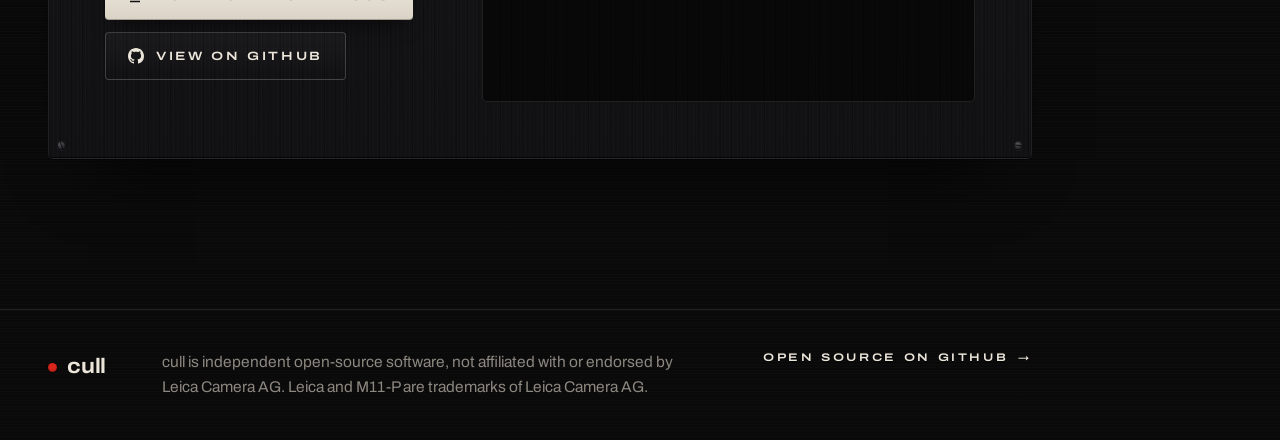
==== commit 3a5e04f0: "Review follow-ups: the retry test fails on a card eviction error (read-only check), serial eviction-" ====
--- a/site/index.html
+++ b/site/index.html
@@ -528,7 +528,7 @@
         </table>
       </div>
     </div>
-    <p class="spec-note">Copy speeds: an <span class="nb">M11-P</span> card in a USB card reader, timed until each tool&rsquo;s data was actually on the disk. Ordinary copies report &ldquo;done&rdquo; before the disk has finished writing, and check nothing; cull reads every copy back from the disk and compares it with the card&rsquo;s fingerprint. On both drives the checked copy finished as fast as or faster than the unchecked ones in these runs. The other tools&rsquo; figures vary a lot from run to run with how long the final flush to disk takes (<code>ditto</code> reached 147 MB/s to the Mac&rsquo;s SSD in an earlier run), so read this as &ldquo;at least as fast&rdquo;, not as a fixed multiple. cull&rsquo;s figures come from a later version the same day, which reads the card faster. Finder itself wasn&rsquo;t timed; <code>ditto</code> uses the same system copy routines. Over a slow network the check costs more: to a NAS over Wi-Fi (measured with an earlier version of cull), copy to your Mac first. Culling figures: a 979-frame shoot labelled by hand and compared with cull&rsquo;s verdicts. About half the frames needed no 100% check; choosing moments among the keeps is still yours. Your results depend on how you shoot; <code>cull calibrate</code> measures them on your own photos. Full measurements are in the <a href="https://github.com/jefflaplante/cull#readme">README</a>.</p>
+    <p class="spec-note">Copy speeds: an <span class="nb">M11-P</span> card in a USB card reader, timed until each tool&rsquo;s data was actually on the disk. Ordinary copies report &ldquo;done&rdquo; before the disk has finished writing, and check nothing; cull reads every copy back from the disk and compares it with the card&rsquo;s fingerprint. On both drives the checked copy finished as fast as or faster than the unchecked ones (cull measured with the current version; the other tools&rsquo; figures vary a lot from run to run with how long the final flush to disk takes, and <code>ditto</code> reached 147 MB/s to the Mac&rsquo;s SSD in one run), so read this as &ldquo;at least as fast&rdquo;, not as a fixed multiple. Finder itself wasn&rsquo;t timed; <code>ditto</code> uses the same system copy routines. Over a slow network the check costs more: to a NAS over Wi-Fi (measured with an earlier version of cull), copy to your Mac first. Culling figures: a 979-frame shoot labelled by hand and compared with cull&rsquo;s verdicts. About half the frames needed no 100% check; choosing moments among the keeps is still yours. Your results depend on how you shoot; <code>cull calibrate</code> measures them on your own photos. Full measurements are in the <a href="https://github.com/jefflaplante/cull#readme">README</a>.</p>
   </div>
 </section>
 
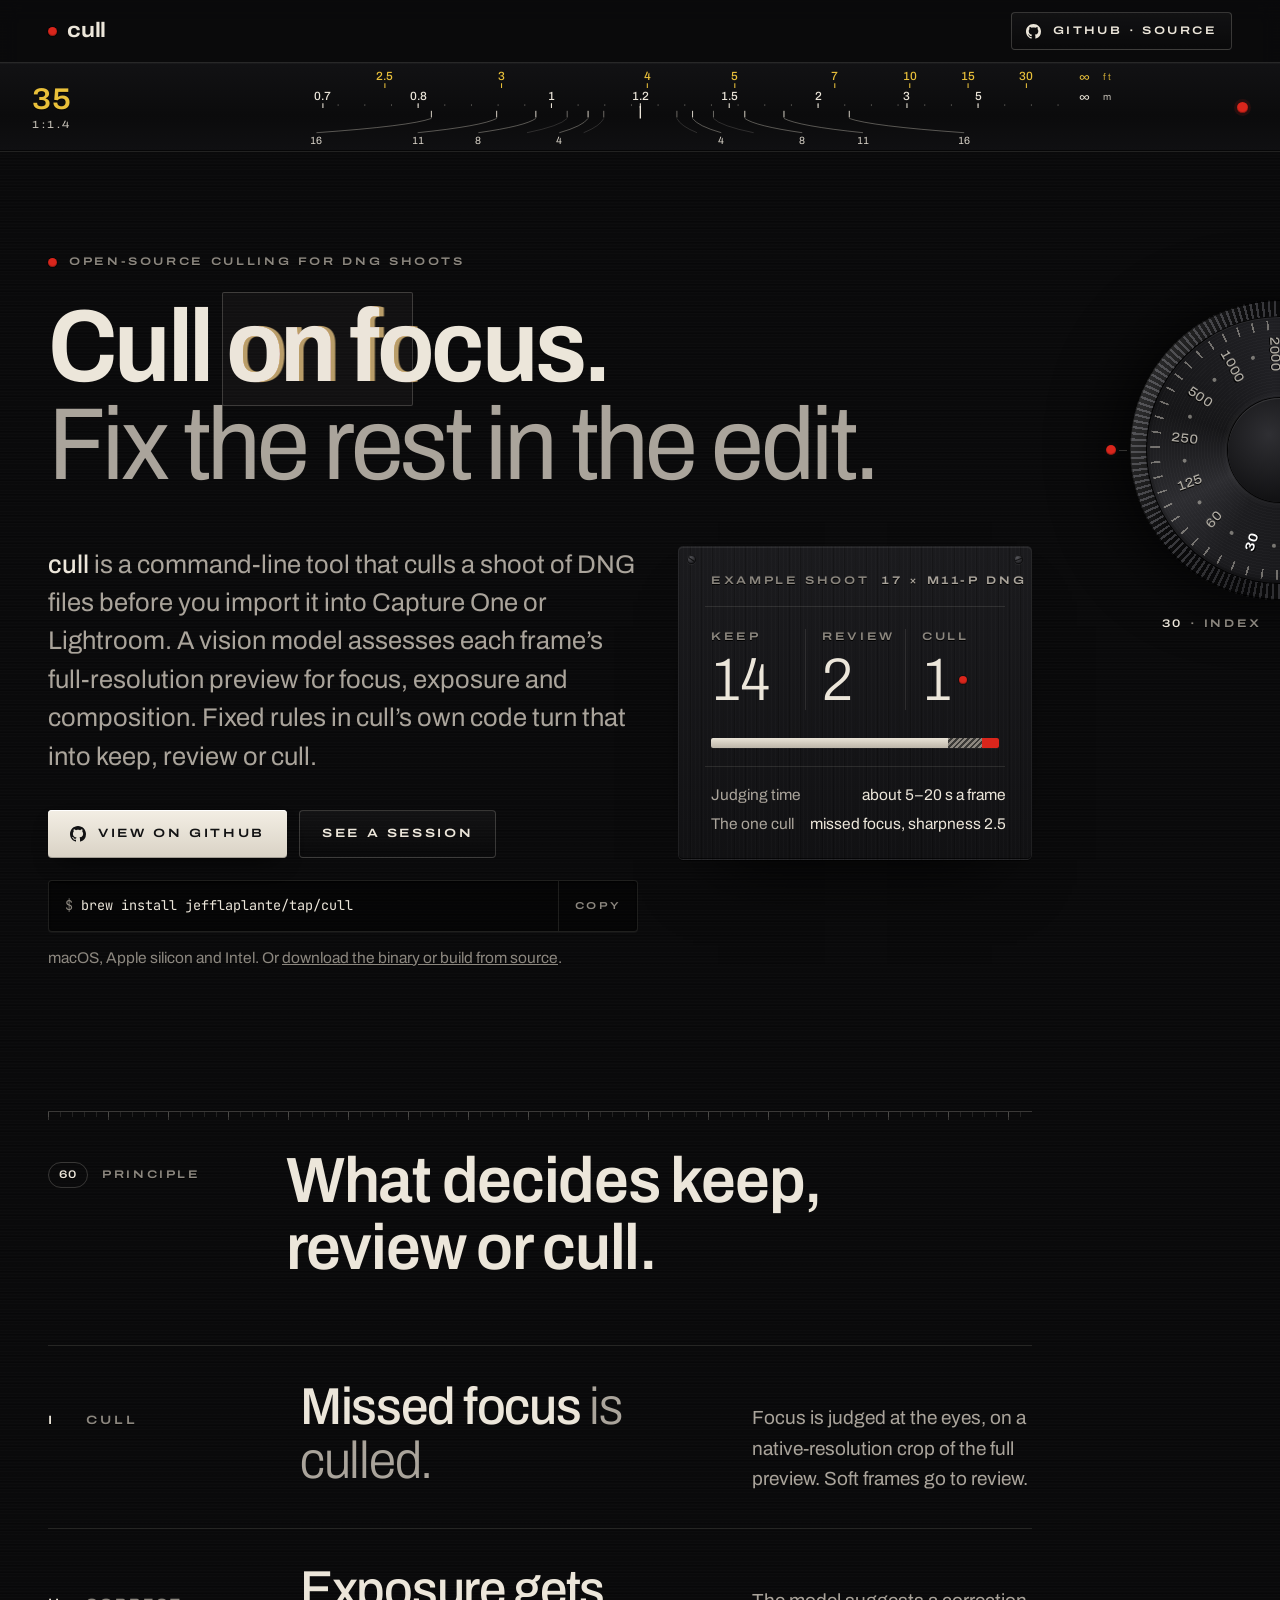
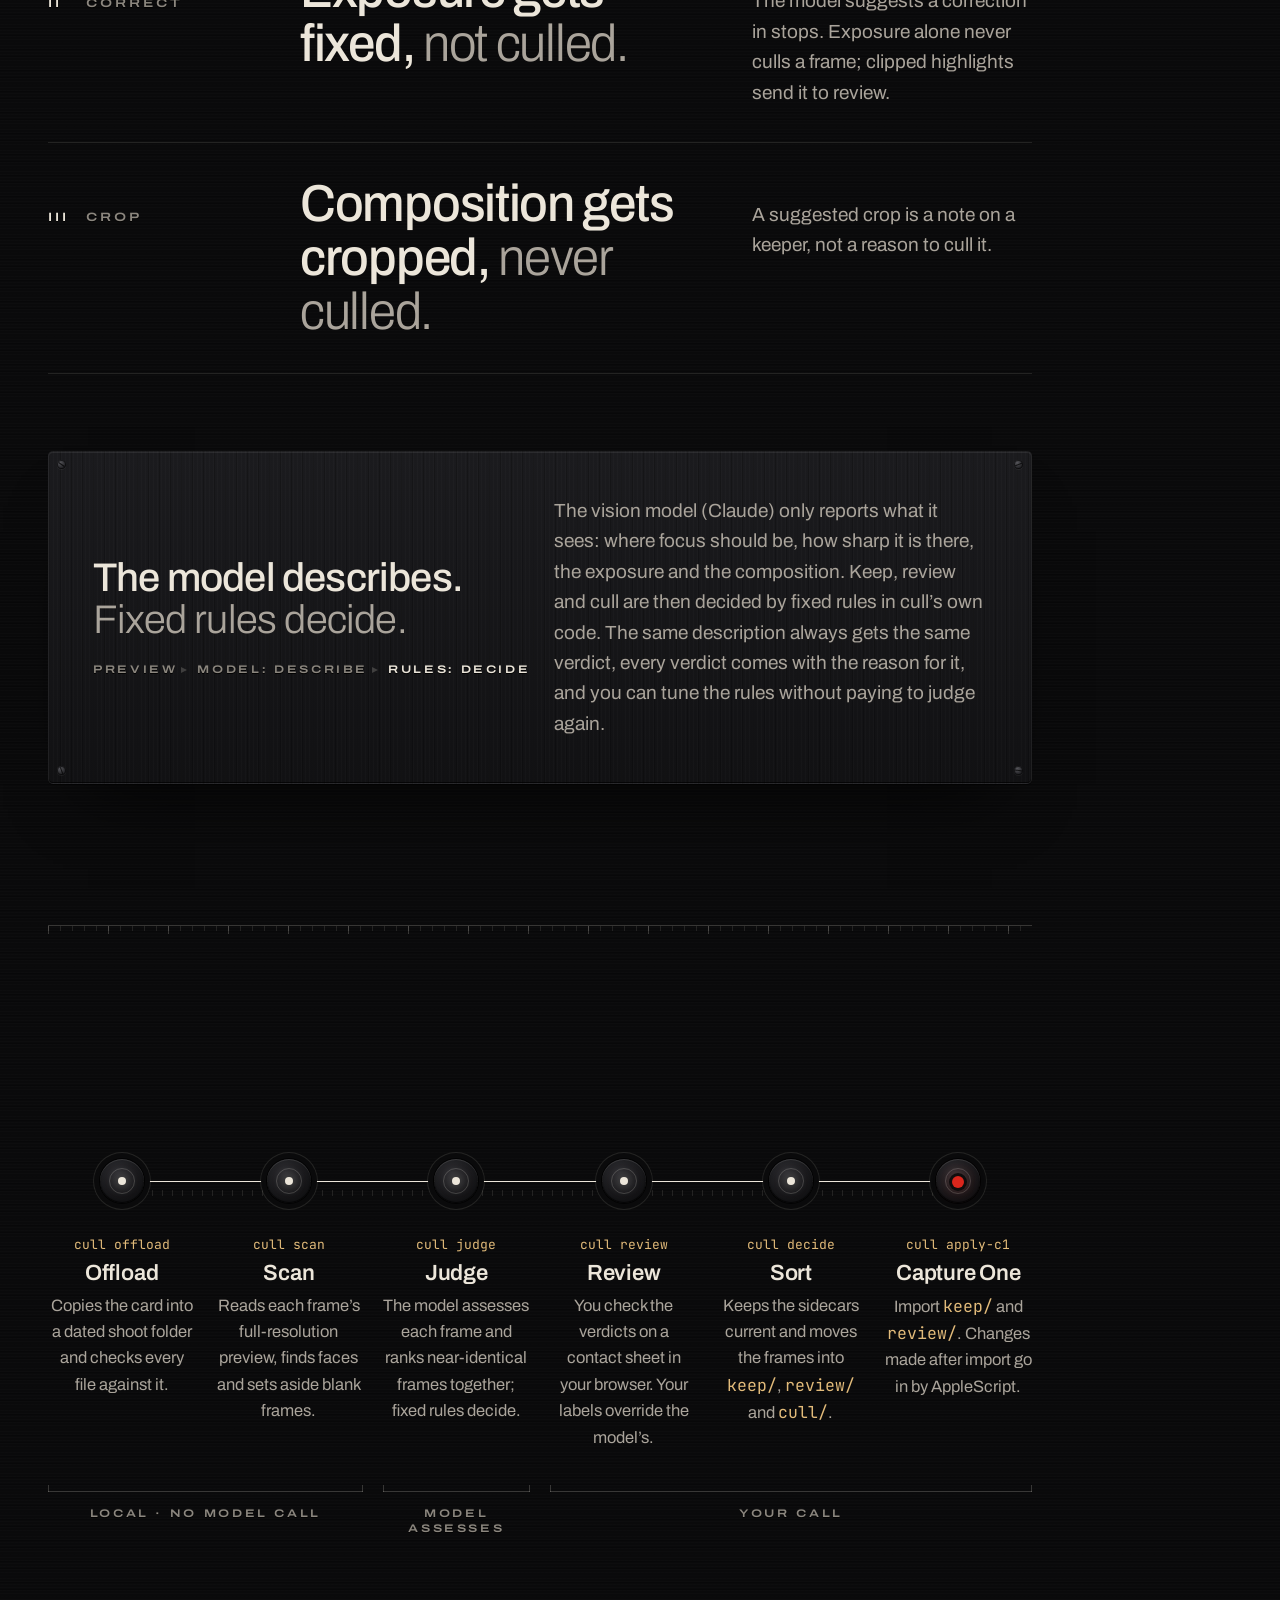
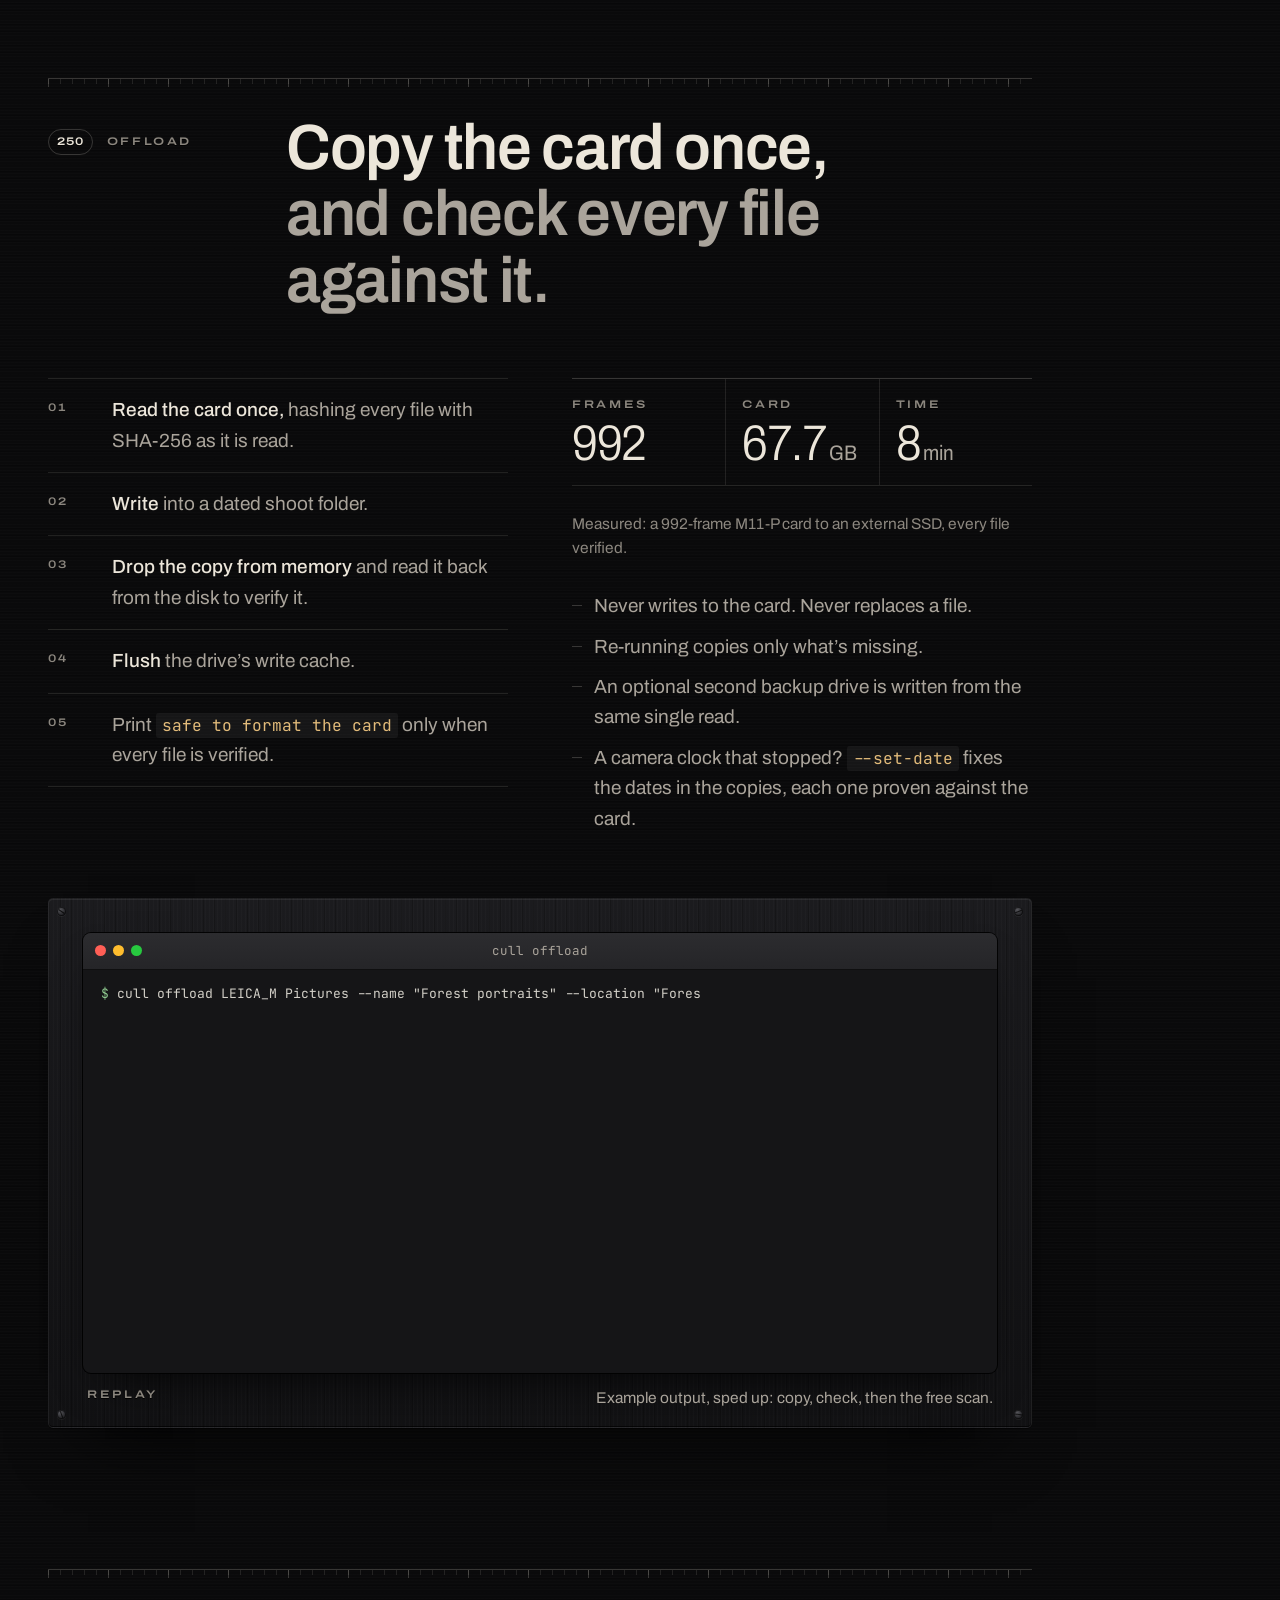
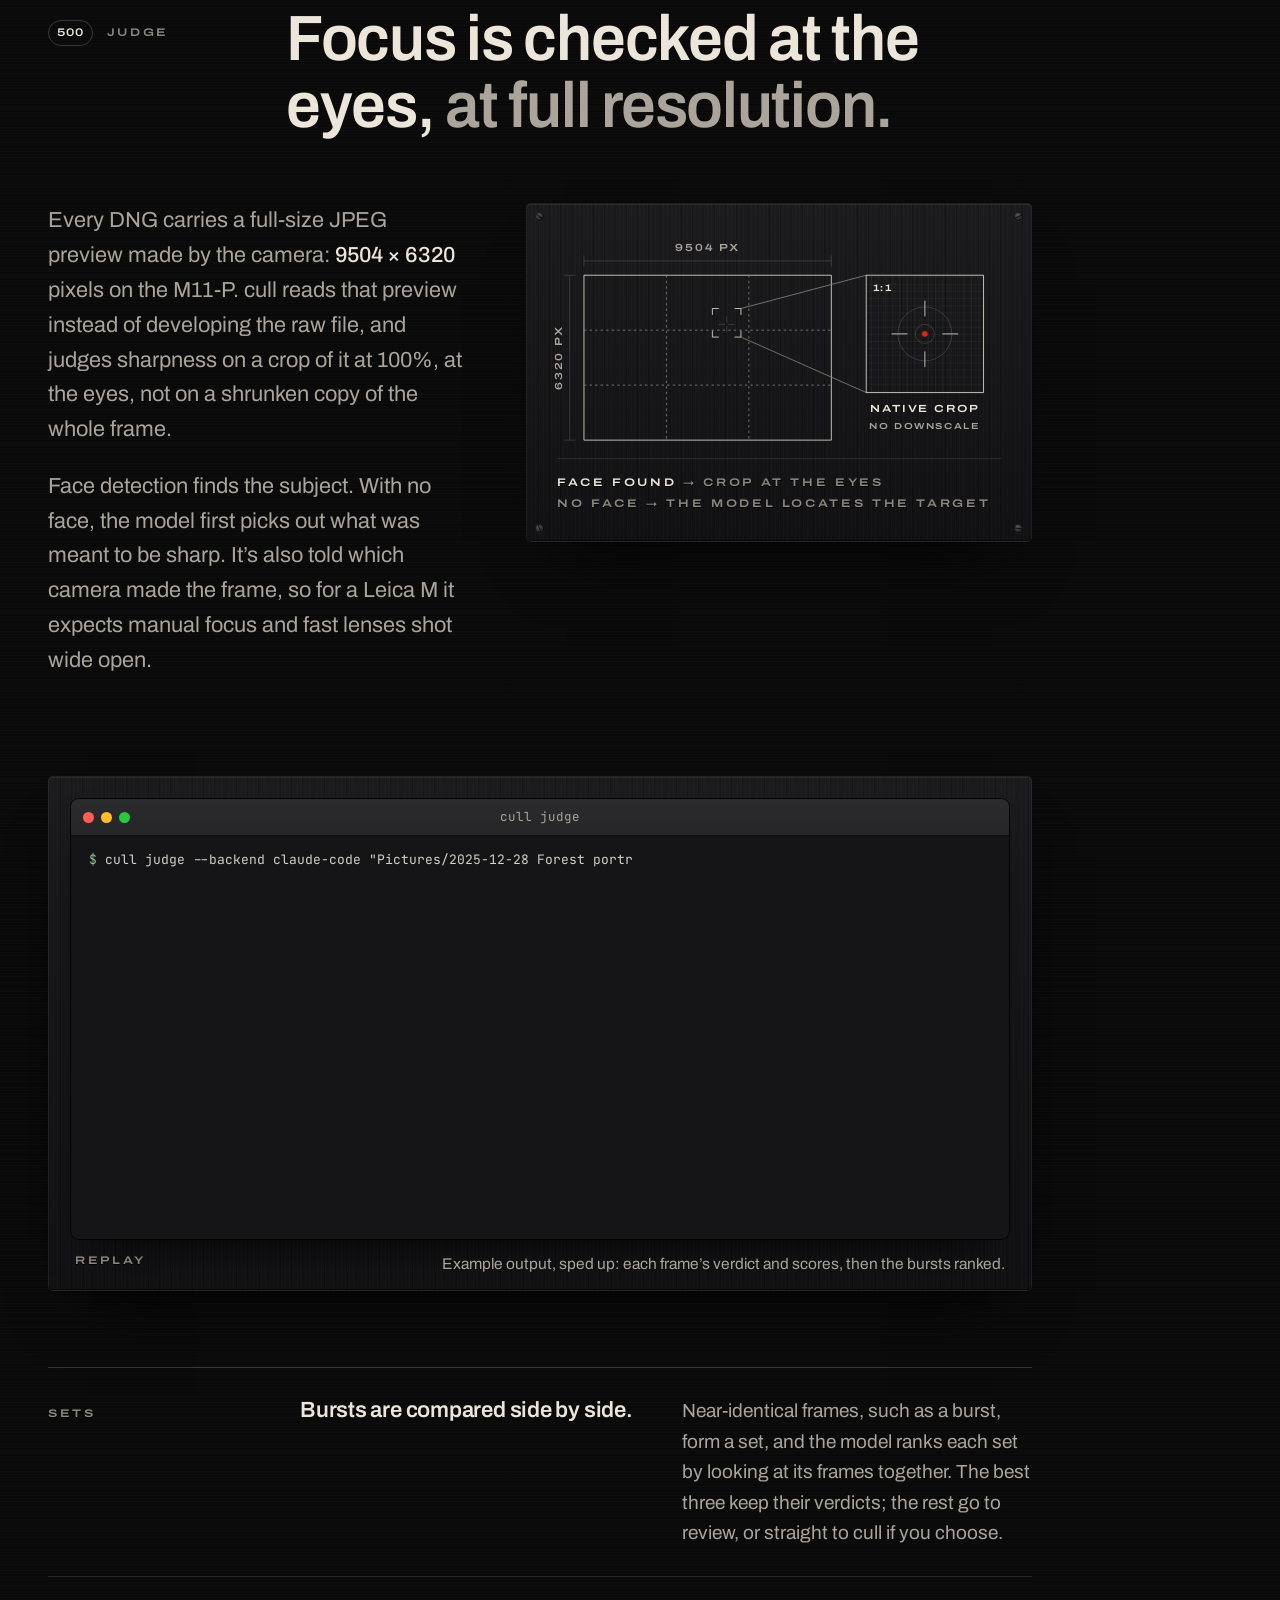
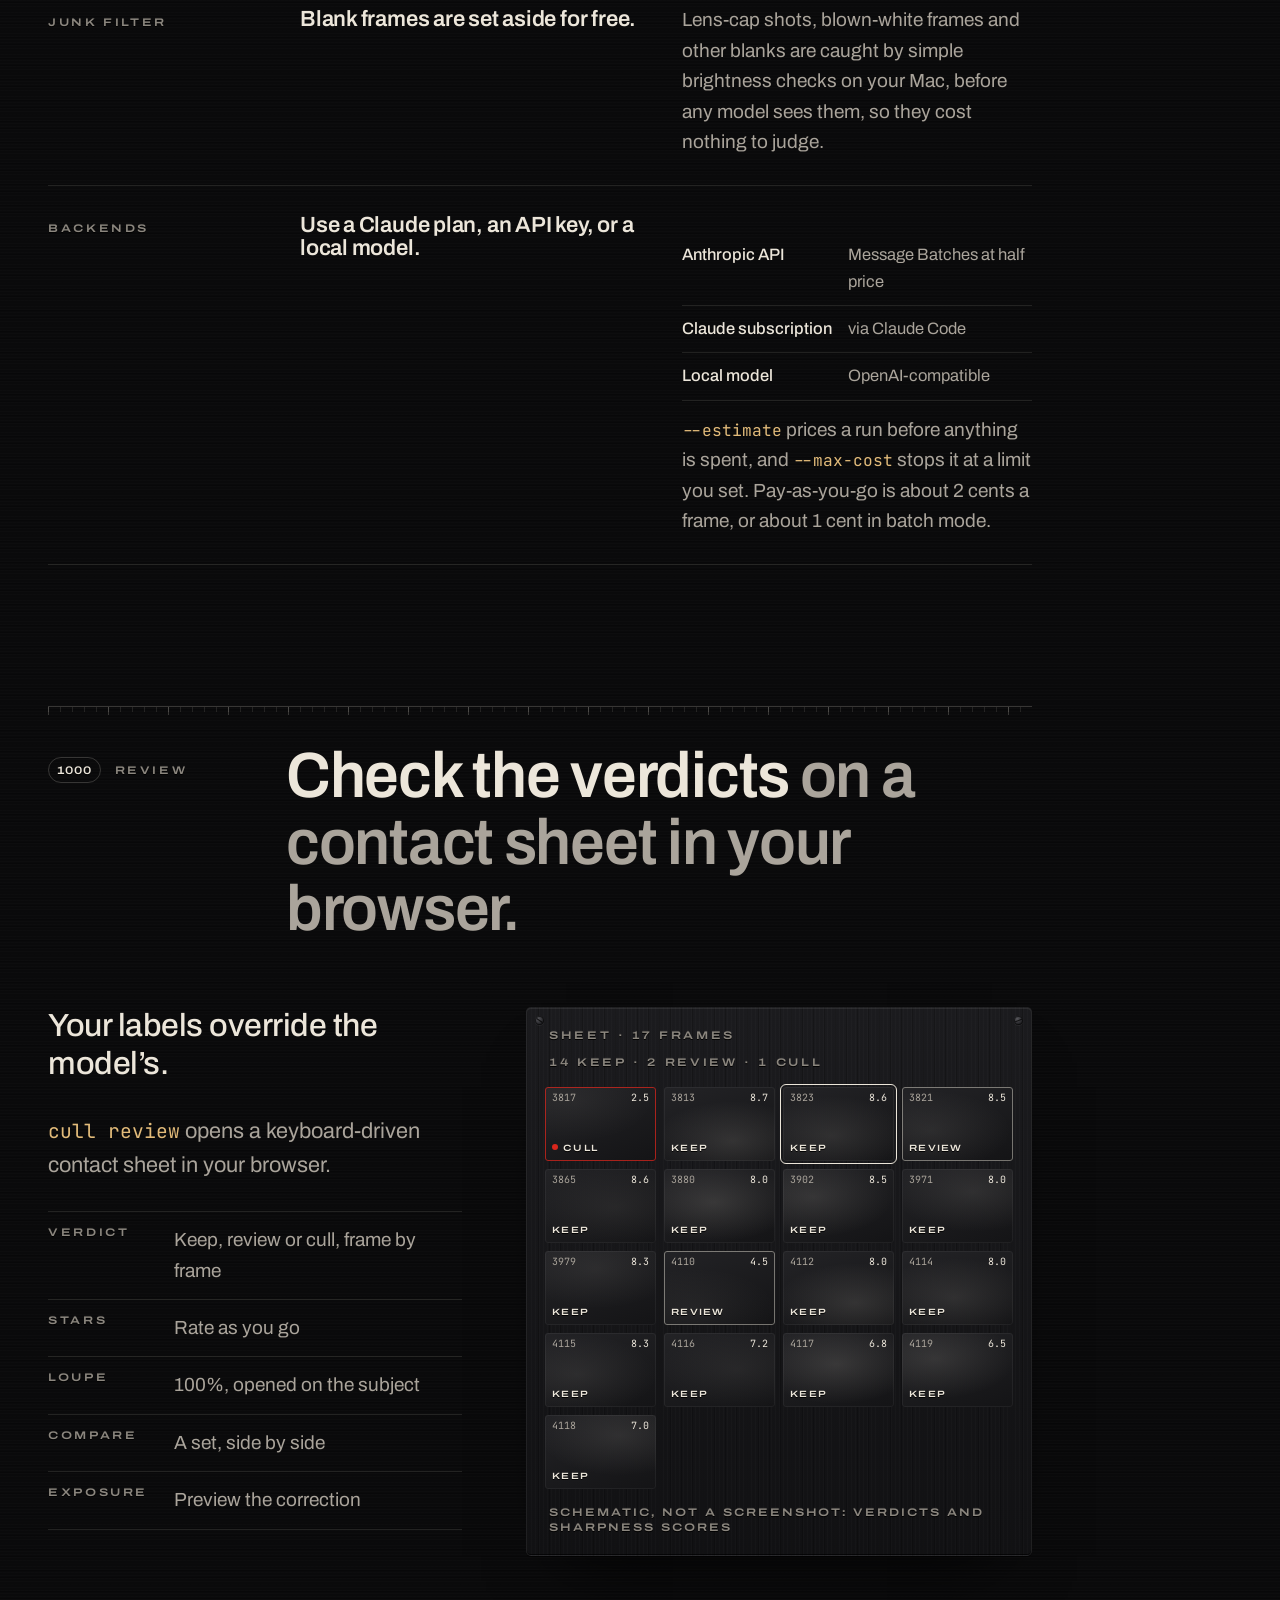
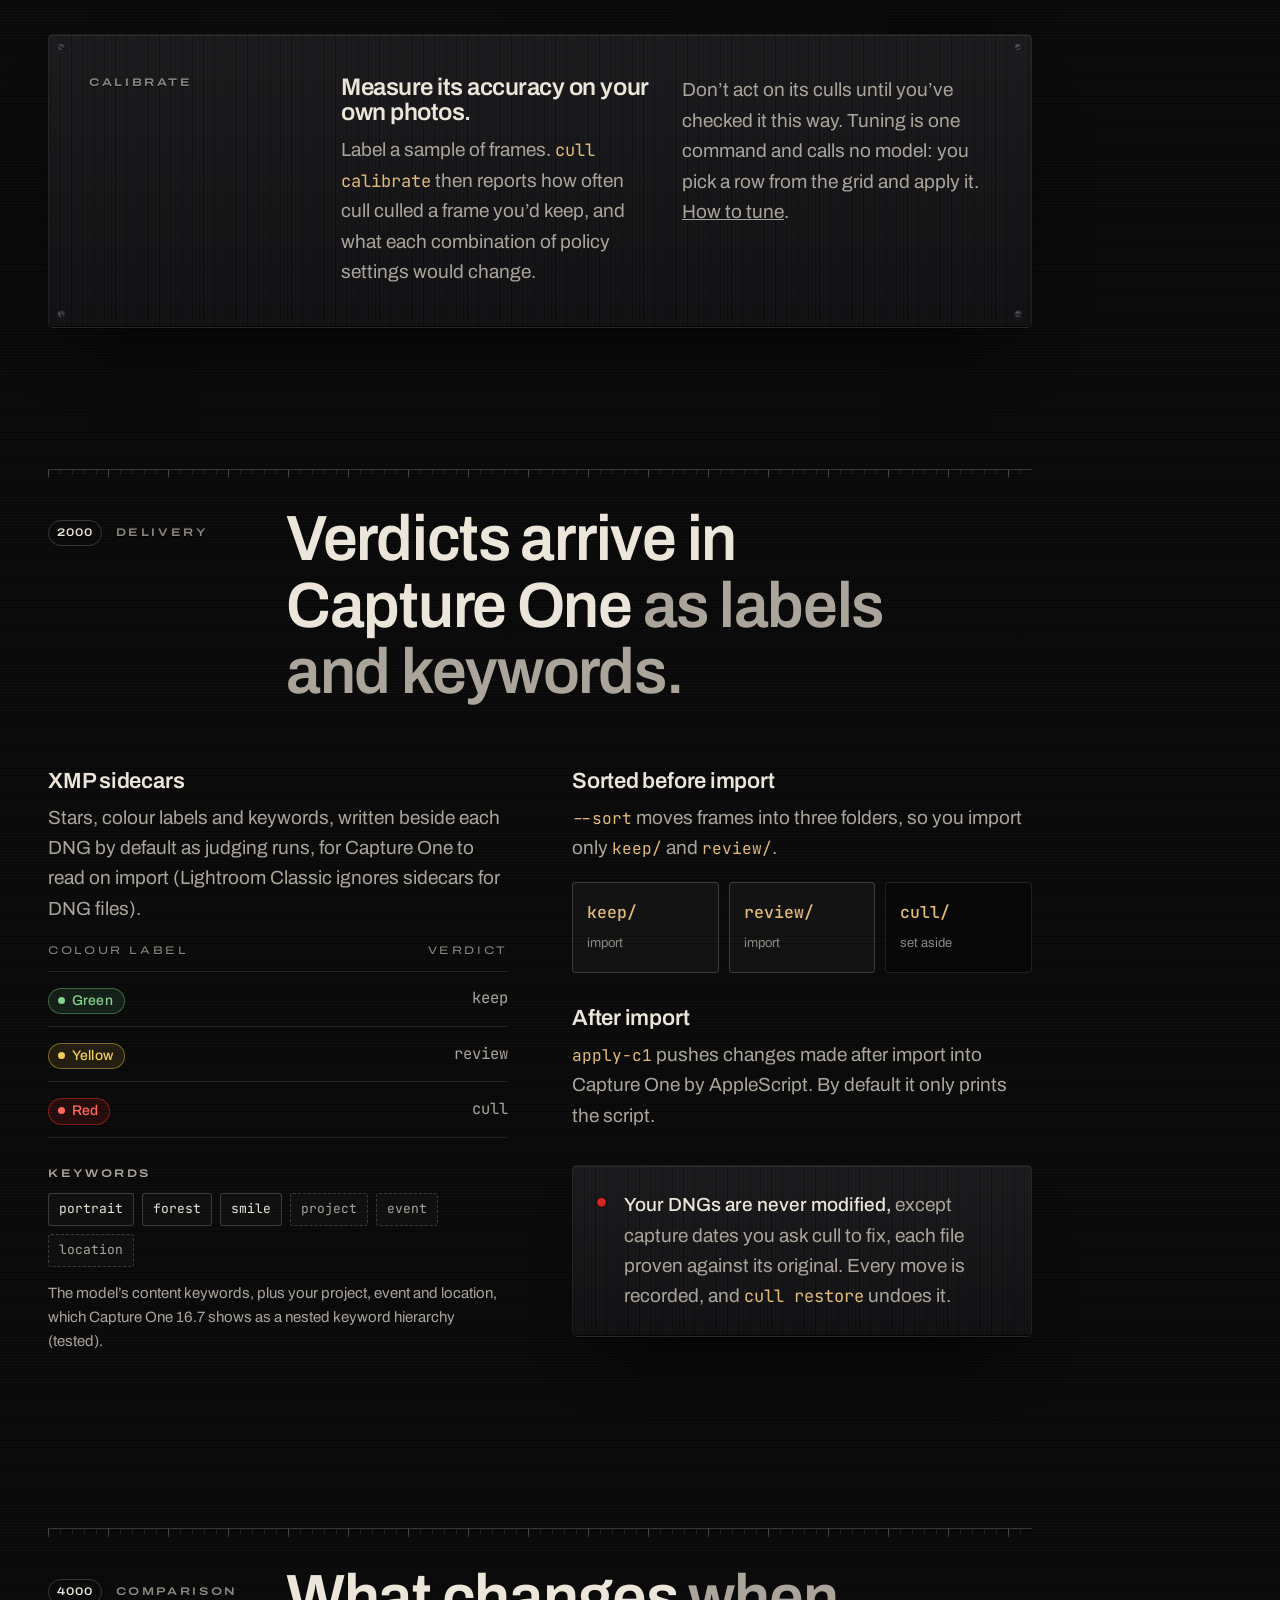
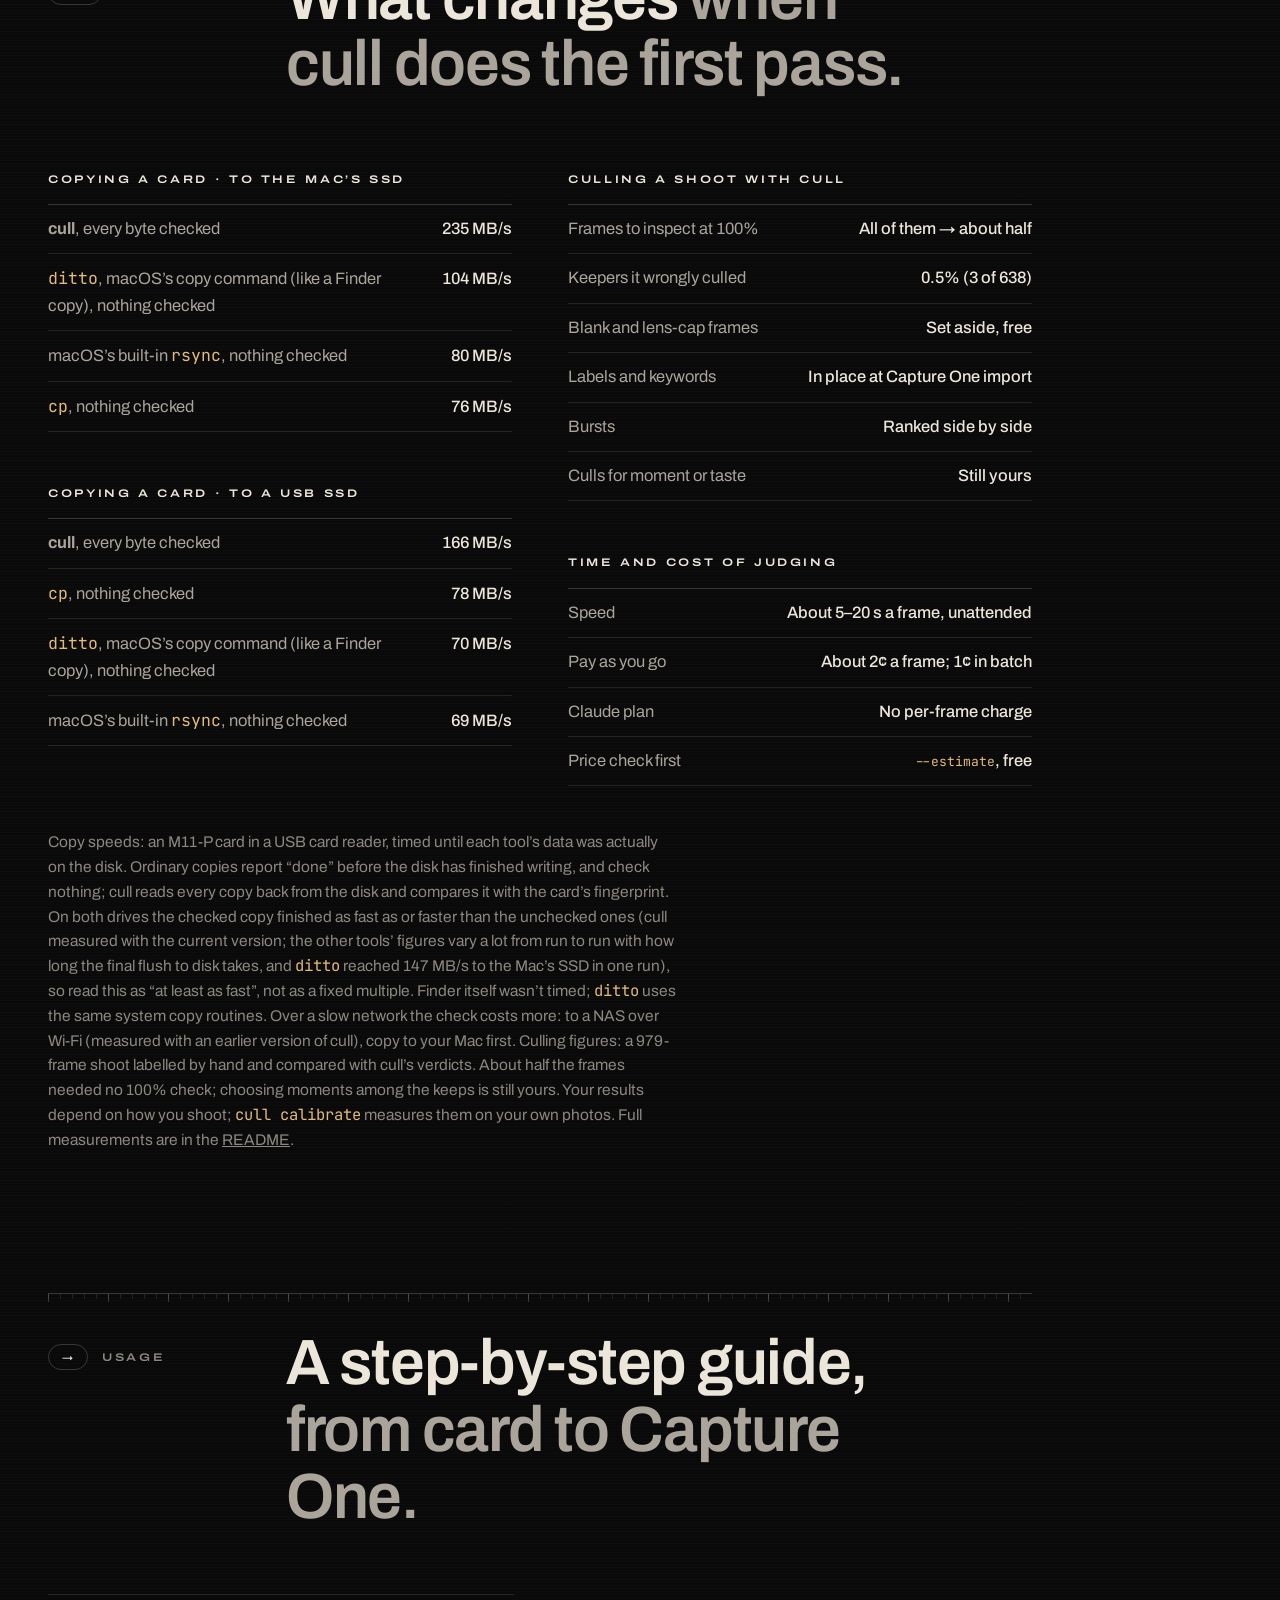
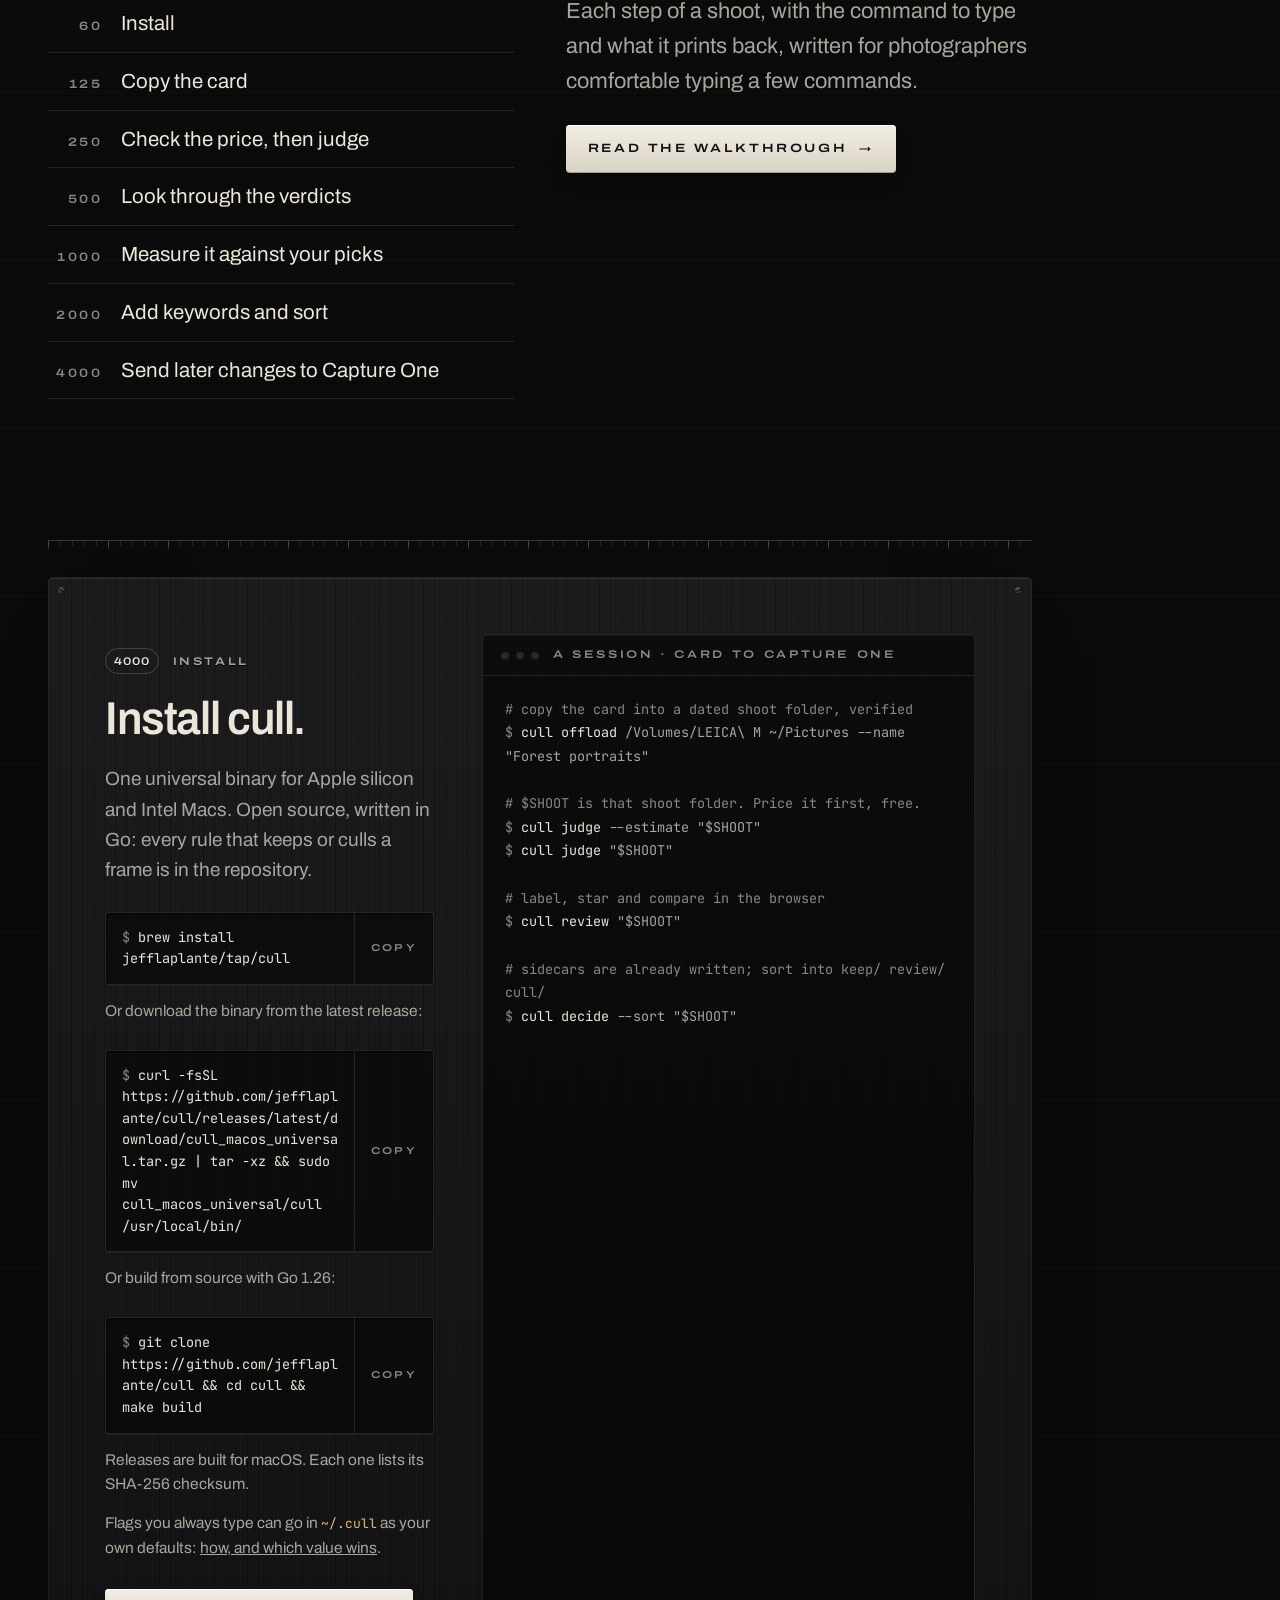
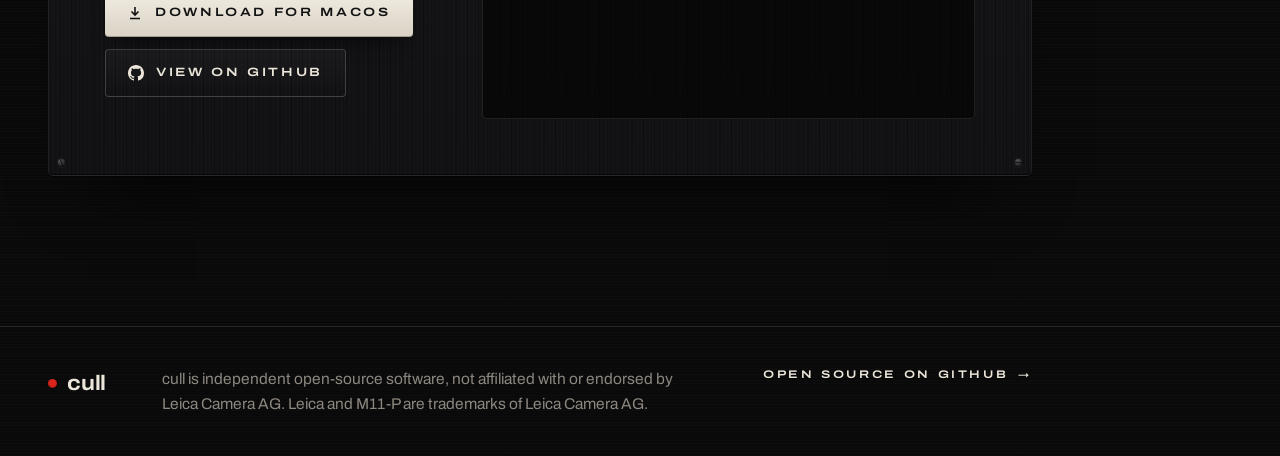
==== commit 13321bf0: "Docs: offload --set-date, cull redate, cull rename; the DNG invariant's one exception" ====
--- a/site/index.html
+++ b/site/index.html
@@ -240,6 +240,7 @@
           <li>Never writes to the card. Never replaces a file.</li>
           <li>Re-running copies only what&rsquo;s missing.</li>
           <li>An optional second backup drive is written from the same single read.</li>
+          <li>A camera clock that stopped? <code>--set-date</code> fixes the dates in the copies, each one proven against the card.</li>
         </ul>
       </div>
     </div>
@@ -466,7 +467,7 @@
         </div>
         <div class="plate safety">
           <span class="dot" aria-hidden="true" style="margin-top:8px;flex:none"></span>
-          <p><strong>Your DNGs are never modified.</strong> Every move is recorded, and <code style="font-size:.9em">cull restore</code> undoes it.</p>
+          <p><strong>Your DNGs are never modified,</strong> except capture dates you ask cull to fix, each file proven against its original. Every move is recorded, and <code style="font-size:.9em">cull restore</code> undoes it.</p>
         </div>
       </div>
     </div>
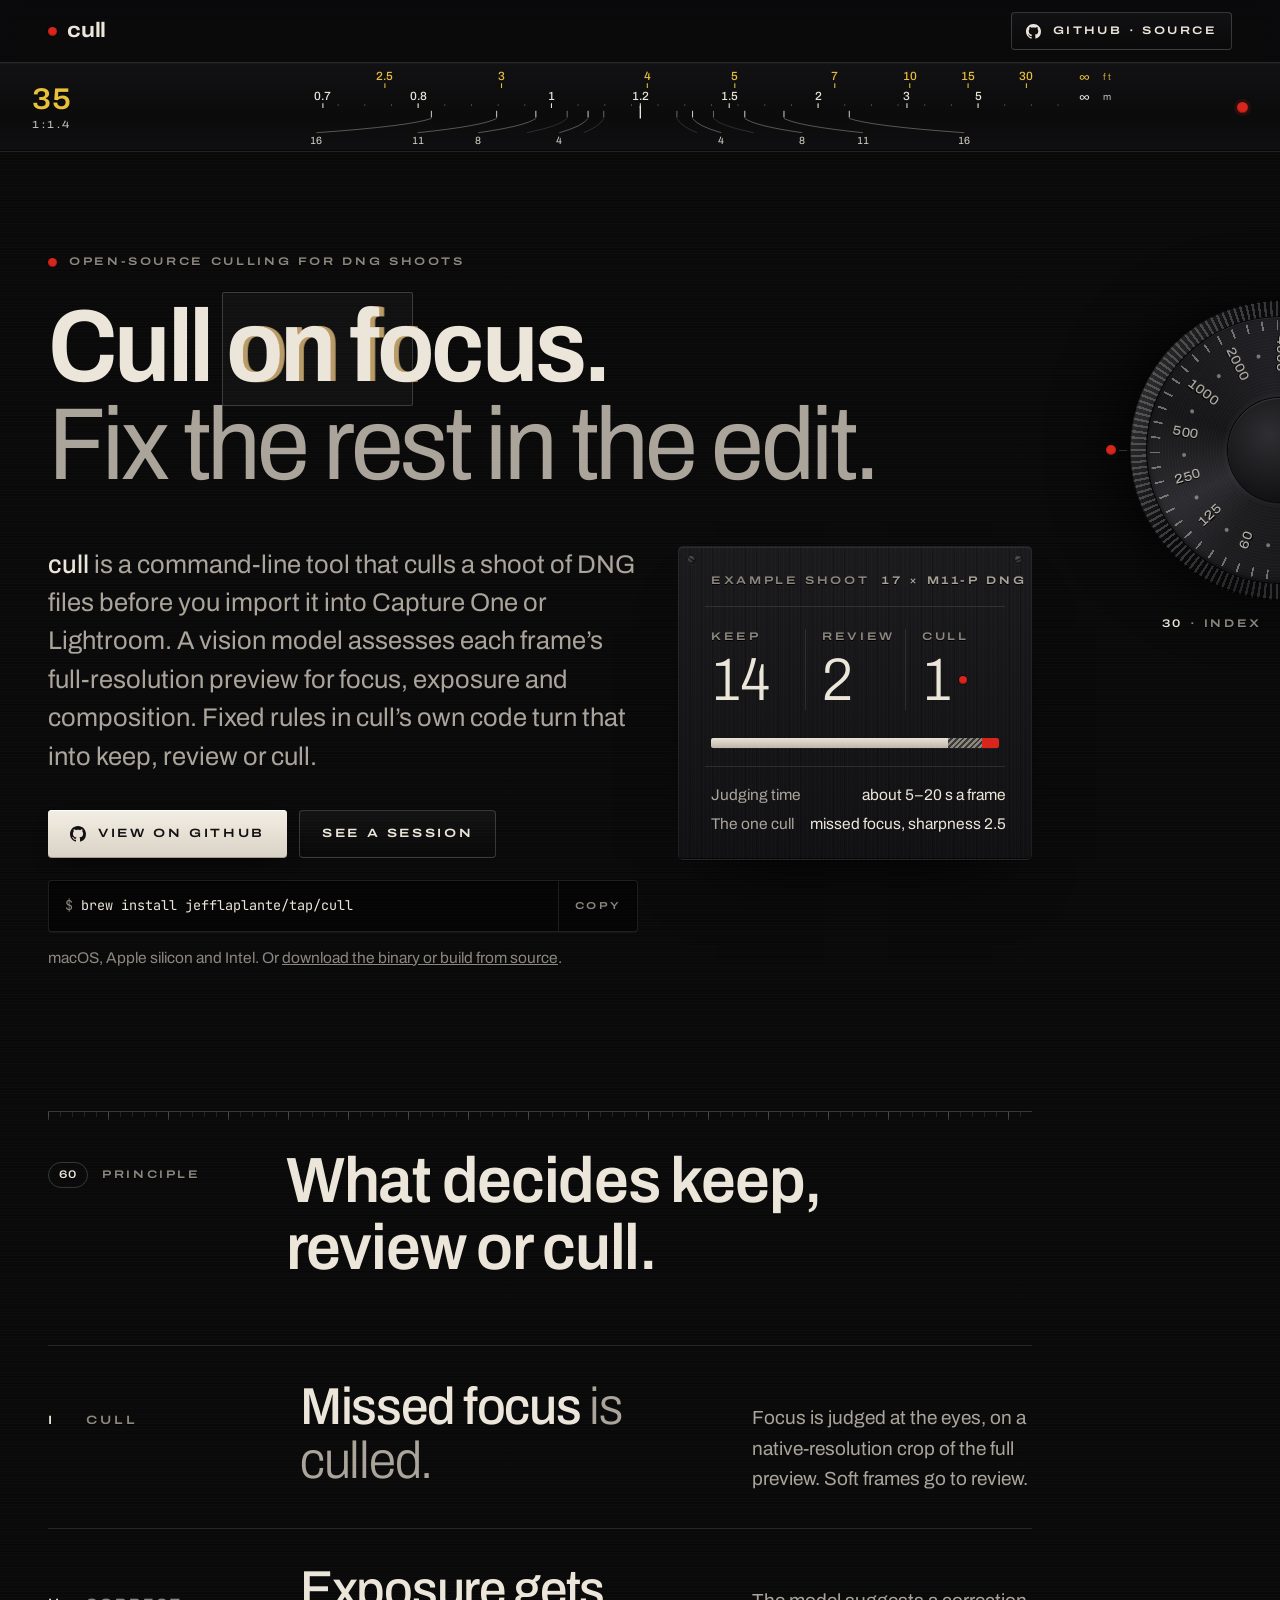
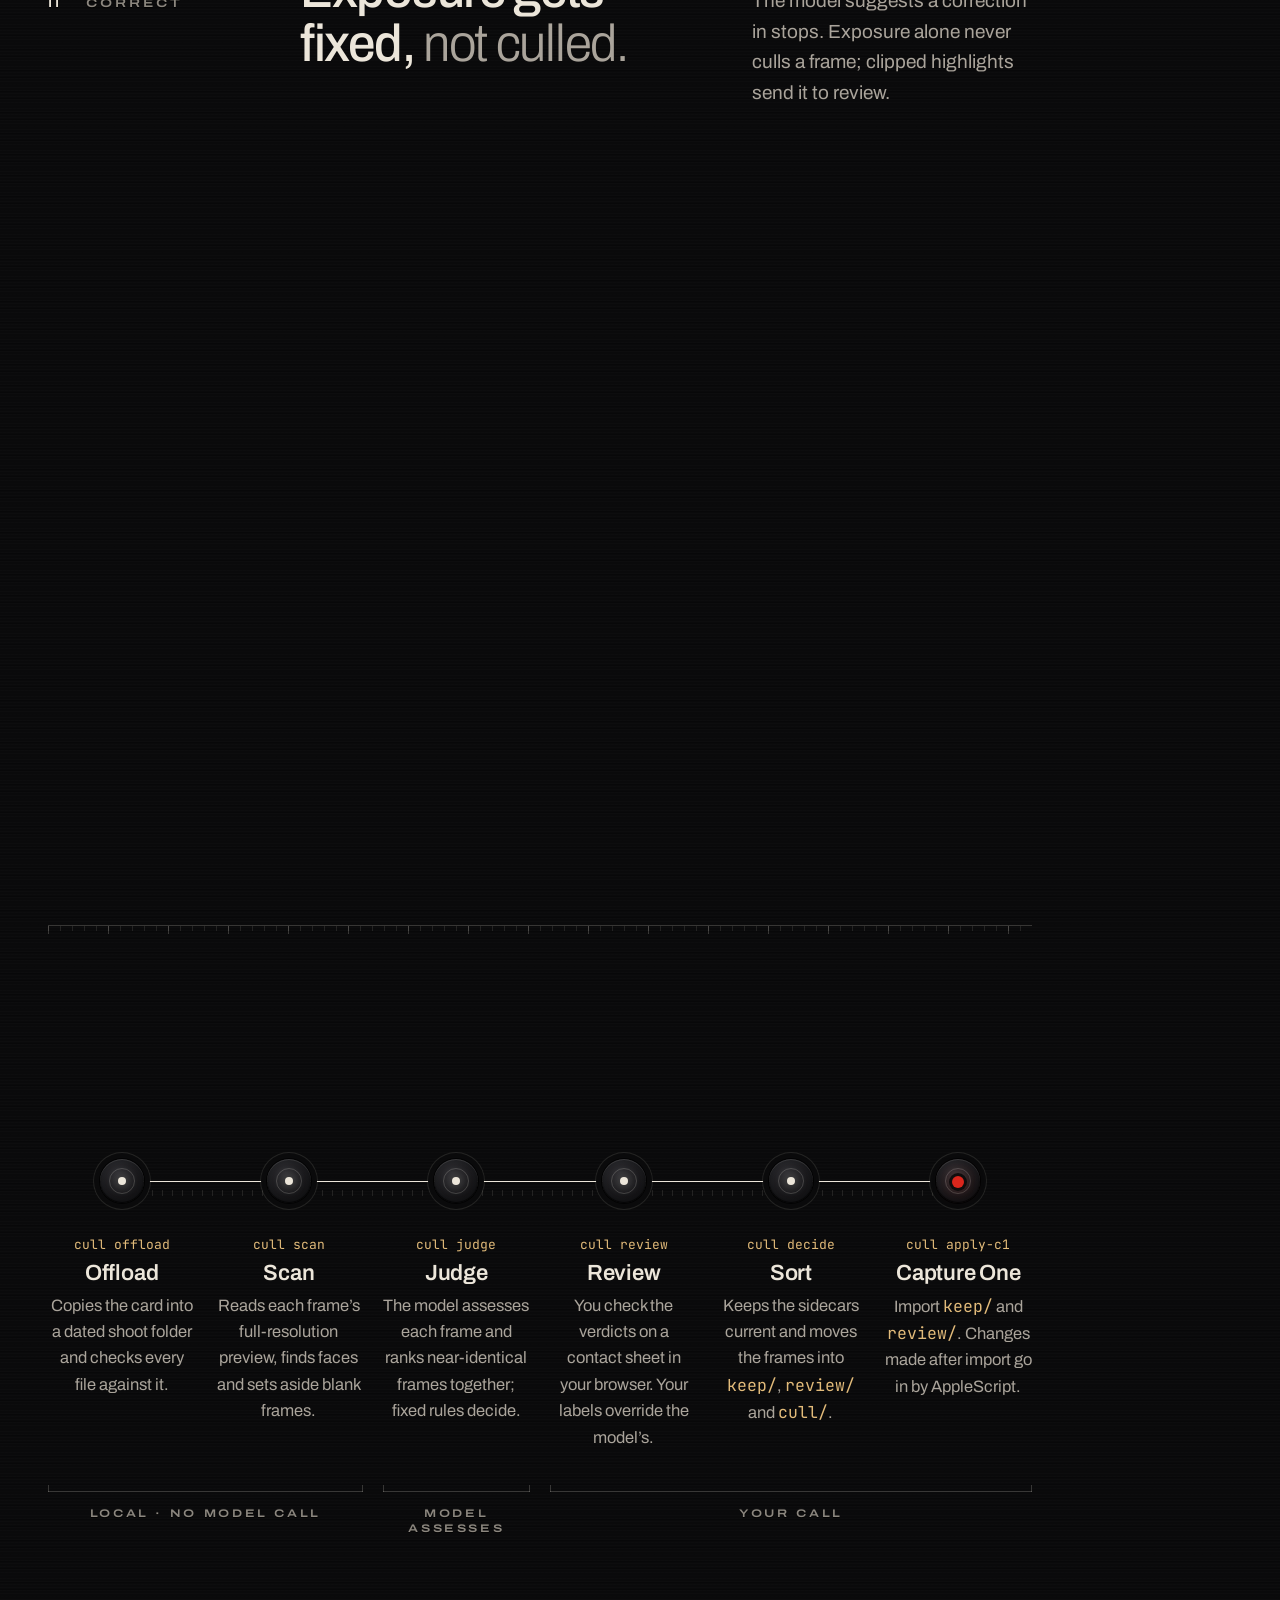
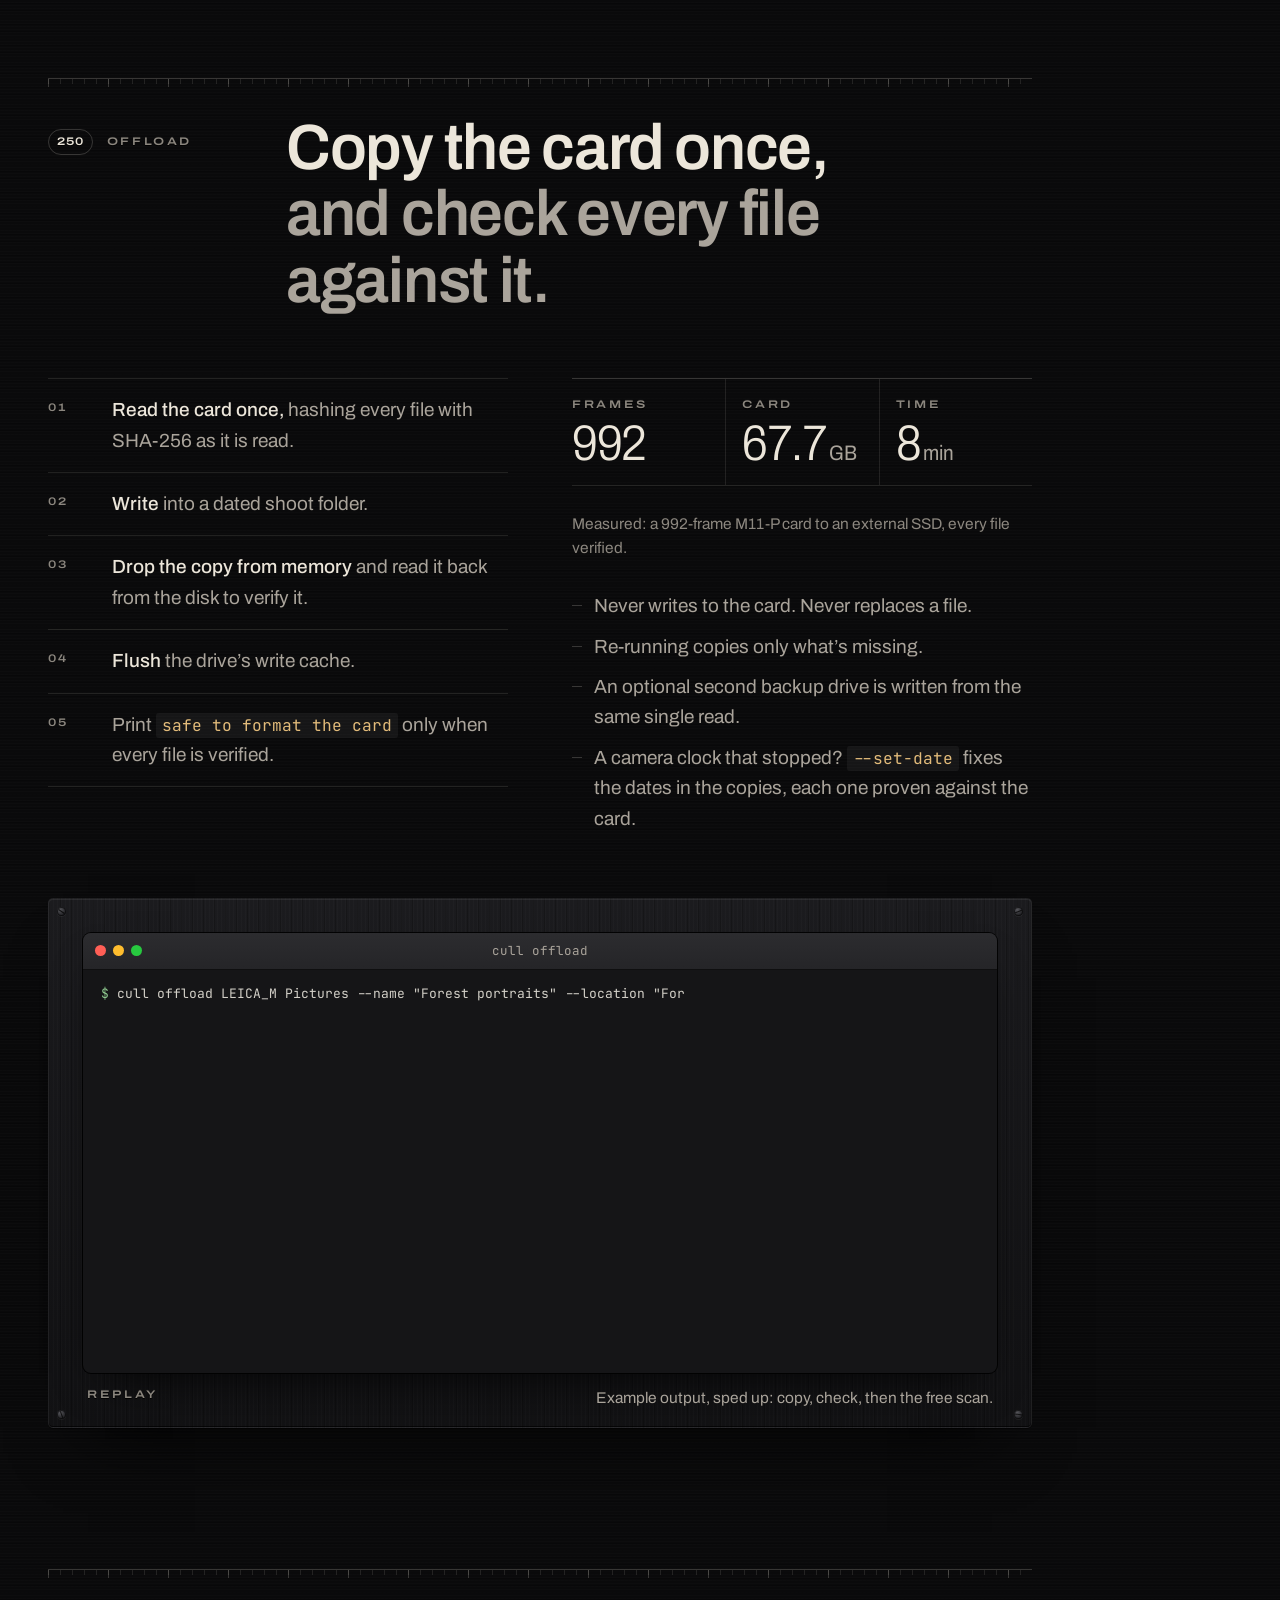
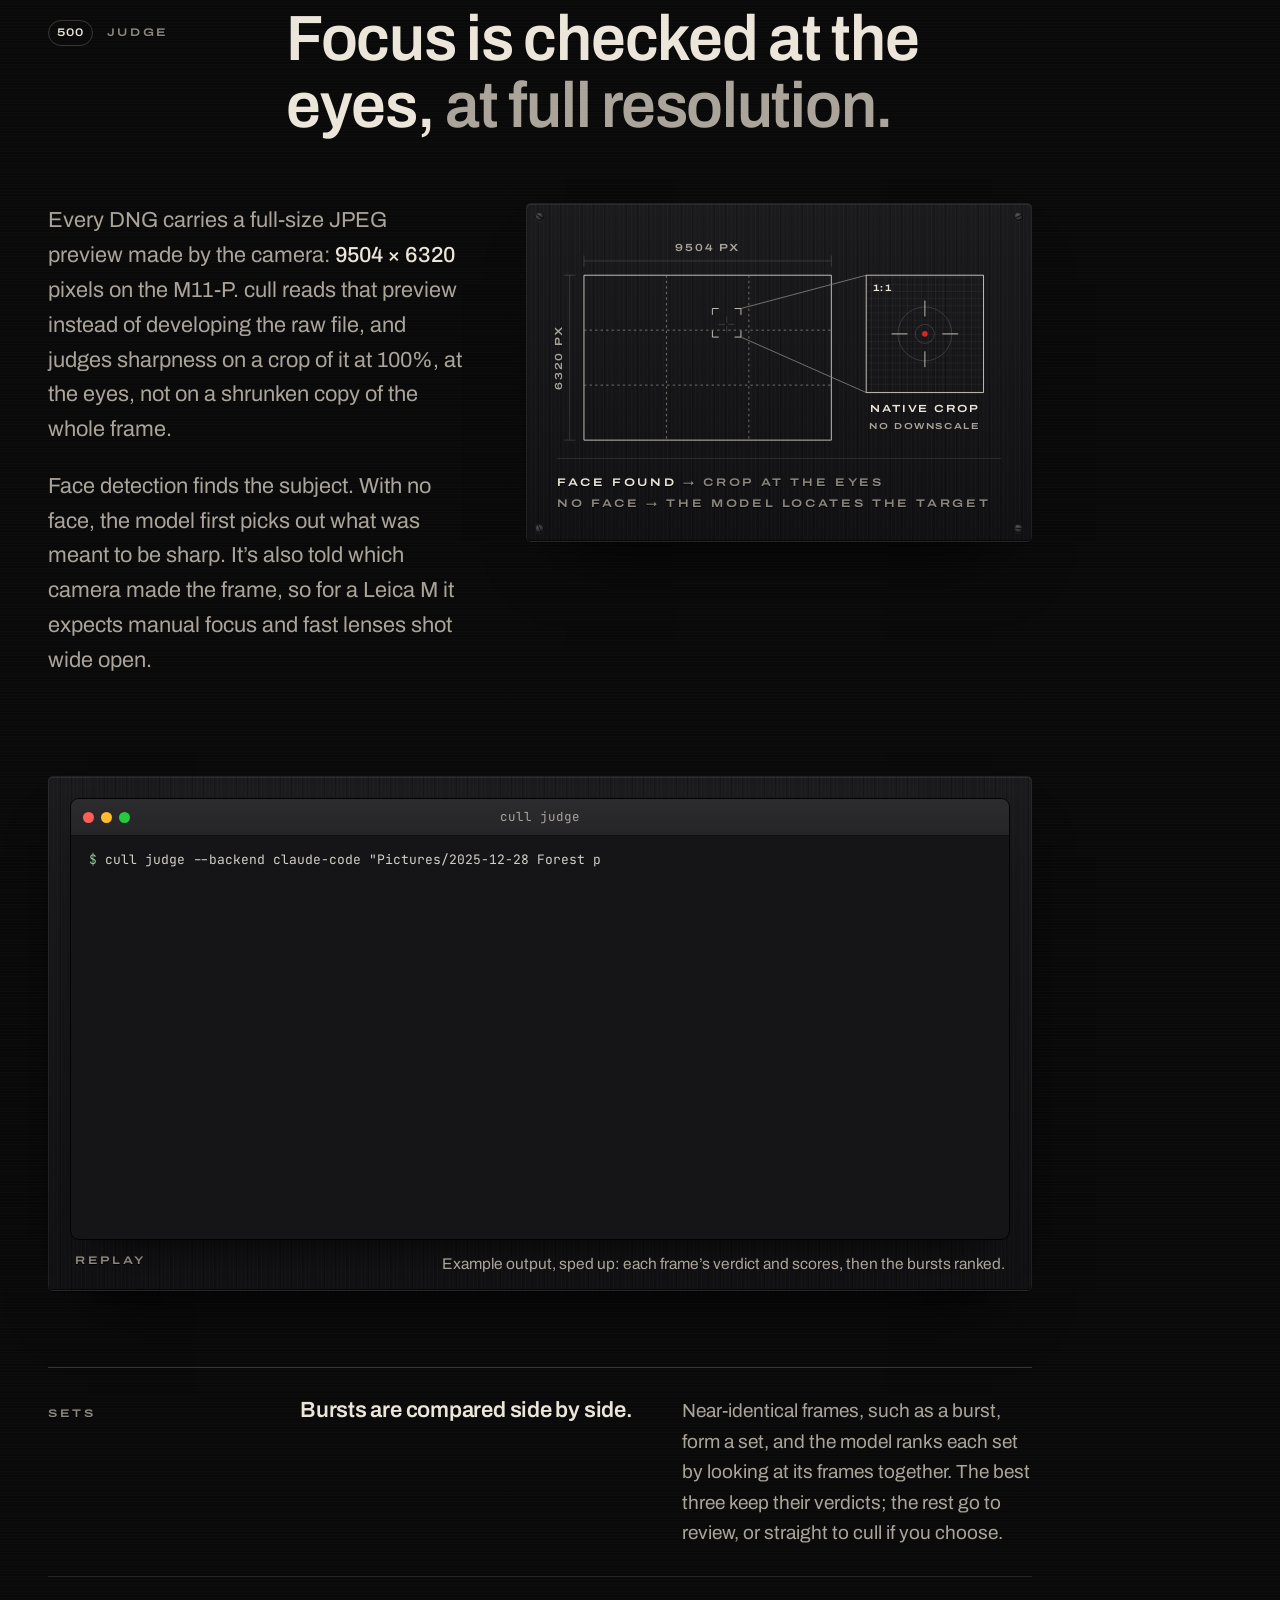
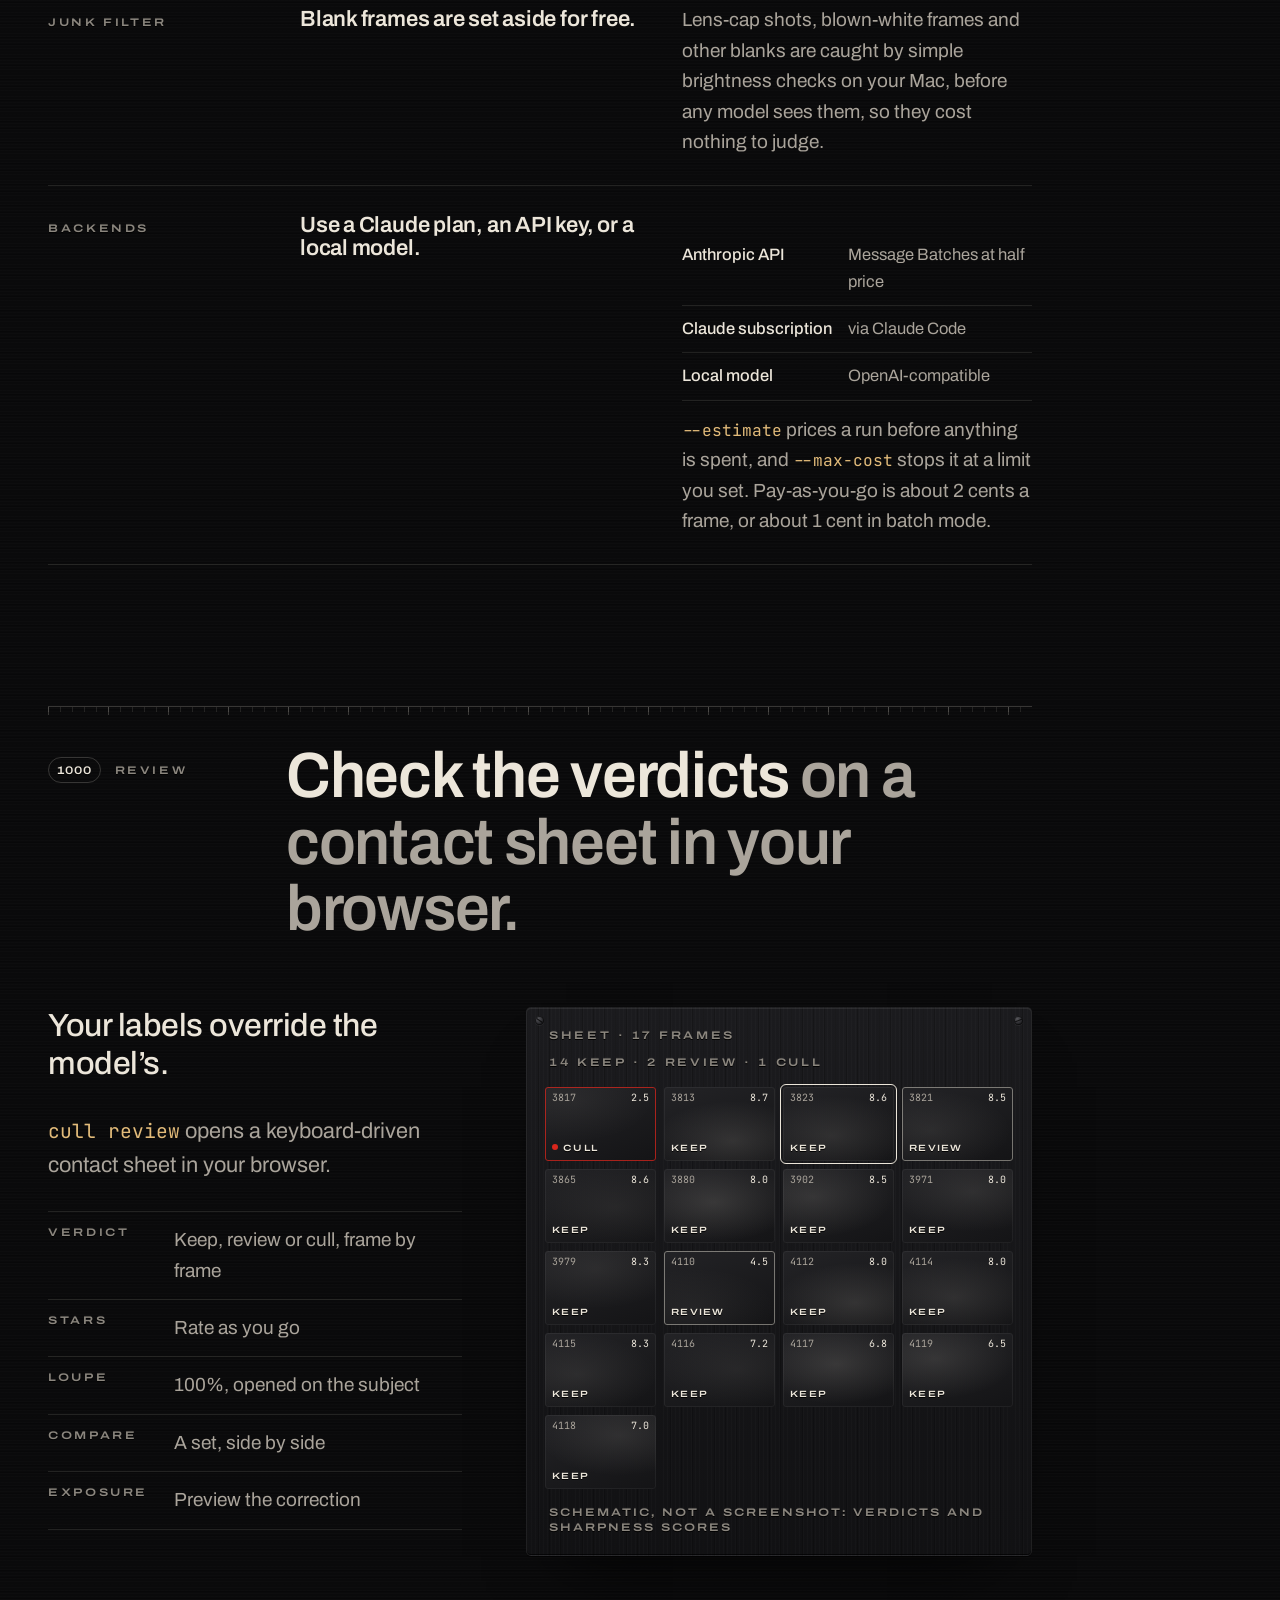
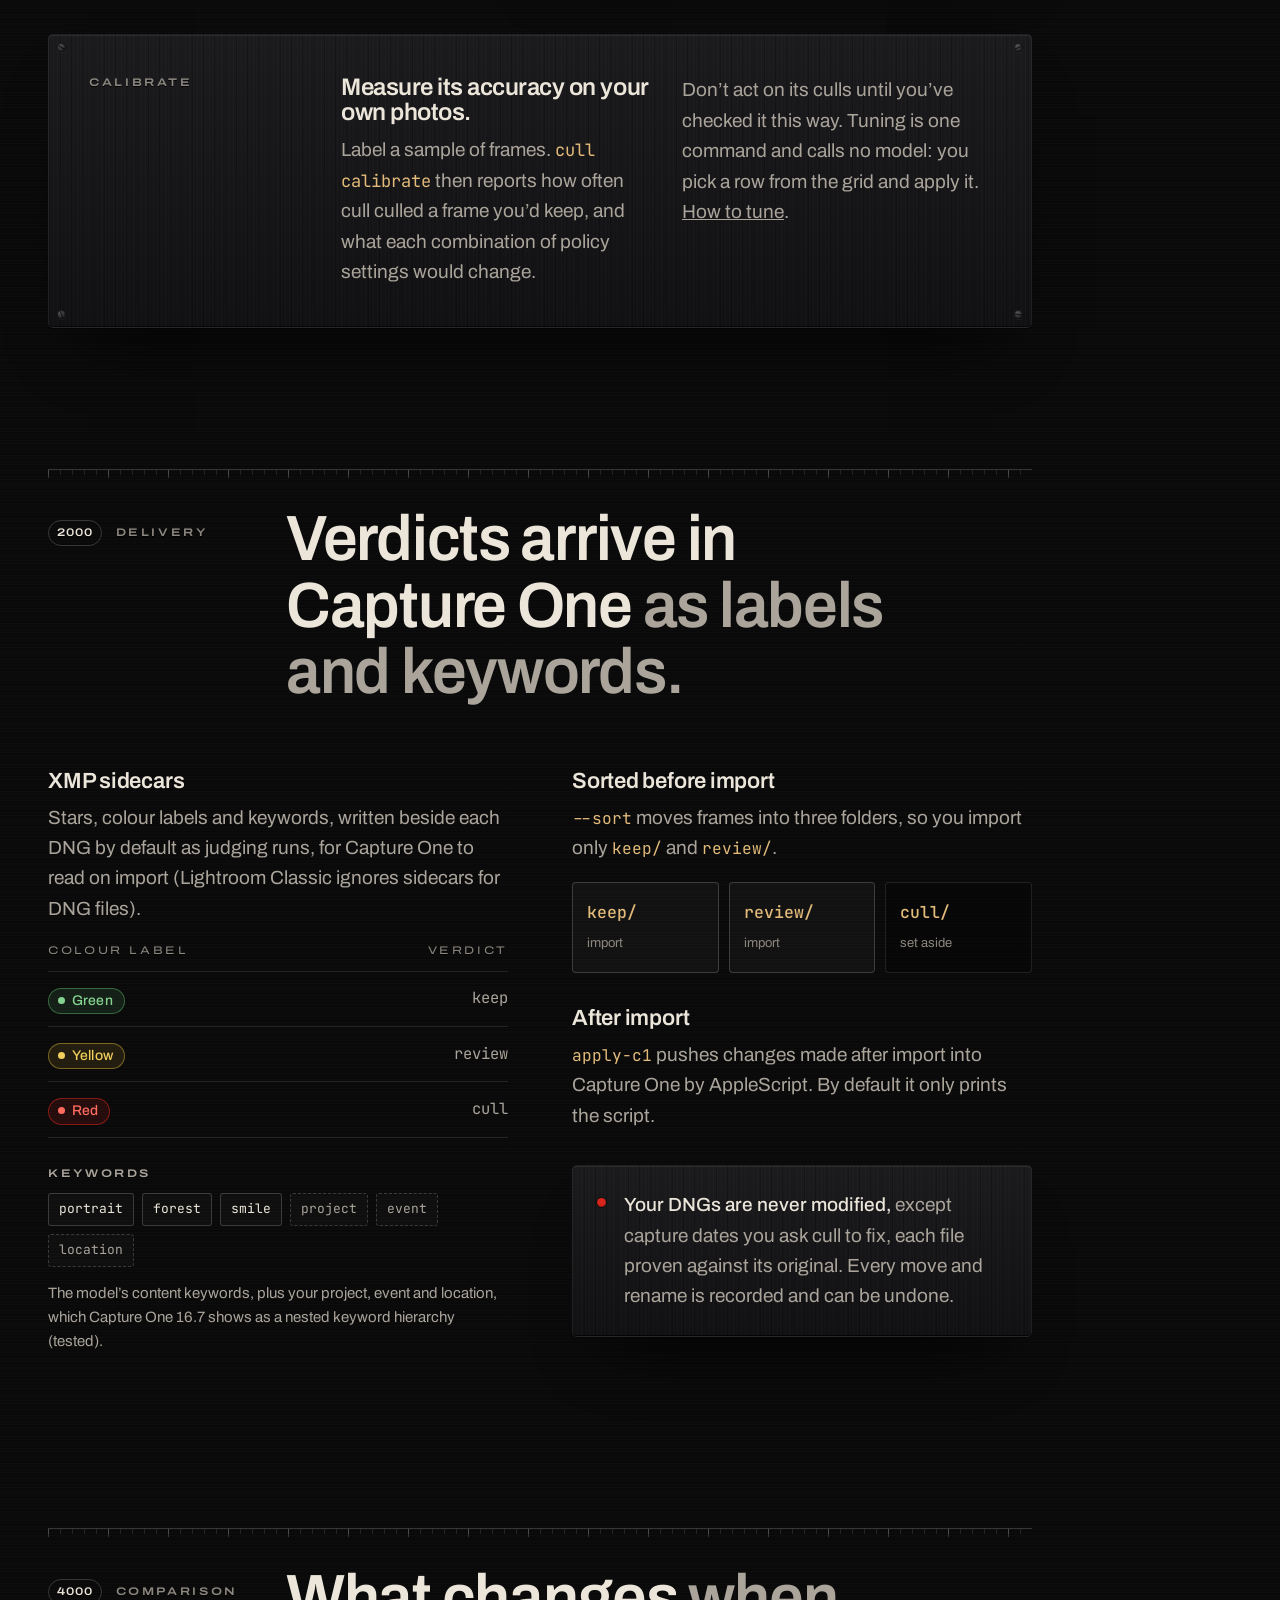
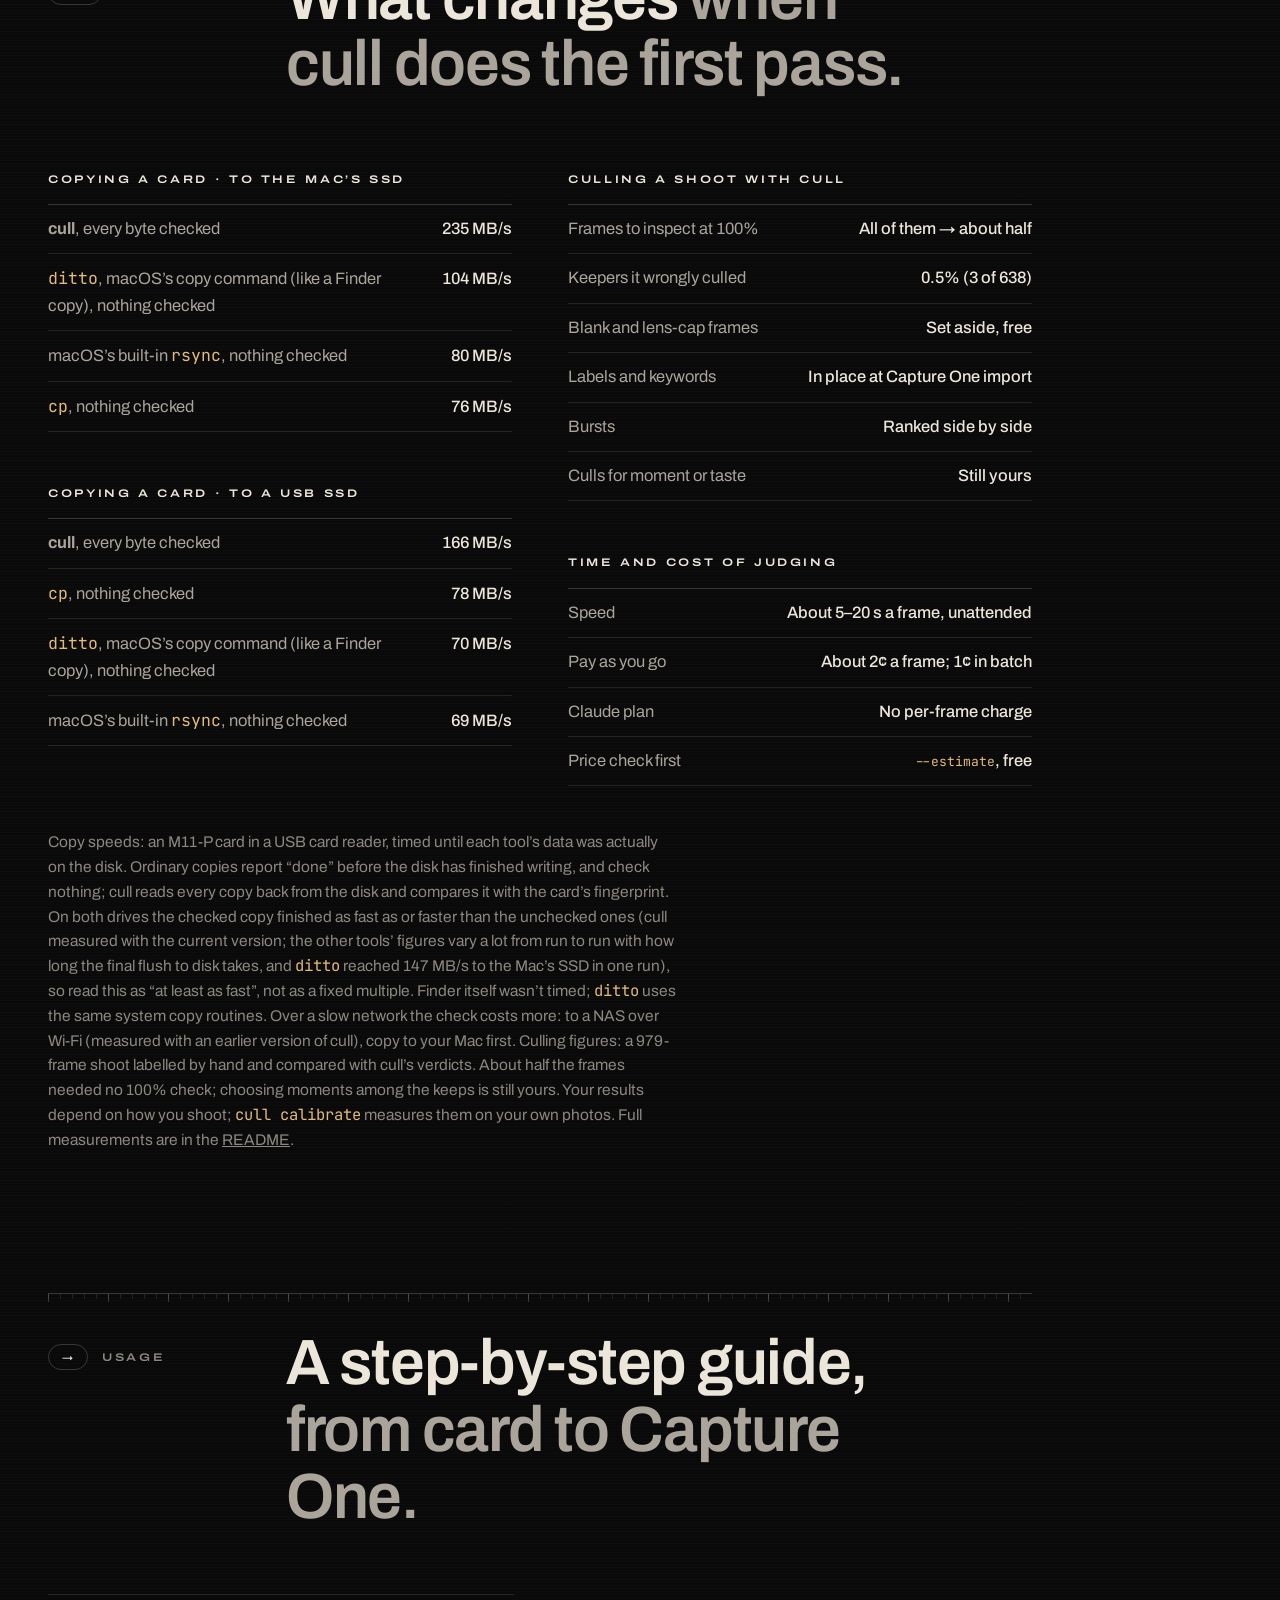
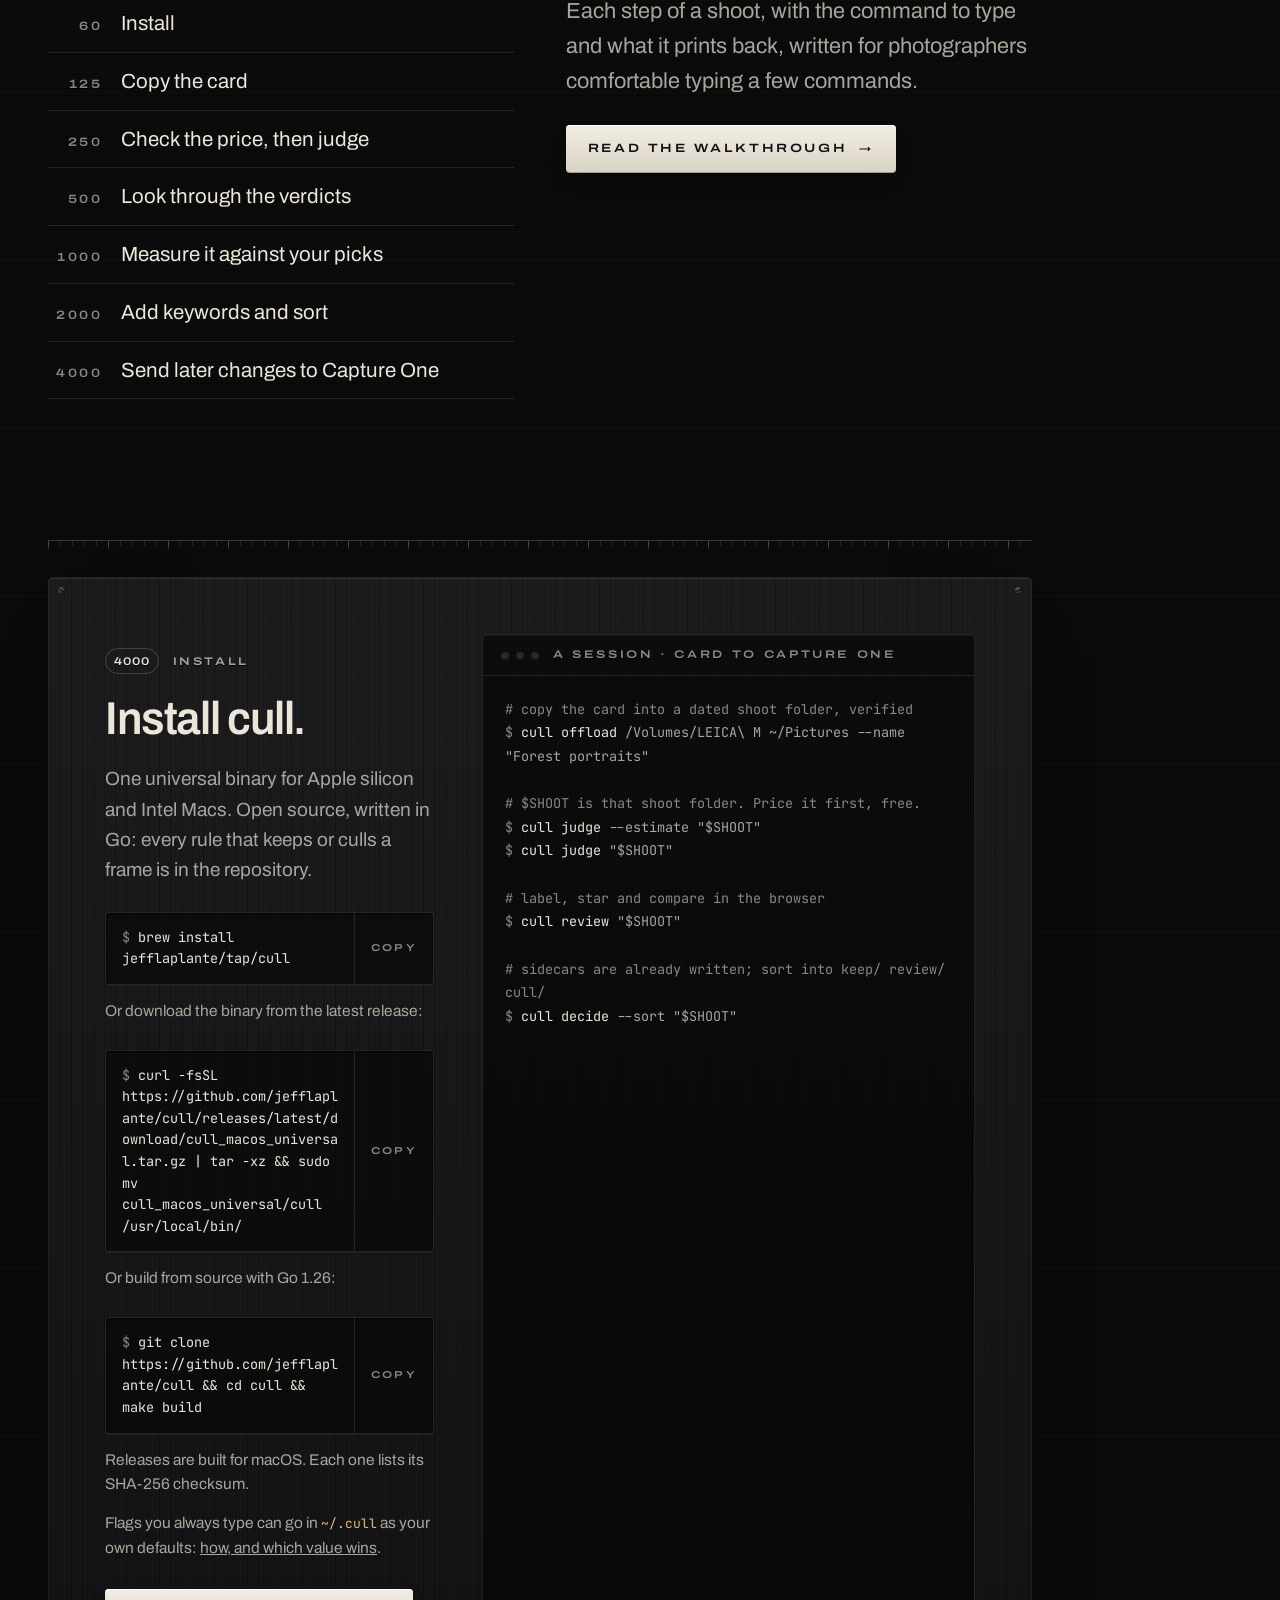
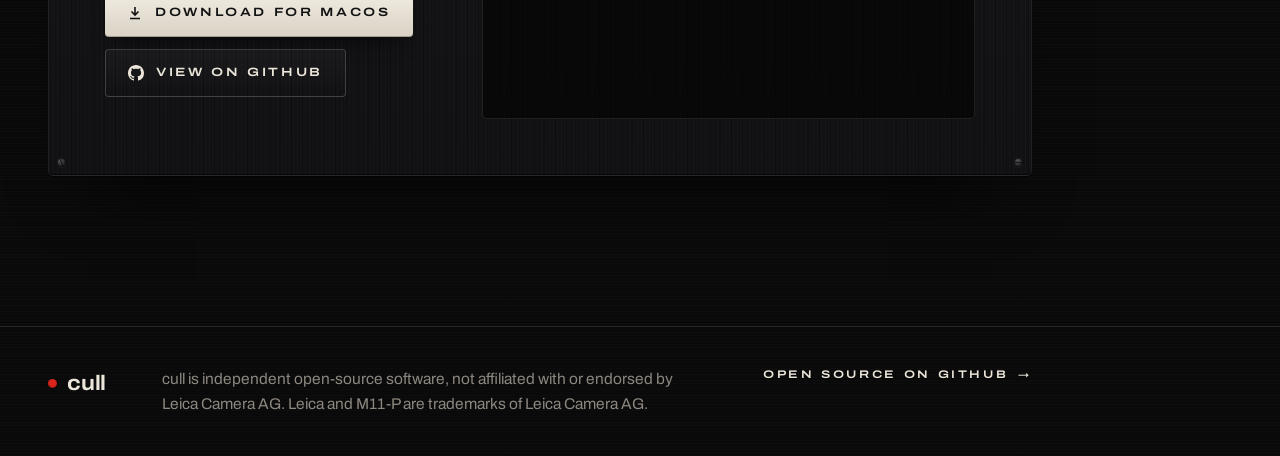
==== commit 96a274d0: "Docs review fixes: redate is the only command that replaces a photo, atomic on APFS (a crash elsewhe" ====
--- a/site/index.html
+++ b/site/index.html
@@ -467,7 +467,7 @@
         </div>
         <div class="plate safety">
           <span class="dot" aria-hidden="true" style="margin-top:8px;flex:none"></span>
-          <p><strong>Your DNGs are never modified,</strong> except capture dates you ask cull to fix, each file proven against its original. Every move is recorded, and <code style="font-size:.9em">cull restore</code> undoes it.</p>
+          <p><strong>Your DNGs are never modified,</strong> except capture dates you ask cull to fix, each file proven against its original. Every move and rename is recorded and can be undone.</p>
         </div>
       </div>
     </div>
